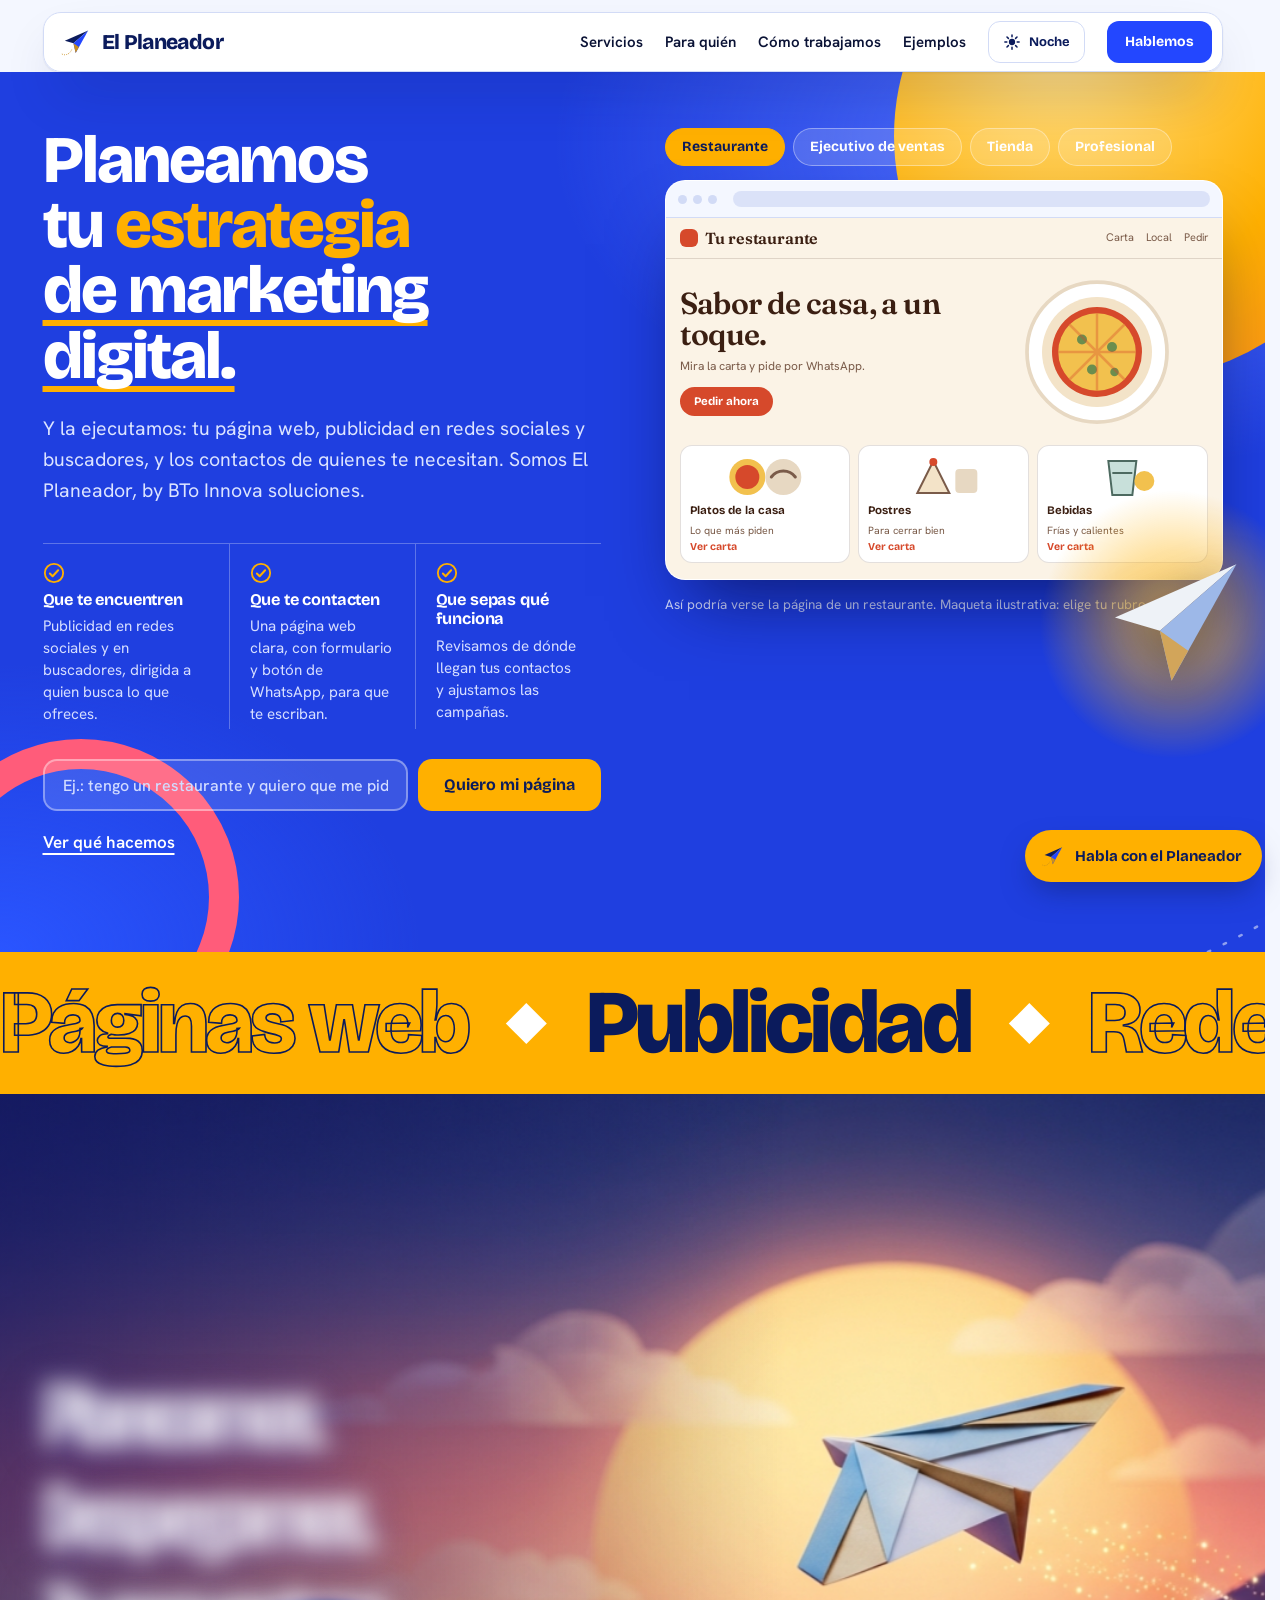
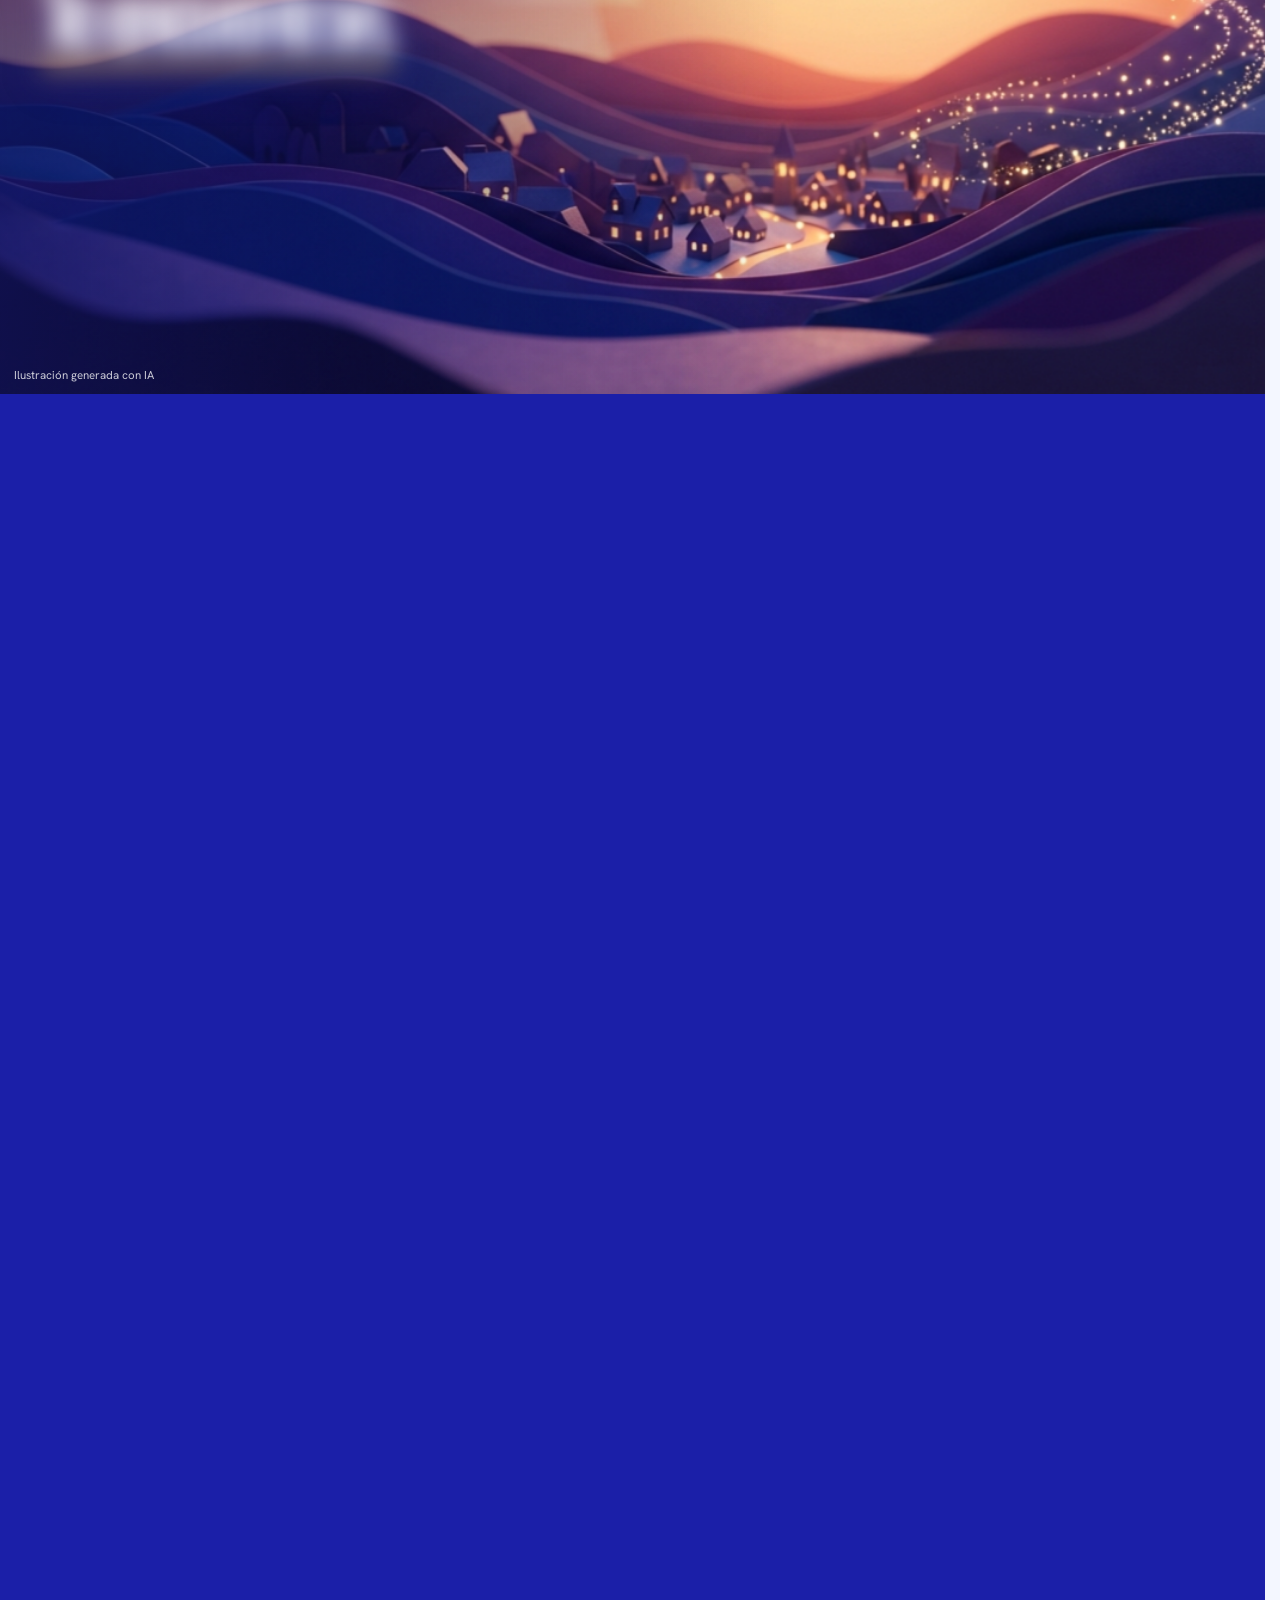
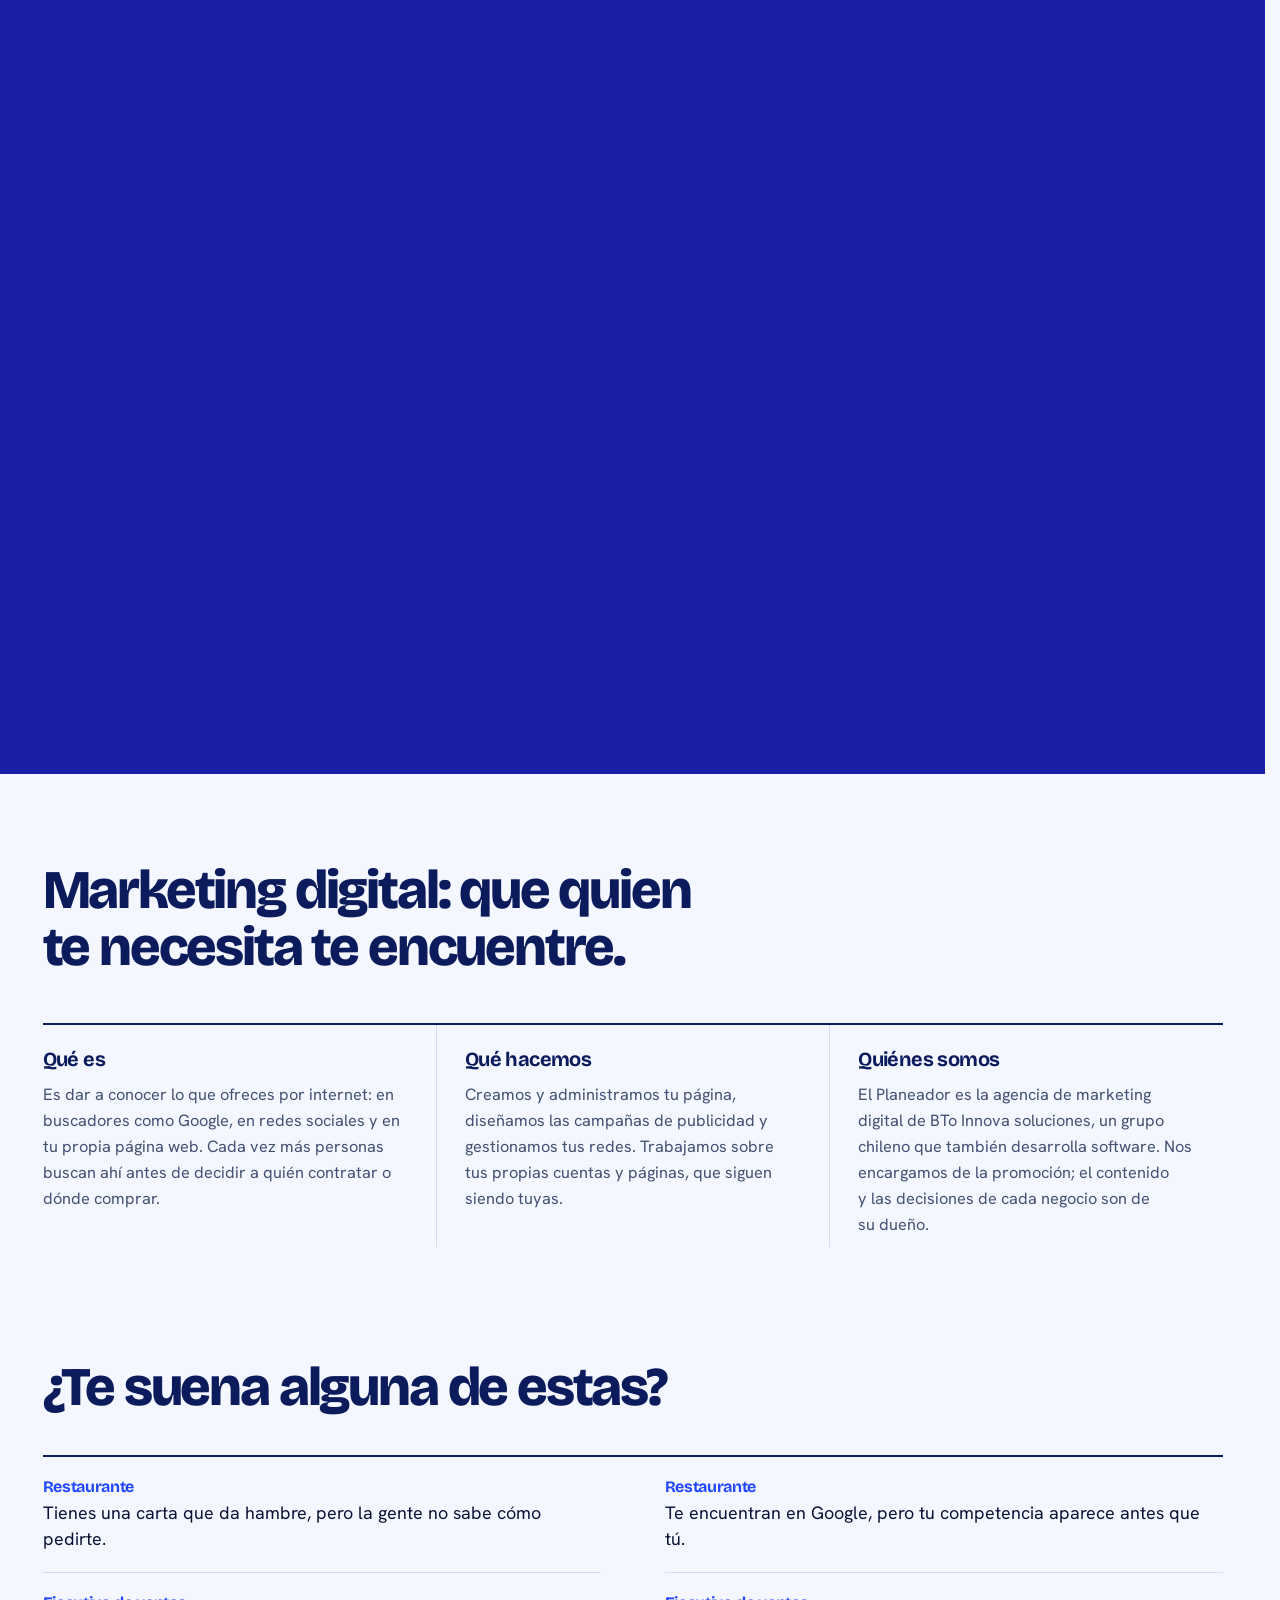
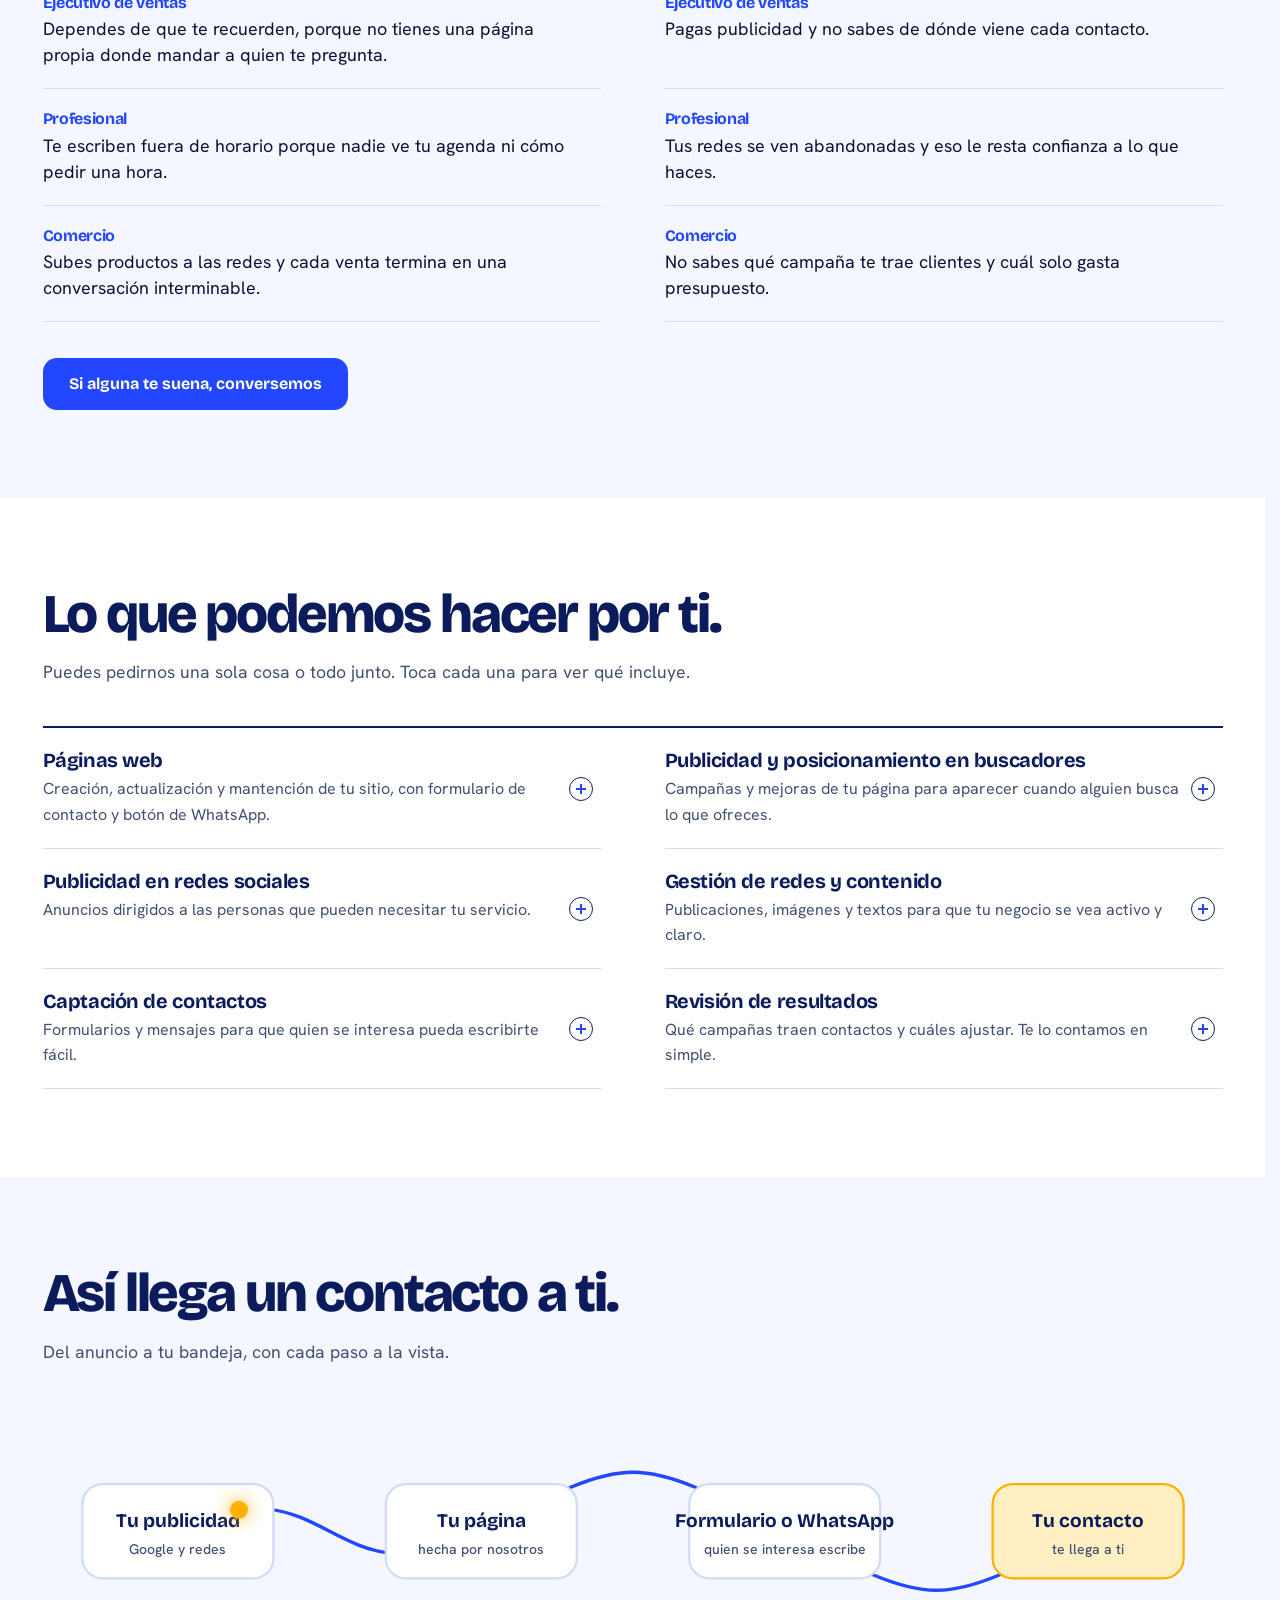
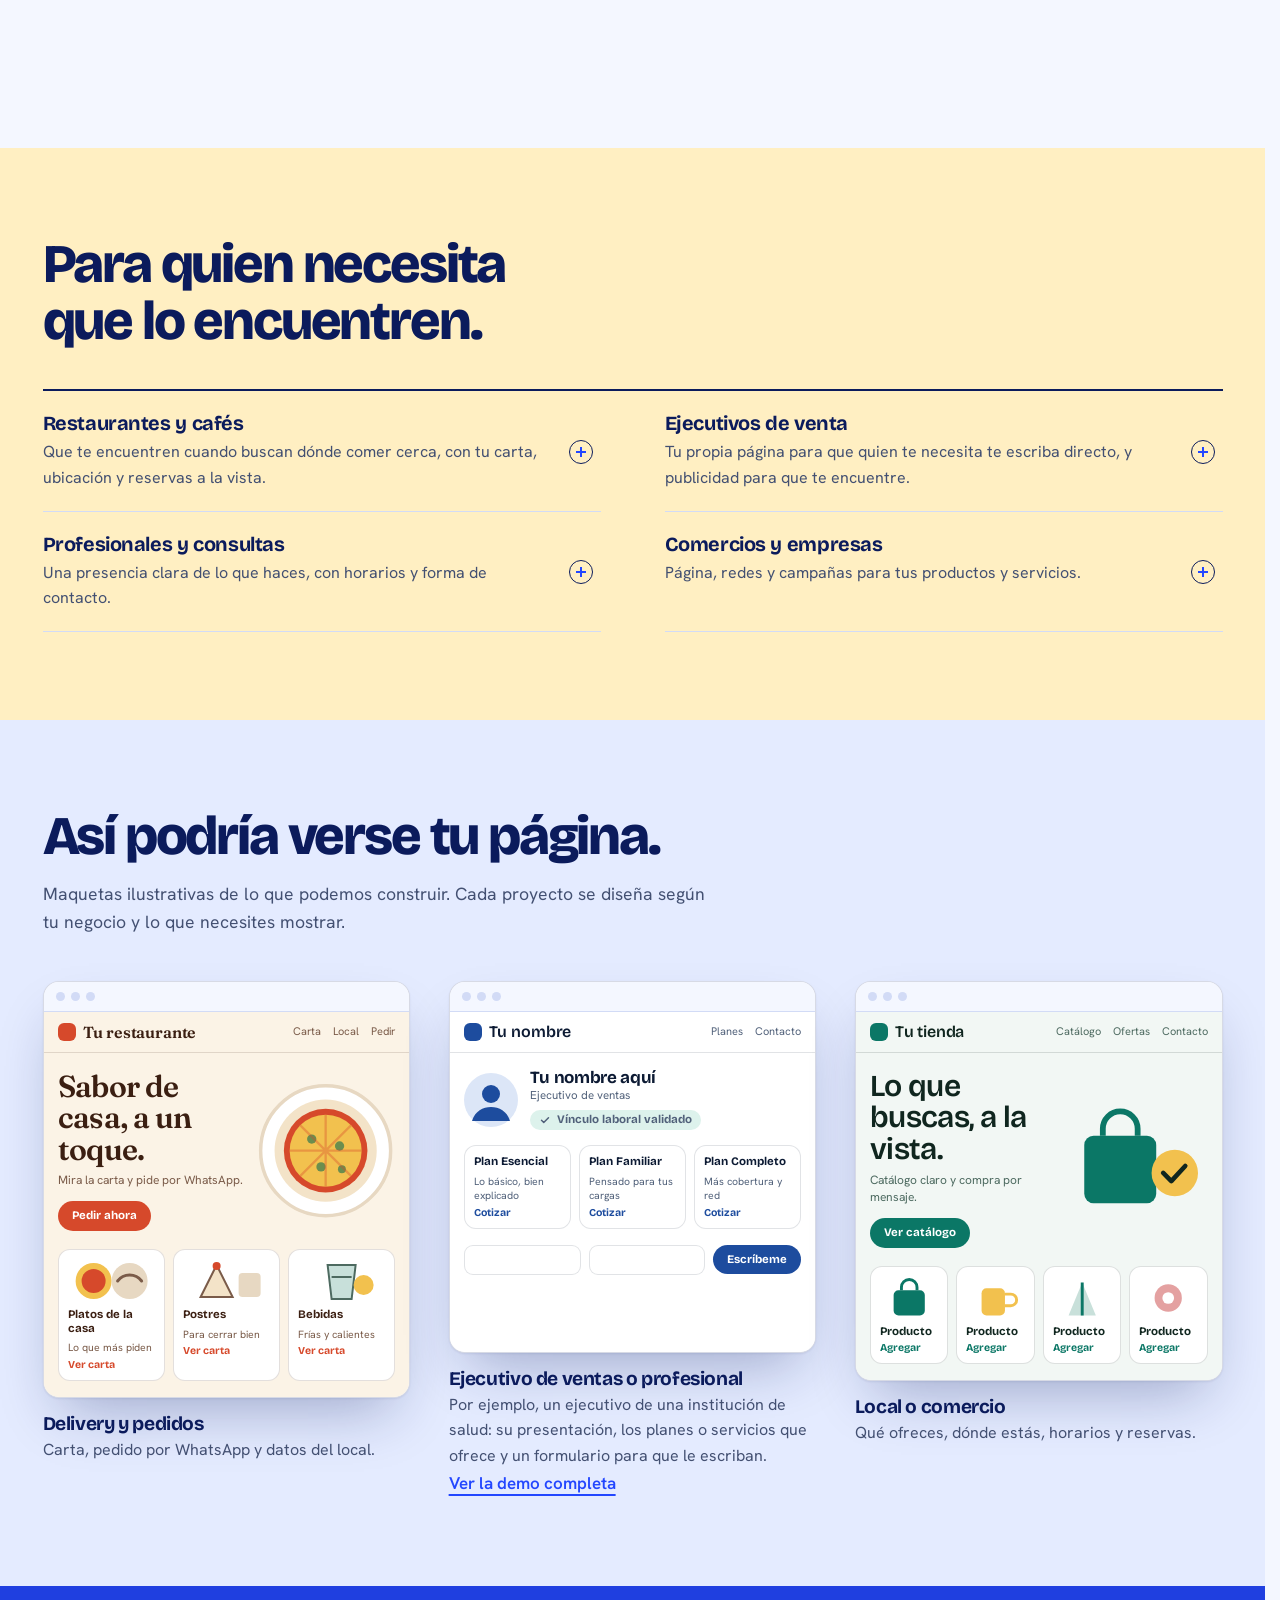
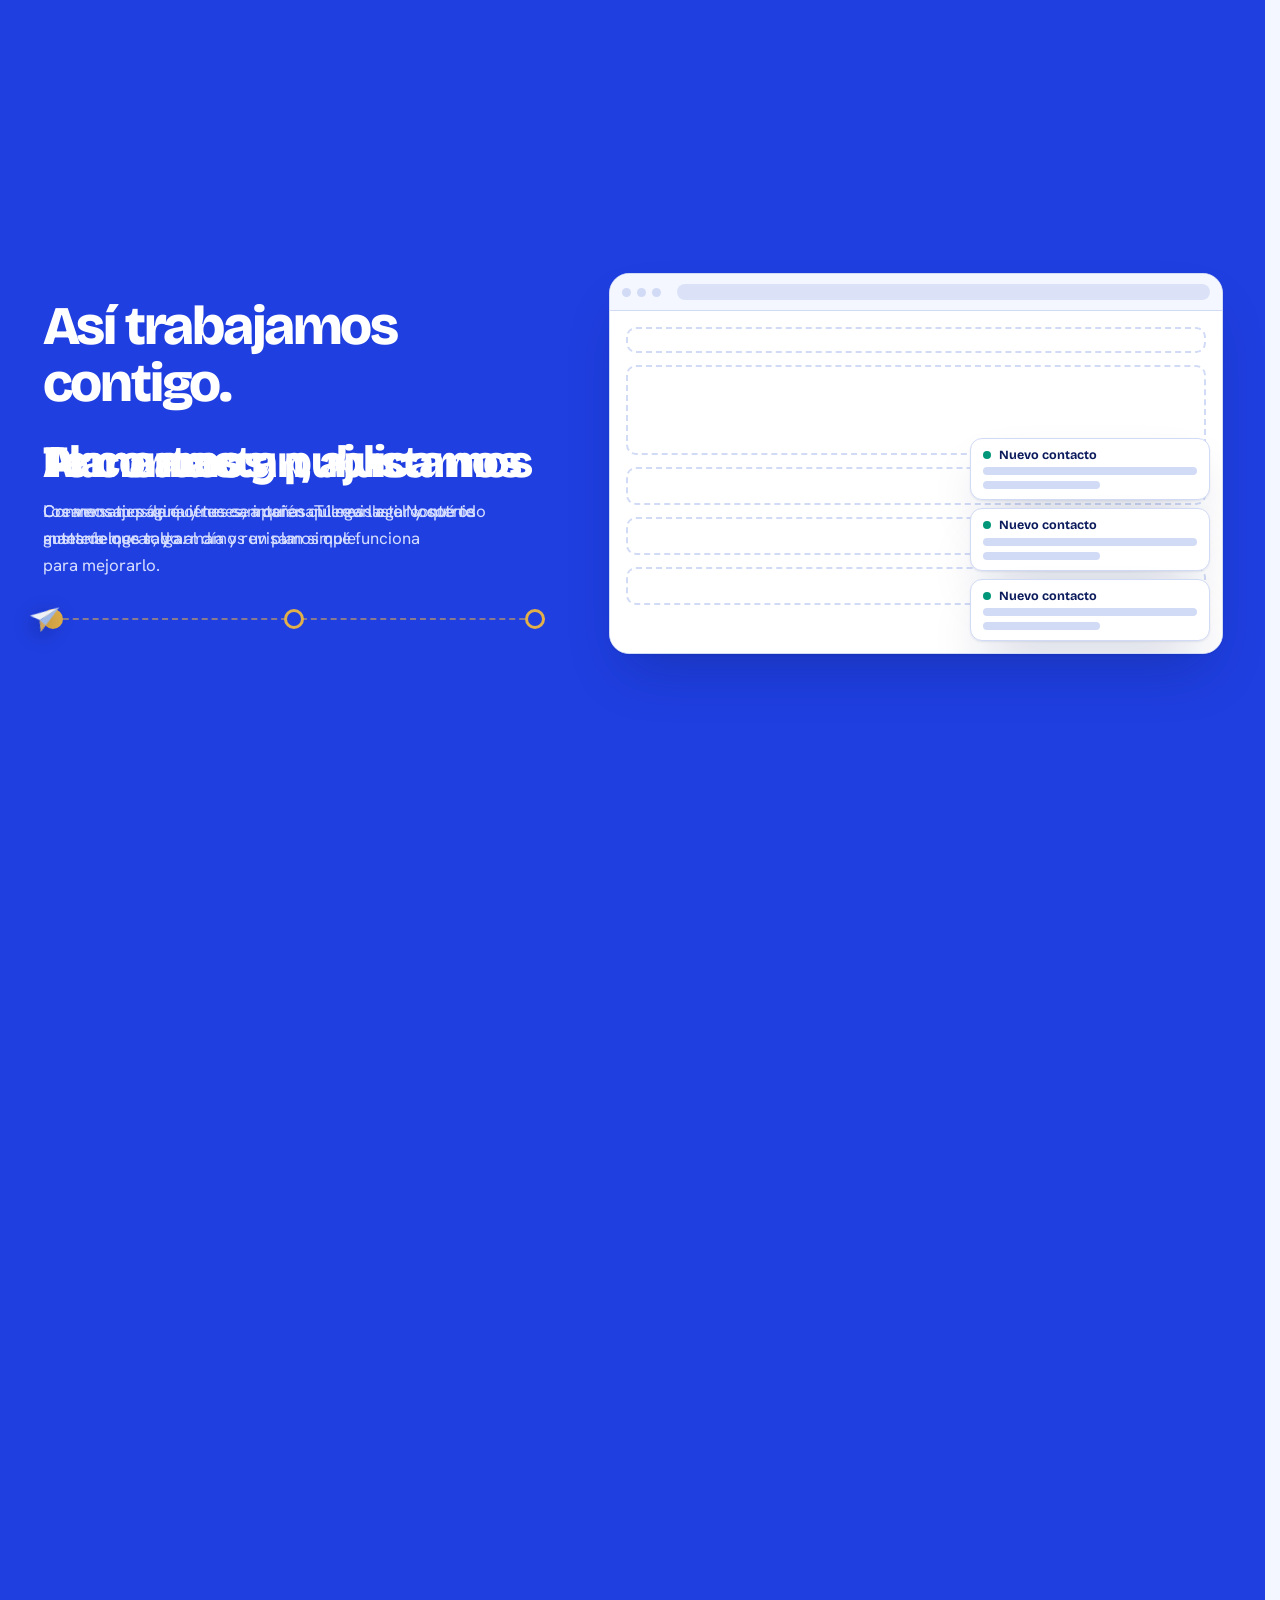
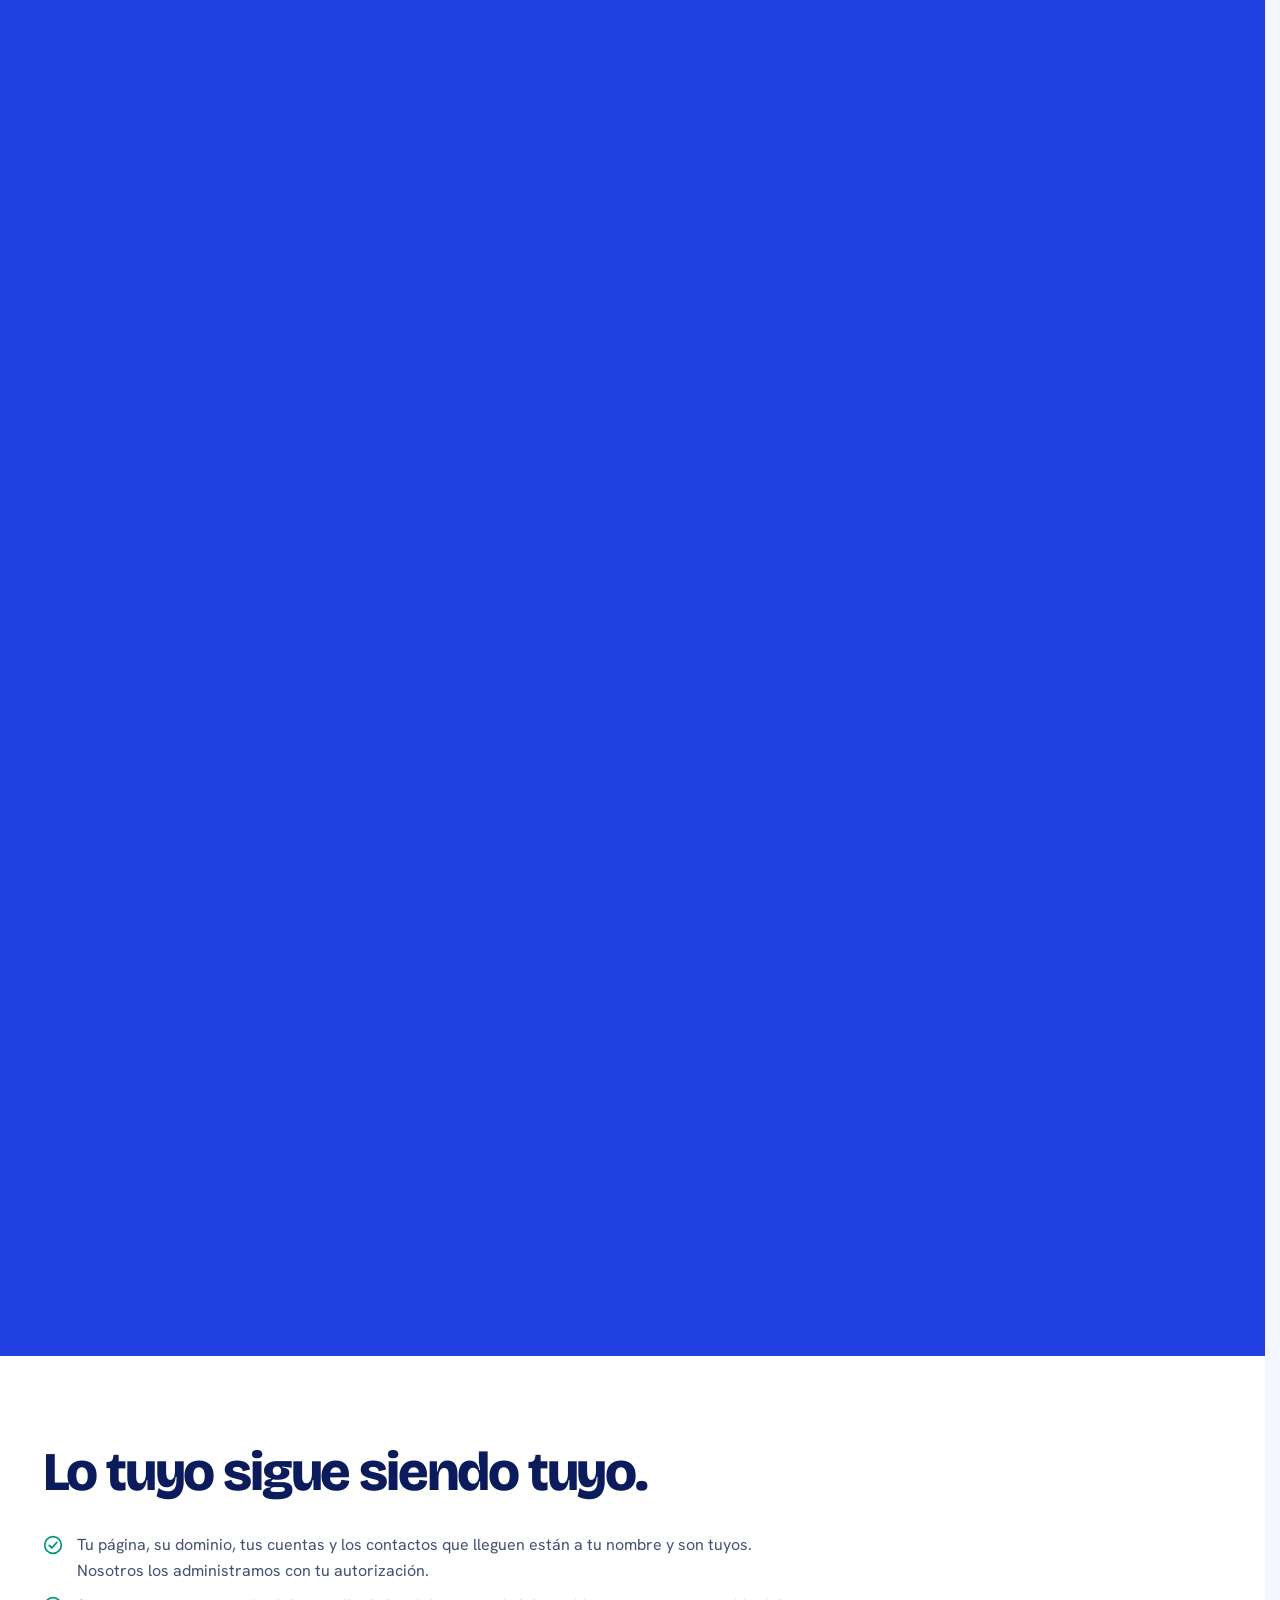
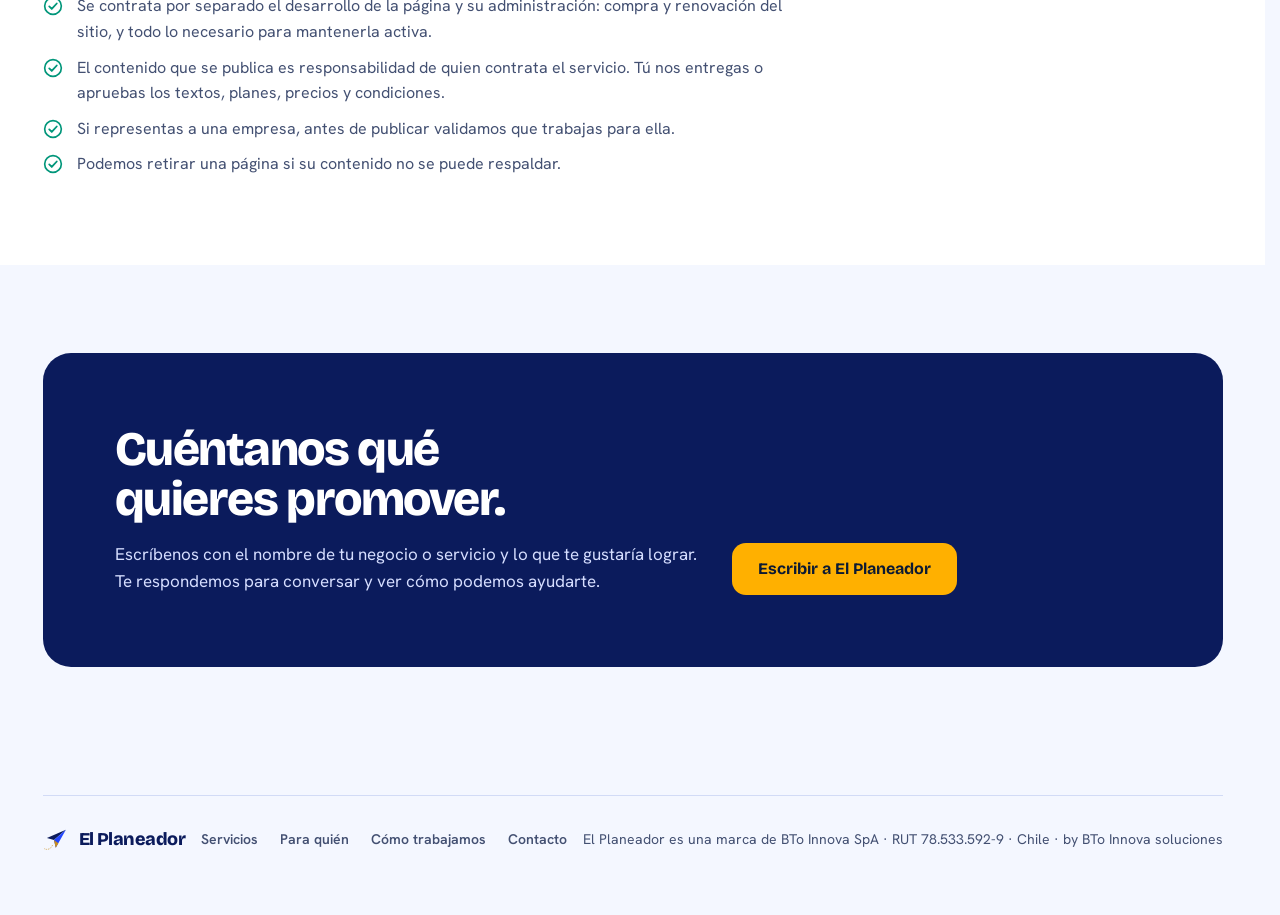
==== index.html @ 2b19b181 "El Planeador: espejo de revision (web, v2, demo)" ====
<!DOCTYPE html>
<html lang="es-CL">
<head>
<meta name="robots" content="noindex, nofollow">
<meta charset="utf-8">
<script>(function(){try{var t=null,m=/[?&]tema=(noche|dia)/.exec(location.search);if(m){t=m[1];try{localStorage.setItem('planeador_tema',t)}catch(e){}}else{try{t=localStorage.getItem('planeador_tema')}catch(e){}}if(t==='noche'||t==='dia'){document.documentElement.setAttribute('data-tema',t)}}catch(e){}})();</script>
<meta name="viewport" content="width=device-width, initial-scale=1">
<title>El Planeador</title>
<meta name="description" content="Agencia chilena de marketing digital: páginas web, publicidad en redes sociales y buscadores, y gestión de contenido para negocios, ejecutivos y empresas de todo rubro.">
<link rel="canonical" href="https://elplaneador.cl/">
<meta property="og:title" content="El Planeador · Agencia de marketing digital">
<meta property="og:description" content="Páginas web y publicidad en redes y buscadores para tu negocio o servicio.">
<meta property="og:type" content="website">
<meta property="og:locale" content="es_CL">
<meta name="theme-color" content="#0F2547">
<link rel="icon" href="data:image/svg+xml,%3Csvg xmlns='http://www.w3.org/2000/svg' viewBox='0 0 200 200'%3E%3Crect width='200' height='200' rx='44' fill='%230F2547'/%3E%3Cpath d='M176 28L30 92l54 16z' fill='%23F4F6F8'/%3E%3Cpath d='M176 28L84 108l14 60z' fill='%239DB8E8'/%3E%3Cpath d='M84 108l14 60 20-36z' fill='%23D2A55A'/%3E%3C/svg%3E">
<link rel="preconnect" href="https://fonts.googleapis.com">
<link rel="preconnect" href="https://fonts.gstatic.com" crossorigin>
<link rel="stylesheet" href="https://fonts.googleapis.com/css2?family=Bricolage+Grotesque:opsz,wdth,wght@12..96,75..100,200..800&family=Hanken+Grotesk:wght@400;500;600;700&family=Fraunces:opsz,wght@9..144,600&display=swap">
<style>
    :root {
        color-scheme: light;
        --suelo: #F4F7FF;
        --superficie: #FFFFFF;
        --linea: #D2DBF6;
        --tinta: #0A1235;
        --suave: #435072;
        --marino: #0B1B5C;
        --azul: #2347FF;
        --oro: #FFB000;
        --oro-suave: #FFEFC2;
        --coral: #FF5C7A;
        --valido: #00967A;
        --valido-suave: #D7F5EC;
        --hondo: #1F3FE0;
        --sobre-hondo: #FFFFFF;
        --sobre-hondo-suave: #D6DEFF;
        --foco: #2347FF;
        --sombra: 0 1px 2px rgba(11, 27, 92, .08), 0 28px 56px -18px rgba(11, 27, 92, .32);
        --logo-a: #0B1B5C; --logo-b: #2347FF;
        --display: "Bricolage Grotesque", "Segoe UI", system-ui, sans-serif;
        --texto: "Hanken Grotesk", system-ui, -apple-system, "Segoe UI", sans-serif;
    }
    * { box-sizing: border-box; }
    html { scroll-behavior: smooth; }
    body { margin: 0; background: var(--suelo); color: var(--tinta); font: 400 17px/1.6 var(--texto); -webkit-font-smoothing: antialiased; }
    ::selection { background: var(--oro); color: #0C1A33; }
    :focus-visible { outline: 3px solid var(--foco); outline-offset: 3px; border-radius: 6px; }
    a { color: inherit; }
    h1, h2, h3 { font-family: var(--display); margin: 0; color: var(--marino); text-wrap: balance; letter-spacing: -.03em; line-height: 1.04; }
    p { margin: 0; text-wrap: pretty; }
    .caja { width: min(1180px, 100% - 32px); margin-inline: auto; }
    .solo-lector { position: absolute; width: 1px; height: 1px; overflow: hidden; clip-path: inset(50%); }

    /* ---- botones ---- */
    .boton { display: inline-flex; align-items: center; justify-content: center; gap: 8px; min-height: 52px; padding: 0 26px; font: 700 16px/1 var(--display); border-radius: 14px; text-decoration: none; border: 0; cursor: pointer; transition: transform .2s cubic-bezier(.2,.8,.2,1), background-color .2s; }
    .boton:hover { transform: translateY(-2px); }
    .boton-primario { background: var(--marino); color: var(--suelo); }
    .boton-primario:hover { background: var(--azul); color: var(--suelo); }
    .boton-oro { background: var(--oro); color: #0C1A33; }
    .boton-oro:hover { background: #E2B04A; }
    .enlace { font-weight: 600; color: var(--azul); text-decoration-thickness: 2px; text-underline-offset: 5px; }

    .logo { width: 1em; height: 1em; display: block; }
    .logo .a { fill: var(--logo-a); } .logo .b { fill: var(--logo-b); } .logo .c { fill: #C98F1E; } .logo .d { stroke: #C98F1E; }

    /* ---- barra ---- */
    .barra { position: sticky; top: 12px; z-index: 20; margin-top: 12px; }
    .barra .caja { display: flex; align-items: center; justify-content: space-between; gap: 12px; background: color-mix(in srgb, var(--superficie) 90%, transparent); backdrop-filter: blur(14px); border: 1px solid var(--linea); border-radius: 18px; padding: 8px 10px 8px 16px; box-shadow: var(--sombra); }
    .marca { display: inline-flex; align-items: center; gap: 10px; text-decoration: none; font: 800 21px/1 var(--display); color: var(--marino); letter-spacing: -.03em; }
    .marca .logo { font-size: 32px; }
    .menu { display: flex; align-items: center; gap: 22px; font-size: 15px; font-weight: 600; }
    .menu a { text-decoration: none; }
    .menu a:not(.boton):hover, .sub-boton:hover { color: var(--azul); }
    .menu .boton { min-height: 42px; padding: 0 18px; font-size: 14px; border-radius: 12px; }
    .sub { position: relative; }
    .sub-boton { font: inherit; font-weight: 600; color: inherit; background: none; border: 0; padding: 8px 4px; cursor: pointer; }
    .sub-lista { display: none; position: absolute; top: 100%; left: -12px; min-width: 190px; padding: 8px; background: var(--superficie); border: 1px solid var(--linea); border-radius: 14px; box-shadow: var(--sombra); }
    .sub:hover .sub-lista, .sub:focus-within .sub-lista, .sub.abierto .sub-lista { display: block; }
    .sub-lista a { display: block; padding: 10px 14px; border-radius: 10px; white-space: nowrap; }
    .sub-lista a:hover { background: var(--suelo); }
    @media (max-width: 720px) { .menu > a:not(.boton) { display: none; } .menu { gap: 8px; } .marca { font-size: 17px; gap: 7px; } .marca .logo { font-size: 26px; } .sub-boton { font-size: 13px; padding: 8px 2px; } .menu .boton { padding: 0 14px; font-size: 13px; } .sub-lista { right: 0; left: auto; } }

    /* ---- hero ---- */
    .hero { position: relative; padding: 40px 0 72px; overflow: clip; }
    .hero .caja { position: relative; display: grid; grid-template-columns: 1.25fr .75fr; gap: clamp(32px, 5vw, 72px); align-items: start; }
    .hero h1 { font-size: clamp(2.4rem, 5.6vw, 4.4rem); font-weight: 800; line-height: .98; }
    .hero h1 .subraya { display: inline-block; text-decoration: underline; text-decoration-color: var(--oro); text-decoration-thickness: .09em; text-underline-offset: .12em; text-decoration-skip-ink: none; }
    .bajada { margin-top: 24px; max-width: 34em; font-size: clamp(1.05rem, 2vw, 1.22rem); color: var(--suave); }
    .controles { margin: 36px 0 0; padding: 0; list-style: none; display: grid; grid-template-columns: repeat(3, 1fr); border-top: 1px solid var(--linea); }
    .controles li { padding: 18px 20px 4px 0; display: grid; gap: 6px; align-content: start; }
    .controles li + li { padding-left: 20px; border-left: 1px solid var(--linea); }
    .controles svg { width: 22px; height: 22px; color: var(--valido); }
    .controles strong { font: 700 1.02rem/1.2 var(--display); color: var(--marino); letter-spacing: -.01em; }
    .controles span { font-size: .95rem; line-height: 1.45; color: var(--suave); }
    .acciones { margin-top: 32px; display: flex; flex-wrap: wrap; align-items: center; gap: 12px 24px; }
    @media (max-width: 960px) { .hero .caja { grid-template-columns: 1fr; } }
    @media (max-width: 640px) {
        .hero { padding-top: 36px; }
        .controles { grid-template-columns: 1fr; }
        .controles li, .controles li + li { padding: 14px 0; border-left: 0; border-top: 1px solid var(--linea); grid-template-columns: 26px 1fr; column-gap: 12px; }
        .controles li:first-child { border-top: 0; }
        .controles svg { grid-row: span 2; }
    }

    /* ruta de vuelo decorativa */
    .ruta { position: absolute; inset: 0; width: 100%; height: 100%; pointer-events: none; z-index: 0; }
    .ruta path { fill: none; stroke: var(--oro); stroke-width: 2; stroke-linecap: round; stroke-dasharray: 2 12; opacity: .55; }
    .avion { position: absolute; top: 0; left: 0; width: 40px; height: 40px; pointer-events: none; z-index: 1; margin: -20px 0 0 -20px; offset-path: path('M 760 760 C 1040 720, 1240 520, 1310 320 S 1400 90, 1470 20'); offset-rotate: auto 12deg; offset-distance: 100%; opacity: .9; }
    .hero .caja > * { position: relative; z-index: 1; }
    @media (max-width: 960px) { .ruta, .avion { display: none; } }

    /* tarjeta de consulta */
    .consulta { background: var(--superficie); border: 1px solid var(--linea); border-radius: 24px; box-shadow: var(--sombra); padding: 28px; display: grid; gap: 16px; }
    .consulta h2 { font-size: 1.7rem; font-weight: 800; }
    .consulta > p { color: var(--suave); font-size: 15.5px; }
    .consulta fieldset { border: 0; margin: 0; padding: 0; display: flex; flex-wrap: wrap; gap: 8px; }
    .op { display: inline-flex; align-items: center; gap: 8px; padding: 10px 16px; border: 1px solid var(--linea); border-radius: 999px; font: 700 15px/1 var(--display); cursor: pointer; }
    .op input { position: absolute; opacity: 0; pointer-events: none; }
    .op:has(input:checked) { background: var(--marino); color: var(--suelo); border-color: var(--marino); }
    .op:has(input:focus-visible) { outline: 3px solid var(--foco); outline-offset: 3px; }
    .op.off { opacity: .5; cursor: not-allowed; }
    .op small { font: 500 12px var(--texto); color: var(--suave); }
    .campo { display: grid; gap: 8px; font: 700 15px/1.2 var(--display); color: var(--marino); }
    .campo select { min-height: 52px; padding: 0 14px; font: 500 16px var(--texto); color: var(--tinta); background: var(--suelo); border: 1px solid var(--linea); border-radius: 12px; }
    .consulta .boton { width: 100%; }
    .nota { font-size: 13px; color: var(--suave); line-height: 1.45; }

    /* ---- secciones ---- */
    .seccion { padding: 88px 0; }
    .seccion > .caja > h2, .titulo-sec { font-size: clamp(2rem, 4.6vw, 3.4rem); font-weight: 800; max-width: 15em; }
    .intro { margin-top: 16px; max-width: 38em; color: var(--suave); font-size: 1.1rem; }

    /* ficha validada */
    .validacion { display: grid; grid-template-columns: 1fr 1fr; gap: clamp(32px, 6vw, 96px); align-items: center; }
    .no-hacemos { margin: 28px 0 0; padding: 0; list-style: none; display: grid; gap: 10px; }
    .no-hacemos li { display: grid; grid-template-columns: 22px 1fr; gap: 12px; font-size: 1rem; color: var(--suave); }
    .no-hacemos svg { width: 20px; height: 20px; color: var(--suave); margin-top: 3px; }
    .ficha { position: relative; background: var(--superficie); border: 1px solid var(--linea); border-radius: 22px; box-shadow: var(--sombra); padding: 28px; transform: rotate(-1.6deg); max-width: 460px; justify-self: center; width: 100%; }
    .ficha-ejemplo { position: absolute; top: -13px; right: 22px; background: var(--oro-suave); color: var(--tinta); font: 700 12px/1 var(--display); letter-spacing: .06em; text-transform: uppercase; padding: 8px 12px; border-radius: 999px; }
    .ficha-cab { display: flex; align-items: center; gap: 14px; padding-bottom: 20px; border-bottom: 1px dashed var(--linea); }
    .ficha-foto { width: 56px; height: 56px; border-radius: 16px; background: var(--suelo); border: 1px solid var(--linea); display: grid; place-items: center; color: var(--suave); }
    .ficha-foto svg { width: 28px; height: 28px; }
    .ficha-cab strong { display: block; font: 700 1.15rem/1.15 var(--display); color: var(--marino); }
    .ficha-cab span { font-size: .92rem; color: var(--suave); }
    .ficha dl { margin: 0; padding-top: 6px; }
    .ficha dl > div { display: flex; align-items: center; justify-content: space-between; gap: 12px; padding: 14px 0; border-bottom: 1px solid var(--linea); }
    .ficha dl > div:last-child { border-bottom: 0; }
    .ficha dt { font: 600 .98rem/1.3 var(--display); color: var(--marino); }
    .ficha dt small { display: block; font: 400 .85rem/1.35 var(--texto); color: var(--suave); }
    .valido { flex: none; display: inline-flex; align-items: center; gap: 6px; background: var(--valido-suave); color: var(--valido); font: 700 13px/1 var(--display); padding: 8px 12px; border-radius: 999px; }
    .valido svg { width: 15px; height: 15px; }
    .ficha-pie { margin-top: 10px; font-size: .82rem; color: var(--suave); }

    /* ruta de pasos */
    .hondo { background: var(--hondo); color: var(--sobre-hondo); position: relative; overflow: clip; }
    .hondo h2 { color: var(--sobre-hondo); }
    .hondo .intro { color: var(--sobre-hondo-suave); }
    .pasos { margin: 56px 0 0; padding: 0; list-style: none; display: grid; grid-template-columns: repeat(3, 1fr); gap: 0; position: relative; }
    .pasos::before { content: ""; position: absolute; left: 0; right: 0; top: 13px; border-top: 2px dashed rgba(226,176,74,.55); }
    .pasos li { position: relative; padding: 48px 32px 0 0; }
    .pasos li::before { content: ""; position: absolute; top: 4px; left: 0; width: 20px; height: 20px; border-radius: 50%; background: var(--hondo); border: 3px solid #E2B04A; }
    .pasos li:last-child::before { background: #E2B04A; }
    .pasos h3 { color: var(--sobre-hondo); font-size: 1.4rem; font-weight: 700; margin-bottom: 10px; }
    .pasos p { color: var(--sobre-hondo-suave); font-size: 1rem; max-width: 22em; }
    @media (max-width: 760px) {
        .pasos { grid-template-columns: 1fr; gap: 28px; }
        .pasos::before { top: 0; bottom: 0; left: 9px; right: auto; border-top: 0; border-left: 2px dashed rgba(226,176,74,.55); }
        .pasos li { padding: 0 0 0 44px; }
        .pasos li::before { top: 2px; }
    }

    /* herramientas */
    .herr { margin-top: 48px; display: grid; grid-template-columns: 7fr 5fr; gap: 20px; align-items: stretch; }
    .calc { background: var(--hondo); color: #EEF2F7; border-radius: 24px; padding: clamp(28px, 4vw, 48px); display: grid; align-content: space-between; gap: 28px; }
    .calc .gran { font: 800 clamp(5rem, 14vw, 9rem)/.85 var(--display); letter-spacing: -.06em; color: #E2B04A; }
    .calc h3 { color: #EEF2F7; font-size: 1.7rem; font-weight: 700; margin-bottom: 8px; }
    .calc p { color: #B5C3DC; max-width: 28em; }
    .calc .boton { justify-self: start; }
    .guias { display: grid; align-content: start; border-top: 2px solid var(--marino); }
    .guias a { display: grid; gap: 4px; padding: 22px 8px 22px 0; text-decoration: none; border-bottom: 1px solid var(--linea); transition: padding-left .2s cubic-bezier(.2,.8,.2,1); }
    .guias a:hover { padding-left: 10px; }
    .guias strong { font: 700 1.3rem/1.2 var(--display); color: var(--marino); letter-spacing: -.02em; }
    .guias span { color: var(--suave); font-size: 1rem; }
    .guias em { font-style: normal; font-weight: 700; color: var(--azul); font-size: .95rem; }
    .guias-tit { font: 700 .95rem/1 var(--display); color: var(--suave); letter-spacing: .02em; padding: 14px 0 10px; }
    @media (max-width: 860px) { .herr { grid-template-columns: 1fr; } .validacion { grid-template-columns: 1fr; } .ficha { transform: rotate(-1deg); } }

    /* ejecutivos */
    .ejec { background: var(--hondo); border-radius: 28px; padding: clamp(32px, 6vw, 72px); display: grid; grid-template-columns: 1.4fr 1fr; gap: 32px; align-items: end; color: var(--sobre-hondo); }
    .ejec h2 { color: var(--sobre-hondo); font-size: clamp(1.9rem, 4vw, 3rem); font-weight: 800; }
    .ejec p { margin-top: 16px; color: var(--sobre-hondo-suave); max-width: 36em; }
    .ejec .boton { justify-self: start; }
    @media (max-width: 860px) { .ejec { grid-template-columns: 1fr; } }

    .pie { padding: 40px 0 56px; font-size: 14px; color: var(--suave); }
    .pie .caja { display: flex; flex-wrap: wrap; justify-content: space-between; gap: 12px; align-items: center; border-top: 1px solid var(--linea); padding-top: 24px; }
    .pie .marca { font-size: 18px; } .pie .marca .logo { font-size: 26px; }
    .pie-enlaces { display: flex; flex-wrap: wrap; gap: 8px 22px; font-weight: 600; }
    .pie-enlaces a { text-decoration: none; padding: 8px 0; }
    .pie-enlaces a:hover { color: var(--azul); text-decoration: underline; text-underline-offset: 4px; }

    /* listas editoriales (servicios y rubros) */
    .lista-ed { margin-top: 40px; display: grid; grid-template-columns: repeat(2, 1fr); column-gap: clamp(24px, 5vw, 72px); border-top: 2px solid var(--marino); }
    .lista-ed > div { display: grid; gap: 4px; padding: 20px 0; border-bottom: 1px solid var(--linea); align-content: start; }
    .lista-ed strong { font: 700 1.25rem/1.2 var(--display); color: var(--marino); letter-spacing: -.02em; }
    .lista-ed span { color: var(--suave); font-size: 1rem; max-width: 34em; }
    @media (max-width: 760px) { .lista-ed { grid-template-columns: 1fr; } }
    #condiciones .no-hacemos { max-width: 44em; margin-top: 32px; }
    #condiciones .no-hacemos svg { color: var(--valido); }


    /* ---- base nueva ---- */
    html { scrollbar-gutter: stable; }
    html.panel-abierto { overflow: hidden; }
    :root { --ease: cubic-bezier(.16, .84, .3, 1); }

    /* ---- portada: maqueta viva ---- */
    @media (min-width: 961px) { .hero .caja { grid-template-columns: 1fr 1fr; } }
    .hero h1 { font-size: clamp(2.3rem, 4.8vw, 4rem); }
    .vivo { display: grid; gap: 14px; }
    .vivo-rubros { display: flex; flex-wrap: wrap; gap: 8px; }
    .vchip { font: 700 14px/1 var(--display); padding: 11px 16px; border-radius: 999px; border: 1px solid var(--linea); background: var(--superficie); color: var(--tinta); cursor: pointer; transition: background-color .25s, color .25s, border-color .25s, transform .25s var(--ease); }
    .vchip:hover { transform: translateY(-2px); border-color: var(--azul); }
    .vchip[aria-pressed="true"] { background: var(--marino); color: var(--suelo); border-color: var(--marino); }
    .vivo-marco { background: var(--superficie); border: 1px solid var(--linea); border-radius: 20px; box-shadow: var(--sombra); overflow: hidden; }
    .vivo-marco .mq-barra { align-items: center; }
    .vivo-url { margin-left: 10px; flex: 1; height: 16px; border-radius: 8px; background: var(--linea); opacity: .7; display: block; }
    .vivo-pagina { --acento: var(--oro); --acento-suave: var(--oro-suave); padding: 16px; display: grid; gap: 14px; min-height: 340px; align-content: start; transition: opacity .18s ease; }
    .vivo-pagina[data-r="ejecutivo"] { --acento: var(--azul); --acento-suave: color-mix(in srgb, var(--azul) 18%, var(--superficie)); }
    .vivo-pagina[data-r="tienda"] { --acento: var(--valido); --acento-suave: var(--valido-suave); }
    .vivo-pagina[data-r="profesional"] { --acento: var(--marino); --acento-suave: color-mix(in srgb, var(--marino) 14%, var(--superficie)); }
    .vivo-pagina.sale { opacity: 0; }
    .vp-cab { display: flex; align-items: center; gap: 10px; }
    .vp-cab .mq-logo { background: var(--acento); }
    .vp-nav { margin-left: auto; display: flex; gap: 8px; }
    .vp-nav i { width: 28px; height: 7px; border-radius: 4px; background: var(--linea); display: block; }
    .vp-portada { display: grid; gap: 10px; padding: 22px 18px; border-radius: 14px; background: var(--hondo); justify-items: start; }
    .vp-tit { font: 800 clamp(1.25rem, 2.6vw, 1.7rem)/1.05 var(--display); color: #EEF2F7; letter-spacing: -.03em; }
    .vp-sub { color: #B5C3DC; font-size: .95rem; line-height: 1.4; }
    .vivo-pagina .mq-btn { background: var(--acento); color: #fff; }
    .vivo-pagina[data-r="restaurante"] .mq-btn { color: #0C1A33; }
    .vp-filas { display: grid; gap: 12px; }
    .vp-fila { display: grid; grid-template-columns: 42px 1fr 34px; gap: 12px; align-items: center; }
    .vp-fila .mq-img { width: 42px; height: 42px; background: var(--acento-suave); }
    .vp-fila .mq-chip { background: var(--acento-suave); height: 20px; }
    .vp-grid { display: grid; grid-template-columns: 1fr 1fr; gap: 10px; }
    .vp-prod { height: 84px; border-radius: 12px; background: var(--acento-suave); display: block; position: relative; }
    .vp-prod::after { content: ""; position: absolute; left: 10px; bottom: 10px; width: 46%; height: 7px; border-radius: 4px; background: var(--acento); opacity: .55; }
    .vp-horas { display: grid; grid-template-columns: repeat(3, 1fr); gap: 10px; }
    .vp-hora { height: 34px; border-radius: 10px; border: 1px solid var(--linea); background: var(--acento-suave); display: block; }
    .vp-hora:nth-child(2) { background: var(--acento); border-color: var(--acento); }
    .vivo-nota { font-size: 13.5px; color: var(--suave); }
    @media (prefers-reduced-motion: no-preference) {
        .vivo-pagina.entra .vp-tit, .vivo-pagina.entra .vp-sub, .vivo-pagina.entra .mq-btn, .vivo-pagina.entra .vp-filas > * { animation: aparece .6s var(--ease) both; animation-delay: calc(var(--i, 0) * 75ms); }
        @keyframes aparece { from { opacity: 0; transform: translateY(14px); } }
        .vivo { animation: sube .8s var(--ease) .12s both; }
    }
    @media (max-width: 640px) { .vivo-pagina { min-height: 300px; } }

    /* ---- menú móvil ---- */
    .menu-btn { display: none; align-items: center; gap: 8px; min-height: 42px; padding: 0 14px; font: 700 13px/1 var(--display); color: var(--marino); background: transparent; border: 1px solid var(--linea); border-radius: 12px; cursor: pointer; }
    .menu-btn svg { width: 18px; height: 18px; }
    @media (max-width: 720px) { .menu-btn { display: inline-flex; } }

    /* ---- filas que abren hoja ---- */
    .lista-ed > .item { text-align: left; font: inherit; color: inherit; background: none; border: 0; border-bottom: 1px solid var(--linea); padding: 20px 44px 20px 0; display: grid; gap: 4px; align-content: start; cursor: pointer; position: relative; transition: padding-left .3s var(--ease); }
    .lista-ed > .item:hover { padding-left: 10px; }
    .lista-ed > .item::after { content: ""; position: absolute; right: 8px; top: 50%; width: 22px; height: 22px; margin-top: -11px; border-radius: 50%; background: linear-gradient(var(--azul), var(--azul)) center / 10px 2px no-repeat, linear-gradient(var(--azul), var(--azul)) center / 2px 10px no-repeat; border: 1px solid var(--linea); transition: transform .35s var(--ease), background-color .25s; }
    .lista-ed > .item:hover::after { transform: rotate(90deg); background-color: var(--oro-suave); }

    /* ---- velo y hoja deslizable ---- */
    .velo { position: fixed; inset: 0; z-index: 40; background: rgba(5, 12, 24, .58); opacity: 0; pointer-events: none; transition: opacity .4s ease; }
    @supports (backdrop-filter: blur(1px)) { .velo { backdrop-filter: blur(3px) saturate(.85); } }
    html.panel-abierto .velo { opacity: 1; pointer-events: auto; }
    .hoja { position: fixed; z-index: 50; left: 0; right: 0; bottom: 0; max-height: 88dvh; overflow: auto; overscroll-behavior: contain; background: var(--superficie); color: var(--tinta); border-radius: 26px 26px 0 0; box-shadow: 0 -24px 60px -12px rgba(0,0,0,.45); transform: translateY(104%); visibility: hidden; transition: transform .5s var(--ease), visibility 0s linear .5s; outline: 0; }
    html.panel-abierto .hoja { transform: none; visibility: visible; transition: transform .5s var(--ease), visibility 0s; }
    .hoja.arrastra { transition: none; }
    .hoja-cab { position: sticky; top: 0; z-index: 1; height: 40px; display: grid; place-items: center; background: var(--superficie); cursor: grab; touch-action: none; }
    .hoja-cab span { width: 46px; height: 5px; border-radius: 3px; background: var(--linea); display: block; }
    .hoja-cerrar { position: absolute; top: 8px; right: 12px; z-index: 2; width: 40px; height: 40px; display: grid; place-items: center; background: var(--suelo); border: 1px solid var(--linea); border-radius: 12px; cursor: pointer; color: var(--marino); }
    .hoja-cerrar svg { width: 18px; height: 18px; }
    .hoja-cuerpo { padding: 4px 24px 32px; display: grid; gap: 16px; }
    .hoja-cuerpo h2 { font-size: clamp(1.7rem, 4vw, 2.1rem); font-weight: 800; padding-right: 40px; }
    .hoja-cuerpo p { color: var(--suave); }
    .hoja-lista { margin: 0; padding: 0; list-style: none; display: grid; gap: 12px; }
    .hoja-lista li { display: grid; grid-template-columns: 22px 1fr; gap: 12px; }
    .hoja-lista svg { width: 20px; height: 20px; color: var(--valido); margin-top: 3px; }
    .hoja-menu { display: grid; border-top: 2px solid var(--marino); }
    .hoja-menu a { padding: 18px 4px; font: 700 1.25rem/1.2 var(--display); color: var(--marino); text-decoration: none; border-bottom: 1px solid var(--linea); letter-spacing: -.02em; }
    .hoja-cuerpo .boton { justify-self: start; }
    .hoja-cuerpo .nota { margin-top: -4px; }
    @media (min-width: 900px) {
        .hoja { left: auto; top: 12px; right: 12px; bottom: 12px; width: min(470px, 92vw); max-height: none; border-radius: 26px; transform: translateX(112%); box-shadow: -24px 0 60px -12px rgba(0,0,0,.45); }
        .hoja-cab { height: 8px; cursor: default; touch-action: auto; } .hoja-cab span { display: none; }
        .hoja-cuerpo { padding-top: 36px; }
    }

    /* ---- hilo del avión en cómo trabajamos ---- */
    .pasos-avion { position: absolute; z-index: 2; width: 38px; height: 38px; top: -5px; left: calc(var(--p, 0) * 100%); margin-left: -19px; pointer-events: none; transform: rotate(8deg); filter: drop-shadow(0 6px 10px rgba(0,0,0,.35)); }
    .pasos-avion svg { width: 100%; height: 100%; display: block; }
    .js .pasos li { transition: opacity .6s var(--ease), transform .6s var(--ease); }
    .js .pasos li:not(.on) { opacity: .32; transform: translateY(10px); }
    .js .pasos li.on::before { background: #E2B04A; }
    @media (max-width: 760px) {
        .pasos-avion { left: -9px; top: calc(var(--p, 0) * 100%); margin-left: 0; margin-top: -19px; transform: rotate(100deg); }
    }
    @media (prefers-reduced-motion: reduce) { .js .pasos li:not(.on) { opacity: 1; transform: none; } }


    /* ---- cinta de movimiento ---- */
    .cinta { overflow: hidden; border-block: 1px solid var(--linea); padding: 22px 0; background: var(--superficie); }
    .cinta-pista { display: flex; width: max-content; animation: cinta 46s linear infinite; }
    .cinta-pista span { font: 800 clamp(2.4rem, 7.2vw, 5.6rem)/1 var(--display); letter-spacing: -.04em; color: transparent; -webkit-text-stroke: 1.5px var(--marino); padding-right: .5em; white-space: nowrap; display: inline-flex; align-items: center; }
    .cinta-pista span::after { content: ""; width: .32em; height: .32em; margin-left: .5em; background: var(--oro); transform: rotate(45deg); display: block; }
    .cinta-pista span:nth-child(even) { color: var(--marino); -webkit-text-stroke: 0; }
    .cinta:hover .cinta-pista { animation-play-state: paused; }
    @keyframes cinta { to { transform: translateX(-25%); } }
    @media (prefers-reduced-motion: reduce) { .cinta-pista { animation: none; } .cinta { overflow-x: auto; } }

    /* ---- ejemplos: respuesta al pasar el cursor ---- */
    .mq-marco { transition: transform .5s var(--ease), box-shadow .5s var(--ease); }
    .mq:hover .mq-marco { transform: translateY(-8px) rotate(-.8deg); }
    .mq .mq-btn { transition: transform .4s var(--ease); transform-origin: left center; }
    .mq:hover .mq-btn { transform: scale(1.08); }
    .mq .mq-fila, .mq .mq-bloque, .mq .mq-campo { transition: transform .5s var(--ease); }
    .mq:hover .mq-fila:nth-of-type(odd), .mq:hover .mq-bloque:nth-child(2) { transform: translateX(6px); }
    .mq:hover .mq-fila:nth-of-type(even) { transform: translateX(-4px); }

    /* ---- historia a pantalla completa ---- */
    .historia { padding: 0; }
    .historia-pista { height: 330svh; position: relative; }
    .historia-escena { position: sticky; top: 0; min-height: 100dvh; display: grid; align-items: center; padding: 96px 0 40px; overflow: clip; }
    .historia-grid { display: grid; grid-template-columns: .9fr 1.1fr; gap: clamp(28px, 5vw, 80px); align-items: center; }
    .h-etapas { display: grid; margin-top: 28px; }
    .h-etapa { grid-area: 1 / 1; opacity: 0; transform: translateY(16px); transition: opacity .6s var(--ease), transform .6s var(--ease); pointer-events: none; }
    .e1 .h-etapa[data-e="1"], .e2 .h-etapa[data-e="2"], .e3 .h-etapa[data-e="3"] { opacity: 1; transform: none; pointer-events: auto; }
    .h-etapa h3 { color: var(--sobre-hondo); font-size: clamp(1.8rem, 3.6vw, 2.8rem); font-weight: 800; margin-bottom: 12px; }
    .h-etapa p { color: var(--sobre-hondo-suave); max-width: 28em; font-size: 1.06rem; }
    .h-riel { position: relative; margin-top: 30px; height: 20px; display: flex; justify-content: space-between; align-items: center; }
    .h-riel::before { content: ""; position: absolute; left: 0; right: 0; top: 9px; border-top: 2px dashed rgba(226, 176, 74, .55); }
    .h-riel i { position: relative; width: 20px; height: 20px; border-radius: 50%; background: var(--hondo); border: 3px solid #E2B04A; display: block; transition: background-color .4s; }
    .h-riel i:first-child { background: #E2B04A; }
    .e2 .h-riel i:nth-child(2), .e3 .h-riel i:nth-child(2), .e3 .h-riel i:nth-child(3) { background: #E2B04A; }
    .h-avion { position: absolute; left: calc(var(--p, 0) * 100%); top: -9px; width: 38px; height: 38px; margin-left: -19px; transform: rotate(8deg); filter: drop-shadow(0 6px 10px rgba(0, 0, 0, .35)); }
    .h-avion svg { width: 100%; height: 100%; display: block; }
    .h-pagina { position: relative; min-height: clamp(240px, 38vh, 400px); background: var(--superficie); overflow: hidden; }
    .capa { position: absolute; inset: 0; padding: 16px; display: grid; gap: 12px; align-content: start; }
    .capa-plan { transition: opacity .7s var(--ease); }
    .e2 .capa-plan, .e3 .capa-plan { opacity: 0; }
    .w { display: block; border: 2px dashed var(--linea); border-radius: 10px; }
    .w.cab { height: 26px; } .w.por { height: 90px; } .w.fil { height: 38px; }
    .capa-pagina { --acento: var(--oro); --acento-suave: var(--oro-suave); clip-path: inset(0 0 100% 0); transition: clip-path 1.1s var(--ease); }
    .e2 .capa-pagina, .e3 .capa-pagina { clip-path: inset(0); }
    .capa-pagina .vp-cab .mq-logo { background: var(--acento); }
    .capa-pagina .mq-btn { background: var(--acento); color: #0C1A33; }
    .capa-pagina .vp-fila .mq-img, .capa-pagina .vp-fila .mq-chip { background: var(--acento-suave); }
    .h-url { transition: background-color .6s, opacity .6s; }
    .e2 .h-url, .e3 .h-url { background: var(--valido); opacity: .85; }
    .capa-avisos { position: absolute; right: 12px; bottom: 12px; display: grid; gap: 8px; width: min(240px, 64%); }
    .aviso { background: var(--superficie); border: 1px solid var(--linea); border-radius: 12px; padding: 10px 12px; display: grid; gap: 6px; box-shadow: var(--sombra); opacity: 0; transform: translateX(28px) scale(.96); transition: opacity .5s var(--ease), transform .5s var(--ease); }
    .e3 .aviso { opacity: 1; transform: none; }
    .e3 .aviso:nth-child(2) { transition-delay: .2s; } .e3 .aviso:nth-child(3) { transition-delay: .4s; }
    .aviso-t { display: flex; align-items: center; gap: 8px; font: 700 12.5px/1 var(--display); color: var(--marino); }
    .aviso-t i { width: 8px; height: 8px; border-radius: 50%; background: var(--valido); display: block; }
    @media (max-width: 899px) {
        .historia-grid { grid-template-columns: 1fr; gap: 20px; }
        .historia-escena { padding: 84px 0 24px; }
        .h-etapas { margin-top: 14px; } .h-riel { margin-top: 16px; }
        .h-pagina { min-height: 230px; }
        .capa-avisos { width: 72%; }
    }
    :is(html:not(.js) .historia, .historia.estatico) .historia-pista { height: auto; }
    :is(html:not(.js) .historia, .historia.estatico) .historia-escena { position: static; min-height: 0; padding: 72px 0; }
    :is(html:not(.js) .historia, .historia.estatico) .h-etapas { gap: 22px; }
    :is(html:not(.js) .historia, .historia.estatico) .h-etapa { grid-area: auto; opacity: 1; transform: none; }
    :is(html:not(.js) .historia, .historia.estatico) .capa-plan, :is(html:not(.js) .historia, .historia.estatico) .h-riel { display: none; }
    :is(html:not(.js) .historia, .historia.estatico) .capa-pagina { clip-path: none; }
    :is(html:not(.js) .historia, .historia.estatico) .aviso { opacity: 1; transform: none; }
    :is(html:not(.js) .historia, .historia.estatico) .h-url { background: var(--valido); opacity: .85; }


    /* ---- maquetas realistas ---- */
    .vivo-pagina { padding: 0; gap: 0; min-height: 0; display: block; }
    .vivo-marco { background: #fff; }
    .sitio { --s-display: var(--display); --s-fondo: #fff; --s-tinta: #0C1A33; --s-suave: #51617A; --s-acento: #1D4C9E; --s-card: #fff; --s-linea: rgba(12, 26, 51, .12); background: var(--s-fondo); color: var(--s-tinta); font: 400 12px/1.4 var(--texto); display: grid; align-content: start; min-height: 340px; color-scheme: light; text-align: left; }
    .sitio * { box-sizing: border-box; }
    .sitio.r-restaurante { --s-display: "Fraunces", Georgia, serif; --s-fondo: #FBF3E6; --s-tinta: #3B1F12; --s-suave: #7A5B49; --s-acento: #D6492B; --s-linea: rgba(59, 31, 18, .14); }
    .sitio.r-tienda { --s-fondo: #F2F7F4; --s-tinta: #10261F; --s-suave: #4D6A60; --s-acento: #0B7766; --s-linea: rgba(16, 38, 31, .14); }
    .sitio.r-profesional { --s-fondo: #FFFAF0; --s-tinta: #2A2112; --s-suave: #6F6048; --s-acento: #C98F1E; --s-linea: rgba(42, 33, 18, .14); }
    .s-cab { display: flex; align-items: center; gap: 10px; padding: 11px 14px; border-bottom: 1px solid var(--s-linea); }
    .s-logo { font: 600 16px/1 var(--s-display); letter-spacing: -.01em; display: inline-flex; align-items: center; gap: 7px; }
    .s-logo i { width: 18px; height: 18px; border-radius: 6px; background: var(--s-acento); display: block; }
    .s-nav { margin-left: auto; display: flex; gap: 12px; font-size: 11px; color: var(--s-suave); }
    .s-hero { display: grid; grid-template-columns: 1.15fr .85fr; gap: 10px; align-items: center; padding: 18px 14px 12px; }
    .s-tit { font: 600 clamp(1.3rem, 2.5vw, 1.9rem)/1.04 var(--s-display); letter-spacing: -.02em; }
    .s-sub { margin-top: 7px; color: var(--s-suave); font-size: 12px; }
    .s-btn { display: inline-block; margin-top: 12px; padding: 9px 14px; border-radius: 999px; background: var(--s-acento); color: #fff; font: 700 11.5px/1 var(--display); }
    .r-profesional .s-btn { color: #2A2112; }
    .s-ilus { width: 100%; max-width: 150px; justify-self: center; display: block; }
    .s-grid { display: grid; grid-template-columns: repeat(3, 1fr); gap: 8px; padding: 6px 14px 16px; }
    .s-grid.cuatro { grid-template-columns: repeat(4, 1fr); }
    .s-card { background: var(--s-card); border: 1px solid var(--s-linea); border-radius: 12px; padding: 9px; display: grid; gap: 5px; align-content: start; }
    .s-card strong { font: 700 11.5px/1.2 var(--display); }
    .s-card span { color: var(--s-suave); font-size: 10.5px; }
    .s-card svg { width: 100%; height: 44px; display: block; }
    .s-card em { font: 700 10.5px/1 var(--display); color: var(--s-acento); font-style: normal; }
    .s-perfil { display: grid; grid-template-columns: 54px 1fr; gap: 12px; align-items: center; padding: 16px 14px 8px; }
    .s-perfil svg { width: 54px; height: 54px; display: block; }
    .s-perfil strong { font: 700 17px/1.1 var(--s-display); letter-spacing: -.02em; display: block; }
    .s-perfil span { color: var(--s-suave); font-size: 11.5px; }
    .s-sello { display: inline-flex; align-items: center; gap: 6px; margin-top: 6px; padding: 4px 9px; border-radius: 999px; background: #DDF2EC; color: #0B7766; font: 700 10.5px/1 var(--display); }
    .s-sello svg { width: 12px; height: 12px; }
    .s-form { display: flex; gap: 8px; padding: 0 14px 16px; }
    .s-form i { flex: 1; height: 30px; border-radius: 9px; border: 1px solid var(--s-linea); background: #fff; display: block; }
    .s-form .s-btn { margin: 0; align-self: center; }
    .s-chips { display: flex; flex-wrap: wrap; gap: 6px; padding: 4px 14px 8px; }
    .s-chips span { padding: 6px 10px; border-radius: 999px; border: 1px solid var(--s-linea); font-size: 11px; background: #fff; }
    .s-agenda { display: grid; grid-template-columns: 1.1fr .9fr; gap: 12px; padding: 4px 14px 16px; align-items: start; }
    .s-cal { display: grid; grid-template-columns: repeat(7, 1fr); gap: 4px; font-size: 10px; text-align: center; color: var(--s-suave); }
    .s-cal b { display: grid; place-items: center; height: 22px; border-radius: 7px; font-weight: 600; background: #fff; border: 1px solid var(--s-linea); color: var(--s-tinta); }
    .s-cal b.on { background: var(--s-acento); color: #2A2112; border-color: var(--s-acento); }
    .s-horas { display: grid; gap: 6px; }
    .s-horas span { padding: 8px 10px; border-radius: 9px; border: 1px solid var(--s-linea); background: #fff; font: 700 11px/1 var(--display); text-align: center; }
    .s-horas span.on { background: var(--s-tinta); color: #fff; border-color: var(--s-tinta); }
    @media (max-width: 640px) { .sitio { min-height: 300px; } .s-nav { display: none; } .s-grid.cuatro { grid-template-columns: repeat(2, 1fr); } }
    @media (prefers-reduced-motion: no-preference) {
        .vivo-pagina.entra [data-a] { animation: aparece .65s var(--ease) both; animation-delay: calc(var(--i, 0) * 70ms); }
    }
    .capa-pagina { padding: 0; }
    .mq .mq-cuerpo { padding: 0; min-height: 0; gap: 0; }

    /* ---- el recorrido del planeador ---- */
    .viaje { background: #1B1FA8; }
    .viaje-pista { height: 320svh; position: relative; }
    .viaje-escena { position: sticky; top: 0; height: 100dvh; overflow: hidden; display: grid; align-items: center; --vp: 0; }
    .v-capa, .v-ruta { position: absolute; left: 0; width: 100%; pointer-events: none; }
    .v-capa { height: 124%; top: -12%; will-change: transform; }
    .v-ruta { height: 100%; top: 0; }
    .v-cielo { transform: translate3d(0, calc((var(--vp) - .5) * 36px), 0); }
    .v-lejos { transform: translate3d(0, calc((var(--vp) - .5) * -70px), 0); }
    .v-medio { transform: translate3d(0, calc((var(--vp) - .5) * -140px), 0); }
    .v-cerca { transform: translate3d(0, calc((var(--vp) - .5) * -250px), 0); }
    .v-texto { position: relative; z-index: 2; display: grid; gap: clamp(2px, 1vh, 12px); align-self: center; padding-bottom: 6vh; }
    .v-linea { font: 800 clamp(2.6rem, 9.4vw, 6rem)/.96 var(--display); letter-spacing: -.04em; color: #EEF2F7; opacity: 0; transform: translateY(46px); filter: blur(12px); transition: opacity .9s var(--ease), transform .9s var(--ease), filter .9s var(--ease); text-shadow: 0 4px 30px rgba(5, 12, 26, .55); }
    .vl1 .v-linea:nth-child(1), .vl2 .v-linea:nth-child(-n+2), .vl3 .v-linea { opacity: 1; transform: none; filter: none; }
    .vl2 .v-linea:nth-child(1), .vl3 .v-linea:nth-child(-n+2) { color: #B5C3DC; }
    .v-sub { text-decoration: underline; text-decoration-color: #E2B04A; text-decoration-thickness: .08em; text-underline-offset: .12em; text-decoration-skip-ink: none; }
    @media (max-width: 760px) { .viaje-pista { height: 280svh; } .v-texto { padding-bottom: 14vh; align-self: start; padding-top: 22vh; } }
    @media (prefers-reduced-motion: reduce) {
        .viaje-pista { height: auto; }
        .viaje-escena { position: relative; height: 84vh; }
        .v-capa { transform: none; }
        .v-linea { opacity: 1; transform: none; filter: none; color: #EEF2F7 !important; }
    }

    /* maquetas de ejemplo */
    .maquetas { margin-top: 44px; display: grid; grid-template-columns: repeat(3, 1fr); gap: clamp(20px, 3vw, 40px); align-items: start; }
    .mq { margin: 0; display: grid; gap: 14px; }
    .mq-marco { background: var(--superficie); border: 1px solid var(--linea); border-radius: 16px; box-shadow: var(--sombra); overflow: hidden; }
    .mq-barra { display: flex; gap: 6px; padding: 10px 12px; background: var(--suelo); border-bottom: 1px solid var(--linea); }
    .mq-barra i { width: 9px; height: 9px; border-radius: 50%; background: var(--linea); display: block; }
    .mq-cuerpo { padding: 14px; display: grid; gap: 12px; min-height: 300px; align-content: start; }
    .mq-cab { display: flex; align-items: center; gap: 10px; }
    .mq-logo { width: 22px; height: 22px; border-radius: 7px; background: var(--marino); display: block; }
    .mq-linea { display: block; height: 8px; border-radius: 4px; background: var(--linea); width: 100%; }
    .mq-linea.corta { width: 55%; }
    .mq-portada { display: grid; gap: 12px; padding: 18px 14px; border-radius: 12px; background: var(--hondo); justify-items: start; }
    .mq-portada.alta { padding: 34px 14px; }
    .mq-tit { font: 800 1.15rem/1.1 var(--display); color: #EEF2F7; letter-spacing: -.02em; }
    .mq-btn { display: inline-block; padding: 8px 12px; border-radius: 9px; background: var(--oro); color: #0C1A33; font: 700 12px/1 var(--display); }
    .mq-btn.ancho { text-align: center; }
    .mq-fila { display: grid; grid-template-columns: 38px 1fr 28px; gap: 10px; align-items: center; }
    .mq-img { width: 38px; height: 38px; border-radius: 9px; background: var(--oro-suave); display: block; }
    .mq-textos { display: grid; gap: 6px; }
    .mq-chip { height: 18px; border-radius: 9px; background: var(--valido-suave); display: block; }
    .mq-perfil { display: grid; grid-template-columns: 52px 1fr; gap: 12px; align-items: center; }
    .mq-foto { width: 52px; height: 52px; border-radius: 16px; background: var(--linea); display: block; }
    .mq-lista { display: grid; gap: 8px; }
    .mq-form { display: grid; gap: 8px; padding: 12px; border: 1px solid var(--linea); border-radius: 12px; justify-items: start; }
    .mq-campo { display: block; height: 22px; width: 100%; border-radius: 7px; background: var(--suelo); border: 1px solid var(--linea); }
    .mq-cols { display: grid; grid-template-columns: repeat(3, 1fr); gap: 8px; }
    .mq-bloque { height: 56px; border-radius: 10px; background: var(--oro-suave); display: block; }
    .mq-mapa { height: 70px; border-radius: 12px; background: var(--valido-suave); display: grid; place-items: center; }
    .mq-pin { width: 16px; height: 16px; border-radius: 50% 50% 50% 0; transform: rotate(-45deg); background: var(--valido); display: block; }
    .mq figcaption { display: grid; gap: 2px; }
    .mq figcaption strong { font: 700 1.2rem/1.2 var(--display); color: var(--marino); letter-spacing: -.02em; }
    .mq figcaption span { color: var(--suave); font-size: 1rem; }
    @media (max-width: 900px) { .maquetas { grid-template-columns: 1fr; max-width: 420px; } .mq-cuerpo { min-height: 0; } }

    /* quiénes somos */
    .quienes { padding-bottom: 24px; }
    .quienes .titulo-sec { max-width: 17em; }
    .quienes-cols { margin-top: 48px; display: grid; grid-template-columns: repeat(3, 1fr); border-top: 2px solid var(--marino); }
    .quienes-cols > div { padding: 24px 28px 8px 0; }
    .quienes-cols > div + div { padding-left: 28px; border-left: 1px solid var(--linea); }
    .quienes-cols h3 { font-size: 1.25rem; font-weight: 700; margin-bottom: 12px; }
    .quienes-cols p { color: var(--suave); font-size: 1.02rem; }
    @media (max-width: 860px) {
        .quienes-cols { grid-template-columns: 1fr; }
        .quienes-cols > div, .quienes-cols > div + div { padding: 22px 0; border-left: 0; border-top: 1px solid var(--linea); }
        .quienes-cols > div:first-child { border-top: 0; }
    }

    /* un solo momento animado: el avión recorre la ruta al cargar */
    @media (prefers-reduced-motion: no-preference) {
        .avion { animation: vuela 2.6s cubic-bezier(.16,.84,.3,1) .2s both; }
        @keyframes vuela { from { offset-distance: 0%; opacity: 0; } 12% { opacity: .9; } to { offset-distance: 100%; } }
        .hero h1, .hero .bajada, .controles, .acciones, .consulta { animation: sube .7s cubic-bezier(.16,.84,.3,1) both; }
        .hero .bajada { animation-delay: .06s; } .controles { animation-delay: .12s; } .acciones { animation-delay: .18s; } .consulta { animation-delay: .14s; }
        @keyframes sube { from { opacity: 0; transform: translateY(16px); } }
    }

    /* ================= mundo vivo: portada, color y fuerza ================= */
    body { background: var(--suelo); }
    .hero { background: radial-gradient(900px 520px at 88% 8%, #5473FF 0%, rgba(84, 115, 255, 0) 62%), radial-gradient(700px 480px at 0% 100%, #2A55FF 0%, rgba(42, 85, 255, 0) 60%), var(--hondo); color: #fff; padding: 56px 0 96px; }
    .hero::before { content: ""; position: absolute; width: clamp(280px, 38vw, 560px); aspect-ratio: 1; right: -9vw; top: -14vw; border-radius: 50%; background: radial-gradient(circle at 34% 30%, #FFE08A, var(--oro) 58%, #FF8A1F); z-index: 0; }
    .hero::after { content: ""; position: absolute; width: clamp(160px, 20vw, 300px); aspect-ratio: 1; left: -6vw; bottom: -8vw; border-radius: 50%; border: clamp(18px, 2.4vw, 36px) solid var(--coral); z-index: 0; }
    .hero h1 { color: #fff; font-size: clamp(2.5rem, 5.2vw, 4.4rem); }
    .hero h1 .subraya { text-decoration-color: var(--oro); }
    .hero .bajada { color: #DCE4FF; }
    .hero .controles { border-top-color: rgba(255, 255, 255, .28); }
    .hero .controles li + li { border-left-color: rgba(255, 255, 255, .28); }
    .hero .controles strong { color: #fff; }
    .hero .controles span { color: #D6DEFF; }
    .hero .controles svg { color: var(--oro); }
    .hero .boton-primario { background: var(--oro); color: #0B1B5C; }
    .hero .boton-primario:hover { background: #FFC83D; color: #0B1B5C; }
    .hero .enlace { color: #fff; }
    .hero .ruta path { stroke: #fff; opacity: .5; }
    .hero .vchip { background: rgba(255, 255, 255, .14); color: #fff; border-color: rgba(255, 255, 255, .38); }
    .hero .vchip:hover { border-color: #fff; }
    .hero .vchip[aria-pressed="true"] { background: var(--oro); color: #0B1B5C; border-color: var(--oro); }
    .hero .vivo-marco { box-shadow: 0 40px 70px -24px rgba(5, 12, 70, .7); border-color: rgba(255, 255, 255, .5); }
    .hero .vivo-nota { color: #D6DEFF; }
    @media (prefers-reduced-motion: no-preference) {
        .hero::before { animation: flota 9s ease-in-out infinite; }
        .hero::after { animation: flota 11s ease-in-out -4s infinite reverse; }
        @keyframes flota { 50% { transform: translateY(-18px) rotate(4deg); } }
    }
    .barra .caja { background: rgba(255, 255, 255, .92); }

    .cinta { background: var(--oro); border: 0; padding: 26px 0; }
    .cinta-pista span { -webkit-text-stroke: 1.6px var(--marino); }
    .cinta-pista span:nth-child(even) { color: var(--marino); }
    .cinta-pista span::after { background: #fff; }

    #servicios { background: #fff; }
    #rubros { background: var(--oro-suave); }
    #ejemplos { background: #E4EBFF; }
    #condiciones { background: #fff; }
    .quienes { background: var(--suelo); }
    .lista-ed > .item::after { border-color: var(--marino); }
    .lista-ed > .item:hover::after { background-color: var(--oro); }
    .boton-primario { background: var(--azul); color: #fff; }
    .boton-primario:hover { background: var(--marino); color: #fff; }
    .titulo-sec { letter-spacing: -.04em; }
    .historia.hondo, .hondo { background: var(--hondo); }
    .ejec { background: var(--marino); }
    .pie { background: var(--suelo); }
    .mq-marco { border-color: rgba(11, 27, 92, .16); }
    .viaje { background: #1B1FA8; }
    .v-linea { color: #fff; text-shadow: 0 6px 34px rgba(27, 31, 168, .6); }
    .vl2 .v-linea:nth-child(1), .vl3 .v-linea:nth-child(-n+2) { color: #FFE2A8; }
    .velo { background: rgba(11, 27, 92, .55); }


    /* ---- recorrido con ilustracion: el scroll acerca la imagen ---- */
    .v-foto { position: absolute; inset: 0; width: 100%; height: 100%; object-fit: cover; object-position: 72% 50%; transform-origin: 78% 46%; transform: scale(calc(1.02 + var(--vp, 0) * .5)); will-change: transform; display: block; }
    .v-cielo, .v-lejos, .v-medio, .v-cerca, .v-ruta { display: none; }
    .viaje-escena::after { content: ""; position: absolute; inset: 0; z-index: 1; pointer-events: none; background: linear-gradient(90deg, rgba(20, 22, 100, .66), rgba(20, 22, 100, 0) 62%); }
    .v-credito { position: absolute; right: 14px; bottom: 10px; z-index: 2; font-size: 11.5px; color: rgba(255, 255, 255, .78); }
    @media (max-width: 760px) { .v-foto { object-position: 76% 50%; } .viaje-escena::after { background: linear-gradient(180deg, rgba(20, 22, 100, .6), rgba(20, 22, 100, 0) 70%); } }
    @media (prefers-reduced-motion: reduce) { .v-foto { transform: none; } }

    /* ================= cinco recursos ================= */
    .hero .acento { color: var(--oro); }
    .constelacion { position: absolute; inset: 0; width: 100%; height: 100%; z-index: 0; pointer-events: none; display: block; }
    .avion { display: none; }
    .hero .vivo .hero-objeto { position: absolute; right: -34px; bottom: -92px; width: clamp(110px, 13vw, 210px); aspect-ratio: 1; z-index: 3; pointer-events: none; display: grid; place-items: center; }
    .hero-objeto .halo { position: absolute; inset: -34%; border-radius: 50%; background: radial-gradient(circle, rgba(255, 196, 61, .85) 0%, rgba(255, 176, 0, .35) 38%, rgba(255, 176, 0, 0) 68%); }
    .hero-objeto svg { position: relative; width: 100%; height: 100%; display: block; filter: drop-shadow(0 14px 22px rgba(5, 12, 70, .5)); }
    @media (prefers-reduced-motion: no-preference) {
        .hero-objeto { animation: planea 6.5s ease-in-out infinite; }
        .hero-objeto .halo { animation: late 4.2s ease-in-out infinite; }
        @keyframes planea { 0%, 100% { transform: translate(0, 0) rotate(-4deg); } 50% { transform: translate(-10px, -16px) rotate(3deg); } }
        @keyframes late { 50% { transform: scale(1.12); opacity: .8; } }
    }
    @media (max-width: 760px) { .hero .vivo .hero-objeto { width: 96px; right: -6px; bottom: -34px; } }

    .dolores strong { color: var(--azul); font-size: 1rem; }
    .dolores span { color: var(--tinta); font-size: 1.12rem; line-height: 1.45; max-width: 30em; }
    #dolores .boton { margin-top: 36px; }
    #dolores { background: var(--suelo); }

    .flota-btn { position: fixed; z-index: 30; right: 18px; bottom: 18px; display: inline-flex; align-items: center; gap: 10px; min-height: 52px; padding: 0 20px 0 16px; border: 0; border-radius: 999px; background: var(--oro); color: #0B1B5C; font: 700 15px/1 var(--display); cursor: pointer; box-shadow: 0 14px 30px -8px rgba(11, 27, 92, .5); transition: transform .3s var(--ease), background-color .2s; }
    .flota-btn:hover { transform: translateY(-3px); background: #FFC83D; }
    .flota-btn svg { width: 24px; height: 24px; display: block; }
    @media (prefers-reduced-motion: no-preference) { .flota-btn::after { content: ""; position: absolute; inset: -5px; border-radius: 999px; border: 2px solid var(--oro); opacity: 0; animation: pulso 3.4s ease-out infinite; } @keyframes pulso { 0% { transform: scale(.94); opacity: .7; } 70%, 100% { transform: scale(1.18); opacity: 0; } } }
    @media (max-width: 560px) { .flota-btn { right: 12px; bottom: 12px; font-size: 14px; padding: 0 16px 0 12px; } }
    .v-credito { right: auto; left: 14px; }

    /* ---- selector dia / noche ---- */
    .tema-btn { display: inline-flex; align-items: center; gap: 8px; min-height: 42px; padding: 0 14px; font: 700 13px/1 var(--display); color: var(--marino); background: transparent; border: 1px solid var(--linea); border-radius: 12px; cursor: pointer; transition: background-color .2s, border-color .2s; }
    .tema-btn:hover { border-color: var(--azul); }
    .tema-btn svg { width: 18px; height: 18px; display: block; }
    .tema-btn .i-luna { display: none; }
    html[data-tema="noche"] .tema-btn .i-sol { display: none; }
    html[data-tema="noche"] .tema-btn .i-luna { display: block; }
    @media (max-width: 720px) { .tema-btn .tema-txt { display: none; } .tema-btn { padding: 0 11px; } }

    /* ================= MODO NOCHE ================= */
    html[data-tema="noche"] { color-scheme: dark; --suelo: #070B1E; --superficie: #0F1633; --linea: #25306A; --tinta: #EEF2FF; --suave: #A9B6DC; --marino: #EEF2FF; --azul: #4A67FF; --oro-suave: #2A2310; --valido: #3FD8B0; --valido-suave: #0E2D2B; --hondo: #0A1030; --logo-a: #EEF2FF; --logo-b: #8FA4FF; --sombra: 0 1px 2px rgba(0, 0, 0, .5), 0 28px 56px -18px rgba(0, 0, 0, .75); }
    html[data-tema="noche"] .hero { background: radial-gradient(900px 520px at 88% 6%, rgba(74, 103, 255, .5) 0%, rgba(74, 103, 255, 0) 62%), radial-gradient(700px 480px at 0% 100%, rgba(255, 92, 122, .22) 0%, rgba(255, 92, 122, 0) 60%), #070B1E; }
    html[data-tema="noche"] .hero::before { box-shadow: 0 0 140px 30px rgba(255, 176, 0, .32); }
    html[data-tema="noche"] .hero::after { border-color: rgba(255, 92, 122, .85); }
    html[data-tema="noche"] .barra .caja { background: rgba(15, 22, 51, .88); }
    html[data-tema="noche"] .boton-primario { background: var(--azul); color: #fff; }
    html[data-tema="noche"] .boton-primario:hover { background: #6F86FF; color: #fff; }
    html[data-tema="noche"] .hero .boton-primario { background: var(--oro); color: #0B1B5C; }
    html[data-tema="noche"] .cinta { background: var(--superficie); border-block: 1px solid var(--linea); }
    html[data-tema="noche"] .cinta-pista span { -webkit-text-stroke: 1.6px var(--oro); }
    html[data-tema="noche"] .cinta-pista span:nth-child(even) { color: var(--oro); -webkit-text-stroke: 0; }
    html[data-tema="noche"] .cinta-pista span::after { background: var(--azul); }
    html[data-tema="noche"] #servicios, html[data-tema="noche"] #condiciones, html[data-tema="noche"] #dolores, html[data-tema="noche"] .quienes, html[data-tema="noche"] .pie { background: var(--suelo); }
    html[data-tema="noche"] #rubros, html[data-tema="noche"] #ejemplos { background: #0B1230; }
    html[data-tema="noche"] .ejec { background: #111C4F; }
    html[data-tema="noche"] .historia.hondo, html[data-tema="noche"] .hondo { background: #0A1030; }
    html[data-tema="noche"] .lista-ed > .item::after { border-color: var(--linea); }
    html[data-tema="noche"] .lista-ed > .item:hover::after { background-color: var(--oro); }
    html[data-tema="noche"] .mq-marco { border-color: var(--linea); }
    html[data-tema="noche"] .hoja-cerrar { color: var(--tinta); }
    html[data-tema="noche"] .velo { background: rgba(3, 6, 20, .66); }
    html[data-tema="noche"] .dolores strong { color: #8FA4FF; }
    html[data-tema="noche"] .flota-btn { box-shadow: 0 14px 34px -8px rgba(255, 176, 0, .35); }


    /* ================= efectos con nombre ================= */
    /* campo "cuentanos" */
    .cuentanos { margin-top: 30px; display: flex; flex-wrap: wrap; gap: 10px; }
    .cuentanos input { flex: 1 1 260px; min-height: 52px; padding: 0 18px; border-radius: 14px; border: 2px solid rgba(255, 255, 255, .38); background: rgba(255, 255, 255, .12); color: #fff; font: 500 16px/1 var(--texto); transition: border-color .2s, background-color .2s; }
    .cuentanos input::placeholder { color: #D2DCFF; opacity: 1; }
    .cuentanos input:focus { outline: 0; border-color: var(--oro); background: rgba(255, 255, 255, .2); }
    .cuentanos .boton { min-height: 52px; }
    .hero .acciones { margin-top: 18px; }

    /* mask: el color sube por dentro de las letras (relleno plano, sin degradado) */
    .hero .acento { background: linear-gradient(to bottom, #FFFFFF 50%, var(--oro) 50%); background-size: 100% 200%; background-position: 0 100%; -webkit-background-clip: text; background-clip: text; -webkit-text-fill-color: transparent; color: transparent; }
    @media (prefers-reduced-motion: no-preference) {
        .hero .acento { animation: sube-color 1.5s var(--ease) .6s both; }
        @keyframes sube-color { from { background-position: 0 0; } to { background-position: 0 100%; } }
        /* variable font: el titular se estira al entrar */
        .hero h1 { animation: sube .7s var(--ease) both, estira 1.4s var(--ease) both; }
        @keyframes estira { from { font-variation-settings: "wdth" 76, "wght" 480; } to { font-variation-settings: "wdth" 100, "wght" 800; } }
        .v-linea { font-variation-settings: "wdth" 76, "wght" 520; transition: opacity .9s var(--ease), transform .9s var(--ease), filter .9s var(--ease), font-variation-settings 1.2s var(--ease); }
        .vl1 .v-linea:nth-child(1), .vl2 .v-linea:nth-child(-n+2), .vl3 .v-linea { font-variation-settings: "wdth" 100, "wght" 800; }
        .marca { transition: font-variation-settings .35s var(--ease); }
        .marca:hover { font-variation-settings: "wdth" 100, "wght" 800; letter-spacing: -.01em; }
    }

    /* perspective: la maqueta sigue al mouse */
    .hero .vivo { perspective: 1200px; }
    .vivo-marco { transform: rotateX(var(--rx, 0deg)) rotateY(var(--ry, 0deg)); transition: transform .35s var(--ease); transform-origin: 50% 60%; }
    .hero .vivo .hero-objeto { translate: calc(var(--tx, 0) * 1px) calc(var(--ty, 0) * 1px); transition: translate .35s var(--ease); }

    /* stagger: las listas entran en cascada */
    @media (prefers-reduced-motion: no-preference) {
        .js .lista-ed:not(.vista) > * { opacity: 0; }
        .js .lista-ed.vista > * { animation: entra-lista .8s var(--ease) both; animation-delay: calc(var(--i, 0) * 90ms); }
        @keyframes entra-lista { from { opacity: 0; transform: translateY(22px); } }
        /* spring: el boton flotante cae con resorte */
        .flota-btn { animation: resorte .9s cubic-bezier(.34, 1.56, .64, 1) 1.3s backwards; }
        @keyframes resorte { from { transform: translateY(90px) scale(.6); opacity: 0; } }
    }

    /* stroke draw: el trazo se dibuja y un punto de luz lo recorre */
    #flujo { background: var(--suelo); }
    .flujo { margin-top: 36px; }
    .flujo svg { width: 100%; height: auto; display: block; overflow: visible; }
    .flujo svg.flujo-v { display: none; max-width: 340px; margin-inline: auto; }
    .flujo .trazo { stroke: var(--azul); stroke-width: 3; stroke-linecap: round; }
    .flujo .nodo rect { fill: var(--superficie); stroke: var(--linea); stroke-width: 2; }
    .flujo .nodo.final rect { fill: var(--oro-suave); stroke: var(--oro); }
    .flujo .n-t { font: 700 17px/1 var(--display); fill: var(--marino); }
    .flujo .n-s { font: 500 12.5px/1 var(--texto); fill: var(--suave); }
    .flujo .viajero { fill: var(--oro); filter: drop-shadow(0 0 8px var(--oro)); }
    html[data-tema="noche"] .flujo .nodo.final rect { fill: #2A2310; }
    @media (max-width: 760px) { .flujo svg.flujo-h { display: none; } .flujo svg.flujo-v { display: block; } .flujo .n-t { font-size: 19px; } .flujo .n-s { font-size: 14px; } }
    @media (prefers-reduced-motion: no-preference) {
        .js .flujo .trazo { stroke-dasharray: var(--L, 1400); stroke-dashoffset: var(--L, 1400); transition: stroke-dashoffset 2.4s var(--ease); }
        .js .flujo.vista .trazo { stroke-dashoffset: 0; }
        .js .flujo .nodo { opacity: 0; transform: scale(.9); transform-box: fill-box; transform-origin: center; transition: opacity .6s var(--ease), transform .7s cubic-bezier(.34, 1.56, .64, 1); }
        .js .flujo.vista .nodo { opacity: 1; transform: none; }
        .js .flujo.vista .nodo:nth-of-type(1) { transition-delay: .1s; } .js .flujo.vista .nodo:nth-of-type(2) { transition-delay: .7s; }
        .js .flujo.vista .nodo:nth-of-type(3) { transition-delay: 1.3s; } .js .flujo.vista .nodo:nth-of-type(4) { transition-delay: 1.9s; }
    }
    @media (prefers-reduced-motion: reduce) { .flujo .viajero { display: none; } }

    /* particles: el planeador se arma con puntos */
    .ejec { position: relative; overflow: hidden; }
    .ejec > * { position: relative; z-index: 1; }
    .ejec > canvas.particulas { position: absolute; z-index: 0; right: 2%; top: 50%; transform: translateY(-50%); width: min(300px, 30%); aspect-ratio: 1; height: auto; pointer-events: none; display: block; }
    @media (max-width: 860px) { .ejec > canvas.particulas { display: none; } }


    /* ---- shared element y morph ---- */
    .vuelo { position: fixed; z-index: 70; margin: 0; font-family: var(--display); font-weight: 800; letter-spacing: -.03em; line-height: 1.1; pointer-events: none; will-change: left, top, font-size; }
    .hoja.morph { transform-origin: var(--ox, 100%) var(--oy, 100%); transform: scale(.06); opacity: 0; transition: transform .45s var(--ease), opacity .3s ease, visibility 0s linear .45s; }
    html.panel-abierto .hoja.morph { transform: none; opacity: 1; transition: transform .65s var(--ease), opacity .3s ease, visibility 0s; }
    @media (prefers-reduced-motion: no-preference) {
        html.panel-abierto .hoja-cuerpo > * { animation: aparece-hoja .7s var(--ease) both; }
        html.panel-abierto .hoja-cuerpo > :nth-child(2) { animation-delay: .1s; } html.panel-abierto .hoja-cuerpo > :nth-child(3) { animation-delay: .18s; }
        html.panel-abierto .hoja-cuerpo > :nth-child(4) { animation-delay: .26s; } html.panel-abierto .hoja-cuerpo > :nth-child(5) { animation-delay: .34s; }
        @keyframes aparece-hoja { from { opacity: 0; transform: translateY(14px); } }
    }


    /* ---- magnification: la barra de secciones ---- */
    .dock { position: fixed; left: 50%; bottom: 16px; z-index: 25; display: flex; align-items: flex-end; gap: 10px; padding: 10px 14px; background: color-mix(in srgb, var(--superficie) 88%, transparent); border: 1px solid var(--linea); border-radius: 24px; box-shadow: var(--sombra); transform: translate(-50%, 140%); opacity: 0; transition: transform .6s var(--ease), opacity .4s ease; pointer-events: none; }
    @supports (backdrop-filter: blur(1px)) { .dock { backdrop-filter: blur(14px); } }
    .dock.visible { transform: translate(-50%, 0); opacity: 1; pointer-events: auto; }
    .dock a { position: relative; width: 46px; height: 46px; display: grid; place-items: center; border-radius: 14px; background: var(--suelo); color: var(--marino); text-decoration: none; transform: scale(var(--s, 1)); transform-origin: 50% 100%; transition: transform .14s ease-out; }
    .dock a svg { width: 22px; height: 22px; display: block; }
    .dock a::after { content: attr(data-n); position: absolute; bottom: calc(100% + 12px); left: 50%; transform: translateX(-50%) scale(calc(1 / var(--s, 1))); white-space: nowrap; padding: 6px 10px; border-radius: 9px; background: var(--marino); color: var(--suelo); font: 700 12px/1 var(--display); opacity: 0; pointer-events: none; transition: opacity .15s; }
    .dock a.caliente::after { opacity: 1; }
    @media (pointer: coarse), (max-width: 900px) { .dock { display: none; } }
    @media (prefers-reduced-motion: reduce) { .dock a { transition: none; } }

    /* ---- path morph: barras que se vuelven linea ---- */
    .morph-fig { margin: 4px 0 0; padding: 14px 12px 10px; border: 1px solid var(--linea); border-radius: 16px; background: var(--suelo); }
    .morph-fig svg { width: 100%; height: auto; display: block; }
    .morph-fig .barra { fill: var(--azul); }
    .morph-fig .punto { fill: var(--oro); }
    .morph-fig .linea { fill: none; stroke: var(--oro); stroke-width: 3; stroke-linecap: round; stroke-linejoin: round; }
    .morph-fig figcaption { margin-top: 6px; font-size: 12.5px; color: var(--suave); }

</style>
</head>
<body>
<svg width="0" height="0" style="position:absolute" aria-hidden="true">
    <symbol id="planeador" viewBox="0 0 200 200">
        <path style="fill:var(--logo-a)" d="M176 28 30 92l54 16z"/>
        <path style="fill:var(--logo-b)" d="M176 28 84 108l14 60z"/>
        <path style="fill:#C98F1E" d="M84 108l14 60 20-36z"/>
        <path style="stroke:#C98F1E" d="M14 176C34 186 60 176 72 150" fill="none" stroke-width="6" stroke-linecap="round" stroke-dasharray="1 13"/>
    </symbol>
    <symbol id="planeador-claro" viewBox="0 0 200 200">
        <path style="fill:#EEF2F7" d="M176 28 30 92l54 16z"/>
        <path style="fill:#9DB8E8" d="M176 28 84 108l14 60z"/>
        <path style="fill:#D2A55A" d="M84 108l14 60 20-36z"/>
    </symbol>
    <symbol id="ok" viewBox="0 0 24 24"><circle cx="12" cy="12" r="10" fill="none" stroke="currentColor" stroke-width="2"/><path d="M7.5 12.5l3 3 6-6.5" fill="none" stroke="currentColor" stroke-width="2.2" stroke-linecap="round" stroke-linejoin="round"/></symbol>
    <symbol id="no" viewBox="0 0 24 24"><circle cx="12" cy="12" r="10" fill="none" stroke="currentColor" stroke-width="2"/><path d="M8 8l8 8M16 8l-8 8" fill="none" stroke="currentColor" stroke-width="2.2" stroke-linecap="round"/></symbol>
    <symbol id="persona" viewBox="0 0 24 24"><circle cx="12" cy="8" r="4" fill="none" stroke="currentColor" stroke-width="1.8"/><path d="M4 21c1.2-4 4.2-6 8-6s6.8 2 8 6" fill="none" stroke="currentColor" stroke-width="1.8" stroke-linecap="round"/></symbol>
</svg>

<header class="barra">
    <div class="caja">
        <a class="marca" href="./" aria-label="El Planeador, inicio"><svg class="logo" aria-hidden="true"><use href="#planeador"/></svg>El Planeador</a>
        <nav class="menu" aria-label="Principal">
            <a href="#servicios">Servicios</a>
            <a href="#rubros">Para quién</a>
            <a href="#como">Cómo trabajamos</a>
            <a href="#ejemplos">Ejemplos</a>
            <button type="button" class="tema-btn" id="tema" aria-pressed="false" aria-label="Cambiar entre modo día y modo noche"><svg class="i-sol" viewBox="0 0 24 24" aria-hidden="true"><circle cx="12" cy="12" r="4.2" fill="currentColor"/><path d="M12 2.5v2.6M12 18.9v2.6M2.5 12h2.6M18.9 12h2.6M5.3 5.3l1.9 1.9M16.8 16.8l1.9 1.9M18.7 5.3l-1.9 1.9M7.2 16.8l-1.9 1.9" stroke="currentColor" stroke-width="2" stroke-linecap="round"/></svg><svg class="i-luna" viewBox="0 0 24 24" aria-hidden="true"><path d="M20 14.6A8.4 8.4 0 0 1 9.4 4 8.4 8.4 0 1 0 20 14.6z" fill="currentColor"/></svg><span class="tema-txt">Noche</span></button>
            <button type="button" class="menu-btn" data-hoja="menu" aria-haspopup="dialog"><svg viewBox="0 0 24 24" aria-hidden="true"><path d="M4 7h16M4 12h16M4 17h10" fill="none" stroke="currentColor" stroke-width="2.2" stroke-linecap="round"/></svg>Menú</button>
            <a class="boton boton-primario" href="#contacto" data-hoja="contacto">Hablemos</a>
        </nav>
    </div>
</header>

<main>
    <section class="hero">
        <canvas class="constelacion" aria-hidden="true"></canvas>
        <svg class="ruta" viewBox="0 0 1440 700" preserveAspectRatio="xMinYMin slice" aria-hidden="true">
            <path d="M 760 760 C 1040 720, 1240 520, 1310 320 S 1400 90, 1470 20"/>
        </svg>
        <svg class="avion" viewBox="0 0 200 200" aria-hidden="true"><use href="#planeador-claro"/></svg>
        <div class="caja">
            <div>
                <h1>Planeamos tu <span class="acento">estrategia</span> <span class="subraya">de marketing digital.</span></h1>
                <p class="bajada">Y la ejecutamos: tu página web, publicidad en redes sociales y buscadores, y los contactos de quienes te necesitan. Somos El Planeador, by BTo Innova soluciones.</p>
                <ul class="controles" aria-label="Qué busca el marketing digital">
                    <li><svg aria-hidden="true"><use href="#ok"/></svg><strong>Que te encuentren</strong><span>Publicidad en redes sociales y en buscadores, dirigida a quien busca lo que ofreces.</span></li>
                    <li><svg aria-hidden="true"><use href="#ok"/></svg><strong>Que te contacten</strong><span>Una página web clara, con formulario y botón de WhatsApp, para que te escriban.</span></li>
                    <li><svg aria-hidden="true"><use href="#ok"/></svg><strong>Que sepas qué funciona</strong><span>Revisamos de dónde llegan tus contactos y ajustamos las campañas.</span></li>
                </ul>
                <form class="cuentanos" id="cuentanos" autocomplete="off">
                    <label class="solo-lector" for="cuentanos-txt">Cuéntanos de tu negocio</label>
                    <input id="cuentanos-txt" type="text" maxlength="240" placeholder="Ej.: tengo un restaurante y quiero que me pidan por WhatsApp">
                    <button class="boton boton-primario" type="submit">Quiero mi página</button>
                </form>
                <div class="acciones"><a class="enlace" href="#servicios">Ver qué hacemos</a></div>
            </div>
            <div class="vivo" id="vivo">
                <div class="hero-objeto" aria-hidden="true"><span class="halo"></span><svg viewBox="0 0 200 200"><use href="#planeador-claro"/></svg></div>
                <div class="vivo-rubros" role="group" aria-label="Elige tu rubro para ver cómo se vería tu página">
                    <button type="button" class="vchip" data-r="restaurante" aria-pressed="true">Restaurante</button>
                    <button type="button" class="vchip" data-r="ejecutivo" aria-pressed="false">Ejecutivo de ventas</button>
                    <button type="button" class="vchip" data-r="tienda" aria-pressed="false">Tienda</button>
                    <button type="button" class="vchip" data-r="profesional" aria-pressed="false">Profesional</button>
                </div>
                <div class="vivo-marco" aria-hidden="true">
                    <div class="mq-barra"><i></i><i></i><i></i><span class="vivo-url"></span></div>
                    <div class="vivo-pagina entra" id="vivo-pagina" data-r="restaurante"></div>
                </div>
                <p class="vivo-nota" id="vivo-nota" aria-live="polite">Así podría verse la página de un restaurante. Maqueta ilustrativa: elige tu rubro.</p>
            </div>
        </div>
    </section>

    <div class="cinta" aria-hidden="true"><div class="cinta-pista"><span>Páginas web</span><span>Publicidad</span><span>Redes sociales</span><span>Posicionamiento</span><span>Contactos</span><span>Páginas web</span><span>Publicidad</span><span>Redes sociales</span><span>Posicionamiento</span><span>Contactos</span><span>Páginas web</span><span>Publicidad</span><span>Redes sociales</span><span>Posicionamiento</span><span>Contactos</span><span>Páginas web</span><span>Publicidad</span><span>Redes sociales</span><span>Posicionamiento</span><span>Contactos</span></div></div>

    <section class="viaje" id="viaje" aria-labelledby="v-tit">
        <h2 class="solo-lector" id="v-tit">Planeamos, despegamos, te encuentran.</h2>
        <div class="viaje-pista" id="viaje-pista">
            <div class="viaje-escena" id="viaje-escena">
                <img class="v-foto" src="img/portada-planeador.jpg" alt="" width="1376" height="768" loading="lazy" decoding="async">
                <span class="v-credito">Ilustración generada con IA</span>
                <svg class="v-capa v-cielo" viewBox="0 0 1440 800" preserveAspectRatio="xMidYMax slice" aria-hidden="true">
                    <defs>
                        <linearGradient id="g-cielo" x1="0" y1="0" x2="0" y2="1"><stop offset="0" stop-color="#1B1FA8"/><stop offset=".35" stop-color="#5B2EE0"/><stop offset=".65" stop-color="#FF5C7A"/><stop offset=".88" stop-color="#FFB000"/><stop offset="1" stop-color="#FFD66B"/></linearGradient>
                        <radialGradient id="g-sol"><stop offset="0" stop-color="#FFF6D6"/><stop offset=".5" stop-color="#FFE08A" stop-opacity=".55"/><stop offset="1" stop-color="#FFB000" stop-opacity="0"/></radialGradient>
                    </defs>
                    <rect width="1440" height="800" fill="url(#g-cielo)"/>
                    <circle cx="683" cy="97" r="2.0" fill="#EEF2F7" opacity="0.35"/><circle cx="168" cy="294" r="1.0" fill="#EEF2F7" opacity="0.70"/><circle cx="1213" cy="49" r="1.2" fill="#EEF2F7" opacity="0.35"/><circle cx="196" cy="242" r="2.0" fill="#EEF2F7" opacity="0.35"/><circle cx="512" cy="66" r="2.0" fill="#EEF2F7" opacity="0.35"/><circle cx="1178" cy="83" r="1.2" fill="#EEF2F7" opacity="0.35"/><circle cx="1201" cy="319" r="2.0" fill="#EEF2F7" opacity="0.35"/><circle cx="472" cy="43" r="1.2" fill="#EEF2F7" opacity="0.70"/><circle cx="878" cy="93" r="1.0" fill="#EEF2F7" opacity="0.70"/><circle cx="1167" cy="112" r="1.0" fill="#EEF2F7" opacity="0.50"/><circle cx="782" cy="69" r="1.0" fill="#EEF2F7" opacity="0.35"/><circle cx="1287" cy="125" r="2.0" fill="#EEF2F7" opacity="0.90"/><circle cx="663" cy="258" r="2.0" fill="#EEF2F7" opacity="0.70"/><circle cx="633" cy="147" r="1.2" fill="#EEF2F7" opacity="0.50"/><circle cx="187" cy="314" r="1.6" fill="#EEF2F7" opacity="0.90"/><circle cx="723" cy="249" r="1.6" fill="#EEF2F7" opacity="0.35"/><circle cx="261" cy="282" r="2.0" fill="#EEF2F7" opacity="0.50"/><circle cx="720" cy="97" r="2.0" fill="#EEF2F7" opacity="0.90"/><circle cx="100" cy="59" r="1.6" fill="#EEF2F7" opacity="0.70"/><circle cx="737" cy="324" r="2.0" fill="#EEF2F7" opacity="0.90"/><circle cx="160" cy="67" r="1.6" fill="#EEF2F7" opacity="0.90"/><circle cx="1380" cy="53" r="1.0" fill="#EEF2F7" opacity="0.70"/>
                    <circle cx="1020" cy="470" r="300" fill="url(#g-sol)"/>
                    <circle cx="1020" cy="470" r="86" fill="#FFF3C4"/>
                </svg>
                <svg class="v-capa v-lejos" viewBox="0 0 1440 800" preserveAspectRatio="xMidYMax slice" aria-hidden="true">
                    <g fill="#FFFFFF" opacity=".22"><ellipse cx="260" cy="300" rx="170" ry="26"/><ellipse cx="340" cy="282" rx="110" ry="22"/><ellipse cx="900" cy="360" rx="200" ry="28"/><ellipse cx="1000" cy="340" rx="120" ry="22"/></g>
                    <path d="M0 560 C200 480 380 540 560 500 S 900 440 1100 500 S 1360 520 1440 480 L1440 800 L0 800Z" fill="#7A35D8"/>
                </svg>
                <svg class="v-capa v-medio" viewBox="0 0 1440 800" preserveAspectRatio="xMidYMax slice" aria-hidden="true">
                    <path d="M0 640 C220 580 420 650 640 600 S 1000 560 1220 620 S 1400 640 1440 610 L1440 800 L0 800Z" fill="#4A2BB8"/>
                    <circle cx="180" cy="650" r="2.2" fill="#E2B04A" opacity="0.80"/><circle cx="214" cy="646" r="2.2" fill="#E2B04A" opacity="0.50"/><circle cx="250" cy="655" r="2.2" fill="#E2B04A" opacity="0.90"/><circle cx="520" cy="632" r="2.2" fill="#E2B04A" opacity="0.70"/><circle cx="556" cy="628" r="2.2" fill="#E2B04A" opacity="0.90"/><circle cx="590" cy="636" r="2.2" fill="#E2B04A" opacity="0.50"/><circle cx="940" cy="598" r="2.2" fill="#E2B04A" opacity="0.80"/><circle cx="972" cy="594" r="2.2" fill="#E2B04A" opacity="0.60"/><circle cx="1010" cy="600" r="2.2" fill="#E2B04A" opacity="0.90"/><circle cx="1230" cy="636" r="2.2" fill="#E2B04A" opacity="0.60"/><circle cx="1262" cy="632" r="2.2" fill="#E2B04A" opacity="0.90"/>
                </svg>
                <svg class="v-ruta" viewBox="0 0 1440 800" preserveAspectRatio="xMidYMax slice" aria-hidden="true">
                    <path id="v-trazo" d="M -60 560 C 240 420, 480 600, 760 400 S 1200 240, 1500 140" fill="none" stroke="#E2B04A" stroke-width="2.5" stroke-linecap="round" stroke-dasharray="2 14" opacity=".55"/>
                    <g id="v-avion"><use href="#planeador-claro" x="-48" y="-48" width="96" height="96"/></g>
                </svg>
                <svg class="v-capa v-cerca" viewBox="0 0 1440 800" preserveAspectRatio="xMidYMax slice" aria-hidden="true">
                    <path d="M0 720 C260 680 520 740 760 700 S 1180 670 1440 710 L1440 800 L0 800Z" fill="#241466"/>
                    <circle cx="110" cy="716" r="2.6" fill="#F6E7C3" opacity="0.90"/><circle cx="150" cy="720" r="2.6" fill="#F6E7C3" opacity="0.60"/><circle cx="700" cy="704" r="2.6" fill="#F6E7C3" opacity="0.80"/><circle cx="742" cy="708" r="2.6" fill="#F6E7C3" opacity="0.90"/><circle cx="1100" cy="690" r="2.6" fill="#F6E7C3" opacity="0.80"/><circle cx="1138" cy="694" r="2.6" fill="#F6E7C3" opacity="0.60"/><circle cx="1350" cy="706" r="2.6" fill="#F6E7C3" opacity="0.90"/>
                </svg>
                <div class="caja v-texto" aria-hidden="true">
                    <p class="v-linea">Planeamos.</p>
                    <p class="v-linea">Despegamos.</p>
                    <p class="v-linea"><span class="v-sub">Te encuentran.</span></p>
                </div>
            </div>
        </div>
    </section>

    <section class="seccion quienes" id="quienes">
        <div class="caja">
            <h2 class="titulo-sec">Marketing digital: que quien te necesita te encuentre.</h2>
            <div class="quienes-cols">
                <div>
                    <h3>Qué es</h3>
                    <p>Es dar a conocer lo que ofreces por internet: en buscadores como Google, en redes sociales y en tu propia página web. Cada vez más personas buscan ahí antes de decidir a quién contratar o dónde comprar.</p>
                </div>
                <div>
                    <h3>Qué hacemos</h3>
                    <p>Creamos y administramos tu página, diseñamos las campañas de publicidad y gestionamos tus redes. Trabajamos sobre tus propias cuentas y páginas, que siguen siendo tuyas.</p>
                </div>
                <div>
                    <h3>Quiénes somos</h3>
                    <p>El Planeador es la agencia de marketing digital de BTo Innova soluciones, un grupo chileno que también desarrolla software. Nos encargamos de la promoción; el contenido y las decisiones de cada negocio son de su dueño.</p>
                </div>
            </div>
        </div>
    </section>

    <section class="seccion" id="dolores">
        <div class="caja">
            <h2 class="titulo-sec">¿Te suena alguna de estas?</h2>
            <div class="lista-ed dolores">
                <div><strong>Restaurante</strong><span>Tienes una carta que da hambre, pero la gente no sabe cómo pedirte.</span></div>
                <div><strong>Restaurante</strong><span>Te encuentran en Google, pero tu competencia aparece antes que tú.</span></div>
                <div><strong>Ejecutivo de ventas</strong><span>Dependes de que te recuerden, porque no tienes una página propia donde mandar a quien te pregunta.</span></div>
                <div><strong>Ejecutivo de ventas</strong><span>Pagas publicidad y no sabes de dónde viene cada contacto.</span></div>
                <div><strong>Profesional</strong><span>Te escriben fuera de horario porque nadie ve tu agenda ni cómo pedir una hora.</span></div>
                <div><strong>Profesional</strong><span>Tus redes se ven abandonadas y eso le resta confianza a lo que haces.</span></div>
                <div><strong>Comercio</strong><span>Subes productos a las redes y cada venta termina en una conversación interminable.</span></div>
                <div><strong>Comercio</strong><span>No sabes qué campaña te trae clientes y cuál solo gasta presupuesto.</span></div>
            </div>
            <a class="boton boton-primario" id="dolores-cta" href="#contacto" data-hoja="contacto">Si alguna te suena, conversemos</a>
        </div>
    </section>

    <section class="seccion" id="servicios">
        <div class="caja">
            <h2 class="titulo-sec">Lo que podemos hacer por ti.</h2>
            <p class="intro">Puedes pedirnos una sola cosa o todo junto. Toca cada una para ver qué incluye.</p>
            <div class="lista-ed">
                <button type="button" class="item" data-hoja="s-paginas" aria-haspopup="dialog"><strong>Páginas web</strong><span>Creación, actualización y mantención de tu sitio, con formulario de contacto y botón de WhatsApp.</span></button>
                <button type="button" class="item" data-hoja="s-buscadores" aria-haspopup="dialog"><strong>Publicidad y posicionamiento en buscadores</strong><span>Campañas y mejoras de tu página para aparecer cuando alguien busca lo que ofreces.</span></button>
                <button type="button" class="item" data-hoja="s-redes" aria-haspopup="dialog"><strong>Publicidad en redes sociales</strong><span>Anuncios dirigidos a las personas que pueden necesitar tu servicio.</span></button>
                <button type="button" class="item" data-hoja="s-gestion" aria-haspopup="dialog"><strong>Gestión de redes y contenido</strong><span>Publicaciones, imágenes y textos para que tu negocio se vea activo y claro.</span></button>
                <button type="button" class="item" data-hoja="s-contactos" aria-haspopup="dialog"><strong>Captación de contactos</strong><span>Formularios y mensajes para que quien se interesa pueda escribirte fácil.</span></button>
                <button type="button" class="item" data-hoja="s-resultados" aria-haspopup="dialog"><strong>Revisión de resultados</strong><span>Qué campañas traen contactos y cuáles ajustar. Te lo contamos en simple.</span></button>
            </div>
        </div>
    </section>

    <section class="seccion" id="flujo" aria-labelledby="flujo-tit">
        <div class="caja">
            <h2 class="titulo-sec" id="flujo-tit">Así llega un contacto a ti.</h2>
            <p class="intro">Del anuncio a tu bandeja, con cada paso a la vista.</p>
            <div class="flujo" role="img" aria-label="Diagrama: tu publicidad lleva a tu página, de ahí a un formulario o WhatsApp, y el contacto te llega a ti.">
                <svg class="flujo-h" viewBox="0 0 1050 230" aria-hidden="true"><path id="flujo-h-linea" class="trazo" d="M 120 115 C 255 45, 255 185, 390 115 S 525 45, 660 115 S 795 185, 930 115" fill="none"/><g class="nodo "><rect x="35" y="73" width="170" height="84" rx="18"/><text x="120" y="111" text-anchor="middle" class="n-t">Tu publicidad</text><text x="120" y="135" text-anchor="middle" class="n-s">Google y redes</text></g><g class="nodo "><rect x="305" y="73" width="170" height="84" rx="18"/><text x="390" y="111" text-anchor="middle" class="n-t">Tu página</text><text x="390" y="135" text-anchor="middle" class="n-s">hecha por nosotros</text></g><g class="nodo "><rect x="575" y="73" width="170" height="84" rx="18"/><text x="660" y="111" text-anchor="middle" class="n-t">Formulario o WhatsApp</text><text x="660" y="135" text-anchor="middle" class="n-s">quien se interesa escribe</text></g><g class="nodo final"><rect x="845" y="73" width="170" height="84" rx="18"/><text x="930" y="111" text-anchor="middle" class="n-t">Tu contacto</text><text x="930" y="135" text-anchor="middle" class="n-s">te llega a ti</text></g><circle class="viajero" r="8"><animateMotion dur="5s" begin="3s" repeatCount="indefinite" rotate="auto"><mpath href="#flujo-h-linea"/></animateMotion></circle></svg>
                <svg class="flujo-v" viewBox="0 0 300 620" aria-hidden="true"><path id="flujo-v-linea" class="trazo" d="M 150 70 C 40 120, 260 180, 150 230 S 40 340, 150 390 S 260 500, 150 550" fill="none"/><g class="nodo "><rect x="35" y="28" width="230" height="84" rx="18"/><text x="150" y="66" text-anchor="middle" class="n-t">Tu publicidad</text><text x="150" y="90" text-anchor="middle" class="n-s">Google y redes</text></g><g class="nodo "><rect x="35" y="188" width="230" height="84" rx="18"/><text x="150" y="226" text-anchor="middle" class="n-t">Tu página</text><text x="150" y="250" text-anchor="middle" class="n-s">hecha por nosotros</text></g><g class="nodo "><rect x="35" y="348" width="230" height="84" rx="18"/><text x="150" y="386" text-anchor="middle" class="n-t">Formulario o WhatsApp</text><text x="150" y="410" text-anchor="middle" class="n-s">quien se interesa escribe</text></g><g class="nodo final"><rect x="35" y="508" width="230" height="84" rx="18"/><text x="150" y="546" text-anchor="middle" class="n-t">Tu contacto</text><text x="150" y="570" text-anchor="middle" class="n-s">te llega a ti</text></g><circle class="viajero" r="8"><animateMotion dur="6s" begin="3s" repeatCount="indefinite"><mpath href="#flujo-v-linea"/></animateMotion></circle></svg>
            </div>
        </div>
    </section>

    <section class="seccion" id="rubros">
        <div class="caja">
            <h2 class="titulo-sec">Para quien necesita que lo encuentren.</h2>
            <div class="lista-ed">
                <button type="button" class="item" data-hoja="r-restaurantes" aria-haspopup="dialog"><strong>Restaurantes y cafés</strong><span>Que te encuentren cuando buscan dónde comer cerca, con tu carta, ubicación y reservas a la vista.</span></button>
                <button type="button" class="item" data-hoja="r-ejecutivos" aria-haspopup="dialog"><strong>Ejecutivos de venta</strong><span>Tu propia página para que quien te necesita te escriba directo, y publicidad para que te encuentre.</span></button>
                <button type="button" class="item" data-hoja="r-profesionales" aria-haspopup="dialog"><strong>Profesionales y consultas</strong><span>Una presencia clara de lo que haces, con horarios y forma de contacto.</span></button>
                <button type="button" class="item" data-hoja="r-comercios" aria-haspopup="dialog"><strong>Comercios y empresas</strong><span>Página, redes y campañas para tus productos y servicios.</span></button>
            </div>
        </div>
    </section>

    <section class="seccion" id="ejemplos">
        <div class="caja">
            <h2 class="titulo-sec">Así podría verse tu página.</h2>
            <p class="intro">Maquetas ilustrativas de lo que podemos construir. Cada proyecto se diseña según tu negocio y lo que necesites mostrar.</p>
            <div class="maquetas">
                <figure class="mq">
                    <div class="mq-marco" aria-hidden="true">
                        <div class="mq-barra"><i></i><i></i><i></i></div>
                        <div class="mq-cuerpo">
                            <div class="mq-cab"><span class="mq-logo"></span><span class="mq-linea corta"></span></div>
                            <div class="mq-portada"><span class="mq-tit">Tu carta, a un toque</span><span class="mq-btn">Pedir por WhatsApp</span></div>
                            <div class="mq-fila"><span class="mq-img"></span><span class="mq-textos"><span class="mq-linea"></span><span class="mq-linea corta"></span></span><span class="mq-chip"></span></div>
                            <div class="mq-fila"><span class="mq-img"></span><span class="mq-textos"><span class="mq-linea"></span><span class="mq-linea corta"></span></span><span class="mq-chip"></span></div>
                            <div class="mq-fila"><span class="mq-img"></span><span class="mq-textos"><span class="mq-linea"></span><span class="mq-linea corta"></span></span><span class="mq-chip"></span></div>
                        </div>
                    </div>
                    <figcaption><strong>Delivery y pedidos</strong><span>Carta, pedido por WhatsApp y datos del local.</span></figcaption>
                </figure>
                <figure class="mq">
                    <div class="mq-marco" aria-hidden="true">
                        <div class="mq-barra"><i></i><i></i><i></i></div>
                        <div class="mq-cuerpo">
                            <div class="mq-cab"><span class="mq-logo"></span><span class="mq-linea corta"></span></div>
                            <div class="mq-perfil"><span class="mq-foto"></span><span class="mq-textos"><span class="mq-linea"></span><span class="mq-linea corta"></span></span></div>
                            <div class="mq-lista"><span class="mq-linea"></span><span class="mq-linea"></span><span class="mq-linea corta"></span></div>
                            <div class="mq-form"><span class="mq-campo"></span><span class="mq-campo"></span><span class="mq-btn">Escríbeme</span></div>
                        </div>
                    </div>
                    <figcaption><strong>Ejecutivo de ventas o profesional</strong><span>Por ejemplo, un ejecutivo de una institución de salud: su presentación, los planes o servicios que ofrece y un formulario para que le escriban.</span><a class="enlace" href="demo/ejecutivo/">Ver la demo completa</a></figcaption>
                </figure>
                <figure class="mq">
                    <div class="mq-marco" aria-hidden="true">
                        <div class="mq-barra"><i></i><i></i><i></i></div>
                        <div class="mq-cuerpo">
                            <div class="mq-cab"><span class="mq-logo"></span><span class="mq-linea corta"></span></div>
                            <div class="mq-portada alta"><span class="mq-tit">Visítanos</span></div>
                            <div class="mq-cols"><span class="mq-bloque"></span><span class="mq-bloque"></span><span class="mq-bloque"></span></div>
                            <div class="mq-mapa"><span class="mq-pin"></span></div>
                            <span class="mq-btn ancho">Reservar</span>
                        </div>
                    </div>
                    <figcaption><strong>Local o comercio</strong><span>Qué ofreces, dónde estás, horarios y reservas.</span></figcaption>
                </figure>
            </div>
        </div>
    </section>

    <section class="historia hondo" id="como" aria-labelledby="h-tit">
        <div class="historia-pista" id="historia-pista">
            <div class="historia-escena e1" id="historia-escena">
                <div class="caja historia-grid">
                    <div class="h-texto">
                        <h2 class="titulo-sec" id="h-tit">Así trabajamos contigo.</h2>
                        <div class="h-etapas">
                            <div class="h-etapa" data-e="1"><h3>Planeamos</h3><p>Conversamos qué ofreces, a quién quieres llegar y qué te gustaría lograr, y armamos un plan simple.</p></div>
                            <div class="h-etapa" data-e="2"><h3>Armamos y publicamos</h3><p>Creamos tu página y tus campañas. Tú revisas el contenido antes de que salga.</p></div>
                            <div class="h-etapa" data-e="3"><h3>Te contactan, ajustamos</h3><p>Los mensajes de quienes se interesan llegan a ti. Nosotros mantenemos todo al día y revisamos qué funciona para mejorarlo.</p></div>
                        </div>
                        <div class="h-riel" aria-hidden="true"><i></i><i></i><i></i><span class="h-avion"><svg viewBox="0 0 200 200"><use href="#planeador-claro"/></svg></span></div>
                    </div>
                    <div class="h-visual" aria-hidden="true">
                        <div class="vivo-marco">
                            <div class="mq-barra"><i></i><i></i><i></i><span class="vivo-url h-url"></span></div>
                            <div class="h-pagina">
                                <div class="capa capa-plan"><span class="w cab"></span><span class="w por"></span><span class="w fil"></span><span class="w fil"></span><span class="w fil"></span></div>
                                <div class="capa capa-pagina">
                                    <div class="vp-cab"><span class="mq-logo"></span><span class="mq-linea corta"></span><span class="vp-nav"><i></i><i></i><i></i></span></div>
                                    <div class="vp-portada"><span class="vp-tit">Tu carta, a un toque</span><span class="vp-sub">Pedidos por WhatsApp y datos del local</span><span class="mq-btn">Pedir por WhatsApp</span></div>
                                    <div class="vp-filas">
                                        <div class="vp-fila"><span class="mq-img"></span><span class="mq-textos"><span class="mq-linea"></span><span class="mq-linea corta"></span></span><span class="mq-chip"></span></div>
                                        <div class="vp-fila"><span class="mq-img"></span><span class="mq-textos"><span class="mq-linea"></span><span class="mq-linea corta"></span></span><span class="mq-chip"></span></div>
                                    </div>
                                </div>
                                <div class="capa-avisos">
                                    <div class="aviso"><span class="aviso-t"><i></i>Nuevo contacto</span><span class="mq-linea"></span><span class="mq-linea corta"></span></div>
                                    <div class="aviso"><span class="aviso-t"><i></i>Nuevo contacto</span><span class="mq-linea"></span><span class="mq-linea corta"></span></div>
                                    <div class="aviso"><span class="aviso-t"><i></i>Nuevo contacto</span><span class="mq-linea"></span><span class="mq-linea corta"></span></div>
                                </div>
                            </div>
                        </div>
                    </div>
                </div>
            </div>
        </div>
    </section>

    <section class="seccion" id="condiciones">
        <div class="caja">
            <h2 class="titulo-sec">Lo tuyo sigue siendo tuyo.</h2>
            <ul class="no-hacemos" aria-label="Condiciones del servicio">
                <li><svg aria-hidden="true"><use href="#ok"/></svg><span>Tu página, su dominio, tus cuentas y los contactos que lleguen están a tu nombre y son tuyos. Nosotros los administramos con tu autorización.</span></li>
                <li><svg aria-hidden="true"><use href="#ok"/></svg><span>Se contrata por separado el desarrollo de la página y su administración: compra y renovación del sitio, y todo lo necesario para mantenerla activa.</span></li>
                <li><svg aria-hidden="true"><use href="#ok"/></svg><span>El contenido que se publica es responsabilidad de quien contrata el servicio. Tú nos entregas o apruebas los textos, planes, precios y condiciones.</span></li>
                <li><svg aria-hidden="true"><use href="#ok"/></svg><span>Si representas a una empresa, antes de publicar validamos que trabajas para ella.</span></li>
                <li><svg aria-hidden="true"><use href="#ok"/></svg><span>Podemos retirar una página si su contenido no se puede respaldar.</span></li>
            </ul>
        </div>
    </section>

    <section class="seccion" id="contacto">
        <div class="caja">
            <div class="ejec">
                <canvas class="particulas" id="particulas" aria-hidden="true"></canvas>
                <div>
                    <h2>Cuéntanos qué quieres promover.</h2>
                    <p>Escríbenos con el nombre de tu negocio o servicio y lo que te gustaría lograr. Te respondemos para conversar y ver cómo podemos ayudarte.</p>
                </div>
                <a class="boton boton-oro" href="mailto:contacto@elplaneador.cl?subject=Quiero%20conversar%20sobre%20marketing%20digital">Escribir a El Planeador</a>
            </div>
        </div>
    </section>
</main>

<footer class="pie">
    <div class="caja">
        <a class="marca" href="./"><svg class="logo" aria-hidden="true"><use href="#planeador"/></svg>El Planeador</a>
        <nav class="pie-enlaces" aria-label="Pie de página">
            <a href="#servicios">Servicios</a>
            <a href="#rubros">Para quién</a>
            <a href="#como">Cómo trabajamos</a>
            <a href="#contacto">Contacto</a>
        </nav>
        <span>El Planeador es una marca de BTo Innova SpA · RUT 78.533.592-9 · Chile · by BTo Innova soluciones</span>
    </div>
</footer>

<button type="button" class="flota-btn" data-hoja="contacto" aria-haspopup="dialog"><svg viewBox="0 0 200 200" aria-hidden="true"><use href="#planeador"/></svg>Habla con el Planeador</button>

<nav class="dock" id="dock" aria-label="Ir a una sección"><a href="#servicios" data-n="Servicios" aria-label="Servicios"><svg viewBox="0 0 24 24" aria-hidden="true"><rect x="4" y="4" width="6.5" height="6.5" rx="1.6" fill="none" stroke="currentColor" stroke-width="1.9" stroke-linecap="round" stroke-linejoin="round"/><rect x="13.5" y="4" width="6.5" height="6.5" rx="1.6" fill="none" stroke="currentColor" stroke-width="1.9" stroke-linecap="round" stroke-linejoin="round"/><rect x="4" y="13.5" width="6.5" height="6.5" rx="1.6" fill="none" stroke="currentColor" stroke-width="1.9" stroke-linecap="round" stroke-linejoin="round"/><rect x="13.5" y="13.5" width="6.5" height="6.5" rx="1.6" fill="none" stroke="currentColor" stroke-width="1.9" stroke-linecap="round" stroke-linejoin="round"/></svg></a><a href="#rubros" data-n="Para quién" aria-label="Para quién"><svg viewBox="0 0 24 24" aria-hidden="true"><circle cx="9" cy="8.5" r="3.2" fill="none" stroke="currentColor" stroke-width="1.9" stroke-linecap="round" stroke-linejoin="round"/><path d="M3.5 19c.7-3.2 3-4.8 5.5-4.8s4.8 1.6 5.5 4.8" fill="none" stroke="currentColor" stroke-width="1.9" stroke-linecap="round" stroke-linejoin="round"/><circle cx="17" cy="9.5" r="2.4" fill="none" stroke="currentColor" stroke-width="1.9" stroke-linecap="round" stroke-linejoin="round"/><path d="M16.5 14.4c2.2.1 3.7 1.5 4.2 3.8" fill="none" stroke="currentColor" stroke-width="1.9" stroke-linecap="round" stroke-linejoin="round"/></svg></a><a href="#ejemplos" data-n="Ejemplos" aria-label="Ejemplos"><svg viewBox="0 0 24 24" aria-hidden="true"><rect x="3.5" y="5" width="17" height="14" rx="2.4" fill="none" stroke="currentColor" stroke-width="1.9" stroke-linecap="round" stroke-linejoin="round"/><path d="M3.5 9.5h17" fill="none" stroke="currentColor" stroke-width="1.9" stroke-linecap="round" stroke-linejoin="round"/><circle cx="6.8" cy="7.3" r=".6" fill="currentColor"/><circle cx="9" cy="7.3" r=".6" fill="currentColor"/></svg></a><a href="#como" data-n="Cómo trabajamos" aria-label="Cómo trabajamos"><svg viewBox="0 0 24 24" aria-hidden="true"><circle cx="5.5" cy="17.5" r="2.2" fill="none" stroke="currentColor" stroke-width="1.9" stroke-linecap="round" stroke-linejoin="round"/><circle cx="18.5" cy="6.5" r="2.2" fill="none" stroke="currentColor" stroke-width="1.9" stroke-linecap="round" stroke-linejoin="round"/><path d="M7.5 16.5c4-1 3-5.5 6-6.5 1.2-.4 2.2-.9 3-1.8" fill="none" stroke="currentColor" stroke-width="1.9" stroke-linecap="round" stroke-linejoin="round"/></svg></a><a href="#contacto" data-n="Contacto" aria-label="Contacto" data-hoja="contacto"><svg viewBox="0 0 200 200" aria-hidden="true"><use href="#planeador"/></svg></a></nav>

<div class="velo" id="velo" aria-hidden="true"></div>
<aside class="hoja" id="hoja" role="dialog" aria-modal="true" aria-labelledby="hoja-tit" aria-hidden="true" tabindex="-1">
    <div class="hoja-cab" id="hoja-cab" aria-hidden="true"><span></span></div>
    <button type="button" class="hoja-cerrar" id="hoja-cerrar" aria-label="Cerrar"><svg viewBox="0 0 24 24" aria-hidden="true"><path d="M6 6l12 12M18 6L6 18" fill="none" stroke="currentColor" stroke-width="2.2" stroke-linecap="round"/></svg></button>
    <div class="hoja-cuerpo" id="hoja-cuerpo"></div>
</aside>

<script>
(function () {
    'use strict';
    var raiz = document.documentElement;
    raiz.classList.add('js');
    var reducir = window.matchMedia && window.matchMedia('(prefers-reduced-motion: reduce)').matches;

    /* ---------- maquetas realistas ---------- */
    var CHECK = '<svg viewBox="0 0 24 24" aria-hidden="true"><path d="M5 12.5l4.5 4.5L19 7.5" fill="none" stroke="currentColor" stroke-width="3" stroke-linecap="round" stroke-linejoin="round"/></svg>';
    var PLANT = {
        restaurante: '<div class="sitio r-restaurante">' +
            '<div class="s-cab" data-a><span class="s-logo"><i></i>Tu restaurante</span><span class="s-nav"><span>Carta</span><span>Local</span><span>Pedir</span></span></div>' +
            '<div class="s-hero"><div><div class="s-tit" data-a>Sabor de casa, a un toque.</div><div class="s-sub" data-a>Mira la carta y pide por WhatsApp.</div><span class="s-btn" data-a>Pedir ahora</span></div>' +
            '<svg class="s-ilus" viewBox="0 0 120 120" aria-hidden="true" data-a><circle cx="60" cy="60" r="56" fill="#fff" stroke="#E7D8C2" stroke-width="3"/><circle cx="60" cy="60" r="44" fill="#F3E3C8"/><circle cx="60" cy="60" r="36" fill="#D6492B"/><circle cx="60" cy="60" r="31" fill="#F2C14E"/><g fill="#6B8E4E"><circle cx="48" cy="50" r="4"/><circle cx="72" cy="56" r="4"/><circle cx="56" cy="74" r="4"/><circle cx="74" cy="76" r="3.4"/></g><g stroke="#D6492B" stroke-width="2"><path d="M60 29v62M29 60h62M38 38l44 44M82 38L38 82" opacity=".35"/></g></svg></div>' +
            '<div class="s-grid"><div class="s-card" data-a><svg viewBox="0 0 80 44" aria-hidden="true"><circle cx="22" cy="22" r="18" fill="#F2C14E"/><circle cx="22" cy="22" r="12" fill="#D6492B"/><circle cx="58" cy="22" r="18" fill="#E7D8C2"/><path d="M46 22c6-8 18-8 24 0" fill="none" stroke="#7A5B49" stroke-width="3" stroke-linecap="round"/></svg><strong>Platos de la casa</strong><span>Lo que más piden</span><em>Ver carta</em></div>' +
            '<div class="s-card" data-a><svg viewBox="0 0 80 44" aria-hidden="true"><path d="M14 38 30 6l16 32z" fill="#F3E3C8" stroke="#7A5B49" stroke-width="2"/><circle cx="30" cy="7" r="4" fill="#D6492B"/><rect x="52" y="14" width="22" height="24" rx="4" fill="#E7D8C2"/></svg><strong>Postres</strong><span>Para cerrar bien</span><em>Ver carta</em></div>' +
            '<div class="s-card" data-a><svg viewBox="0 0 80 44" aria-hidden="true"><path d="M26 6h28l-4 34H30z" fill="#C8E0DA" stroke="#4D6A60" stroke-width="2"/><path d="M30 18h20" stroke="#4D6A60" stroke-width="2"/><circle cx="62" cy="26" r="10" fill="#F2C14E"/></svg><strong>Bebidas</strong><span>Frías y calientes</span><em>Ver carta</em></div></div></div>',
        ejecutivo: '<div class="sitio r-ejecutivo">' +
            '<div class="s-cab" data-a><span class="s-logo"><i></i>Tu nombre</span><span class="s-nav"><span>Planes</span><span>Contacto</span></span></div>' +
            '<div class="s-perfil" data-a><svg viewBox="0 0 54 54" aria-hidden="true"><circle cx="27" cy="27" r="27" fill="#DCE6F7"/><circle cx="27" cy="21" r="9" fill="#1D4C9E"/><path d="M8 48c3-10 11-14 19-14s16 4 19 14" fill="#1D4C9E"/></svg><div><strong>Tu nombre aquí</strong><span>Ejecutivo de ventas</span><div><span class="s-sello">' + CHECK + 'Vínculo laboral validado</span></div></div></div>' +
            '<div class="s-grid"><div class="s-card" data-a><strong>Plan Esencial</strong><span>Lo básico, bien explicado</span><em>Cotizar</em></div><div class="s-card" data-a><strong>Plan Familiar</strong><span>Pensado para tus cargas</span><em>Cotizar</em></div><div class="s-card" data-a><strong>Plan Completo</strong><span>Más cobertura y red</span><em>Cotizar</em></div></div>' +
            '<div class="s-form" data-a><i></i><i></i><span class="s-btn">Escríbeme</span></div></div>',
        tienda: '<div class="sitio r-tienda">' +
            '<div class="s-cab" data-a><span class="s-logo"><i></i>Tu tienda</span><span class="s-nav"><span>Catálogo</span><span>Ofertas</span><span>Contacto</span></span></div>' +
            '<div class="s-hero"><div><div class="s-tit" data-a>Lo que buscas, a la vista.</div><div class="s-sub" data-a>Catálogo claro y compra por mensaje.</div><span class="s-btn" data-a>Ver catálogo</span></div>' +
            '<svg class="s-ilus" viewBox="0 0 120 100" aria-hidden="true" data-a><rect x="14" y="30" width="62" height="58" rx="8" fill="#0B7766"/><path d="M30 30v-6a15 15 0 0 1 30 0v6" fill="none" stroke="#0B7766" stroke-width="5"/><circle cx="92" cy="62" r="20" fill="#F2C14E"/><path d="M82 62l7 7 12-13" fill="none" stroke="#10261F" stroke-width="4" stroke-linecap="round" stroke-linejoin="round"/></svg></div>' +
            '<div class="s-grid cuatro"><div class="s-card" data-a><svg viewBox="0 0 60 44" aria-hidden="true"><rect x="14" y="14" width="32" height="26" rx="5" fill="#0B7766"/><path d="M22 14v-3a8 8 0 0 1 16 0v3" fill="none" stroke="#0B7766" stroke-width="3"/></svg><strong>Producto</strong><em>Agregar</em></div>' +
            '<div class="s-card" data-a><svg viewBox="0 0 60 44" aria-hidden="true"><rect x="16" y="12" width="24" height="28" rx="5" fill="#F2C14E"/><path d="M40 18h6a5 5 0 0 1 0 12h-6" fill="none" stroke="#F2C14E" stroke-width="3"/></svg><strong>Producto</strong><em>Agregar</em></div>' +
            '<div class="s-card" data-a><svg viewBox="0 0 60 44" aria-hidden="true"><path d="M30 6l14 34H16z" fill="#C8E0DA"/><path d="M30 6v34" stroke="#0B7766" stroke-width="3"/></svg><strong>Producto</strong><em>Agregar</em></div>' +
            '<div class="s-card" data-a><svg viewBox="0 0 60 44" aria-hidden="true"><circle cx="30" cy="22" r="14" fill="#E4A1A1"/><circle cx="30" cy="22" r="6" fill="#fff"/></svg><strong>Producto</strong><em>Agregar</em></div></div></div>',
        profesional: '<div class="sitio r-profesional">' +
            '<div class="s-cab" data-a><span class="s-logo"><i></i>Tu nombre</span><span class="s-nav"><span>Servicios</span><span>Agenda</span></span></div>' +
            '<div class="s-perfil" data-a><svg viewBox="0 0 54 54" aria-hidden="true"><circle cx="27" cy="27" r="27" fill="#F6E7C3"/><circle cx="27" cy="21" r="9" fill="#2A2112"/><path d="M8 48c3-10 11-14 19-14s16 4 19 14" fill="#2A2112"/></svg><div><strong>Tu especialidad aquí</strong><span>Atención con hora</span></div></div>' +
            '<div class="s-chips" data-a><span>Consulta</span><span>Evaluación</span><span>Seguimiento</span></div>' +
            '<div class="s-agenda"><div class="s-cal" data-a><b>L</b><b>M</b><b>M</b><b>J</b><b>V</b><b>S</b><b>D</b><b>1</b><b>2</b><b>3</b><b>4</b><b class="on">5</b><b>6</b><b>7</b><b>8</b><b>9</b><b>10</b><b>11</b><b>12</b><b>13</b><b>14</b></div>' +
            '<div class="s-horas" data-a><span>10:00</span><span class="on">11:30</span><span>15:00</span><span class="s-btn" style="margin:0;background:#C98F1E">Reservar hora</span></div></div></div>'
    };
    function hidratar(host, clave) {
        host.innerHTML = PLANT[clave];
        var a = host.querySelectorAll('[data-a]');
        for (var i = 0; i < a.length; i++) a[i].style.setProperty('--i', i);
    }

    /* ---------- portada: maqueta viva ---------- */
    var RUBROS = {
        restaurante: { nota: 'un restaurante', tit: 'Tu carta, a un toque', sub: 'Pedidos por WhatsApp y datos del local', btn: 'Pedir por WhatsApp', tipo: 'lista' },
        ejecutivo: { nota: 'un ejecutivo de ventas', tit: 'Conoce lo que ofrezco', sub: 'Planes y respuestas claras, con contacto directo', btn: 'Escríbeme', tipo: 'lista' },
        tienda: { nota: 'una tienda', tit: 'Tus productos, a la vista', sub: 'Catálogo y compra por mensaje', btn: 'Ver catálogo', tipo: 'grid' },
        profesional: { nota: 'un profesional', tit: 'Agenda tu hora', sub: 'Tu presentación, horarios y contacto', btn: 'Reservar hora', tipo: 'horas' }
    };
    var ORDEN = ['restaurante', 'ejecutivo', 'tienda', 'profesional'];
    var pagina = document.getElementById('vivo-pagina');
    var filas = document.getElementById('vp-filas');
    var nota = document.getElementById('vivo-nota');
    var chips = document.querySelectorAll('.vchip');
    var actual = 'restaurante', detenido = false, temporizador = null;

    function crear(tag, cls, i) {
        var e = document.createElement(tag);
        if (cls) e.className = cls;
        if (i !== undefined) e.style.setProperty('--i', i);
        return e;
    }
    function pintar(clave) {
        var d = RUBROS[clave];
        actual = clave;
        pagina.setAttribute('data-r', clave);
        hidratar(pagina, clave);
        nota.textContent = 'Así podría verse la página de ' + d.nota + '. Maqueta ilustrativa: elige tu rubro.';
        for (var n = 0; n < chips.length; n++) chips[n].setAttribute('aria-pressed', chips[n].getAttribute('data-r') === clave ? 'true' : 'false');
    }
    function cambiar(clave) {
        if (clave === actual) return;
        if (reducir) { pintar(clave); return; }
        pagina.classList.remove('entra');
        pagina.classList.add('sale');
        window.setTimeout(function () {
            pintar(clave);
            pagina.classList.remove('sale');
            void pagina.offsetWidth;
            pagina.classList.add('entra');
        }, 170);
    }
    function avanzar() {
        if (detenido || document.hidden) return;
        cambiar(ORDEN[(ORDEN.indexOf(actual) + 1) % ORDEN.length]);
    }
    if (pagina) {
        pintar('restaurante');
        chips.forEach(function (b) {
            b.addEventListener('click', function () {
                detenido = true;
                window.clearInterval(temporizador);
                cambiar(b.getAttribute('data-r'));
            });
        });
        if (!reducir) temporizador = window.setInterval(avanzar, 5200);
    }

    /* ---------- hojas deslizables ---------- */
    var OK = '<svg viewBox="0 0 24 24" aria-hidden="true"><circle cx="12" cy="12" r="10" fill="none" stroke="currentColor" stroke-width="2"/><path d="M7.5 12.5l3 3 6-6.5" fill="none" stroke="currentColor" stroke-width="2.2" stroke-linecap="round" stroke-linejoin="round"/></svg>';
    var mensajeInicial = '';
    function mailHref() {
        return MAIL + (mensajeInicial ? '&body=' + encodeURIComponent('Hola, les escribo desde su página.\n\n' + mensajeInicial) : '');
    }
    var MAIL = 'mailto:contacto@elplaneador.cl?subject=Quiero%20conversar%20sobre%20marketing%20digital';
    var HOJAS = {
        menu: { menu: [['#servicios', 'Servicios'], ['#rubros', 'Para quién'], ['#ejemplos', 'Ejemplos'], ['#como', 'Cómo trabajamos'], ['#condiciones', 'Lo tuyo sigue siendo tuyo']], cta: ['Hablemos', 'contacto'] },
        contacto: { t: 'Cuéntanos qué quieres promover', p: 'Escríbenos con el nombre de tu negocio o servicio y lo que te gustaría lograr. Te respondemos para conversar y ver cómo podemos ayudarte.', mail: 'Escribir a El Planeador', nota: 'Conversar no te compromete a contratar.' },
        's-paginas': { t: 'Páginas web', p: 'Diseñamos y armamos tu sitio para que quien llegue entienda rápido qué ofreces y cómo contactarte.', l: ['Formulario de contacto y botón de WhatsApp', 'Versión pensada para celular', 'Actualización y mantención cuando la necesites'] },
        's-buscadores': { t: 'Publicidad y posicionamiento en buscadores', p: 'Campañas para que tu negocio aparezca cuando alguien busca lo que ofreces, y mejoras en tu página para que los buscadores la entiendan mejor.', l: ['Definir qué palabras busca tu cliente', 'Campañas con un presupuesto que tú defines', 'Ajustes según qué trae contactos'] },
        's-redes': { t: 'Publicidad en redes sociales', p: 'Anuncios dirigidos a las personas que pueden necesitar lo que ofreces.', l: ['Definir a quién llegar', 'Textos e imágenes del anuncio', 'Revisión de qué funciona y qué no'] },
        's-gestion': { t: 'Gestión de redes y contenido', p: 'Publicaciones, imágenes y textos para que tu negocio se vea activo y claro.', l: ['Un plan de contenidos simple', 'Publicaciones diseñadas para tu marca', 'Revisión periódica de resultados'] },
        's-contactos': { t: 'Captación de contactos', p: 'Formularios y mensajes para que quien se interesa pueda escribirte fácil.', l: ['Formulario y botón de WhatsApp en tu página', 'Aviso de cada contacto que llega', 'Los contactos llegan a ti y son tuyos'] },
        's-resultados': { t: 'Revisión de resultados', p: 'Qué campañas traen contactos y cuáles ajustar, explicado en simple.', l: ['Resumen de contactos según su origen', 'Qué mantener y qué cambiar', 'Recomendación para el siguiente paso'] },
        'r-restaurantes': { t: 'Restaurantes y cafés', p: 'Que te encuentren cuando buscan dónde comer cerca.', l: ['Carta, ubicación y horarios a la vista', 'Pedido o reserva por WhatsApp', 'Publicidad para tu zona'] },
        'r-ejecutivos': { t: 'Ejecutivos de venta', p: 'Tu propia página, a tu nombre, para que quien te necesita te escriba directo.', l: ['Presentación y lo que ofreces, con claridad', 'Formulario cuyos contactos llegan a ti', 'Si representas a una empresa, validamos que trabajas para ella antes de publicar'] },
        'r-profesionales': { t: 'Profesionales y consultas', p: 'Una presencia clara de lo que haces.', l: ['Presentación, servicios y horarios', 'Forma simple de pedir una hora', 'Posicionamiento para que te encuentren'] },
        'r-comercios': { t: 'Comercios y empresas', p: 'Página, redes y campañas para tus productos y servicios.', l: ['Catálogo o presentación de tu oferta', 'Contacto y compra por mensaje', 'Campañas según lo que quieras promover'] }
    };
    var velo = document.getElementById('velo');
    var hoja = document.getElementById('hoja');
    var cuerpo = document.getElementById('hoja-cuerpo');
    var cab = document.getElementById('hoja-cab');
    var fondo = ['header.barra', 'main', 'footer.pie'].map(function (s) { return document.querySelector(s); });
    var anterior = null, abierta = false;

    function boton(cls, texto, href) {
        var a = document.createElement('a');
        a.className = 'boton ' + cls;
        a.textContent = texto;
        a.href = href;
        return a;
    }
    function figuraBarras() {
        var h = [34, 52, 44, 76, 64, 96], base = 120, i, x, y, bars = '', dots = '', pts = [];
        for (i = 0; i < h.length; i++) {
            x = 24 + i * 50; y = base - h[i];
            pts.push((x + 14) + ' ' + y);
            bars += '<rect class="barra" x="' + x + '" y="' + y + '" width="28" height="' + h[i] + '" rx="5">' +
                '<animate attributeName="height" values="' + h[i] + ';6;6;' + h[i] + '" keyTimes="0;.3;.7;1" dur="7s" repeatCount="indefinite"/>' +
                '<animate attributeName="width" values="28;10;10;28" keyTimes="0;.3;.7;1" dur="7s" repeatCount="indefinite"/>' +
                '<animate attributeName="x" values="' + x + ';' + (x + 9) + ';' + (x + 9) + ';' + x + '" keyTimes="0;.3;.7;1" dur="7s" repeatCount="indefinite"/>' +
                '<animate attributeName="rx" values="5;5;5;5" dur="7s" repeatCount="indefinite"/></rect>';
            dots += '<circle class="punto" cx="' + (x + 14) + '" cy="' + y + '" r="5"><animate attributeName="opacity" values="0;0;1;1;0" keyTimes="0;.28;.34;.68;.74" dur="7s" repeatCount="indefinite"/></circle>';
        }
        var f = document.createElement('figure');
        f.className = 'morph-fig';
        f.innerHTML = '<svg viewBox="0 0 330 140" role="img" aria-label="Ilustración: barras que se vuelven una línea de tendencia">' + bars +
            '<path class="linea" d="M' + pts.join(' L') + '" stroke-dasharray="330" stroke-dashoffset="330">' +
            '<animate attributeName="stroke-dashoffset" values="330;330;0;0;330" keyTimes="0;.3;.5;.68;.74" dur="7s" repeatCount="indefinite"/></path>' + dots + '</svg>' +
            '<figcaption>Ilustración: así pasamos de los números a la tendencia. No son datos reales.</figcaption>';
        return f;
    }
    function armar(clave) {
        var d = HOJAS[clave];
        cuerpo.textContent = '';
        var h = document.createElement('h2');
        h.id = 'hoja-tit';
        h.textContent = d.menu ? 'Menú' : d.t;
        cuerpo.appendChild(h);
        if (d.menu) {
            var nav = document.createElement('nav');
            nav.className = 'hoja-menu';
            nav.setAttribute('aria-label', 'Secciones');
            d.menu.forEach(function (m) {
                var a = document.createElement('a');
                a.href = m[0];
                a.textContent = m[1];
                nav.appendChild(a);
            });
            cuerpo.appendChild(nav);
            var b = boton('boton-primario', d.cta[0], '#contacto');
            b.setAttribute('data-hoja', d.cta[1]);
            cuerpo.appendChild(b);
            return;
        }
        var p = document.createElement('p');
        p.textContent = d.p;
        cuerpo.appendChild(p);
        if (d.l) {
            var ul = document.createElement('ul');
            ul.className = 'hoja-lista';
            d.l.forEach(function (x) {
                var li = document.createElement('li');
                li.innerHTML = OK;
                var s = document.createElement('span');
                s.textContent = x;
                li.appendChild(s);
                ul.appendChild(li);
            });
            cuerpo.appendChild(ul);
            if (clave === 's-resultados') cuerpo.appendChild(figuraBarras());
            var c = boton('boton-primario', 'Hablemos de esto', '#contacto');
            c.setAttribute('data-hoja', 'contacto');
            cuerpo.appendChild(c);
        }
        if (d.mail) {
            if (mensajeInicial) {
                var q = document.createElement('p');
                q.className = 'nota';
                q.textContent = 'Tu mensaje: ' + mensajeInicial;
                cuerpo.appendChild(q);
            }
            cuerpo.appendChild(boton('boton-oro', d.mail, mailHref()));
            var n = document.createElement('p');
            n.className = 'nota';
            n.textContent = d.nota;
            cuerpo.appendChild(n);
        }
    }
    /* shared element y morph: el titulo viaja a la hoja; el boton se estira hasta ser la hoja */
    function trasl(el) {
        var m = getComputedStyle(el).transform;
        if (!m || m === 'none') return { x: 0, y: 0 };
        var v = m.match(/matrix(?:3d)?\(([^)]+)\)/);
        if (!v) return { x: 0, y: 0 };
        var a = v[1].split(',').map(parseFloat);
        return a.length === 6 ? { x: a[4], y: a[5] } : { x: a[12], y: a[13] };
    }
    function prepararVuelo(origen) {
        hoja.classList.remove('morph');
        if (reducir || !origen || !origen.getBoundingClientRect) return null;
        var h2 = hoja.querySelector('#hoja-tit');
        var hr = hoja.getBoundingClientRect(), tr = trasl(hoja);
        var fx = hr.left - tr.x, fy = hr.top - tr.y;
        if (origen.classList.contains('flota-btn') || (origen.classList.contains('boton') && !origen.closest('.hoja'))) {
            var br = origen.getBoundingClientRect();
            hoja.style.setProperty('--ox', (br.left + br.width / 2 - fx) + 'px');
            hoja.style.setProperty('--oy', (br.top + br.height / 2 - fy) + 'px');
            hoja.classList.add('morph');
            return null;
        }
        var st = origen.querySelector ? origen.querySelector('strong') : null;
        if (!st || !h2) return null;
        var s = st.getBoundingClientRect(), t = h2.getBoundingClientRect();
        var cs = getComputedStyle(st), ct = getComputedStyle(h2);
        var clon = document.createElement('div');
        clon.className = 'vuelo';
        clon.textContent = st.textContent;
        clon.setAttribute('aria-hidden', 'true');
        document.body.appendChild(clon);
        h2.style.opacity = '0';
        var fin = function () { if (clon.parentNode) clon.parentNode.removeChild(clon); h2.style.opacity = ''; };
        return function () {
            if (!clon.animate) { fin(); return; }
            var an = clon.animate([
                { left: s.left + 'px', top: s.top + 'px', width: s.width + 'px', fontSize: cs.fontSize, color: cs.color },
                { left: (t.left - tr.x) + 'px', top: (t.top - tr.y) + 'px', width: t.width + 'px', fontSize: ct.fontSize, color: ct.color }
            ], { duration: 640, easing: 'cubic-bezier(.16,.84,.3,1)', fill: 'forwards' });
            an.onfinish = fin; an.oncancel = fin;
            window.setTimeout(fin, 900);
        };
    }
    function abrir(clave, origen) {
        if (!HOJAS[clave]) return;
        if (abierta) { cerrar(true); }
        anterior = origen || document.activeElement;
        armar(clave);
        hoja.scrollTop = 0;
        hoja.style.transform = '';
        fondo.forEach(function (e) { if (e) e.inert = true; });
        hoja.setAttribute('aria-hidden', 'false');
        velo.setAttribute('aria-hidden', 'false');
        var vuelo = null;
        try { vuelo = prepararVuelo(origen); } catch (e) { vuelo = null; }
        raiz.classList.add('panel-abierto');
        abierta = true;
        if (vuelo) vuelo();
        window.setTimeout(function () { try { hoja.focus({ preventScroll: true }); } catch (e) { hoja.focus(); } }, 30);
    }
    function cerrar(rapido) {
        if (!abierta) return;
        abierta = false;
        raiz.classList.remove('panel-abierto');
        window.setTimeout(function () { if (!abierta) hoja.classList.remove('morph'); }, 700);
        hoja.style.transform = '';
        hoja.setAttribute('aria-hidden', 'true');
        velo.setAttribute('aria-hidden', 'true');
        fondo.forEach(function (e) { if (e) e.inert = false; });
        if (!rapido && anterior && anterior.focus) { try { anterior.focus({ preventScroll: true }); } catch (e) { anterior.focus(); } }
    }
    document.addEventListener('click', function (ev) {
        var t = ev.target.closest ? ev.target.closest('[data-hoja]') : null;
        if (t) {
            ev.preventDefault();
            abrir(t.getAttribute('data-hoja'), t);
            return;
        }
        var a = abierta && ev.target.closest ? ev.target.closest('.hoja-menu a') : null;
        if (a) {
            ev.preventDefault();
            var dest = document.querySelector(a.getAttribute('href'));
            cerrar(true);
            if (dest) window.setTimeout(function () { dest.scrollIntoView({ behavior: reducir ? 'auto' : 'smooth', block: 'start' }); }, 120);
        }
    });
    velo.addEventListener('click', function () { cerrar(); });
    document.getElementById('hoja-cerrar').addEventListener('click', function () { cerrar(); });
    document.addEventListener('keydown', function (ev) {
        if (!abierta) return;
        if (ev.key === 'Escape') { cerrar(); return; }
        if (ev.key === 'Tab') {
            var f = hoja.querySelectorAll('a[href], button:not([disabled])');
            if (!f.length) return;
            var p = f[0], u = f[f.length - 1];
            if (ev.shiftKey && (document.activeElement === p || document.activeElement === hoja)) { ev.preventDefault(); u.focus(); }
            else if (!ev.shiftKey && document.activeElement === u) { ev.preventDefault(); p.focus(); }
        }
    });
    /* arrastrar la hoja hacia abajo para cerrarla (celular) */
    var arr = null;
    cab.addEventListener('pointerdown', function (ev) {
        if (window.innerWidth >= 900) return;
        arr = { y: ev.clientY, dy: 0, t: Date.now() };
        hoja.classList.add('arrastra');
        try { cab.setPointerCapture(ev.pointerId); } catch (e) { /* sin captura */ }
    });
    cab.addEventListener('pointermove', function (ev) {
        if (!arr) return;
        arr.dy = Math.max(0, ev.clientY - arr.y);
        hoja.style.transform = 'translateY(' + arr.dy + 'px)';
        velo.style.opacity = String(Math.max(0, 1 - arr.dy / 420));
    });
    function soltar() {
        if (!arr) return;
        var rapido = arr.dy / Math.max(1, Date.now() - arr.t) > 0.5;
        var cierra = arr.dy > 110 || (arr.dy > 30 && rapido);
        arr = null;
        hoja.classList.remove('arrastra');
        velo.style.opacity = '';
        if (cierra) cerrar(); else hoja.style.transform = '';
    }
    cab.addEventListener('pointerup', soltar);
    cab.addEventListener('pointercancel', soltar);

    /* ---------- ejemplos y mini-maqueta de la historia con las mismas plantillas ---------- */
    var mapaEj = ['restaurante', 'ejecutivo', 'tienda'];
    document.querySelectorAll('#ejemplos .mq-cuerpo').forEach(function (c, i) {
        if (mapaEj[i]) { c.innerHTML = PLANT[mapaEj[i]].replace(/ data-a/g, ''); }
    });
    var capaHist = document.querySelector('.capa-pagina');
    if (capaHist) { capaHist.innerHTML = PLANT.restaurante.replace(/ data-a/g, ''); }

    /* ---------- el recorrido del planeador ---------- */
    var vPista = document.getElementById('viaje-pista');
    var vEscena = document.getElementById('viaje-escena');
    var vTrazo = document.getElementById('v-trazo');
    var vAvion = document.getElementById('v-avion');
    function viaje() {
        var r = vPista.getBoundingClientRect();
        var total = Math.max(1, r.height - window.innerHeight);
        var p = Math.max(0, Math.min(1, -r.top / total));
        vEscena.style.setProperty('--vp', p.toFixed(3));
        vEscena.className = 'viaje-escena' + (p > 0.12 ? ' vl1' : '') + (p > 0.38 ? ' vl2' : '') + (p > 0.64 ? ' vl3' : '');
    }
    if (vPista && vEscena) {
        if (reducir) {
            vEscena.className = 'viaje-escena vl3';
        } else {
            viaje();
            window.addEventListener('scroll', viaje, { passive: true });
            window.addEventListener('resize', viaje);
        }
    }

    /* ---------- historia a pantalla completa ---------- */
    var historia = document.getElementById('como');
    var pista = document.getElementById('historia-pista');
    var escena = document.getElementById('historia-escena');
    var pendiente = false;
    function medir() {
        pendiente = false;
        var r = pista.getBoundingClientRect();
        var total = Math.max(1, r.height - window.innerHeight);
        var p = Math.max(0, Math.min(1, -r.top / total));
        var e = p < 0.34 ? 1 : (p < 0.68 ? 2 : 3);
        escena.className = 'historia-escena e' + e;
        escena.style.setProperty('--p', p.toFixed(3));
    }
    if (historia && pista && escena) {
        if (reducir) {
            historia.classList.add('estatico');
        } else {
            medir();
            window.addEventListener('scroll', medir, { passive: true });
            window.addEventListener('resize', medir);
        }
    }
    /* ---------- modo dia / noche ---------- */
    var temaBtn = document.getElementById('tema');
    function guardarLocal(k, v) { try { localStorage.setItem(k, v); } catch (e) { /* sin almacenamiento */ } }
    function aplicarTema(t) {
        raiz.setAttribute('data-tema', t);
        if (temaBtn) {
            temaBtn.setAttribute('aria-pressed', t === 'noche' ? 'true' : 'false');
            var tx = temaBtn.querySelector('.tema-txt');
            if (tx) tx.textContent = t === 'noche' ? 'Día' : 'Noche';
        }
    }
    aplicarTema(raiz.getAttribute('data-tema') === 'noche' ? 'noche' : 'dia');
    if (temaBtn) {
        temaBtn.addEventListener('click', function () {
            var nuevo = raiz.getAttribute('data-tema') === 'noche' ? 'dia' : 'noche';
            aplicarTema(nuevo);
            guardarLocal('planeador_tema', nuevo);
        });
    }

    /* ---------- constelacion de la portada ---------- */
    var cv = document.querySelector('.constelacion');
    if (cv && cv.getContext) {
        var cx = cv.getContext('2d'), pts = [], W = 0, H = 0, visible = true, raton = null;
        var tamanio = function () {
            var r = cv.parentNode.getBoundingClientRect(), d = Math.min(2, window.devicePixelRatio || 1);
            W = r.width; H = r.height;
            cv.width = Math.round(W * d); cv.height = Math.round(H * d);
            cx.setTransform(d, 0, 0, d, 0, 0);
            var n = Math.max(18, Math.min(64, Math.round(W * H / 21000)));
            pts = [];
            for (var i = 0; i < n; i++) pts.push({ x: Math.random() * W, y: Math.random() * H, vx: (Math.random() - 0.5) * 0.28, vy: (Math.random() - 0.5) * 0.28 });
        };
        var pintarC = function (mover) {
            cx.clearRect(0, 0, W, H);
            var noche = raiz.getAttribute('data-tema') === 'noche';
            var col = noche ? '255,176,0' : '255,255,255';
            var i, j, p, q, dx, dy, dd;
            for (i = 0; i < pts.length; i++) {
                p = pts[i];
                if (mover) {
                    p.x += p.vx; p.y += p.vy;
                    if (p.x < 0 || p.x > W) p.vx *= -1;
                    if (p.y < 0 || p.y > H) p.vy *= -1;
                }
                cx.fillStyle = 'rgba(' + col + ',.75)';
                cx.beginPath(); cx.arc(p.x, p.y, 1.8, 0, 6.2832); cx.fill();
                for (j = i + 1; j < pts.length; j++) {
                    q = pts[j]; dx = p.x - q.x; dy = p.y - q.y; dd = Math.sqrt(dx * dx + dy * dy);
                    if (dd < 150) { cx.strokeStyle = 'rgba(' + col + ',' + ((1 - dd / 150) * 0.34).toFixed(3) + ')'; cx.lineWidth = 1; cx.beginPath(); cx.moveTo(p.x, p.y); cx.lineTo(q.x, q.y); cx.stroke(); }
                }
                if (raton) {
                    dx = p.x - raton.x; dy = p.y - raton.y; dd = Math.sqrt(dx * dx + dy * dy);
                    if (dd < 170) { cx.strokeStyle = 'rgba(' + col + ',' + ((1 - dd / 170) * 0.55).toFixed(3) + ')'; cx.beginPath(); cx.moveTo(p.x, p.y); cx.lineTo(raton.x, raton.y); cx.stroke(); }
                }
            }
        };
        tamanio();
        if (reducir) {
            pintarC(false);
            window.addEventListener('resize', function () { tamanio(); pintarC(false); });
        } else {
            var bucle = function () { if (visible) pintarC(true); window.requestAnimationFrame(bucle); };
            window.requestAnimationFrame(bucle);
            window.addEventListener('resize', tamanio);
            if (window.IntersectionObserver) new IntersectionObserver(function (e) { visible = e[0].isIntersecting; }).observe(cv.parentNode);
            cv.parentNode.addEventListener('pointermove', function (ev) { var r = cv.getBoundingClientRect(); raton = { x: ev.clientX - r.left, y: ev.clientY - r.top }; });
            cv.parentNode.addEventListener('pointerleave', function () { raton = null; });
        }
    }
    /* ---------- campo "cuentanos" ---------- */
    var fCuenta = document.getElementById('cuentanos');
    if (fCuenta) {
        fCuenta.addEventListener('submit', function (ev) {
            ev.preventDefault();
            var t = document.getElementById('cuentanos-txt');
            mensajeInicial = (t.value || '').trim();
            abrir('contacto', fCuenta.querySelector('button'));
        });
    }

    /* ---------- perspective: la maqueta y el planeador siguen al mouse ---------- */
    var heroEl = document.querySelector('.hero'), vivoEl = document.getElementById('vivo');
    var marcoEl = vivoEl && vivoEl.querySelector('.vivo-marco'), objEl = vivoEl && vivoEl.querySelector('.hero-objeto');
    if (heroEl && vivoEl && marcoEl && !reducir && window.matchMedia && window.matchMedia('(pointer: fine)').matches) {
        heroEl.addEventListener('pointermove', function (ev) {
            var r = vivoEl.getBoundingClientRect();
            var dx = Math.max(-1, Math.min(1, (ev.clientX - (r.left + r.width / 2)) / (window.innerWidth / 2)));
            var dy = Math.max(-1, Math.min(1, (ev.clientY - (r.top + r.height / 2)) / (window.innerHeight / 2)));
            marcoEl.style.setProperty('--ry', (dx * 7).toFixed(2) + 'deg');
            marcoEl.style.setProperty('--rx', (-dy * 5).toFixed(2) + 'deg');
            if (objEl) { objEl.style.setProperty('--tx', (dx * -24).toFixed(1)); objEl.style.setProperty('--ty', (dy * -16).toFixed(1)); }
        });
        heroEl.addEventListener('pointerleave', function () {
            marcoEl.style.setProperty('--ry', '0deg'); marcoEl.style.setProperty('--rx', '0deg');
            if (objEl) { objEl.style.setProperty('--tx', '0'); objEl.style.setProperty('--ty', '0'); }
        });
    }

    /* ---------- stagger y stroke draw al entrar a la vista ---------- */
    var obsVista = window.IntersectionObserver ? new IntersectionObserver(function (es) {
        es.forEach(function (e) { if (e.isIntersecting) { e.target.classList.add('vista'); obsVista.unobserve(e.target); } });
    }, { threshold: 0.18 }) : null;
    document.querySelectorAll('.lista-ed').forEach(function (l) {
        for (var i = 0; i < l.children.length; i++) l.children[i].style.setProperty('--i', i);
        if (obsVista) obsVista.observe(l); else l.classList.add('vista');
    });
    var flujoEl = document.querySelector('.flujo');
    if (flujoEl) {
        flujoEl.querySelectorAll('.trazo').forEach(function (p) { try { p.style.setProperty('--L', Math.ceil(p.getTotalLength())); } catch (e) { /* sin medida */ } });
        if (obsVista) obsVista.observe(flujoEl); else flujoEl.classList.add('vista');
    }

    /* ---------- particles: el planeador se arma con puntos ---------- */
    var pc = document.getElementById('particulas');
    if (pc && pc.getContext) {
        var pctx = pc.getContext('2d'), parts = [], PW = 0, activo = false, p0 = 0, tIni = 0, mouseP = null;
        var tris = [[[176, 28], [30, 92], [84, 108]], [[176, 28], [84, 108], [98, 168]], [[84, 108], [98, 168], [118, 132]]];
        var colTri = ['#EEF2F7', '#9DB8E8', '#FFC83D'];
        var sem = 11;
        var rnd = function () { sem = (sem * 16807) % 2147483647; return sem / 2147483647; };
        var area = function (t) { return Math.abs(t[0][0] * (t[1][1] - t[2][1]) + t[1][0] * (t[2][1] - t[0][1]) + t[2][0] * (t[0][1] - t[1][1])) / 2; };
        var areas = tris.map(area), suma = areas[0] + areas[1] + areas[2];
        var construir = function () {
            parts = [];
            for (var i = 0; i < 380; i++) {
                var u = rnd() * suma, k = u < areas[0] ? 0 : (u < areas[0] + areas[1] ? 1 : 2), T = tris[k];
                var r1 = Math.sqrt(rnd()), r2 = rnd();
                var x = (1 - r1) * T[0][0] + r1 * (1 - r2) * T[1][0] + r1 * r2 * T[2][0];
                var y = (1 - r1) * T[0][1] + r1 * (1 - r2) * T[1][1] + r1 * r2 * T[2][1];
                parts.push({ tx: x / 200, ty: y / 200, sx: rnd(), sy: rnd(), k: k, ox: 0, oy: 0, ph: rnd() * 6.28 });
            }
        };
        var medirP = function () {
            var r = pc.getBoundingClientRect(), d = Math.min(2, window.devicePixelRatio || 1);
            PW = r.width; pc.width = Math.round(PW * d); pc.height = Math.round(PW * d);
            pctx.setTransform(d, 0, 0, d, 0, 0);
        };
        var dibujarP = function (t) {
            var e = p0 >= 1 ? 1 : 1 - Math.pow(1 - p0, 3);
            pctx.clearRect(0, 0, PW, PW);
            for (var i = 0; i < parts.length; i++) {
                var q = parts[i];
                var jx = Math.sin(t / 900 + q.ph) * 1.2 * e, jy = Math.cos(t / 1100 + q.ph) * 1.2 * e;
                var x = (q.sx + (q.tx - q.sx) * e) * PW + q.ox + jx, y = (q.sy + (q.ty - q.sy) * e) * PW + q.oy + jy;
                if (mouseP) {
                    var dx = x - mouseP.x, dy = y - mouseP.y, dd = Math.sqrt(dx * dx + dy * dy);
                    if (dd < 60 && dd > 0.1) { q.ox += (dx / dd) * (60 - dd) * 0.08; q.oy += (dy / dd) * (60 - dd) * 0.08; }
                }
                q.ox *= 0.92; q.oy *= 0.92;
                pctx.fillStyle = colTri[q.k];
                pctx.globalAlpha = 0.35 + 0.65 * e;
                pctx.beginPath(); pctx.arc(x, y, 2.1, 0, 6.2832); pctx.fill();
            }
            pctx.globalAlpha = 1;
        };
        construir(); medirP();
        if (reducir) {
            p0 = 1; dibujarP(0);
        } else {
            window.addEventListener('resize', medirP);
            var bucleP = function (t) {
                if (activo) { if (!tIni) tIni = t; p0 = Math.min(1, (t - tIni) / 2200); dibujarP(t); }
                window.requestAnimationFrame(bucleP);
            };
            window.requestAnimationFrame(bucleP);
            if (window.IntersectionObserver) {
                new IntersectionObserver(function (es) { if (es[0].isIntersecting) { if (!activo) { activo = true; tIni = 0; } } else if (activo) { activo = false; tIni = 0; p0 = 0; } }, { threshold: 0.3 }).observe(pc.parentNode);
            } else { activo = true; }
            pc.parentNode.addEventListener('pointermove', function (ev) { var r = pc.getBoundingClientRect(); mouseP = { x: ev.clientX - r.left, y: ev.clientY - r.top }; });
            pc.parentNode.addEventListener('pointerleave', function () { mouseP = null; });
        }
    }
    /* ---------- magnification: la barra de secciones ---------- */
    var dock = document.getElementById('dock');
    if (dock && !reducir) {
        var enlaces = dock.querySelectorAll('a');
        var crece = function (x) {
            for (var i = 0; i < enlaces.length; i++) {
                var r = enlaces[i].getBoundingClientRect(), c = r.left + r.width / 2, d = Math.abs(x - c);
                var k = Math.max(0, 1 - d / 120), s = 1 + 0.85 * k * k;
                enlaces[i].style.setProperty('--s', s.toFixed(3));
                enlaces[i].classList.toggle('caliente', s > 1.45);
            }
        };
        dock.addEventListener('pointermove', function (ev) { crece(ev.clientX); });
        dock.addEventListener('pointerleave', function () { for (var i = 0; i < enlaces.length; i++) { enlaces[i].style.setProperty('--s', '1'); enlaces[i].classList.remove('caliente'); } });
    }
    if (dock) {
        var muestraDock = function () {
            var visible = window.scrollY > window.innerHeight * 0.7 && !raiz.classList.contains('panel-abierto');
            dock.classList.toggle('visible', visible);
        };
        muestraDock();
        window.addEventListener('scroll', muestraDock, { passive: true });
        new MutationObserver(muestraDock).observe(raiz, { attributes: true, attributeFilter: ['class'] });
    }
})();
</script>
</body>
</html>
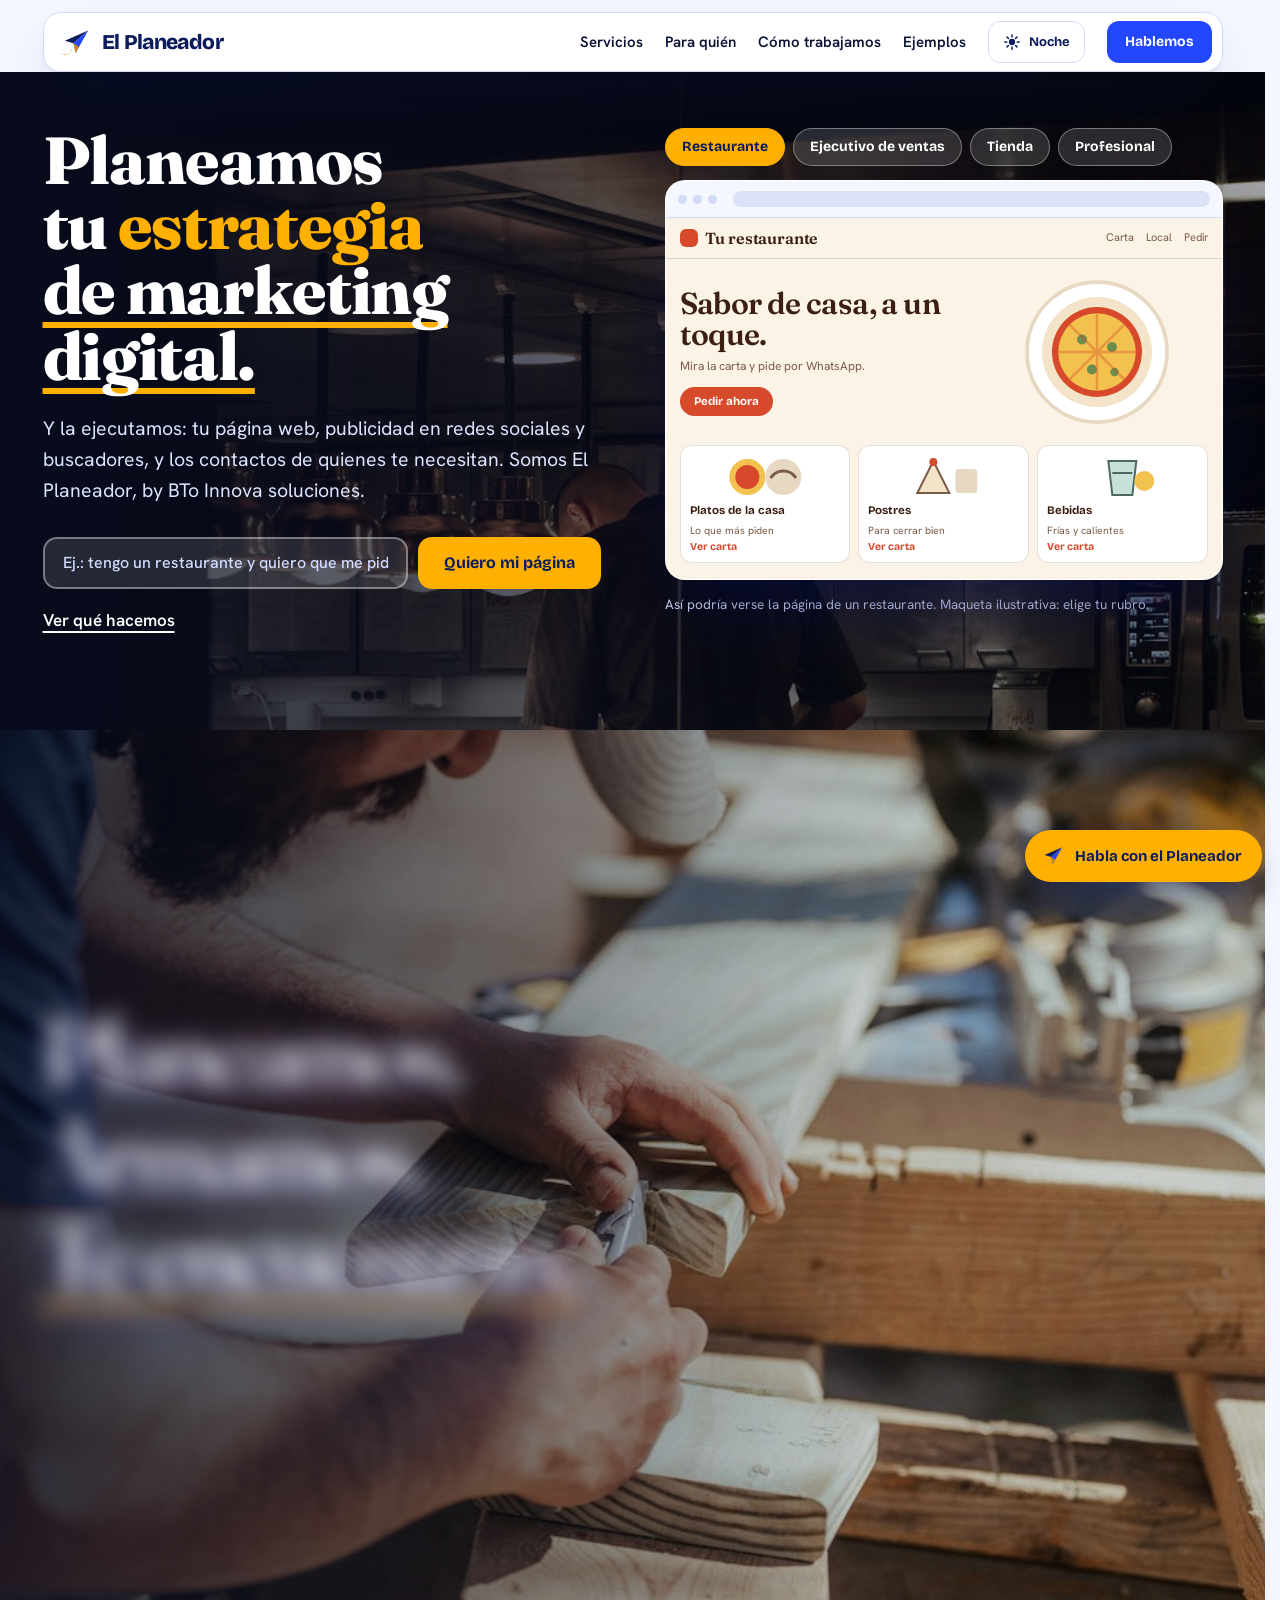
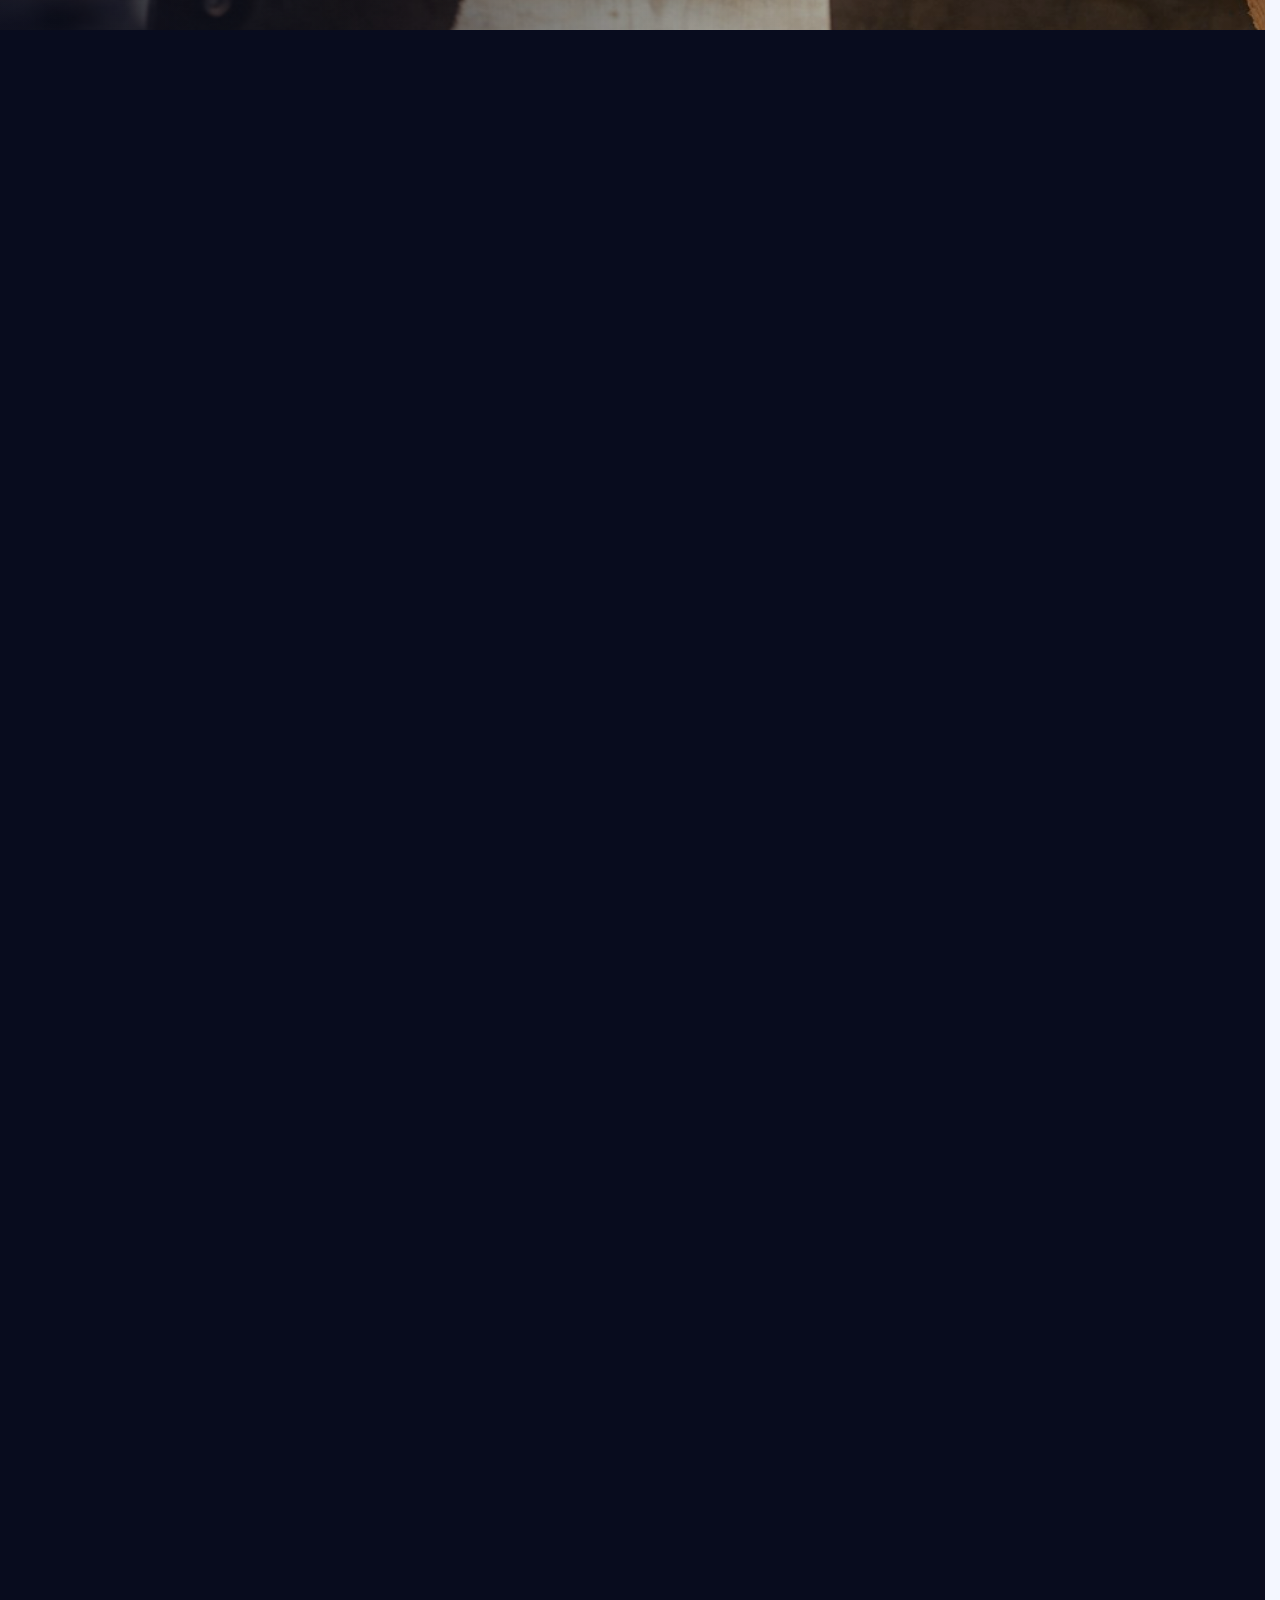
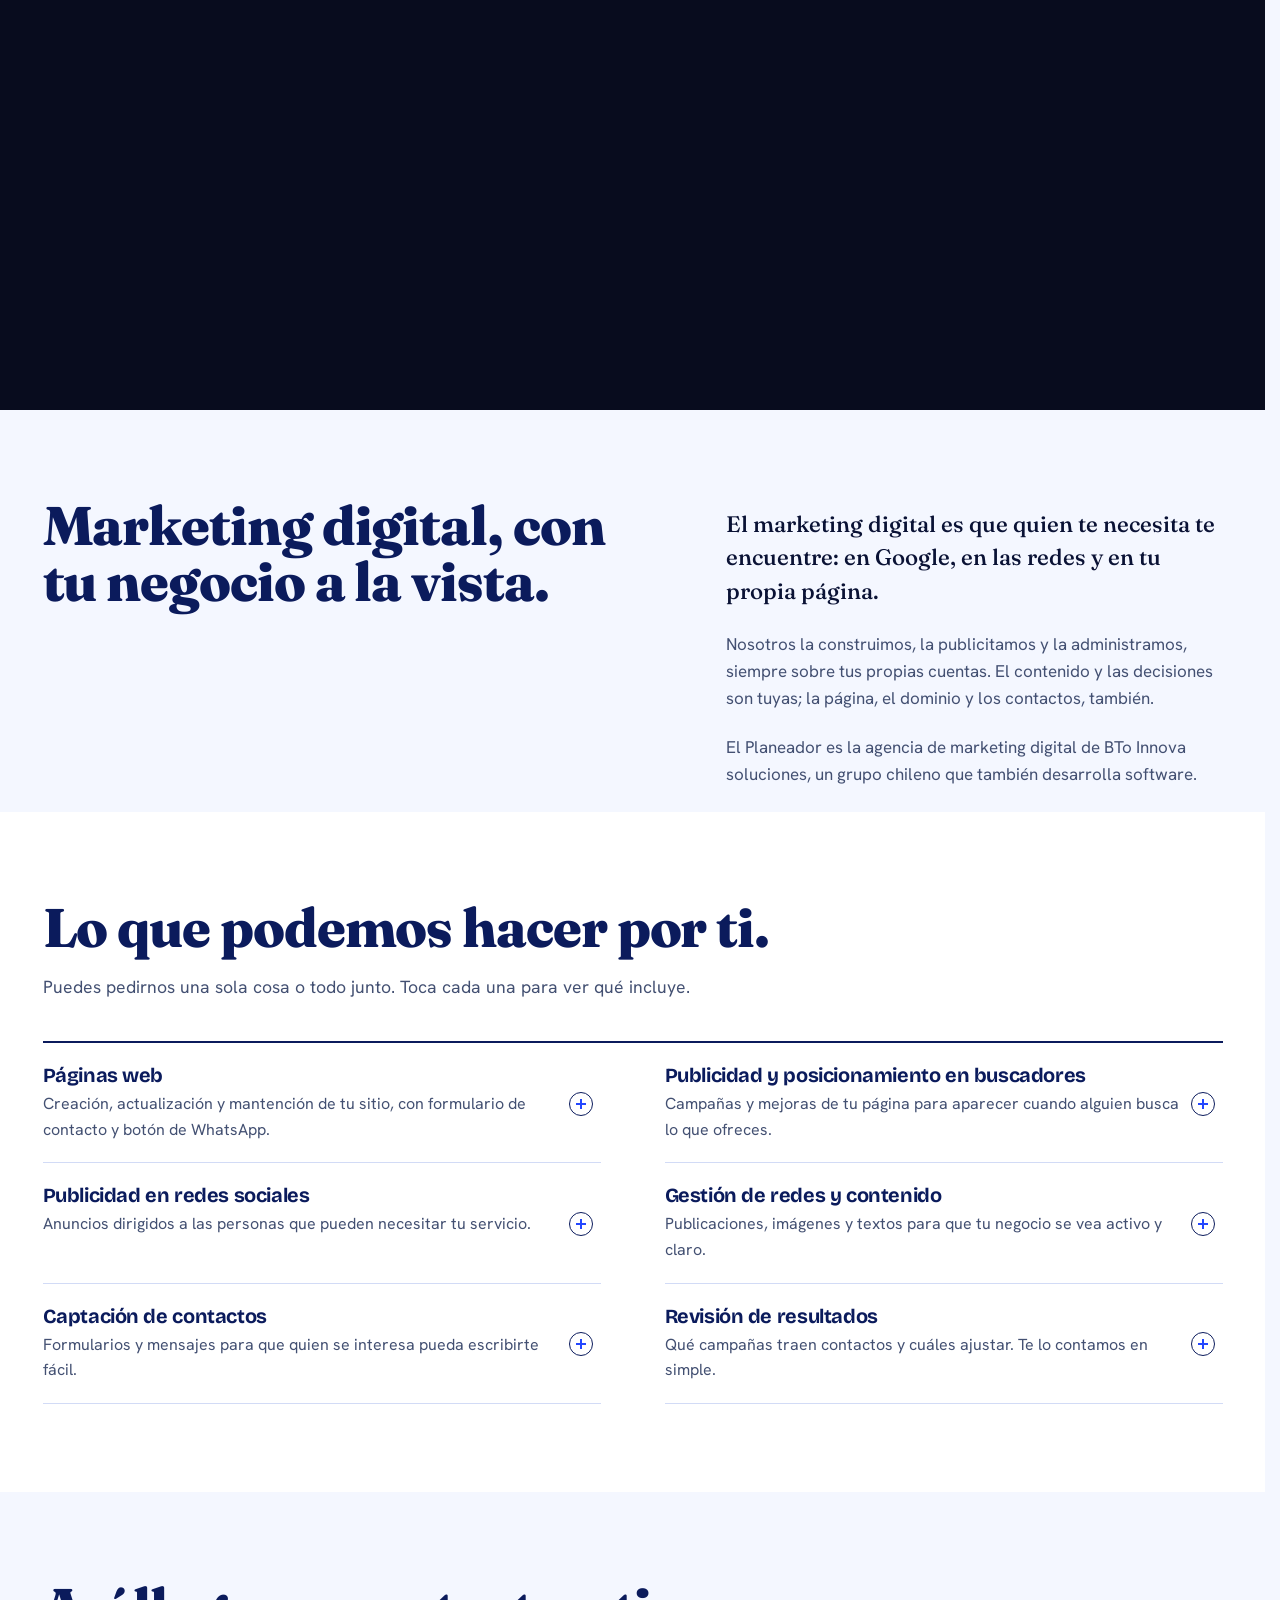
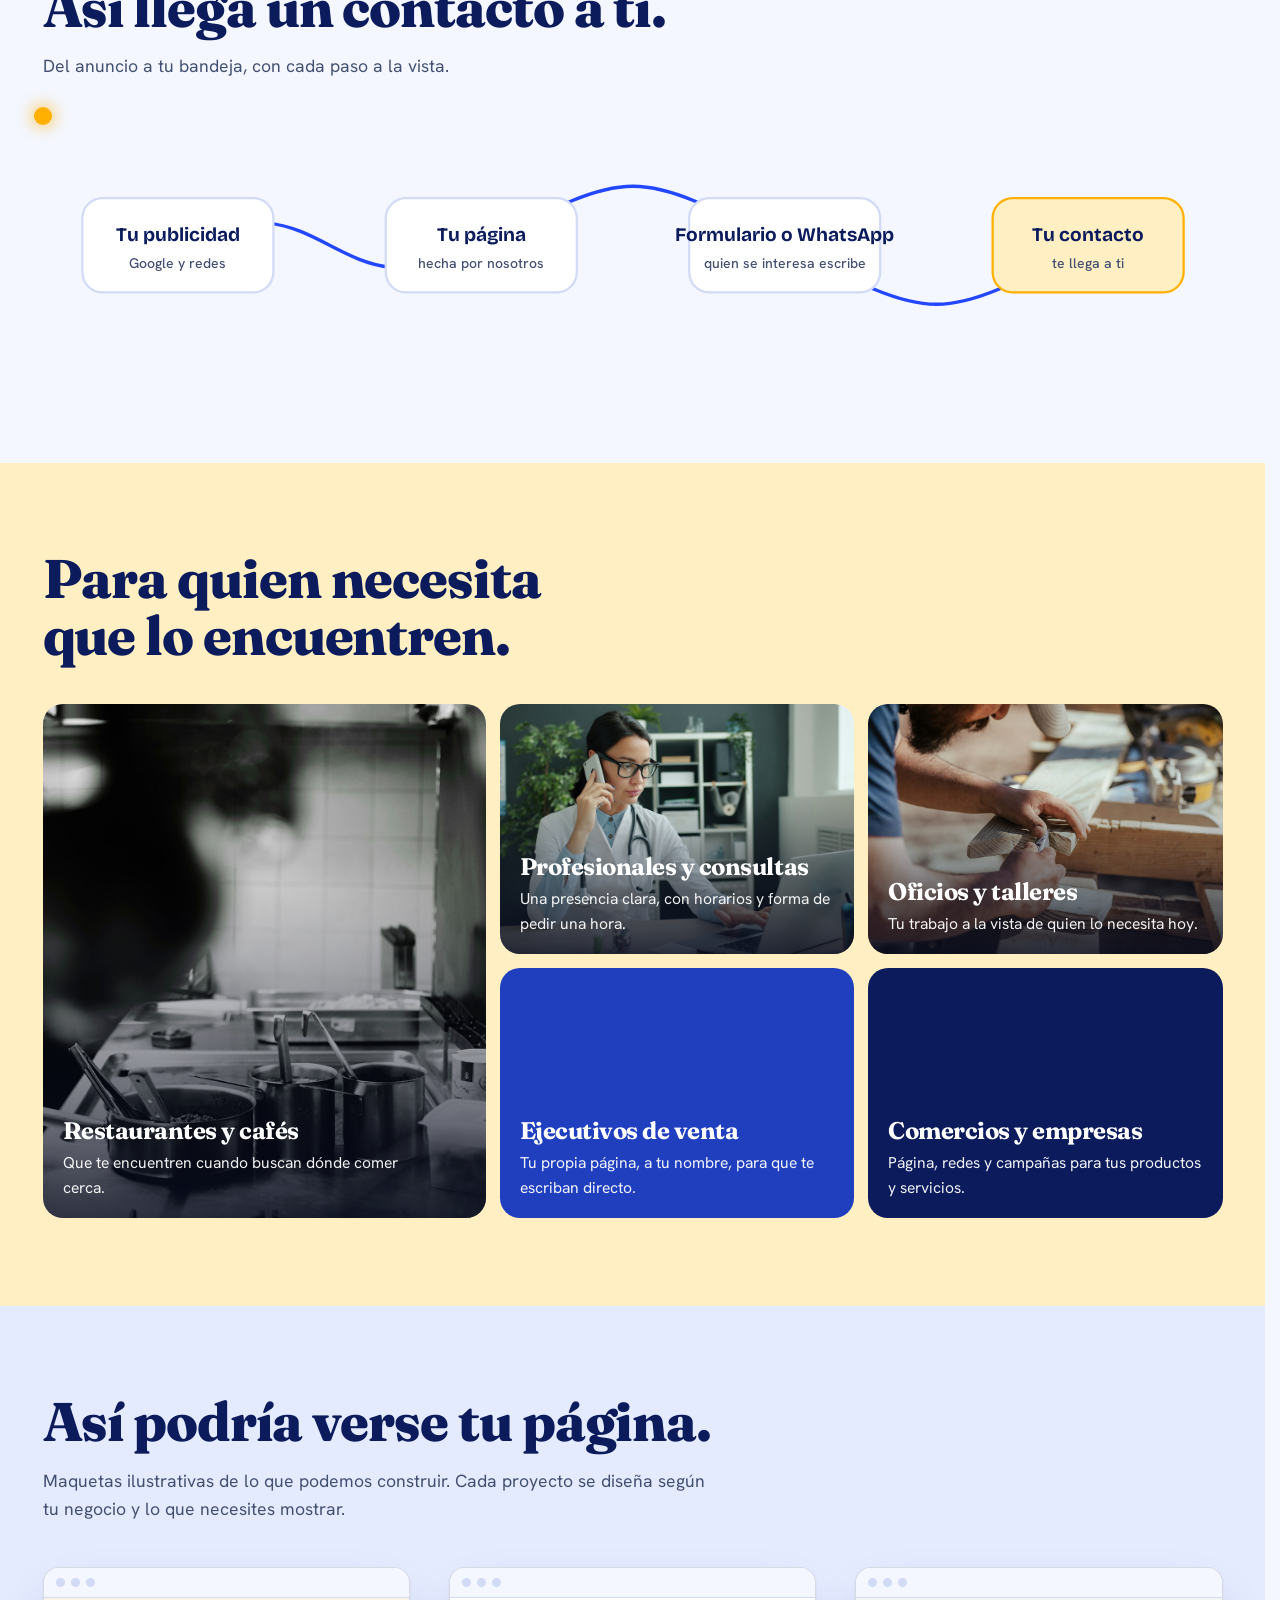
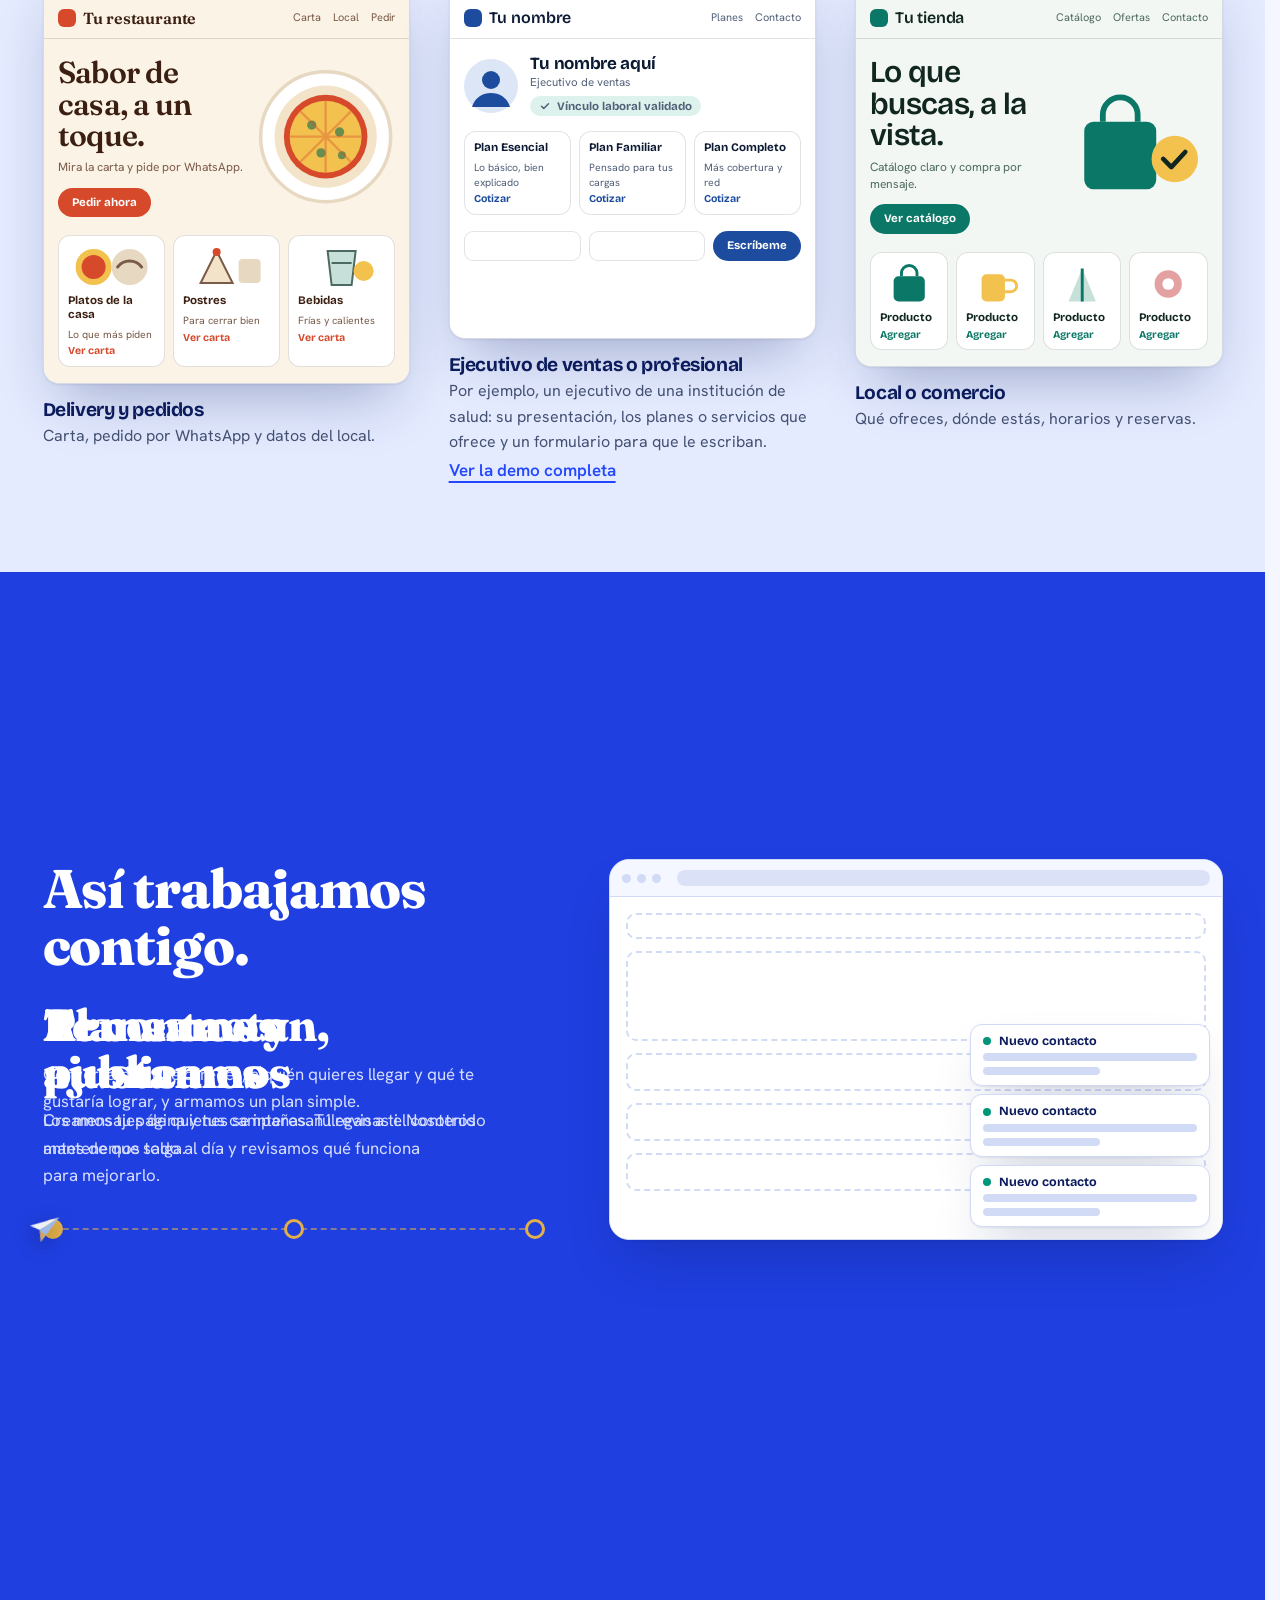
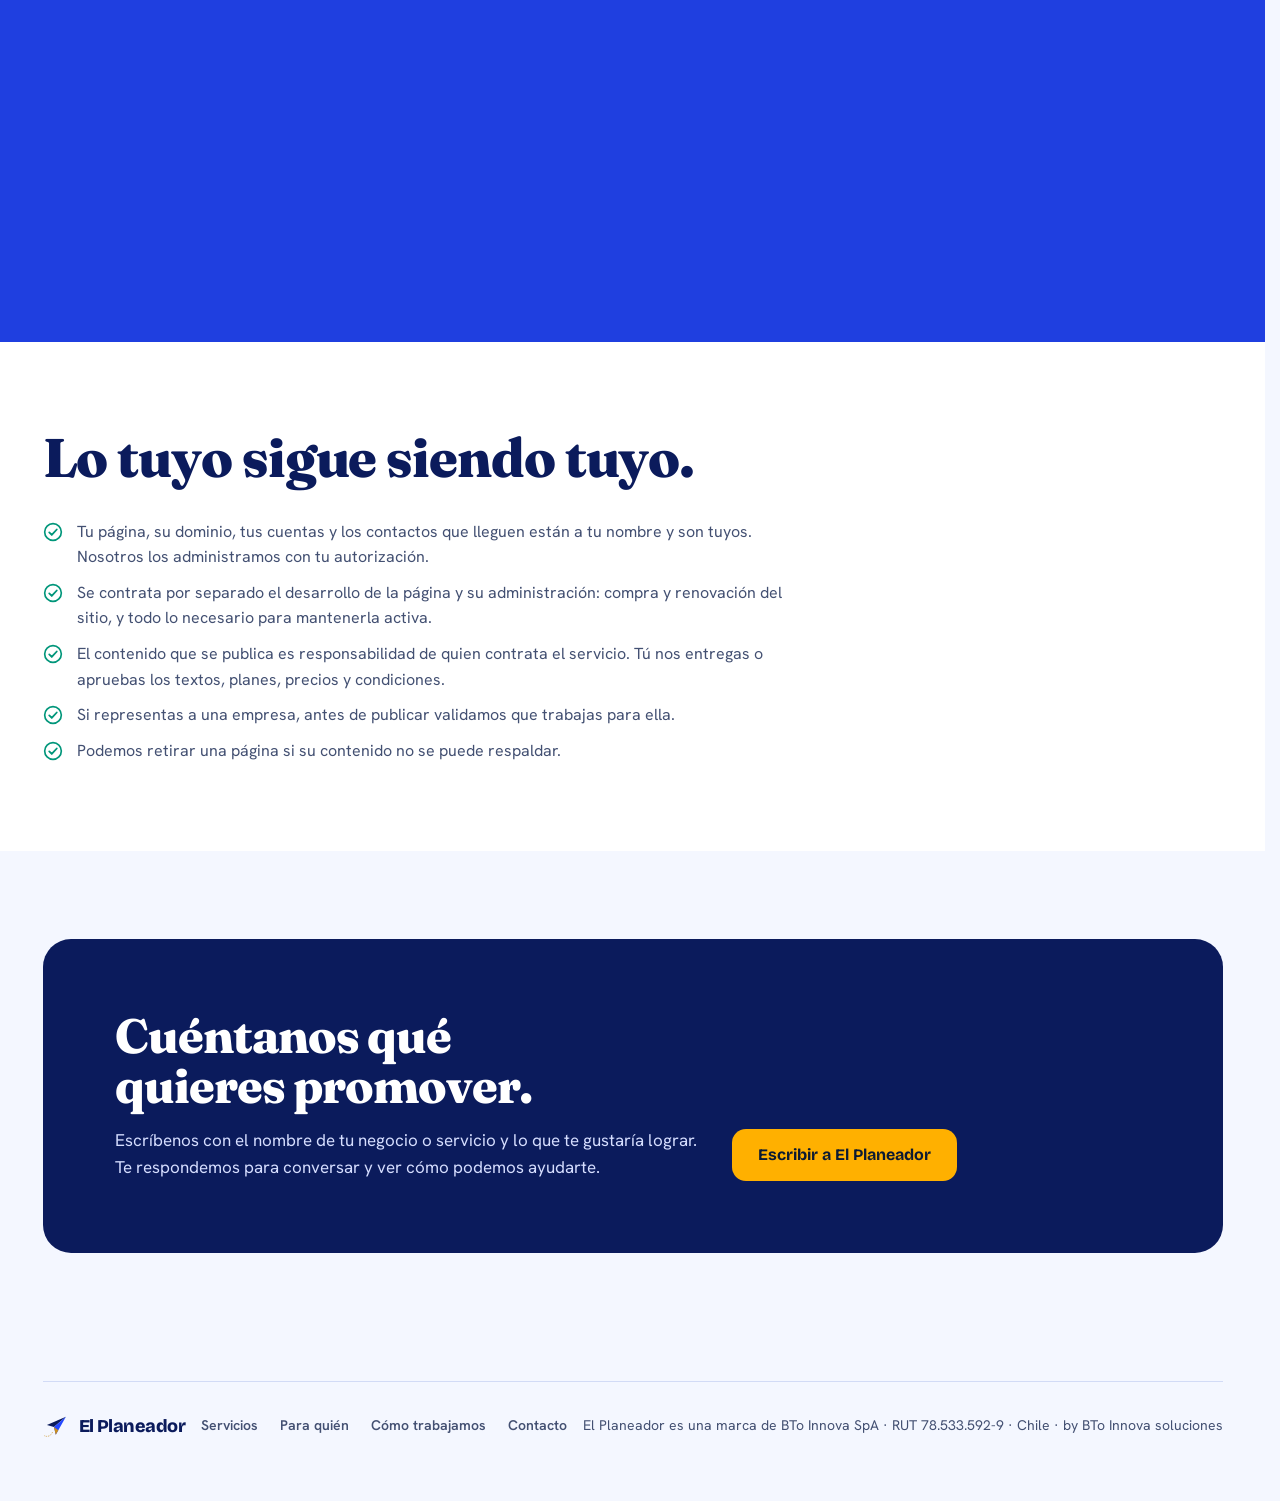
==== commit f66c59e3: "La version con fotografia real pasa a ser la portada; la anterior queda en /v1/" ====
--- a/index.html
+++ b/index.html
@@ -1,11 +1,11 @@
 <!DOCTYPE html>
 <html lang="es-CL">
 <head>
-<meta name="robots" content="noindex, nofollow">
 <meta charset="utf-8">
 <script>(function(){try{var t=null,m=/[?&]tema=(noche|dia)/.exec(location.search);if(m){t=m[1];try{localStorage.setItem('planeador_tema',t)}catch(e){}}else{try{t=localStorage.getItem('planeador_tema')}catch(e){}}if(t==='noche'||t==='dia'){document.documentElement.setAttribute('data-tema',t)}}catch(e){}})();</script>
 <meta name="viewport" content="width=device-width, initial-scale=1">
 <title>El Planeador</title>
+<meta name="robots" content="noindex, nofollow">
 <meta name="description" content="Agencia chilena de marketing digital: páginas web, publicidad en redes sociales y buscadores, y gestión de contenido para negocios, ejecutivos y empresas de todo rubro.">
 <link rel="canonical" href="https://elplaneador.cl/">
 <meta property="og:title" content="El Planeador · Agencia de marketing digital">
@@ -16,7 +16,7 @@
 <link rel="icon" href="data:image/svg+xml,%3Csvg xmlns='http://www.w3.org/2000/svg' viewBox='0 0 200 200'%3E%3Crect width='200' height='200' rx='44' fill='%230F2547'/%3E%3Cpath d='M176 28L30 92l54 16z' fill='%23F4F6F8'/%3E%3Cpath d='M176 28L84 108l14 60z' fill='%239DB8E8'/%3E%3Cpath d='M84 108l14 60 20-36z' fill='%23D2A55A'/%3E%3C/svg%3E">
 <link rel="preconnect" href="https://fonts.googleapis.com">
 <link rel="preconnect" href="https://fonts.gstatic.com" crossorigin>
-<link rel="stylesheet" href="https://fonts.googleapis.com/css2?family=Bricolage+Grotesque:opsz,wdth,wght@12..96,75..100,200..800&family=Hanken+Grotesk:wght@400;500;600;700&family=Fraunces:opsz,wght@9..144,600&display=swap">
+<link rel="stylesheet" href="https://fonts.googleapis.com/css2?family=Bricolage+Grotesque:opsz,wdth,wght@12..96,75..100,200..800&family=Hanken+Grotesk:wght@400;500;600;700&family=Fraunces:opsz,wght@9..144,400..800&display=swap">
 <style>
     :root {
         color-scheme: light;
@@ -734,6 +734,36 @@
     .morph-fig .linea { fill: none; stroke: var(--oro); stroke-width: 3; stroke-linecap: round; stroke-linejoin: round; }
     .morph-fig figcaption { margin-top: 6px; font-size: 12.5px; color: var(--suave); }
 
+
+    /* ================= version 2: fotografia real ================= */
+    :root { --serif: "Fraunces", Georgia, "Times New Roman", serif; }
+    h1, .titulo-sec, .v-linea, .hoja-cuerpo h2, .h-etapa h3, .ejec h2 { font-family: var(--serif); letter-spacing: -.02em; }
+    .hero h1 { font-weight: 700; }
+    .hero, html[data-tema="noche"] .hero { background: linear-gradient(90deg, rgba(8, 12, 30, .9) 0%, rgba(8, 12, 30, .64) 50%, rgba(8, 12, 30, .38) 100%), url("img/cocina-2.jpg") center 45% / cover no-repeat; }
+    .hero::before, .hero::after, .hero .ruta { display: none; }
+    .flota-btn::after { display: none; }
+    .v-foto { transform-origin: 50% 55%; object-position: 50% 50%; }
+    .viaje-escena::after { background: linear-gradient(90deg, rgba(8, 12, 30, .82), rgba(8, 12, 30, .12) 72%); }
+    .viaje { background: #080C1E; }
+    .prosa { display: grid; grid-template-columns: 1.1fr .9fr; gap: clamp(28px, 6vw, 96px); align-items: start; }
+    .prosa .titulo-sec { max-width: 11em; }
+    .prosa-cols { display: grid; gap: 22px; padding-top: 10px; }
+    .prosa .lead { font: 500 1.4rem/1.5 var(--serif); color: var(--tinta); }
+    .prosa p { color: var(--suave); }
+    .prosa .lead { color: var(--tinta); }
+    @media (max-width: 860px) { .prosa { grid-template-columns: 1fr; } }
+    .rubros-grid { margin-top: 40px; display: grid; grid-template-columns: 1.25fr 1fr 1fr; grid-auto-rows: 250px; gap: 14px; }
+    .rub { position: relative; overflow: hidden; border: 0; padding: 0; border-radius: 20px; text-align: left; cursor: pointer; color: #fff; font: inherit; isolation: isolate; }
+    .rub.g1 { grid-row: span 2; }
+    .rub img { position: absolute; inset: 0; width: 100%; height: 100%; object-fit: cover; transition: transform .9s var(--ease); z-index: -2; }
+    .rub-foto::before { content: ""; position: absolute; inset: 0; z-index: -1; background: linear-gradient(0deg, rgba(8, 12, 30, .84) 0%, rgba(8, 12, 30, 0) 64%); }
+    .rub:hover img { transform: scale(1.06); }
+    .rub-t { position: absolute; left: 20px; right: 20px; bottom: 18px; display: grid; gap: 6px; }
+    .rub-t strong { font: 700 1.5rem/1.1 var(--serif); letter-spacing: -.02em; }
+    .rub-t em { font-style: normal; font-size: .98rem; opacity: .94; max-width: 24em; }
+    .rub-txt.g4 { background: #1F3FBF; }
+    .rub-txt.g5 { background: #0B1B5C; }
+    @media (max-width: 860px) { .rubros-grid { grid-template-columns: 1fr; grid-auto-rows: 210px; } .rub.g1 { grid-row: span 1; } }
 </style>
 </head>
 <body>
@@ -771,20 +801,10 @@
 
 <main>
     <section class="hero">
-        <canvas class="constelacion" aria-hidden="true"></canvas>
-        <svg class="ruta" viewBox="0 0 1440 700" preserveAspectRatio="xMinYMin slice" aria-hidden="true">
-            <path d="M 760 760 C 1040 720, 1240 520, 1310 320 S 1400 90, 1470 20"/>
-        </svg>
-        <svg class="avion" viewBox="0 0 200 200" aria-hidden="true"><use href="#planeador-claro"/></svg>
         <div class="caja">
             <div>
                 <h1>Planeamos tu <span class="acento">estrategia</span> <span class="subraya">de marketing digital.</span></h1>
                 <p class="bajada">Y la ejecutamos: tu página web, publicidad en redes sociales y buscadores, y los contactos de quienes te necesitan. Somos El Planeador, by BTo Innova soluciones.</p>
-                <ul class="controles" aria-label="Qué busca el marketing digital">
-                    <li><svg aria-hidden="true"><use href="#ok"/></svg><strong>Que te encuentren</strong><span>Publicidad en redes sociales y en buscadores, dirigida a quien busca lo que ofreces.</span></li>
-                    <li><svg aria-hidden="true"><use href="#ok"/></svg><strong>Que te contacten</strong><span>Una página web clara, con formulario y botón de WhatsApp, para que te escriban.</span></li>
-                    <li><svg aria-hidden="true"><use href="#ok"/></svg><strong>Que sepas qué funciona</strong><span>Revisamos de dónde llegan tus contactos y ajustamos las campañas.</span></li>
-                </ul>
                 <form class="cuentanos" id="cuentanos" autocomplete="off">
                     <label class="solo-lector" for="cuentanos-txt">Cuéntanos de tu negocio</label>
                     <input id="cuentanos-txt" type="text" maxlength="240" placeholder="Ej.: tengo un restaurante y quiero que me pidan por WhatsApp">
@@ -793,7 +813,6 @@
                 <div class="acciones"><a class="enlace" href="#servicios">Ver qué hacemos</a></div>
             </div>
             <div class="vivo" id="vivo">
-                <div class="hero-objeto" aria-hidden="true"><span class="halo"></span><svg viewBox="0 0 200 200"><use href="#planeador-claro"/></svg></div>
                 <div class="vivo-rubros" role="group" aria-label="Elige tu rubro para ver cómo se vería tu página">
                     <button type="button" class="vchip" data-r="restaurante" aria-pressed="true">Restaurante</button>
                     <button type="button" class="vchip" data-r="ejecutivo" aria-pressed="false">Ejecutivo de ventas</button>
@@ -809,43 +828,14 @@
         </div>
     </section>
 
-    <div class="cinta" aria-hidden="true"><div class="cinta-pista"><span>Páginas web</span><span>Publicidad</span><span>Redes sociales</span><span>Posicionamiento</span><span>Contactos</span><span>Páginas web</span><span>Publicidad</span><span>Redes sociales</span><span>Posicionamiento</span><span>Contactos</span><span>Páginas web</span><span>Publicidad</span><span>Redes sociales</span><span>Posicionamiento</span><span>Contactos</span><span>Páginas web</span><span>Publicidad</span><span>Redes sociales</span><span>Posicionamiento</span><span>Contactos</span></div></div>
-
     <section class="viaje" id="viaje" aria-labelledby="v-tit">
-        <h2 class="solo-lector" id="v-tit">Planeamos, despegamos, te encuentran.</h2>
+        <h2 class="solo-lector" id="v-tit">Planeamos, armamos, te encuentran.</h2>
         <div class="viaje-pista" id="viaje-pista">
             <div class="viaje-escena" id="viaje-escena">
-                <img class="v-foto" src="img/portada-planeador.jpg" alt="" width="1376" height="768" loading="lazy" decoding="async">
-                <span class="v-credito">Ilustración generada con IA</span>
-                <svg class="v-capa v-cielo" viewBox="0 0 1440 800" preserveAspectRatio="xMidYMax slice" aria-hidden="true">
-                    <defs>
-                        <linearGradient id="g-cielo" x1="0" y1="0" x2="0" y2="1"><stop offset="0" stop-color="#1B1FA8"/><stop offset=".35" stop-color="#5B2EE0"/><stop offset=".65" stop-color="#FF5C7A"/><stop offset=".88" stop-color="#FFB000"/><stop offset="1" stop-color="#FFD66B"/></linearGradient>
-                        <radialGradient id="g-sol"><stop offset="0" stop-color="#FFF6D6"/><stop offset=".5" stop-color="#FFE08A" stop-opacity=".55"/><stop offset="1" stop-color="#FFB000" stop-opacity="0"/></radialGradient>
-                    </defs>
-                    <rect width="1440" height="800" fill="url(#g-cielo)"/>
-                    <circle cx="683" cy="97" r="2.0" fill="#EEF2F7" opacity="0.35"/><circle cx="168" cy="294" r="1.0" fill="#EEF2F7" opacity="0.70"/><circle cx="1213" cy="49" r="1.2" fill="#EEF2F7" opacity="0.35"/><circle cx="196" cy="242" r="2.0" fill="#EEF2F7" opacity="0.35"/><circle cx="512" cy="66" r="2.0" fill="#EEF2F7" opacity="0.35"/><circle cx="1178" cy="83" r="1.2" fill="#EEF2F7" opacity="0.35"/><circle cx="1201" cy="319" r="2.0" fill="#EEF2F7" opacity="0.35"/><circle cx="472" cy="43" r="1.2" fill="#EEF2F7" opacity="0.70"/><circle cx="878" cy="93" r="1.0" fill="#EEF2F7" opacity="0.70"/><circle cx="1167" cy="112" r="1.0" fill="#EEF2F7" opacity="0.50"/><circle cx="782" cy="69" r="1.0" fill="#EEF2F7" opacity="0.35"/><circle cx="1287" cy="125" r="2.0" fill="#EEF2F7" opacity="0.90"/><circle cx="663" cy="258" r="2.0" fill="#EEF2F7" opacity="0.70"/><circle cx="633" cy="147" r="1.2" fill="#EEF2F7" opacity="0.50"/><circle cx="187" cy="314" r="1.6" fill="#EEF2F7" opacity="0.90"/><circle cx="723" cy="249" r="1.6" fill="#EEF2F7" opacity="0.35"/><circle cx="261" cy="282" r="2.0" fill="#EEF2F7" opacity="0.50"/><circle cx="720" cy="97" r="2.0" fill="#EEF2F7" opacity="0.90"/><circle cx="100" cy="59" r="1.6" fill="#EEF2F7" opacity="0.70"/><circle cx="737" cy="324" r="2.0" fill="#EEF2F7" opacity="0.90"/><circle cx="160" cy="67" r="1.6" fill="#EEF2F7" opacity="0.90"/><circle cx="1380" cy="53" r="1.0" fill="#EEF2F7" opacity="0.70"/>
-                    <circle cx="1020" cy="470" r="300" fill="url(#g-sol)"/>
-                    <circle cx="1020" cy="470" r="86" fill="#FFF3C4"/>
-                </svg>
-                <svg class="v-capa v-lejos" viewBox="0 0 1440 800" preserveAspectRatio="xMidYMax slice" aria-hidden="true">
-                    <g fill="#FFFFFF" opacity=".22"><ellipse cx="260" cy="300" rx="170" ry="26"/><ellipse cx="340" cy="282" rx="110" ry="22"/><ellipse cx="900" cy="360" rx="200" ry="28"/><ellipse cx="1000" cy="340" rx="120" ry="22"/></g>
-                    <path d="M0 560 C200 480 380 540 560 500 S 900 440 1100 500 S 1360 520 1440 480 L1440 800 L0 800Z" fill="#7A35D8"/>
-                </svg>
-                <svg class="v-capa v-medio" viewBox="0 0 1440 800" preserveAspectRatio="xMidYMax slice" aria-hidden="true">
-                    <path d="M0 640 C220 580 420 650 640 600 S 1000 560 1220 620 S 1400 640 1440 610 L1440 800 L0 800Z" fill="#4A2BB8"/>
-                    <circle cx="180" cy="650" r="2.2" fill="#E2B04A" opacity="0.80"/><circle cx="214" cy="646" r="2.2" fill="#E2B04A" opacity="0.50"/><circle cx="250" cy="655" r="2.2" fill="#E2B04A" opacity="0.90"/><circle cx="520" cy="632" r="2.2" fill="#E2B04A" opacity="0.70"/><circle cx="556" cy="628" r="2.2" fill="#E2B04A" opacity="0.90"/><circle cx="590" cy="636" r="2.2" fill="#E2B04A" opacity="0.50"/><circle cx="940" cy="598" r="2.2" fill="#E2B04A" opacity="0.80"/><circle cx="972" cy="594" r="2.2" fill="#E2B04A" opacity="0.60"/><circle cx="1010" cy="600" r="2.2" fill="#E2B04A" opacity="0.90"/><circle cx="1230" cy="636" r="2.2" fill="#E2B04A" opacity="0.60"/><circle cx="1262" cy="632" r="2.2" fill="#E2B04A" opacity="0.90"/>
-                </svg>
-                <svg class="v-ruta" viewBox="0 0 1440 800" preserveAspectRatio="xMidYMax slice" aria-hidden="true">
-                    <path id="v-trazo" d="M -60 560 C 240 420, 480 600, 760 400 S 1200 240, 1500 140" fill="none" stroke="#E2B04A" stroke-width="2.5" stroke-linecap="round" stroke-dasharray="2 14" opacity=".55"/>
-                    <g id="v-avion"><use href="#planeador-claro" x="-48" y="-48" width="96" height="96"/></g>
-                </svg>
-                <svg class="v-capa v-cerca" viewBox="0 0 1440 800" preserveAspectRatio="xMidYMax slice" aria-hidden="true">
-                    <path d="M0 720 C260 680 520 740 760 700 S 1180 670 1440 710 L1440 800 L0 800Z" fill="#241466"/>
-                    <circle cx="110" cy="716" r="2.6" fill="#F6E7C3" opacity="0.90"/><circle cx="150" cy="720" r="2.6" fill="#F6E7C3" opacity="0.60"/><circle cx="700" cy="704" r="2.6" fill="#F6E7C3" opacity="0.80"/><circle cx="742" cy="708" r="2.6" fill="#F6E7C3" opacity="0.90"/><circle cx="1100" cy="690" r="2.6" fill="#F6E7C3" opacity="0.80"/><circle cx="1138" cy="694" r="2.6" fill="#F6E7C3" opacity="0.60"/><circle cx="1350" cy="706" r="2.6" fill="#F6E7C3" opacity="0.90"/>
-                </svg>
+                <img class="v-foto" src="img/taller-1.jpg" alt="Manos de un carpintero trabajando una pieza de madera" width="1080" height="721" loading="lazy" decoding="async">
                 <div class="caja v-texto" aria-hidden="true">
                     <p class="v-linea">Planeamos.</p>
-                    <p class="v-linea">Despegamos.</p>
+                    <p class="v-linea">Armamos.</p>
                     <p class="v-linea"><span class="v-sub">Te encuentran.</span></p>
                 </div>
             </div>
@@ -853,39 +843,13 @@
     </section>
 
     <section class="seccion quienes" id="quienes">
-        <div class="caja">
-            <h2 class="titulo-sec">Marketing digital: que quien te necesita te encuentre.</h2>
-            <div class="quienes-cols">
-                <div>
-                    <h3>Qué es</h3>
-                    <p>Es dar a conocer lo que ofreces por internet: en buscadores como Google, en redes sociales y en tu propia página web. Cada vez más personas buscan ahí antes de decidir a quién contratar o dónde comprar.</p>
-                </div>
-                <div>
-                    <h3>Qué hacemos</h3>
-                    <p>Creamos y administramos tu página, diseñamos las campañas de publicidad y gestionamos tus redes. Trabajamos sobre tus propias cuentas y páginas, que siguen siendo tuyas.</p>
-                </div>
-                <div>
-                    <h3>Quiénes somos</h3>
-                    <p>El Planeador es la agencia de marketing digital de BTo Innova soluciones, un grupo chileno que también desarrolla software. Nos encargamos de la promoción; el contenido y las decisiones de cada negocio son de su dueño.</p>
-                </div>
+        <div class="caja prosa">
+            <h2 class="titulo-sec">Marketing digital, con tu negocio a la vista.</h2>
+            <div class="prosa-cols">
+                <p class="lead">El marketing digital es que quien te necesita te encuentre: en Google, en las redes y en tu propia página.</p>
+                <p>Nosotros la construimos, la publicitamos y la administramos, siempre sobre tus propias cuentas. El contenido y las decisiones son tuyas; la página, el dominio y los contactos, también.</p>
+                <p>El Planeador es la agencia de marketing digital de BTo Innova soluciones, un grupo chileno que también desarrolla software.</p>
             </div>
-        </div>
-    </section>
-
-    <section class="seccion" id="dolores">
-        <div class="caja">
-            <h2 class="titulo-sec">¿Te suena alguna de estas?</h2>
-            <div class="lista-ed dolores">
-                <div><strong>Restaurante</strong><span>Tienes una carta que da hambre, pero la gente no sabe cómo pedirte.</span></div>
-                <div><strong>Restaurante</strong><span>Te encuentran en Google, pero tu competencia aparece antes que tú.</span></div>
-                <div><strong>Ejecutivo de ventas</strong><span>Dependes de que te recuerden, porque no tienes una página propia donde mandar a quien te pregunta.</span></div>
-                <div><strong>Ejecutivo de ventas</strong><span>Pagas publicidad y no sabes de dónde viene cada contacto.</span></div>
-                <div><strong>Profesional</strong><span>Te escriben fuera de horario porque nadie ve tu agenda ni cómo pedir una hora.</span></div>
-                <div><strong>Profesional</strong><span>Tus redes se ven abandonadas y eso le resta confianza a lo que haces.</span></div>
-                <div><strong>Comercio</strong><span>Subes productos a las redes y cada venta termina en una conversación interminable.</span></div>
-                <div><strong>Comercio</strong><span>No sabes qué campaña te trae clientes y cuál solo gasta presupuesto.</span></div>
-            </div>
-            <a class="boton boton-primario" id="dolores-cta" href="#contacto" data-hoja="contacto">Si alguna te suena, conversemos</a>
         </div>
     </section>
 
@@ -918,11 +882,12 @@
     <section class="seccion" id="rubros">
         <div class="caja">
             <h2 class="titulo-sec">Para quien necesita que lo encuentren.</h2>
-            <div class="lista-ed">
-                <button type="button" class="item" data-hoja="r-restaurantes" aria-haspopup="dialog"><strong>Restaurantes y cafés</strong><span>Que te encuentren cuando buscan dónde comer cerca, con tu carta, ubicación y reservas a la vista.</span></button>
-                <button type="button" class="item" data-hoja="r-ejecutivos" aria-haspopup="dialog"><strong>Ejecutivos de venta</strong><span>Tu propia página para que quien te necesita te escriba directo, y publicidad para que te encuentre.</span></button>
-                <button type="button" class="item" data-hoja="r-profesionales" aria-haspopup="dialog"><strong>Profesionales y consultas</strong><span>Una presencia clara de lo que haces, con horarios y forma de contacto.</span></button>
-                <button type="button" class="item" data-hoja="r-comercios" aria-haspopup="dialog"><strong>Comercios y empresas</strong><span>Página, redes y campañas para tus productos y servicios.</span></button>
+            <div class="rubros-grid">
+                <button type="button" class="rub rub-foto g1" data-hoja="r-restaurantes" aria-haspopup="dialog"><img src="img/cocina-1.jpg" alt="" loading="lazy" width="1080" height="1620"><span class="rub-t"><strong>Restaurantes y cafés</strong><em>Que te encuentren cuando buscan dónde comer cerca.</em></span></button>
+                <button type="button" class="rub rub-foto g2" data-hoja="r-profesionales" aria-haspopup="dialog"><img src="img/profesional-1.jpg" alt="" loading="lazy" width="1080" height="608"><span class="rub-t"><strong>Profesionales y consultas</strong><em>Una presencia clara, con horarios y forma de pedir una hora.</em></span></button>
+                <button type="button" class="rub rub-foto g3" data-hoja="r-oficios" aria-haspopup="dialog"><img src="img/taller-1.jpg" alt="" loading="lazy" width="1080" height="721"><span class="rub-t"><strong>Oficios y talleres</strong><em>Tu trabajo a la vista de quien lo necesita hoy.</em></span></button>
+                <button type="button" class="rub rub-txt g4" data-hoja="r-ejecutivos" aria-haspopup="dialog"><span class="rub-t"><strong>Ejecutivos de venta</strong><em>Tu propia página, a tu nombre, para que te escriban directo.</em></span></button>
+                <button type="button" class="rub rub-txt g5" data-hoja="r-comercios" aria-haspopup="dialog"><span class="rub-t"><strong>Comercios y empresas</strong><em>Página, redes y campañas para tus productos y servicios.</em></span></button>
             </div>
         </div>
     </section>
@@ -1182,6 +1147,7 @@
         'r-restaurantes': { t: 'Restaurantes y cafés', p: 'Que te encuentren cuando buscan dónde comer cerca.', l: ['Carta, ubicación y horarios a la vista', 'Pedido o reserva por WhatsApp', 'Publicidad para tu zona'] },
         'r-ejecutivos': { t: 'Ejecutivos de venta', p: 'Tu propia página, a tu nombre, para que quien te necesita te escriba directo.', l: ['Presentación y lo que ofreces, con claridad', 'Formulario cuyos contactos llegan a ti', 'Si representas a una empresa, validamos que trabajas para ella antes de publicar'] },
         'r-profesionales': { t: 'Profesionales y consultas', p: 'Una presencia clara de lo que haces.', l: ['Presentación, servicios y horarios', 'Forma simple de pedir una hora', 'Posicionamiento para que te encuentren'] },
+        'r-oficios': { t: 'Oficios y talleres', p: 'Tu trabajo a la vista de quien lo necesita hoy.', l: ['Fotos de lo que haces, bien presentadas', 'Cómo contactarte y dónde encontrarte', 'Publicidad para tu zona'] },
         'r-comercios': { t: 'Comercios y empresas', p: 'Página, redes y campañas para tus productos y servicios.', l: ['Catálogo o presentación de tu oferta', 'Contacto y compra por mensaje', 'Campañas según lo que quieras promover'] }
     };
     var velo = document.getElementById('velo');
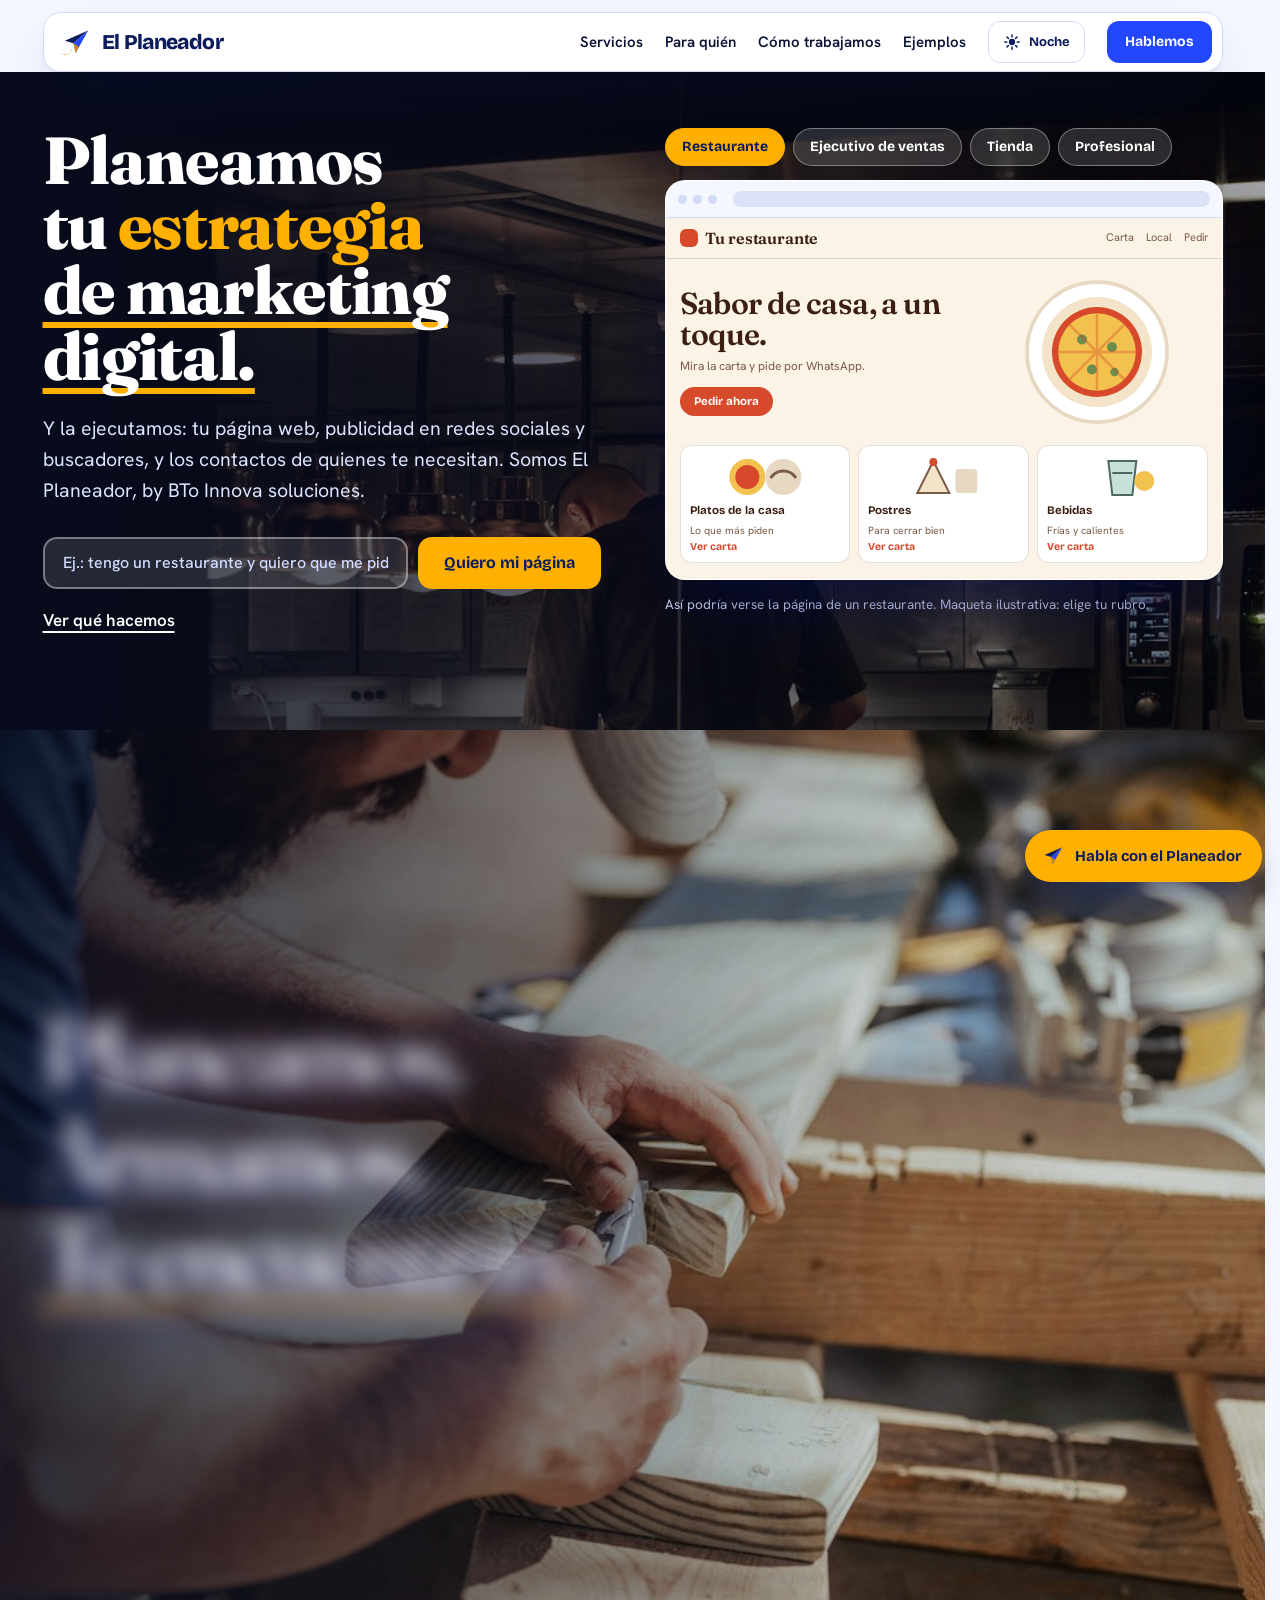
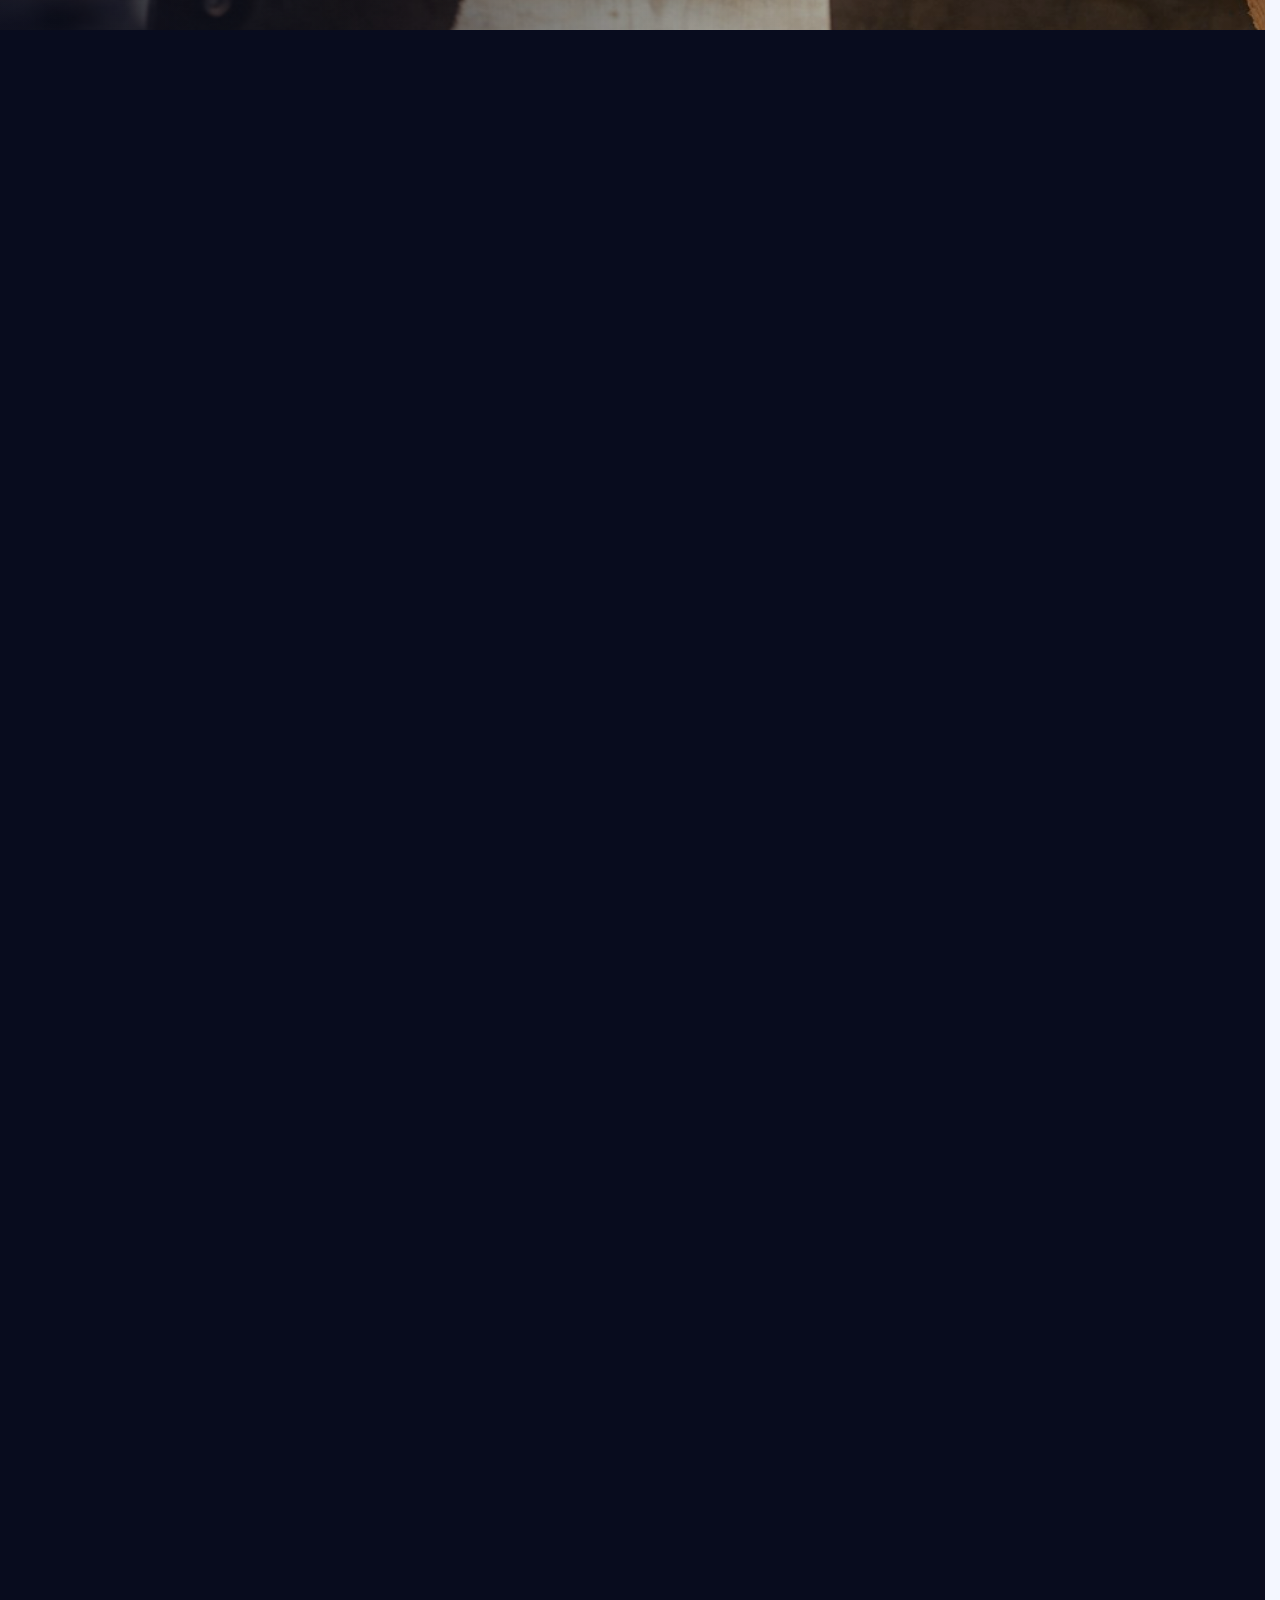
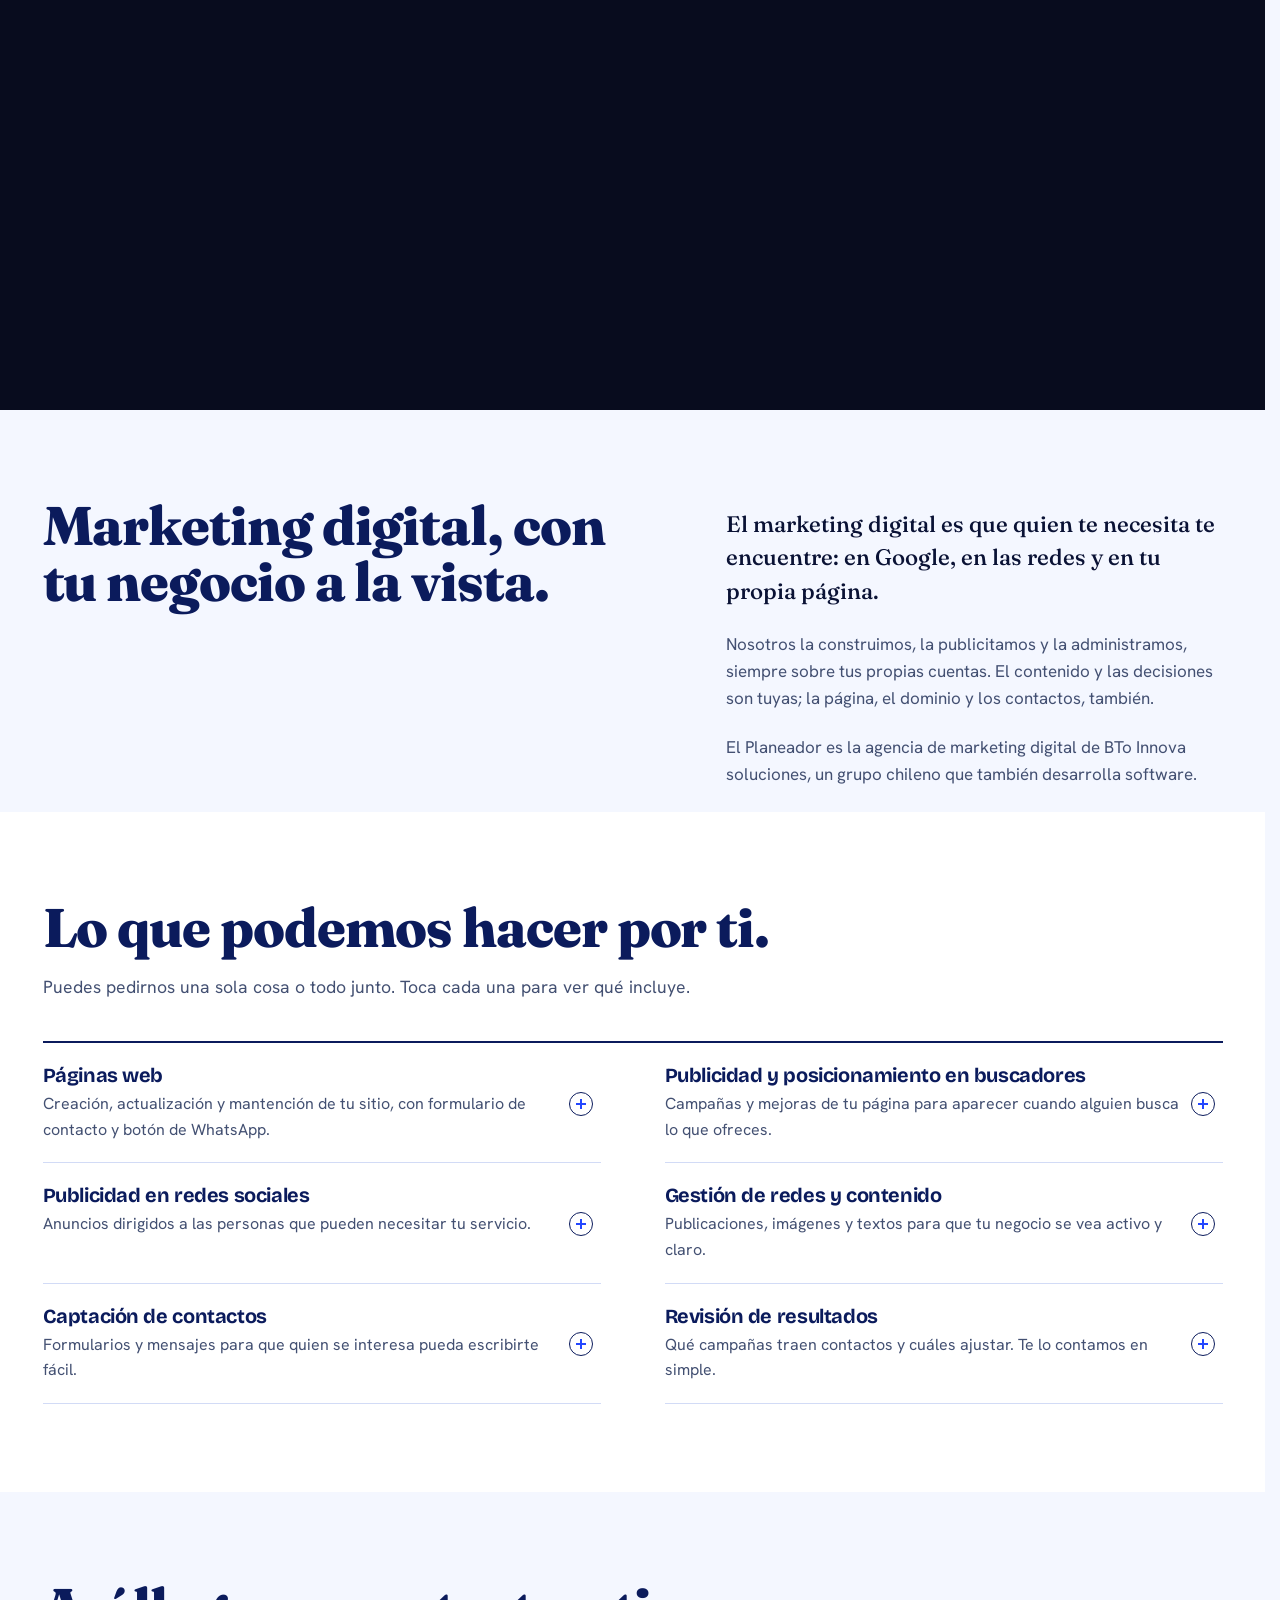
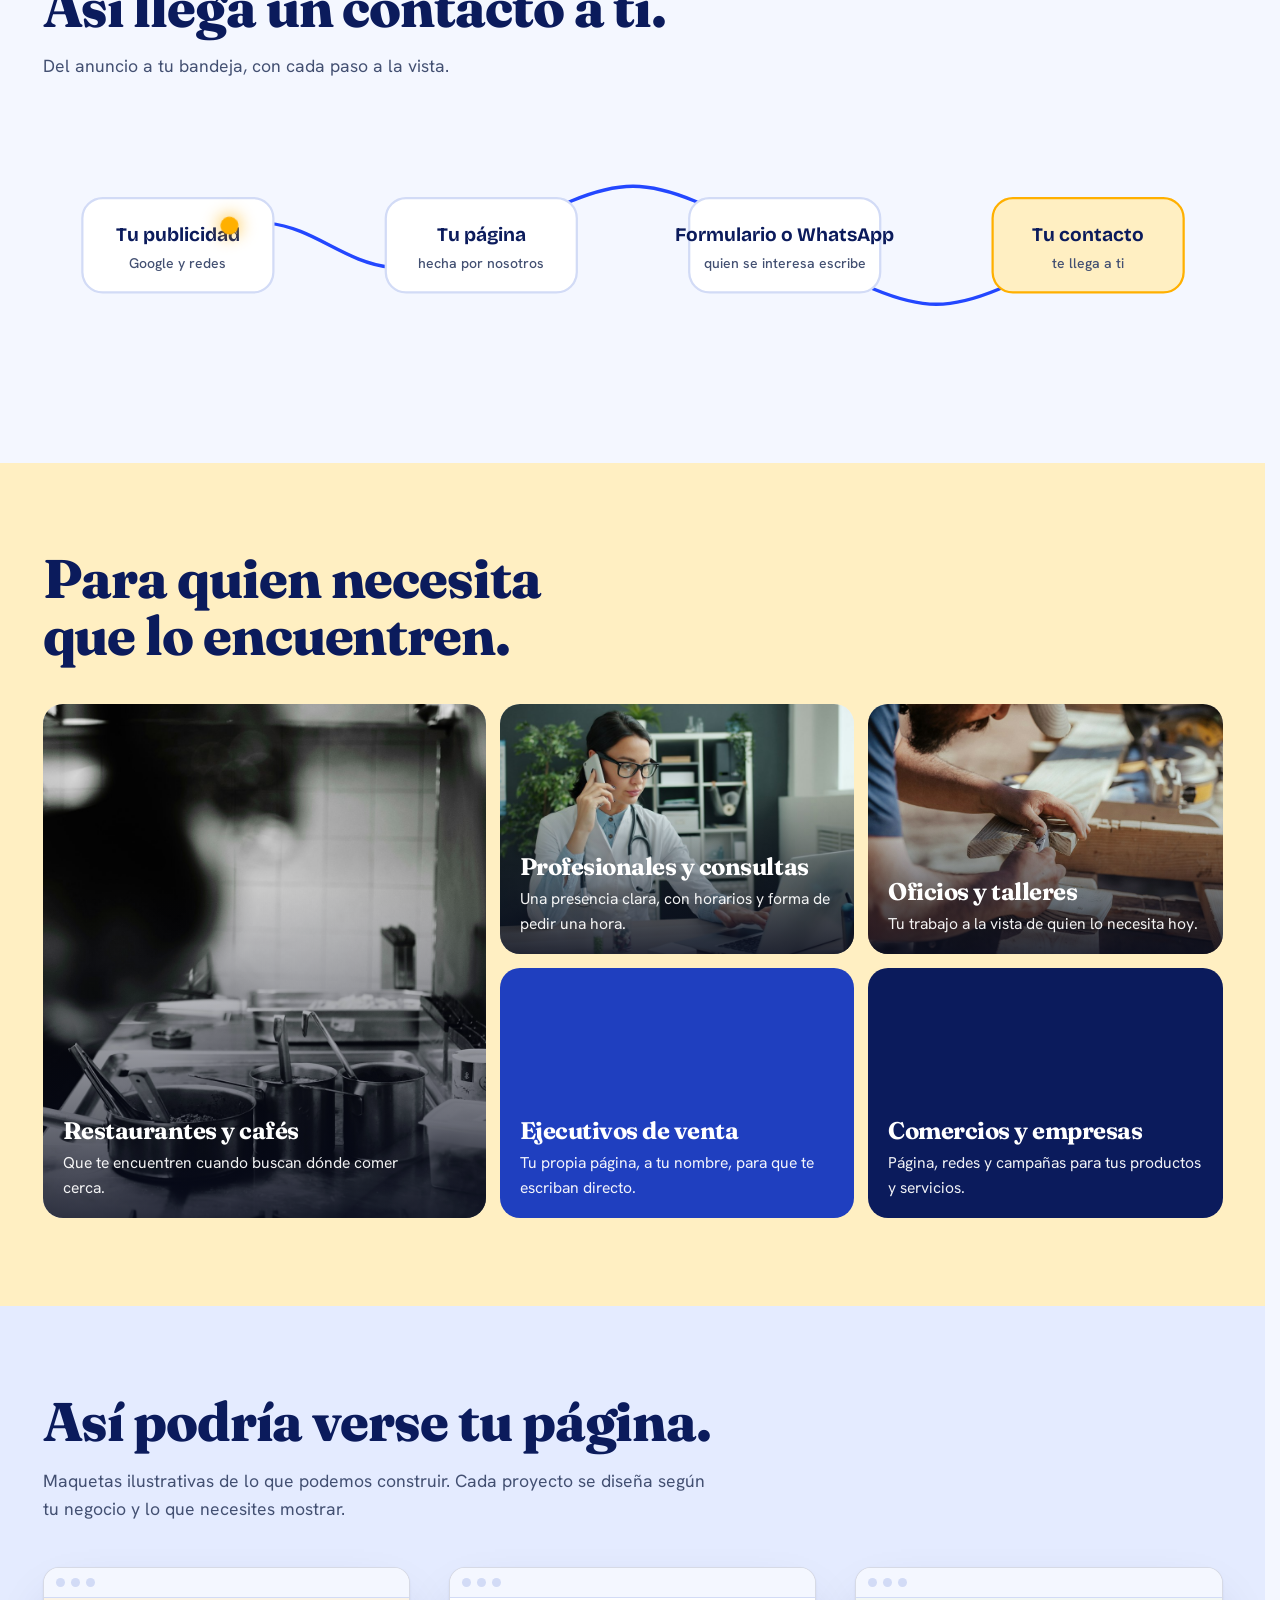
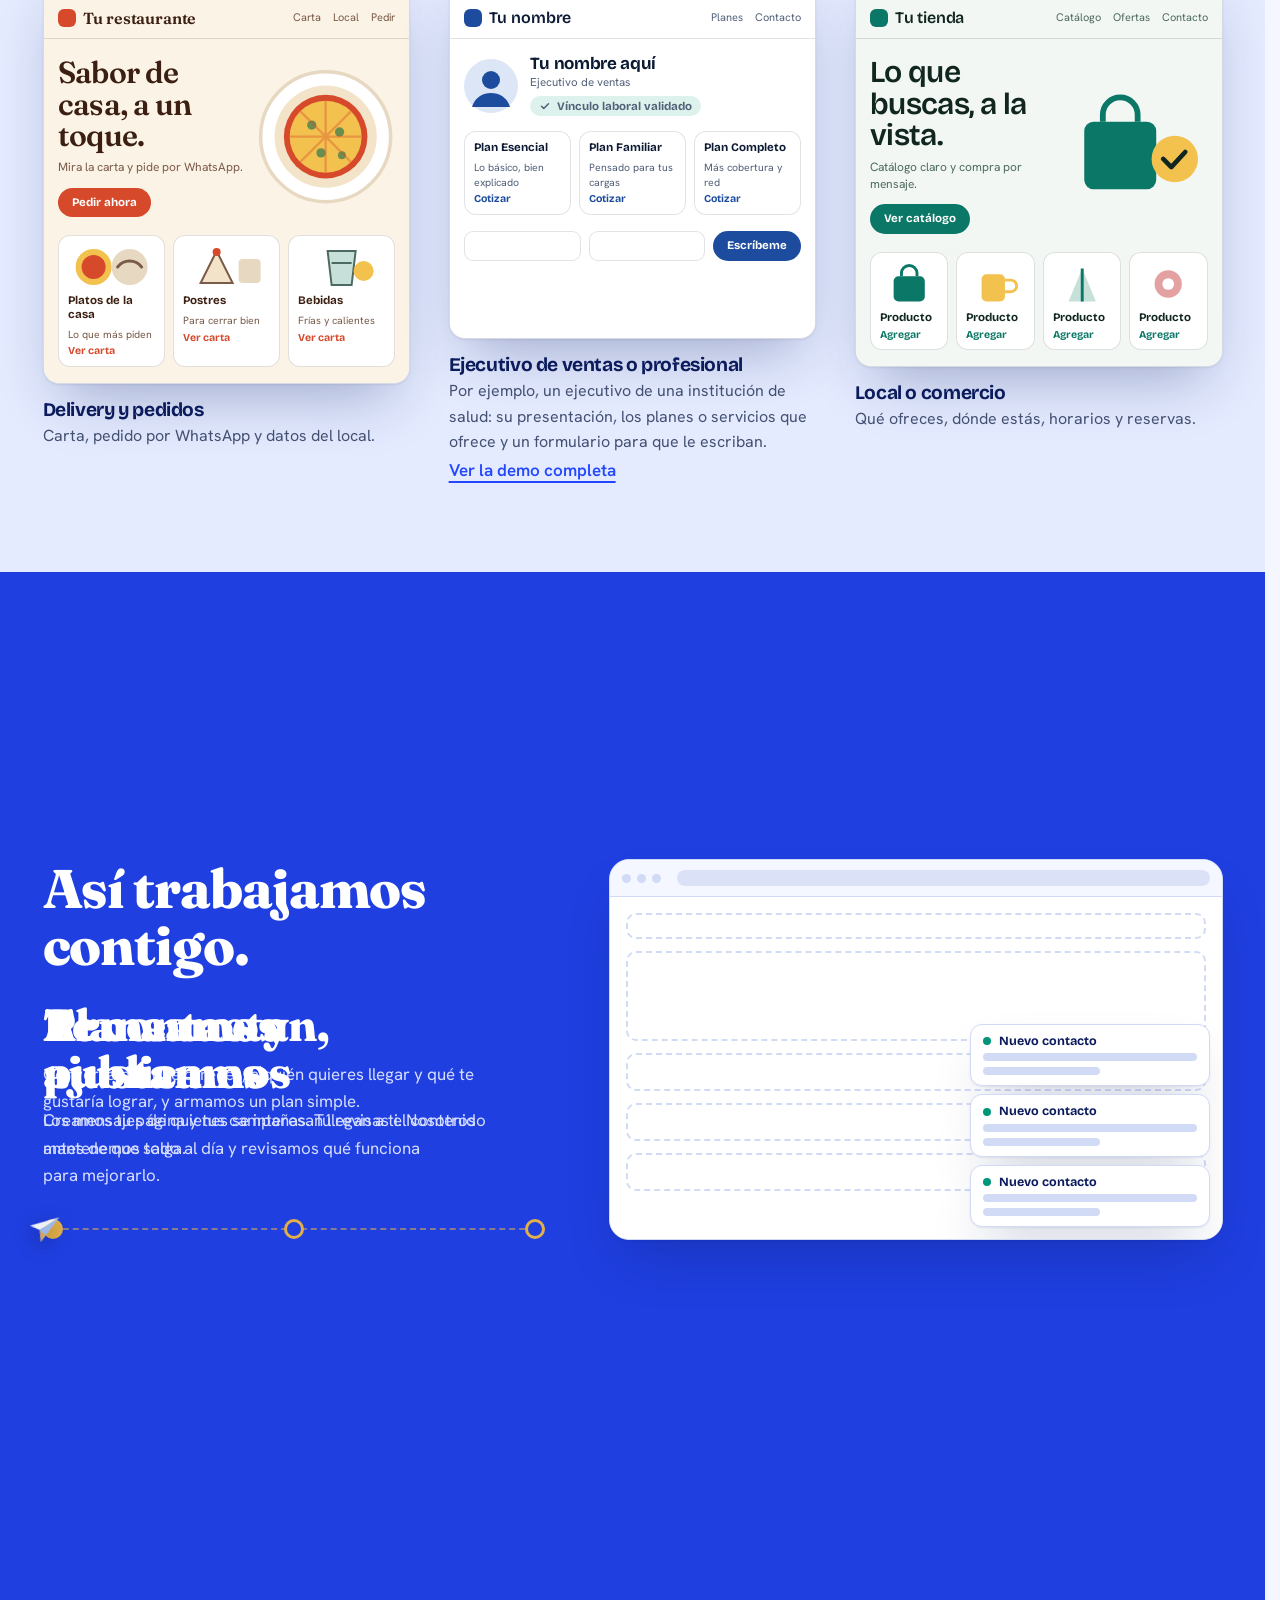
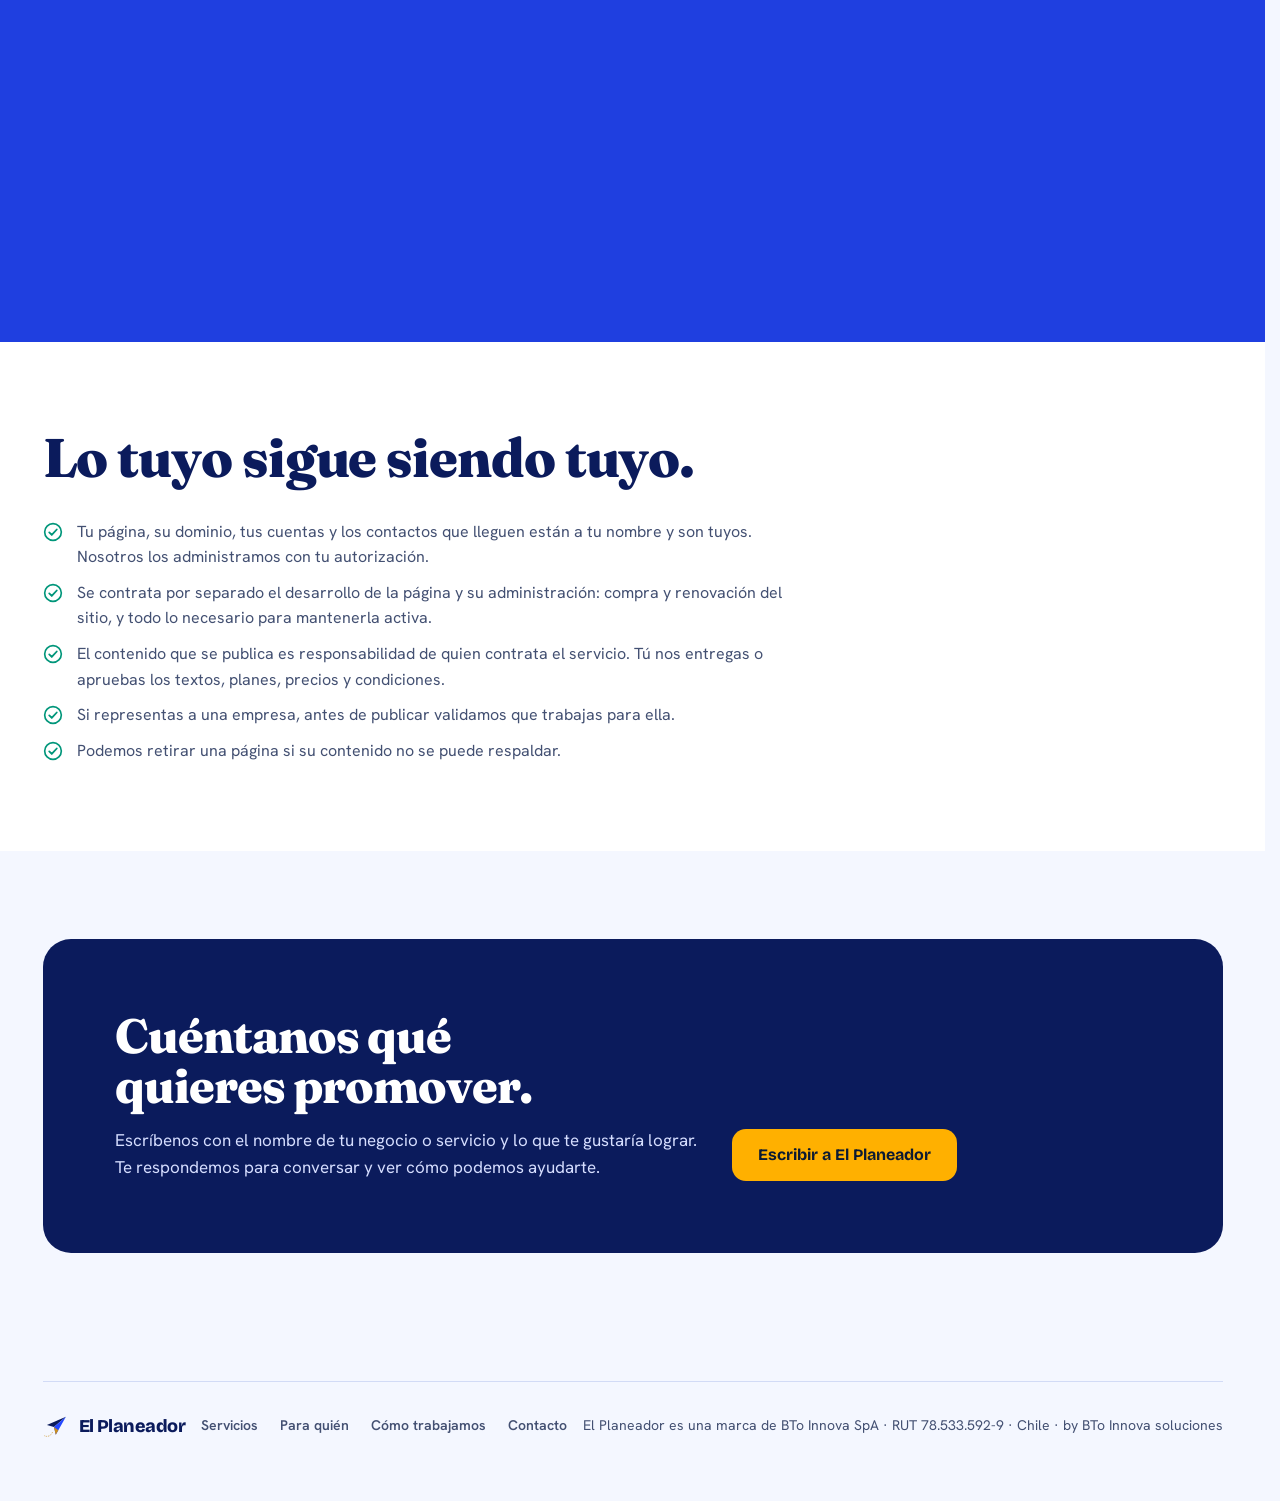
==== commit 640457ab: "v3 editorial (pagina aparte) y barra sin desborde en celular" ====
--- a/index.html
+++ b/index.html
@@ -764,6 +764,8 @@
     .rub-txt.g4 { background: #1F3FBF; }
     .rub-txt.g5 { background: #0B1B5C; }
     @media (max-width: 860px) { .rubros-grid { grid-template-columns: 1fr; grid-auto-rows: 210px; } .rub.g1 { grid-row: span 1; } }
+    /* barra en celular: que quepan los cuatro controles sin scroll horizontal */
+    @media (max-width: 480px) { .barra .caja { padding-inline: 10px; gap: 6px; } .menu { gap: 6px; } .tema-btn { padding: 0 10px; } .tema-btn .tema-txt { display: none; } .menu-btn { padding: 0 10px; } .menu .boton { padding: 0 12px; } .barra .marca { font-size: 15px; } }
 </style>
 </head>
 <body>
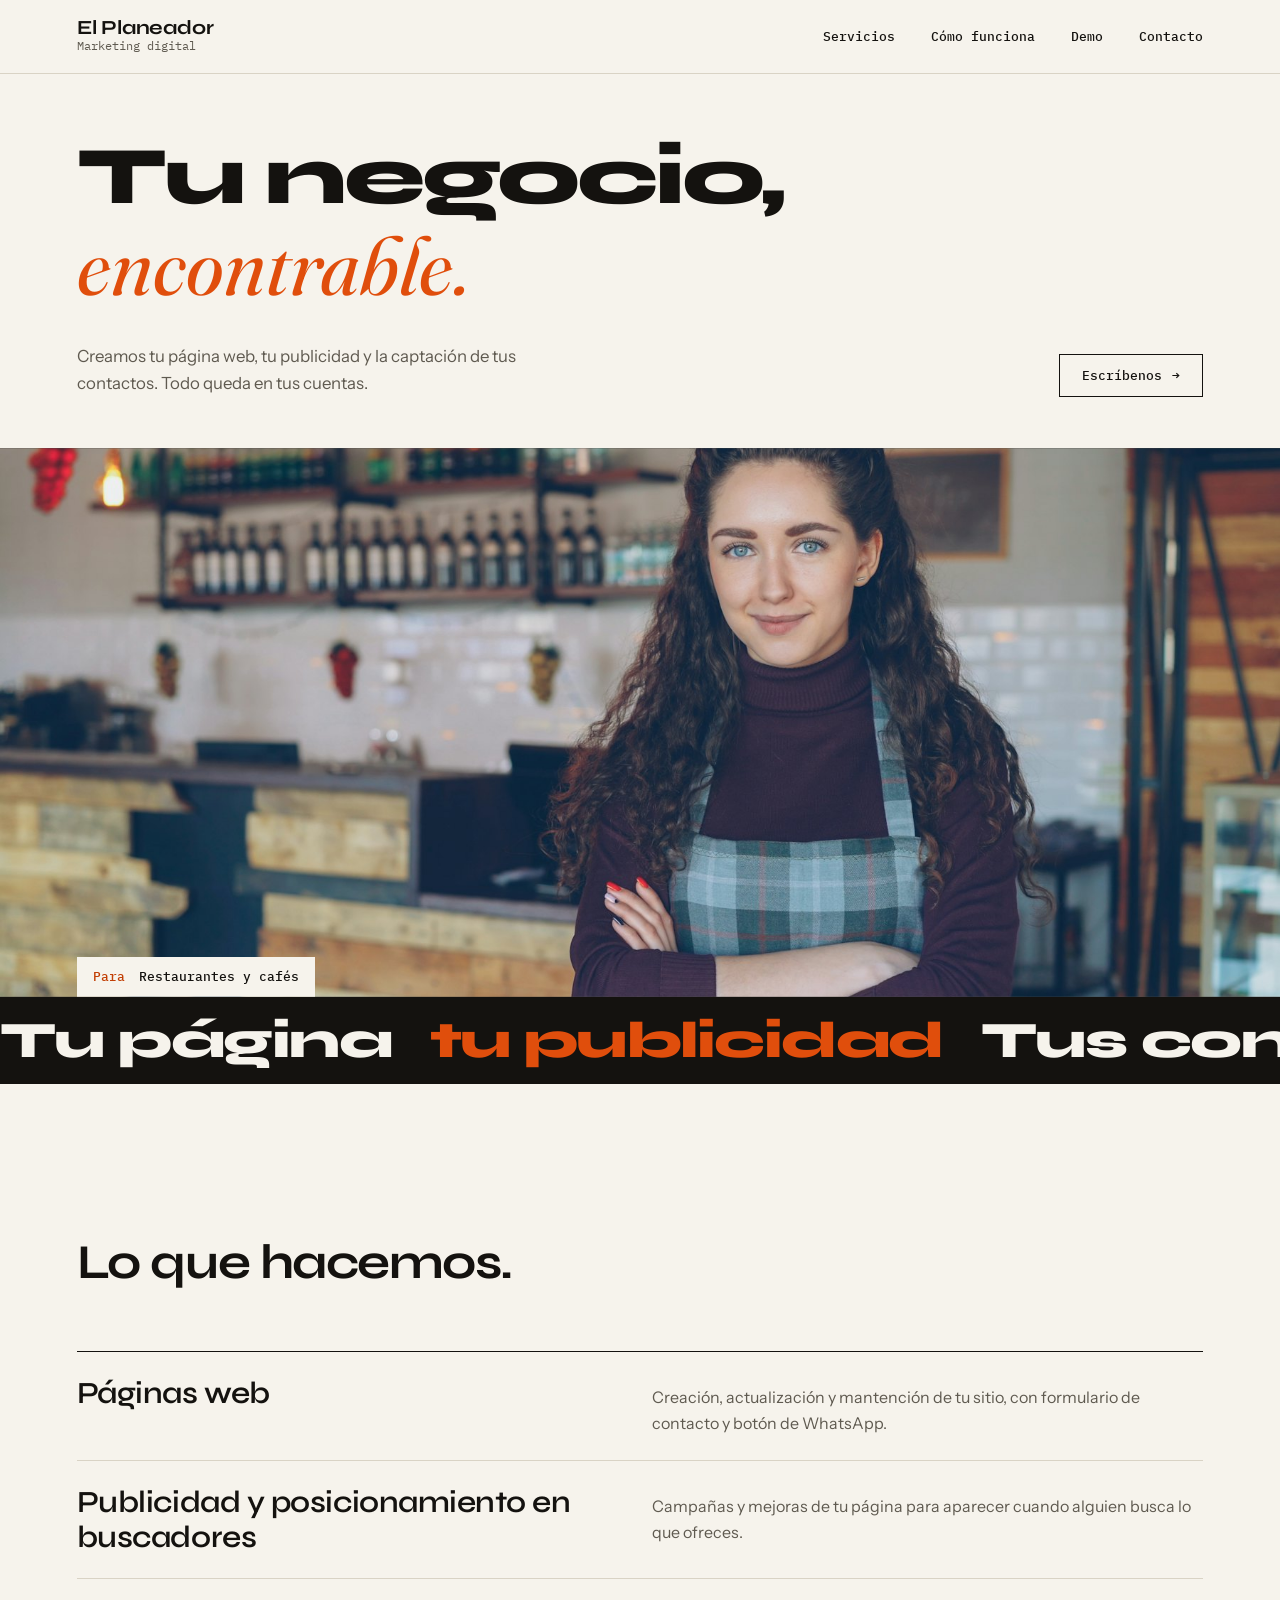
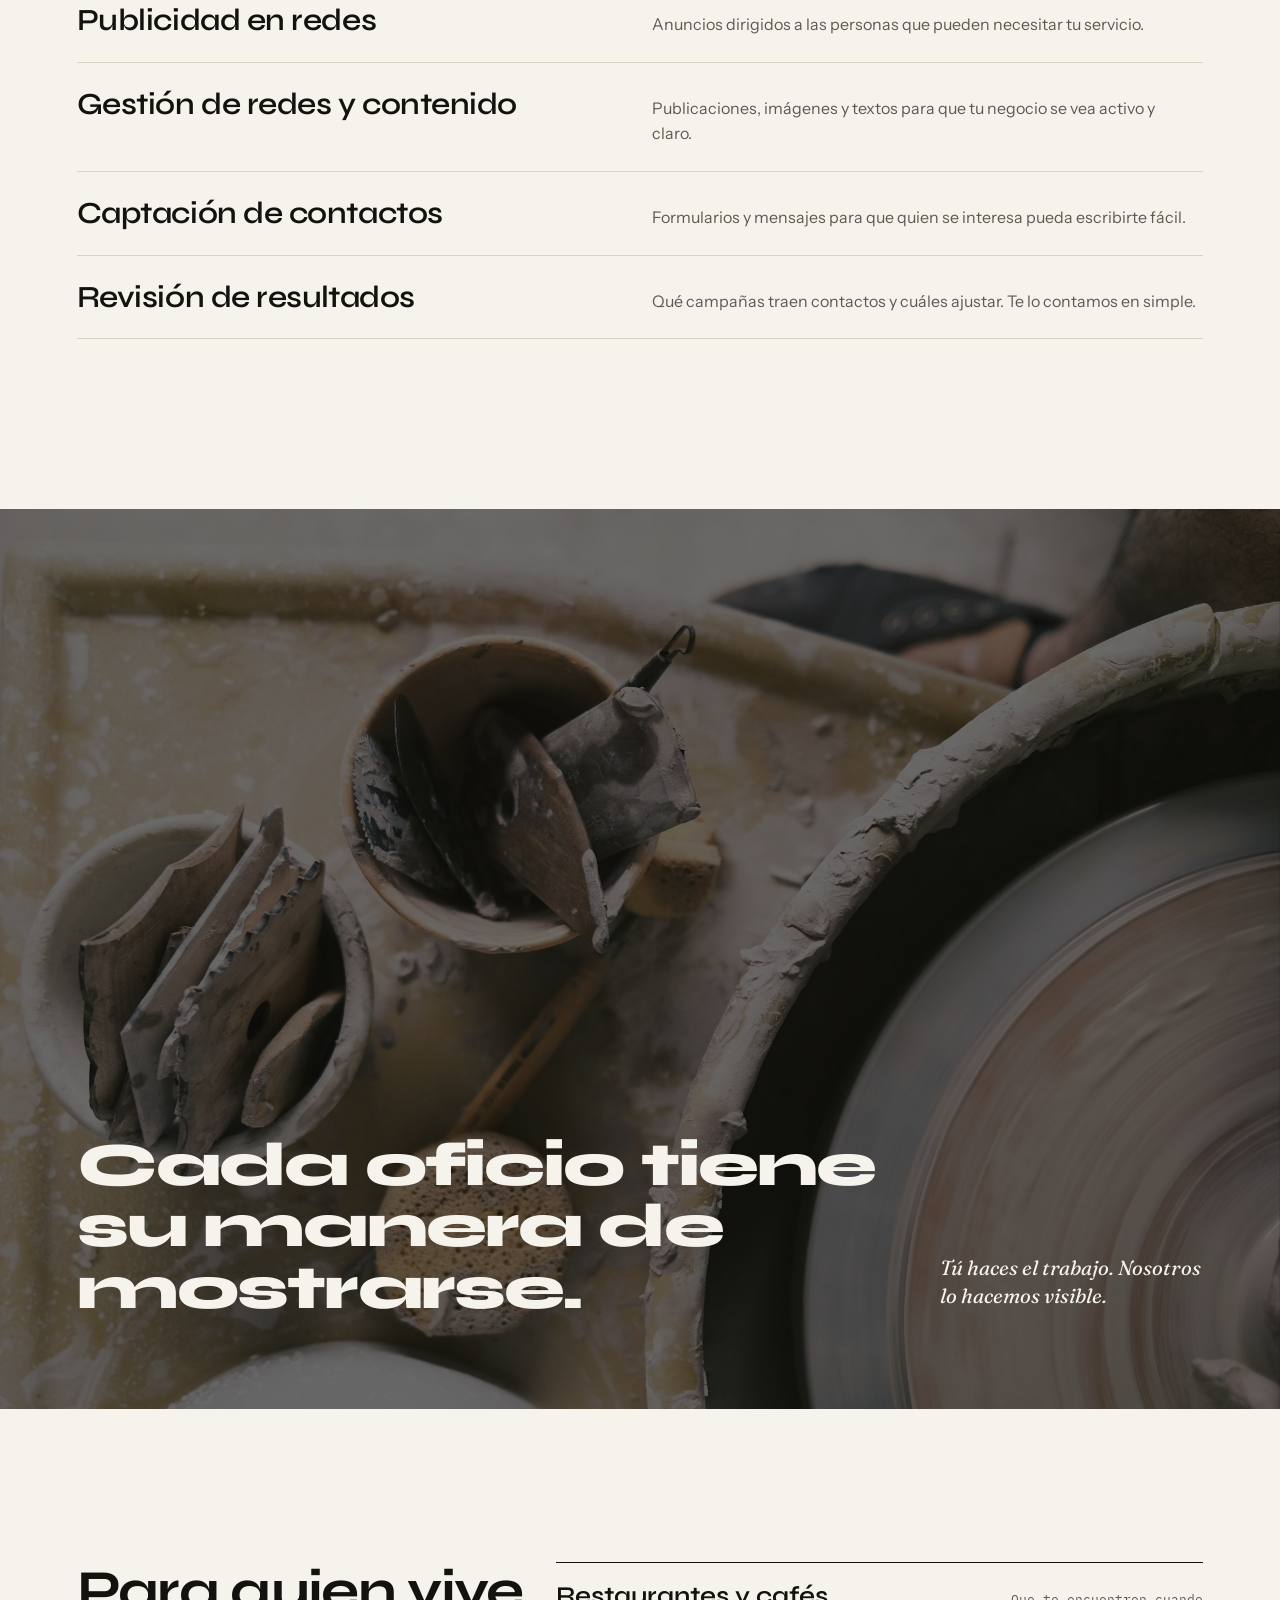
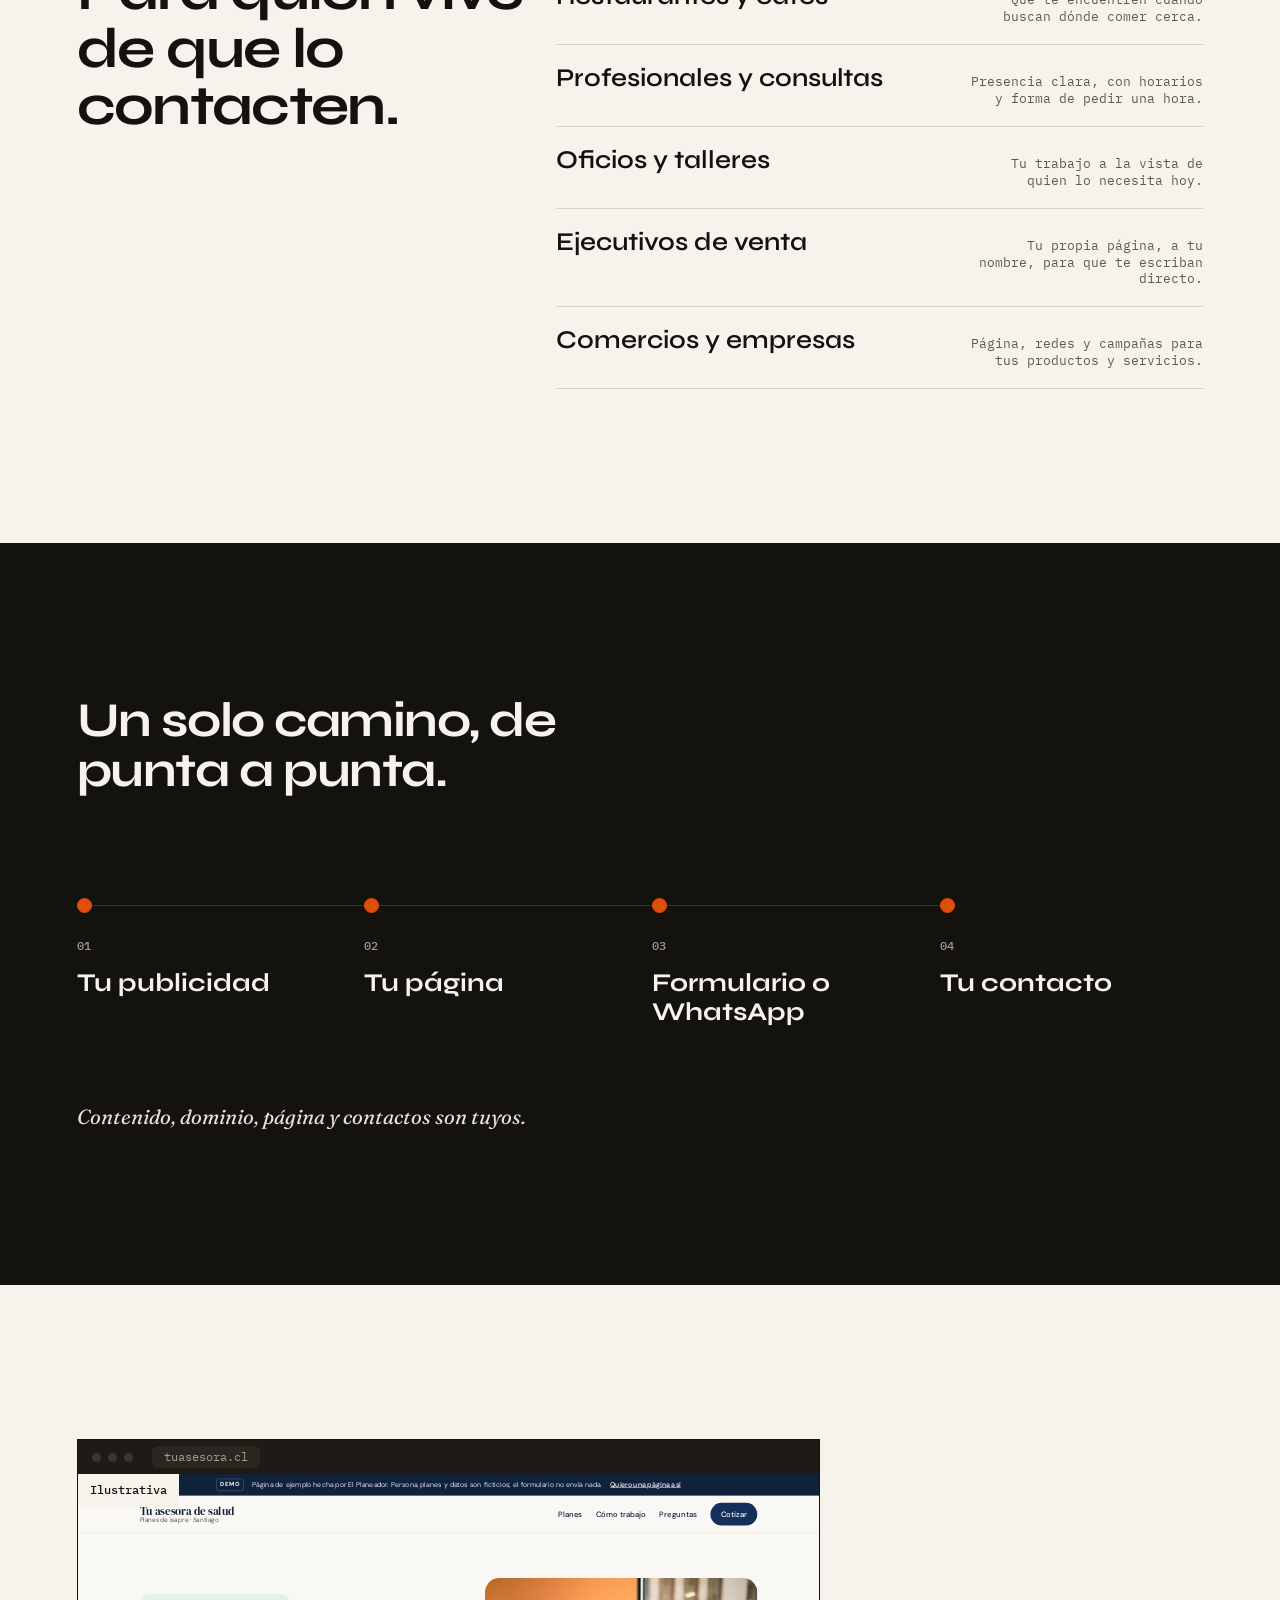
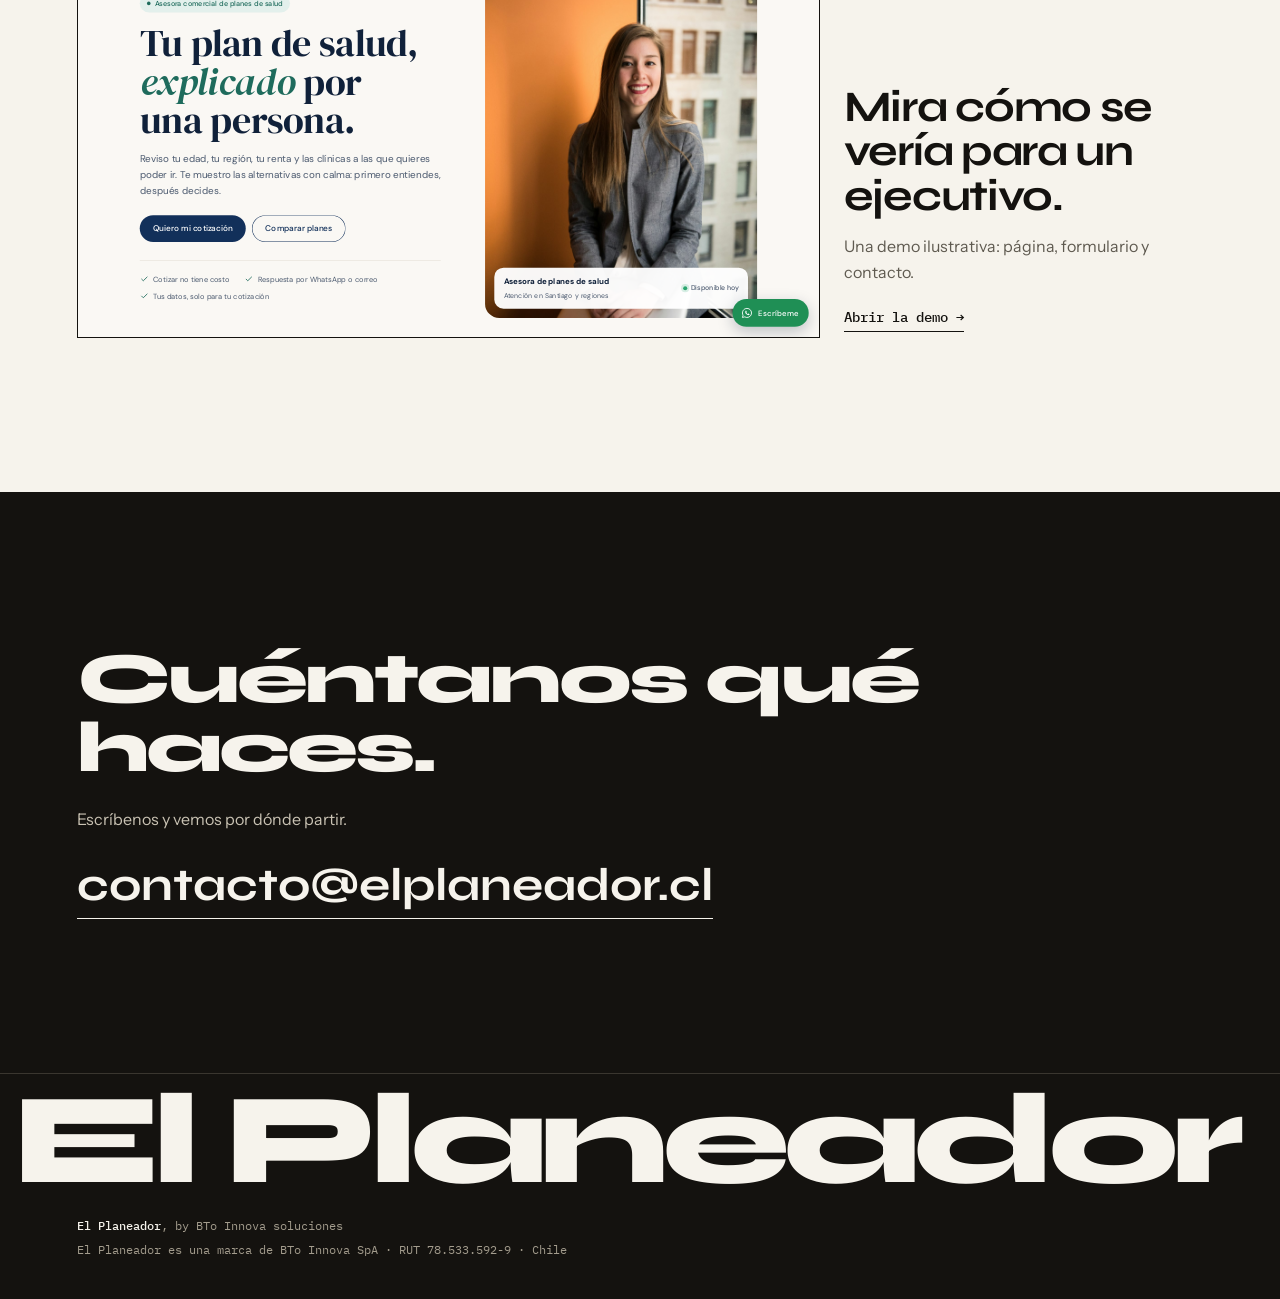
==== commit f98c2f87: "La v4 pasa a ser la portada oficial de El Planeador; la portada anterior queda en /v2/ Co-Authored-B" ====
--- a/index.html
+++ b/index.html
@@ -2,1622 +2,444 @@
 <html lang="es-CL">
 <head>
 <meta charset="utf-8">
-<script>(function(){try{var t=null,m=/[?&]tema=(noche|dia)/.exec(location.search);if(m){t=m[1];try{localStorage.setItem('planeador_tema',t)}catch(e){}}else{try{t=localStorage.getItem('planeador_tema')}catch(e){}}if(t==='noche'||t==='dia'){document.documentElement.setAttribute('data-tema',t)}}catch(e){}})();</script>
 <meta name="viewport" content="width=device-width, initial-scale=1">
-<title>El Planeador</title>
 <meta name="robots" content="noindex, nofollow">
-<meta name="description" content="Agencia chilena de marketing digital: páginas web, publicidad en redes sociales y buscadores, y gestión de contenido para negocios, ejecutivos y empresas de todo rubro.">
-<link rel="canonical" href="https://elplaneador.cl/">
-<meta property="og:title" content="El Planeador · Agencia de marketing digital">
-<meta property="og:description" content="Páginas web y publicidad en redes y buscadores para tu negocio o servicio.">
-<meta property="og:type" content="website">
-<meta property="og:locale" content="es_CL">
-<meta name="theme-color" content="#0F2547">
-<link rel="icon" href="data:image/svg+xml,%3Csvg xmlns='http://www.w3.org/2000/svg' viewBox='0 0 200 200'%3E%3Crect width='200' height='200' rx='44' fill='%230F2547'/%3E%3Cpath d='M176 28L30 92l54 16z' fill='%23F4F6F8'/%3E%3Cpath d='M176 28L84 108l14 60z' fill='%239DB8E8'/%3E%3Cpath d='M84 108l14 60 20-36z' fill='%23D2A55A'/%3E%3C/svg%3E">
+<title>El Planeador · Páginas web, publicidad y contactos para tu negocio</title>
+<meta name="description" content="Creamos tu página web, tu publicidad y la captación de tus contactos. Todo queda en tus cuentas. El Planeador, by BTo Innova soluciones.">
 <link rel="preconnect" href="https://fonts.googleapis.com">
 <link rel="preconnect" href="https://fonts.gstatic.com" crossorigin>
-<link rel="stylesheet" href="https://fonts.googleapis.com/css2?family=Bricolage+Grotesque:opsz,wdth,wght@12..96,75..100,200..800&family=Hanken+Grotesk:wght@400;500;600;700&family=Fraunces:opsz,wght@9..144,400..800&display=swap">
+<link rel="stylesheet" href="https://fonts.googleapis.com/css2?family=Syne:wght@600;700;800&family=Fraunces:ital,opsz,wght@1,9..144,400&family=Instrument+Sans:wght@400&family=IBM+Plex+Mono:wght@400;500&display=swap">
 <style>
     :root {
-        color-scheme: light;
-        --suelo: #F4F7FF;
-        --superficie: #FFFFFF;
-        --linea: #D2DBF6;
-        --tinta: #0A1235;
-        --suave: #435072;
-        --marino: #0B1B5C;
-        --azul: #2347FF;
-        --oro: #FFB000;
-        --oro-suave: #FFEFC2;
-        --coral: #FF5C7A;
-        --valido: #00967A;
-        --valido-suave: #D7F5EC;
-        --hondo: #1F3FE0;
-        --sobre-hondo: #FFFFFF;
-        --sobre-hondo-suave: #D6DEFF;
-        --foco: #2347FF;
-        --sombra: 0 1px 2px rgba(11, 27, 92, .08), 0 28px 56px -18px rgba(11, 27, 92, .32);
-        --logo-a: #0B1B5C; --logo-b: #2347FF;
-        --display: "Bricolage Grotesque", "Segoe UI", system-ui, sans-serif;
-        --texto: "Hanken Grotesk", system-ui, -apple-system, "Segoe UI", sans-serif;
-    }
-    * { box-sizing: border-box; }
-    html { scroll-behavior: smooth; }
-    body { margin: 0; background: var(--suelo); color: var(--tinta); font: 400 17px/1.6 var(--texto); -webkit-font-smoothing: antialiased; }
-    ::selection { background: var(--oro); color: #0C1A33; }
-    :focus-visible { outline: 3px solid var(--foco); outline-offset: 3px; border-radius: 6px; }
+        --papel: #F6F3EC; --tinta: #14120F; --piedra: #5F5A50; --filete: #D9D3C5; --brasa: #E04E0C; --brasa-t: #C23F05; --marfil: #EDE7DA;
+        --filete-osc: #3A362F; --claro-osc: #E8E2D4;
+        --syne: "Syne", "Segoe UI", system-ui, sans-serif;
+        --serif: "Fraunces", Georgia, serif;
+        --mono: "IBM Plex Mono", ui-monospace, Consolas, monospace;
+        --cuerpo: "Instrument Sans", system-ui, -apple-system, "Segoe UI", sans-serif;
+        --m: clamp(20px, 6vw, 96px);
+        --ease: cubic-bezier(.2, .7, .2, 1);
+    }
+    *, *::before, *::after { box-sizing: border-box; }
+    html { scroll-behavior: smooth; scroll-padding-top: 76px; }
+    body { margin: 0; background: var(--papel); color: var(--tinta); font: 400 clamp(1rem, 1.1vw, 1.125rem)/1.6 var(--cuerpo); -webkit-font-smoothing: antialiased; overflow-x: hidden; }
+    img { display: block; max-width: 100%; }
     a { color: inherit; }
-    h1, h2, h3 { font-family: var(--display); margin: 0; color: var(--marino); text-wrap: balance; letter-spacing: -.03em; line-height: 1.04; }
-    p { margin: 0; text-wrap: pretty; }
-    .caja { width: min(1180px, 100% - 32px); margin-inline: auto; }
-    .solo-lector { position: absolute; width: 1px; height: 1px; overflow: hidden; clip-path: inset(50%); }
-
-    /* ---- botones ---- */
-    .boton { display: inline-flex; align-items: center; justify-content: center; gap: 8px; min-height: 52px; padding: 0 26px; font: 700 16px/1 var(--display); border-radius: 14px; text-decoration: none; border: 0; cursor: pointer; transition: transform .2s cubic-bezier(.2,.8,.2,1), background-color .2s; }
-    .boton:hover { transform: translateY(-2px); }
-    .boton-primario { background: var(--marino); color: var(--suelo); }
-    .boton-primario:hover { background: var(--azul); color: var(--suelo); }
-    .boton-oro { background: var(--oro); color: #0C1A33; }
-    .boton-oro:hover { background: #E2B04A; }
-    .enlace { font-weight: 600; color: var(--azul); text-decoration-thickness: 2px; text-underline-offset: 5px; }
-
-    .logo { width: 1em; height: 1em; display: block; }
-    .logo .a { fill: var(--logo-a); } .logo .b { fill: var(--logo-b); } .logo .c { fill: #C98F1E; } .logo .d { stroke: #C98F1E; }
-
-    /* ---- barra ---- */
-    .barra { position: sticky; top: 12px; z-index: 20; margin-top: 12px; }
-    .barra .caja { display: flex; align-items: center; justify-content: space-between; gap: 12px; background: color-mix(in srgb, var(--superficie) 90%, transparent); backdrop-filter: blur(14px); border: 1px solid var(--linea); border-radius: 18px; padding: 8px 10px 8px 16px; box-shadow: var(--sombra); }
-    .marca { display: inline-flex; align-items: center; gap: 10px; text-decoration: none; font: 800 21px/1 var(--display); color: var(--marino); letter-spacing: -.03em; }
-    .marca .logo { font-size: 32px; }
-    .menu { display: flex; align-items: center; gap: 22px; font-size: 15px; font-weight: 600; }
-    .menu a { text-decoration: none; }
-    .menu a:not(.boton):hover, .sub-boton:hover { color: var(--azul); }
-    .menu .boton { min-height: 42px; padding: 0 18px; font-size: 14px; border-radius: 12px; }
-    .sub { position: relative; }
-    .sub-boton { font: inherit; font-weight: 600; color: inherit; background: none; border: 0; padding: 8px 4px; cursor: pointer; }
-    .sub-lista { display: none; position: absolute; top: 100%; left: -12px; min-width: 190px; padding: 8px; background: var(--superficie); border: 1px solid var(--linea); border-radius: 14px; box-shadow: var(--sombra); }
-    .sub:hover .sub-lista, .sub:focus-within .sub-lista, .sub.abierto .sub-lista { display: block; }
-    .sub-lista a { display: block; padding: 10px 14px; border-radius: 10px; white-space: nowrap; }
-    .sub-lista a:hover { background: var(--suelo); }
-    @media (max-width: 720px) { .menu > a:not(.boton) { display: none; } .menu { gap: 8px; } .marca { font-size: 17px; gap: 7px; } .marca .logo { font-size: 26px; } .sub-boton { font-size: 13px; padding: 8px 2px; } .menu .boton { padding: 0 14px; font-size: 13px; } .sub-lista { right: 0; left: auto; } }
-
-    /* ---- hero ---- */
-    .hero { position: relative; padding: 40px 0 72px; overflow: clip; }
-    .hero .caja { position: relative; display: grid; grid-template-columns: 1.25fr .75fr; gap: clamp(32px, 5vw, 72px); align-items: start; }
-    .hero h1 { font-size: clamp(2.4rem, 5.6vw, 4.4rem); font-weight: 800; line-height: .98; }
-    .hero h1 .subraya { display: inline-block; text-decoration: underline; text-decoration-color: var(--oro); text-decoration-thickness: .09em; text-underline-offset: .12em; text-decoration-skip-ink: none; }
-    .bajada { margin-top: 24px; max-width: 34em; font-size: clamp(1.05rem, 2vw, 1.22rem); color: var(--suave); }
-    .controles { margin: 36px 0 0; padding: 0; list-style: none; display: grid; grid-template-columns: repeat(3, 1fr); border-top: 1px solid var(--linea); }
-    .controles li { padding: 18px 20px 4px 0; display: grid; gap: 6px; align-content: start; }
-    .controles li + li { padding-left: 20px; border-left: 1px solid var(--linea); }
-    .controles svg { width: 22px; height: 22px; color: var(--valido); }
-    .controles strong { font: 700 1.02rem/1.2 var(--display); color: var(--marino); letter-spacing: -.01em; }
-    .controles span { font-size: .95rem; line-height: 1.45; color: var(--suave); }
-    .acciones { margin-top: 32px; display: flex; flex-wrap: wrap; align-items: center; gap: 12px 24px; }
-    @media (max-width: 960px) { .hero .caja { grid-template-columns: 1fr; } }
-    @media (max-width: 640px) {
-        .hero { padding-top: 36px; }
-        .controles { grid-template-columns: 1fr; }
-        .controles li, .controles li + li { padding: 14px 0; border-left: 0; border-top: 1px solid var(--linea); grid-template-columns: 26px 1fr; column-gap: 12px; }
-        .controles li:first-child { border-top: 0; }
-        .controles svg { grid-row: span 2; }
-    }
-
-    /* ruta de vuelo decorativa */
-    .ruta { position: absolute; inset: 0; width: 100%; height: 100%; pointer-events: none; z-index: 0; }
-    .ruta path { fill: none; stroke: var(--oro); stroke-width: 2; stroke-linecap: round; stroke-dasharray: 2 12; opacity: .55; }
-    .avion { position: absolute; top: 0; left: 0; width: 40px; height: 40px; pointer-events: none; z-index: 1; margin: -20px 0 0 -20px; offset-path: path('M 760 760 C 1040 720, 1240 520, 1310 320 S 1400 90, 1470 20'); offset-rotate: auto 12deg; offset-distance: 100%; opacity: .9; }
-    .hero .caja > * { position: relative; z-index: 1; }
-    @media (max-width: 960px) { .ruta, .avion { display: none; } }
-
-    /* tarjeta de consulta */
-    .consulta { background: var(--superficie); border: 1px solid var(--linea); border-radius: 24px; box-shadow: var(--sombra); padding: 28px; display: grid; gap: 16px; }
-    .consulta h2 { font-size: 1.7rem; font-weight: 800; }
-    .consulta > p { color: var(--suave); font-size: 15.5px; }
-    .consulta fieldset { border: 0; margin: 0; padding: 0; display: flex; flex-wrap: wrap; gap: 8px; }
-    .op { display: inline-flex; align-items: center; gap: 8px; padding: 10px 16px; border: 1px solid var(--linea); border-radius: 999px; font: 700 15px/1 var(--display); cursor: pointer; }
-    .op input { position: absolute; opacity: 0; pointer-events: none; }
-    .op:has(input:checked) { background: var(--marino); color: var(--suelo); border-color: var(--marino); }
-    .op:has(input:focus-visible) { outline: 3px solid var(--foco); outline-offset: 3px; }
-    .op.off { opacity: .5; cursor: not-allowed; }
-    .op small { font: 500 12px var(--texto); color: var(--suave); }
-    .campo { display: grid; gap: 8px; font: 700 15px/1.2 var(--display); color: var(--marino); }
-    .campo select { min-height: 52px; padding: 0 14px; font: 500 16px var(--texto); color: var(--tinta); background: var(--suelo); border: 1px solid var(--linea); border-radius: 12px; }
-    .consulta .boton { width: 100%; }
-    .nota { font-size: 13px; color: var(--suave); line-height: 1.45; }
-
-    /* ---- secciones ---- */
-    .seccion { padding: 88px 0; }
-    .seccion > .caja > h2, .titulo-sec { font-size: clamp(2rem, 4.6vw, 3.4rem); font-weight: 800; max-width: 15em; }
-    .intro { margin-top: 16px; max-width: 38em; color: var(--suave); font-size: 1.1rem; }
-
-    /* ficha validada */
-    .validacion { display: grid; grid-template-columns: 1fr 1fr; gap: clamp(32px, 6vw, 96px); align-items: center; }
-    .no-hacemos { margin: 28px 0 0; padding: 0; list-style: none; display: grid; gap: 10px; }
-    .no-hacemos li { display: grid; grid-template-columns: 22px 1fr; gap: 12px; font-size: 1rem; color: var(--suave); }
-    .no-hacemos svg { width: 20px; height: 20px; color: var(--suave); margin-top: 3px; }
-    .ficha { position: relative; background: var(--superficie); border: 1px solid var(--linea); border-radius: 22px; box-shadow: var(--sombra); padding: 28px; transform: rotate(-1.6deg); max-width: 460px; justify-self: center; width: 100%; }
-    .ficha-ejemplo { position: absolute; top: -13px; right: 22px; background: var(--oro-suave); color: var(--tinta); font: 700 12px/1 var(--display); letter-spacing: .06em; text-transform: uppercase; padding: 8px 12px; border-radius: 999px; }
-    .ficha-cab { display: flex; align-items: center; gap: 14px; padding-bottom: 20px; border-bottom: 1px dashed var(--linea); }
-    .ficha-foto { width: 56px; height: 56px; border-radius: 16px; background: var(--suelo); border: 1px solid var(--linea); display: grid; place-items: center; color: var(--suave); }
-    .ficha-foto svg { width: 28px; height: 28px; }
-    .ficha-cab strong { display: block; font: 700 1.15rem/1.15 var(--display); color: var(--marino); }
-    .ficha-cab span { font-size: .92rem; color: var(--suave); }
-    .ficha dl { margin: 0; padding-top: 6px; }
-    .ficha dl > div { display: flex; align-items: center; justify-content: space-between; gap: 12px; padding: 14px 0; border-bottom: 1px solid var(--linea); }
-    .ficha dl > div:last-child { border-bottom: 0; }
-    .ficha dt { font: 600 .98rem/1.3 var(--display); color: var(--marino); }
-    .ficha dt small { display: block; font: 400 .85rem/1.35 var(--texto); color: var(--suave); }
-    .valido { flex: none; display: inline-flex; align-items: center; gap: 6px; background: var(--valido-suave); color: var(--valido); font: 700 13px/1 var(--display); padding: 8px 12px; border-radius: 999px; }
-    .valido svg { width: 15px; height: 15px; }
-    .ficha-pie { margin-top: 10px; font-size: .82rem; color: var(--suave); }
-
-    /* ruta de pasos */
-    .hondo { background: var(--hondo); color: var(--sobre-hondo); position: relative; overflow: clip; }
-    .hondo h2 { color: var(--sobre-hondo); }
-    .hondo .intro { color: var(--sobre-hondo-suave); }
-    .pasos { margin: 56px 0 0; padding: 0; list-style: none; display: grid; grid-template-columns: repeat(3, 1fr); gap: 0; position: relative; }
-    .pasos::before { content: ""; position: absolute; left: 0; right: 0; top: 13px; border-top: 2px dashed rgba(226,176,74,.55); }
-    .pasos li { position: relative; padding: 48px 32px 0 0; }
-    .pasos li::before { content: ""; position: absolute; top: 4px; left: 0; width: 20px; height: 20px; border-radius: 50%; background: var(--hondo); border: 3px solid #E2B04A; }
-    .pasos li:last-child::before { background: #E2B04A; }
-    .pasos h3 { color: var(--sobre-hondo); font-size: 1.4rem; font-weight: 700; margin-bottom: 10px; }
-    .pasos p { color: var(--sobre-hondo-suave); font-size: 1rem; max-width: 22em; }
-    @media (max-width: 760px) {
-        .pasos { grid-template-columns: 1fr; gap: 28px; }
-        .pasos::before { top: 0; bottom: 0; left: 9px; right: auto; border-top: 0; border-left: 2px dashed rgba(226,176,74,.55); }
-        .pasos li { padding: 0 0 0 44px; }
-        .pasos li::before { top: 2px; }
-    }
-
-    /* herramientas */
-    .herr { margin-top: 48px; display: grid; grid-template-columns: 7fr 5fr; gap: 20px; align-items: stretch; }
-    .calc { background: var(--hondo); color: #EEF2F7; border-radius: 24px; padding: clamp(28px, 4vw, 48px); display: grid; align-content: space-between; gap: 28px; }
-    .calc .gran { font: 800 clamp(5rem, 14vw, 9rem)/.85 var(--display); letter-spacing: -.06em; color: #E2B04A; }
-    .calc h3 { color: #EEF2F7; font-size: 1.7rem; font-weight: 700; margin-bottom: 8px; }
-    .calc p { color: #B5C3DC; max-width: 28em; }
-    .calc .boton { justify-self: start; }
-    .guias { display: grid; align-content: start; border-top: 2px solid var(--marino); }
-    .guias a { display: grid; gap: 4px; padding: 22px 8px 22px 0; text-decoration: none; border-bottom: 1px solid var(--linea); transition: padding-left .2s cubic-bezier(.2,.8,.2,1); }
-    .guias a:hover { padding-left: 10px; }
-    .guias strong { font: 700 1.3rem/1.2 var(--display); color: var(--marino); letter-spacing: -.02em; }
-    .guias span { color: var(--suave); font-size: 1rem; }
-    .guias em { font-style: normal; font-weight: 700; color: var(--azul); font-size: .95rem; }
-    .guias-tit { font: 700 .95rem/1 var(--display); color: var(--suave); letter-spacing: .02em; padding: 14px 0 10px; }
-    @media (max-width: 860px) { .herr { grid-template-columns: 1fr; } .validacion { grid-template-columns: 1fr; } .ficha { transform: rotate(-1deg); } }
-
-    /* ejecutivos */
-    .ejec { background: var(--hondo); border-radius: 28px; padding: clamp(32px, 6vw, 72px); display: grid; grid-template-columns: 1.4fr 1fr; gap: 32px; align-items: end; color: var(--sobre-hondo); }
-    .ejec h2 { color: var(--sobre-hondo); font-size: clamp(1.9rem, 4vw, 3rem); font-weight: 800; }
-    .ejec p { margin-top: 16px; color: var(--sobre-hondo-suave); max-width: 36em; }
-    .ejec .boton { justify-self: start; }
-    @media (max-width: 860px) { .ejec { grid-template-columns: 1fr; } }
-
-    .pie { padding: 40px 0 56px; font-size: 14px; color: var(--suave); }
-    .pie .caja { display: flex; flex-wrap: wrap; justify-content: space-between; gap: 12px; align-items: center; border-top: 1px solid var(--linea); padding-top: 24px; }
-    .pie .marca { font-size: 18px; } .pie .marca .logo { font-size: 26px; }
-    .pie-enlaces { display: flex; flex-wrap: wrap; gap: 8px 22px; font-weight: 600; }
-    .pie-enlaces a { text-decoration: none; padding: 8px 0; }
-    .pie-enlaces a:hover { color: var(--azul); text-decoration: underline; text-underline-offset: 4px; }
-
-    /* listas editoriales (servicios y rubros) */
-    .lista-ed { margin-top: 40px; display: grid; grid-template-columns: repeat(2, 1fr); column-gap: clamp(24px, 5vw, 72px); border-top: 2px solid var(--marino); }
-    .lista-ed > div { display: grid; gap: 4px; padding: 20px 0; border-bottom: 1px solid var(--linea); align-content: start; }
-    .lista-ed strong { font: 700 1.25rem/1.2 var(--display); color: var(--marino); letter-spacing: -.02em; }
-    .lista-ed span { color: var(--suave); font-size: 1rem; max-width: 34em; }
-    @media (max-width: 760px) { .lista-ed { grid-template-columns: 1fr; } }
-    #condiciones .no-hacemos { max-width: 44em; margin-top: 32px; }
-    #condiciones .no-hacemos svg { color: var(--valido); }
-
-
-    /* ---- base nueva ---- */
-    html { scrollbar-gutter: stable; }
-    html.panel-abierto { overflow: hidden; }
-    :root { --ease: cubic-bezier(.16, .84, .3, 1); }
-
-    /* ---- portada: maqueta viva ---- */
-    @media (min-width: 961px) { .hero .caja { grid-template-columns: 1fr 1fr; } }
-    .hero h1 { font-size: clamp(2.3rem, 4.8vw, 4rem); }
-    .vivo { display: grid; gap: 14px; }
-    .vivo-rubros { display: flex; flex-wrap: wrap; gap: 8px; }
-    .vchip { font: 700 14px/1 var(--display); padding: 11px 16px; border-radius: 999px; border: 1px solid var(--linea); background: var(--superficie); color: var(--tinta); cursor: pointer; transition: background-color .25s, color .25s, border-color .25s, transform .25s var(--ease); }
-    .vchip:hover { transform: translateY(-2px); border-color: var(--azul); }
-    .vchip[aria-pressed="true"] { background: var(--marino); color: var(--suelo); border-color: var(--marino); }
-    .vivo-marco { background: var(--superficie); border: 1px solid var(--linea); border-radius: 20px; box-shadow: var(--sombra); overflow: hidden; }
-    .vivo-marco .mq-barra { align-items: center; }
-    .vivo-url { margin-left: 10px; flex: 1; height: 16px; border-radius: 8px; background: var(--linea); opacity: .7; display: block; }
-    .vivo-pagina { --acento: var(--oro); --acento-suave: var(--oro-suave); padding: 16px; display: grid; gap: 14px; min-height: 340px; align-content: start; transition: opacity .18s ease; }
-    .vivo-pagina[data-r="ejecutivo"] { --acento: var(--azul); --acento-suave: color-mix(in srgb, var(--azul) 18%, var(--superficie)); }
-    .vivo-pagina[data-r="tienda"] { --acento: var(--valido); --acento-suave: var(--valido-suave); }
-    .vivo-pagina[data-r="profesional"] { --acento: var(--marino); --acento-suave: color-mix(in srgb, var(--marino) 14%, var(--superficie)); }
-    .vivo-pagina.sale { opacity: 0; }
-    .vp-cab { display: flex; align-items: center; gap: 10px; }
-    .vp-cab .mq-logo { background: var(--acento); }
-    .vp-nav { margin-left: auto; display: flex; gap: 8px; }
-    .vp-nav i { width: 28px; height: 7px; border-radius: 4px; background: var(--linea); display: block; }
-    .vp-portada { display: grid; gap: 10px; padding: 22px 18px; border-radius: 14px; background: var(--hondo); justify-items: start; }
-    .vp-tit { font: 800 clamp(1.25rem, 2.6vw, 1.7rem)/1.05 var(--display); color: #EEF2F7; letter-spacing: -.03em; }
-    .vp-sub { color: #B5C3DC; font-size: .95rem; line-height: 1.4; }
-    .vivo-pagina .mq-btn { background: var(--acento); color: #fff; }
-    .vivo-pagina[data-r="restaurante"] .mq-btn { color: #0C1A33; }
-    .vp-filas { display: grid; gap: 12px; }
-    .vp-fila { display: grid; grid-template-columns: 42px 1fr 34px; gap: 12px; align-items: center; }
-    .vp-fila .mq-img { width: 42px; height: 42px; background: var(--acento-suave); }
-    .vp-fila .mq-chip { background: var(--acento-suave); height: 20px; }
-    .vp-grid { display: grid; grid-template-columns: 1fr 1fr; gap: 10px; }
-    .vp-prod { height: 84px; border-radius: 12px; background: var(--acento-suave); display: block; position: relative; }
-    .vp-prod::after { content: ""; position: absolute; left: 10px; bottom: 10px; width: 46%; height: 7px; border-radius: 4px; background: var(--acento); opacity: .55; }
-    .vp-horas { display: grid; grid-template-columns: repeat(3, 1fr); gap: 10px; }
-    .vp-hora { height: 34px; border-radius: 10px; border: 1px solid var(--linea); background: var(--acento-suave); display: block; }
-    .vp-hora:nth-child(2) { background: var(--acento); border-color: var(--acento); }
-    .vivo-nota { font-size: 13.5px; color: var(--suave); }
+    h1, h2, h3, p { margin: 0; }
+    h1, h2, h3 { overflow-wrap: break-word; }
+    :focus-visible { outline: 2px solid var(--brasa); outline-offset: 3px; }
+    .cur { font-family: var(--serif); font-style: italic; font-weight: 400; color: var(--brasa); letter-spacing: 0; }
+    .mono { font: 500 12px/1.4 var(--mono); }
+    .borde { padding-inline: var(--m); }
+
+    .saltar { position: absolute; left: 12px; top: -60px; z-index: 20; background: var(--tinta); color: var(--papel); padding: 10px 14px; font: 500 13px/1 var(--mono); text-decoration: none; }
+    .saltar:focus { top: 12px; }
+    /* barra */
+    .barra { display: flex; justify-content: space-between; align-items: center; gap: 16px; padding: 18px var(--m); border-bottom: 1px solid var(--filete); position: sticky; top: 0; z-index: 10; background: var(--papel); }
+    .marca { text-decoration: none; display: grid; line-height: 1.1; }
+    .marca b { font: 700 1.25rem/1 var(--syne); letter-spacing: -.01em; }
+    .marca span { font: 400 12px/1.4 var(--mono); color: var(--piedra); }
+    .barra nav { display: flex; gap: clamp(14px, 3vw, 36px); font: 500 13px/1 var(--mono); }
+    .barra nav a { text-decoration: none; padding: 8px 0; background: linear-gradient(var(--brasa), var(--brasa)) 0 100% / 0 1px no-repeat; transition: background-size .3s var(--ease); }
+    .barra nav a:hover { background-size: 100% 1px; }
+    @media (max-width: 640px) { .barra nav a:not(:last-child) { display: none; } }
+
+    /* S1 portada */
+    .portada { padding: clamp(28px, 5vw, 64px) var(--m) 0; }
+    .p-texto { display: grid; grid-template-columns: repeat(12, 1fr); column-gap: 24px; align-items: end; }
+    .p-texto h1 { grid-column: 1 / -1; font: 800 clamp(2.4rem, 6.4vw, 6.6rem)/.95 var(--syne); letter-spacing: -.035em; }
+    .p-texto h1 .cur { display: block; }
+    .p-texto p { grid-column: 1 / 6; margin-top: clamp(20px, 3vw, 40px); color: var(--piedra); font-size: clamp(1.05rem, 1.3vw, 1.25rem); }
+    .p-texto .btn { grid-column: 10 / 13; justify-self: end; }
+    .btn { display: inline-flex; align-items: center; gap: 10px; margin-top: 28px; padding: 14px 22px; border: 1px solid var(--tinta); font: 500 13px/1 var(--mono); text-decoration: none; transition: background .25s, color .25s; }
+    .btn:hover { background: var(--tinta); color: var(--papel); }
+    .p-foto { position: relative; margin: clamp(28px, 4vw, 56px) calc(var(--m) * -1) 0; aspect-ratio: 21 / 9; max-height: 78svh; width: calc(100% + var(--m) * 2); background: var(--tinta); overflow: hidden; }
+    .p-foto img { position: absolute; inset: 0; width: 100%; height: 100%; object-fit: cover; opacity: 0; transform: scale(1.06); transition: opacity 1.1s ease, transform 6s linear; }
+    .p-foto img.on { opacity: 1; transform: scale(1); }
+    .p-foto figcaption { position: absolute; left: var(--m); bottom: 0; padding: 12px 16px; background: var(--papel); font: 500 13px/1.2 var(--mono); display: flex; gap: 14px; }
+    .p-foto figcaption b { font-weight: 500; color: var(--brasa-t); }
+    @media (max-width: 860px) { .p-texto p, .p-texto .btn { grid-column: 1 / -1; justify-self: start; } .p-foto { aspect-ratio: 4 / 3; } }
+
+    /* franja en movimiento */
+    .franja { overflow: hidden; background: var(--tinta); color: #F6F3EC; }
+    .franja-pista { display: flex; width: max-content; padding: 18px 0; will-change: transform; animation: marcha 42s linear infinite; }
+    @keyframes marcha { to { transform: translate3d(-50%, 0, 0); } }
+    .franja-pista span { font: 800 clamp(1.6rem, 4vw, 3.4rem)/1 var(--syne); letter-spacing: -.03em; white-space: nowrap; padding-right: 2.4rem; }
+    .franja-pista span:nth-child(even) { color: var(--brasa); }
+
+    /* secciones */
+    .sec { padding-block: clamp(72px, 12vw, 160px); }
+    .sec h2 { font: 700 clamp(1.8rem, 3.8vw, 3.6rem)/1.02 var(--syne); letter-spacing: -.03em; max-width: 13em; }
+    .indice { margin-top: clamp(32px, 5vw, 64px); border-top: 1px solid var(--tinta); list-style: none; padding: 0; }
+    .indice li { display: grid; grid-template-columns: minmax(0, 1fr) minmax(0, 1fr); gap: 24px; align-items: baseline; padding: 24px 0; border-bottom: 1px solid var(--filete); transition: border-color .25s; }
+    .indice li:hover { border-bottom-color: var(--tinta); }
+    
+    .indice h3 { font: 600 clamp(1.3rem, 2.4vw, 2.2rem)/1.12 var(--syne); letter-spacing: -.015em; }
+    .indice p { color: var(--piedra); max-width: 34em; }
+    @media (max-width: 760px) { .indice li { grid-template-columns: 1fr; gap: 6px; } }
+
+    /* foto inmersiva */
+    .inmersiva { position: relative; height: 100svh; min-height: 520px; overflow: hidden; background: var(--tinta); color: #F6F3EC; display: grid; align-items: end; }
+    .inmersiva .fondo { position: absolute; inset: -6% 0; background: url("img/inmersiva-1.jpg") 50% 50% / cover no-repeat; will-change: transform; }
+    .inmersiva::before { content: ""; position: absolute; inset: 0; background: rgba(20, 18, 15, .62); z-index: 1; }
+    .inm-in { position: relative; z-index: 2; display: grid; grid-template-columns: repeat(12, 1fr); column-gap: 24px; padding: 0 var(--m) clamp(40px, 7vw, 96px); align-items: end; }
+    .inm-in h2 { grid-column: 1 / 10; font: 800 clamp(2rem, 4.8vw, 4.8rem)/1 var(--syne); letter-spacing: -.03em; max-width: none; color: #F6F3EC; }
+    .inm-in p { grid-column: 10 / 13; font: italic 400 clamp(1.1rem, 1.6vw, 1.5rem)/1.4 var(--serif); padding-bottom: 8px; }
+    @media (max-width: 860px) { .inm-in h2, .inm-in p { grid-column: 1 / -1; } .inm-in p { margin-top: 20px; } }
+
+    /* para quien */
+    .quien { display: grid; grid-template-columns: repeat(12, 1fr); column-gap: 24px; }
+    .quien h2 { grid-column: 1 / 6; align-self: start; position: sticky; top: 110px; font-size: clamp(2rem, 4.4vw, 4rem); }
+    .q-der { grid-column: 6 / 13; display: grid; gap: 40px; }
+    .q-foto { position: relative; aspect-ratio: 16 / 9; background: var(--marfil); overflow: hidden; }
+    .q-foto img { position: absolute; inset: 0; width: 100%; height: 100%; object-fit: cover; opacity: 0; transition: opacity .45s ease; }
+    .q-foto img.on { opacity: 1; }
+    .q-lista { list-style: none; padding: 0; margin: 0; border-top: 1px solid var(--tinta); }
+    .q-lista li { border-bottom: 1px solid var(--filete); }
+    .q-lista button { all: unset; box-sizing: border-box; width: 100%; display: flex; justify-content: space-between; align-items: baseline; gap: 16px; padding: 18px 0; font: 600 clamp(1.2rem, 2vw, 1.8rem)/1.15 var(--syne); transition: color .25s, padding-left .25s var(--ease); }
+    .q-lista button span { font: 400 13px/1.3 var(--mono); color: var(--piedra); text-align: right; max-width: 18em; }
+    .q-lista button:hover, .q-lista button:focus-visible { color: var(--brasa-t); padding-left: 10px; }
+    .q-lista button { cursor: pointer; }
+    .q-lista button:focus-visible { outline: 2px solid var(--brasa); outline-offset: 2px; }
+    @media (max-width: 860px) { .quien h2 { grid-column: 1 / -1; position: static; margin-bottom: 32px; } .q-der { grid-column: 1 / -1; } .q-lista button { flex-wrap: wrap; } .q-lista button span { text-align: left; max-width: none; } }
+
+    /* bloques oscuros */
+    .oscuro { background: var(--tinta); color: var(--claro-osc); }
+    .oscuro h2 { color: #F6F3EC; }
+    .camino { position: relative; margin-top: clamp(48px, 8vw, 110px); display: grid; grid-template-columns: repeat(4, 1fr); gap: 24px; }
+    .camino::before { content: ""; position: absolute; left: 0; right: calc(25% - 24px); top: 7px; height: 1px; background: var(--filete-osc); }
+    .luz { position: absolute; top: 6px; left: 0; width: 140px; height: 3px; background: linear-gradient(90deg, transparent, var(--brasa), transparent); transform: translateX(-140px); opacity: 0; }
+    .camino.vista .luz { animation: pasa 2.8s linear .3s 1 forwards; }
+    @keyframes pasa { 0% { opacity: 1; transform: translateX(-140px); } 85% { opacity: 1; } 100% { opacity: 0; transform: translateX(var(--fin, 1100px)); } }
+    .paso { position: relative; padding-top: 34px; transition: opacity .5s; }
+    .js .paso { opacity: .4; }
+    .paso::before { content: ""; position: absolute; top: 0; left: 0; width: 15px; height: 15px; background: var(--tinta); border: 1px solid var(--filete-osc); border-radius: 50%; transition: background .4s, border-color .4s; }
+    .camino.vista .paso { opacity: 1; transition-delay: calc(var(--i) * .75s + .3s); }
+    .camino.vista .paso::before { background: var(--brasa); border-color: var(--brasa); transition-delay: calc(var(--i) * .75s + .3s); }
+    .paso .n { font: 500 12px/1 var(--mono); color: #A39C8D; }
+    .paso h3 { margin-top: 10px; font: 700 clamp(1.2rem, 2vw, 1.8rem)/1.15 var(--syne); color: #F6F3EC; }
+    .pie-p { margin-top: clamp(40px, 6vw, 80px); font: italic 400 clamp(1.1rem, 1.6vw, 1.5rem)/1.4 var(--serif); color: #E8E2D4; }
+    @media (max-width: 760px) { .camino { grid-template-columns: 1fr; gap: 28px; } .camino::before { left: 7px; right: auto; width: 1px; top: 0; bottom: 0; height: auto; } .luz { display: none; } .paso { padding: 0 0 0 40px; } .paso::before { top: 4px; } }
+
+    /* demo */
+    .demo { display: grid; grid-template-columns: repeat(12, 1fr); column-gap: 24px; align-items: end; }
+    .d-foto { grid-column: 1 / 9; position: relative; aspect-ratio: 16 / 10; background: var(--marfil); overflow: hidden; }
+    .d-foto img { width: 100%; height: 100%; object-fit: cover; }
+    .d-foto .mono { position: absolute; left: 0; top: 0; padding: 8px 12px; background: var(--papel); }
+    .d-txt { grid-column: 9 / 13; padding-bottom: 6px; }
+    .d-txt h2 { font-size: clamp(1.8rem, 3.4vw, 3.2rem); }
+    .d-txt p { margin-top: 16px; color: var(--piedra); }
+    .sub { display: inline-block; margin-top: 24px; font: 500 14px/1.2 var(--mono); text-decoration: none; padding-bottom: 6px; background: linear-gradient(var(--brasa), var(--brasa)) 0 100% / 0 1px no-repeat, linear-gradient(var(--tinta), var(--tinta)) 0 100% / 100% 1px no-repeat; transition: background-size .3s var(--ease), color .25s; }
+    .sub:hover { background-size: 100% 1px, 100% 1px; color: var(--brasa-t); }
+    @media (max-width: 860px) { .d-foto, .d-txt { grid-column: 1 / -1; } .d-txt { margin-top: 28px; } }
+
+    /* contacto (oscuro) */
+    .contacto h2 { font: 800 clamp(2rem, 5.6vw, 5.6rem)/.96 var(--syne); letter-spacing: -.04em; max-width: none; }
+    .contacto > p { margin-top: 24px; max-width: 28em; color: #C9C2B3; }
+    .correo { display: inline-block; margin-top: 28px; font: 700 clamp(1.4rem, 3.6vw, 3.2rem)/1.1 var(--syne); text-decoration: none; padding-bottom: 8px; background: linear-gradient(var(--brasa), var(--brasa)) 0 100% / 0 2px no-repeat, linear-gradient(#F6F3EC, #F6F3EC) 0 100% / 100% 1px no-repeat; transition: background-size .35s var(--ease), color .25s; overflow-wrap: anywhere; color: #F6F3EC; }
+    .correo:hover { background-size: 100% 2px, 100% 1px; color: var(--brasa); }
+    footer { padding: 0 var(--m) 40px; overflow: hidden; border-top: 1px solid var(--filete-osc); background: var(--tinta); display: grid; gap: 6px; color: #A39C8D; font: 400 12px/1.5 var(--mono); }
+    footer b { color: #F6F3EC; font-weight: 500; }
+
+
+    /* ---- patrones de sitios premiados ---- */
+    .quien { position: relative; }
+    .q-flota { position: fixed; left: 0; top: 0; width: clamp(240px, 24vw, 380px); aspect-ratio: 4 / 3; pointer-events: none; z-index: 30; opacity: 0; transform: translate3d(-50%, -50%, 0) scale(.85); transition: opacity .3s ease, transform .35s var(--ease); overflow: hidden; }
+    .q-flota img { width: 100%; height: 100%; object-fit: cover; }
+    .q-flota.on { opacity: 1; }
+    @media (hover: hover) and (pointer: fine) and (min-width: 861px) {
+        .q-foto { display: none; }
+        .q-der { align-content: start; }
+    }
+    @media not all and (hover: hover) { .q-flota { display: none; } }
+    .cursor { position: fixed; left: 0; top: 0; width: 10px; height: 10px; margin: -5px 0 0 -5px; border-radius: 50%; background: var(--brasa); pointer-events: none; z-index: 40; transition: width .25s var(--ease), height .25s var(--ease), margin .25s var(--ease), background .25s; mix-blend-mode: multiply; opacity: 0; }
+    .cursor.vivo { opacity: 1; }
+    .cursor.grande { width: 56px; height: 56px; margin: -28px 0 0 -28px; background: rgba(224, 78, 12, .22); }
+    @media not all and (hover: hover) { .cursor { display: none; } }
+    footer { padding-top: 0; }
+    .gigante { margin: 0 calc(var(--m) * -1) 18px; padding-left: 1vw; font: 800 10.1vw/.8 var(--syne); letter-spacing: -.055em; color: #F6F3EC; white-space: nowrap; overflow: hidden; padding-top: .12em; }
+
+
+    /* ---- vista en vivo de la demo ---- */
+    .d-foto { display: block; text-decoration: none; background: var(--tinta); border: 1px solid var(--tinta); aspect-ratio: auto; }
+    .d-barra { display: flex; align-items: center; gap: 7px; height: 34px; padding: 0 14px; background: #1E1B17; color: #A39C8D; font: 400 12px/1 var(--mono); }
+    .d-barra i { width: 9px; height: 9px; border-radius: 50%; background: #3A362F; }
+    .d-barra span { margin-left: 12px; padding: 5px 12px; background: #2A2620; border-radius: 6px; }
+    .d-vista { display: block; position: relative; aspect-ratio: 16 / 10; overflow: hidden; background: #FAF8F4; }
+    .d-vista iframe { position: absolute; left: 0; top: 0; width: 1440px; height: 900px; border: 0; transform-origin: 0 0; pointer-events: none; }
+    .d-foto .mono { top: 34px; }
+    .d-foto:hover .d-vista iframe { filter: brightness(1.02); }
+    /* shared element: el marco crece hasta la pantalla y entra a la demo */
+    .viaja { position: fixed; z-index: 60; background: #FAF8F4; transition: left .6s var(--ease), top .6s var(--ease), width .6s var(--ease), height .6s var(--ease); overflow: hidden; }
+    /* blur: el servicio bajo el cursor queda nitido y el resto se desenfoca */
+    @media (hover: hover) and (pointer: fine) {
+        .indice:hover li { filter: blur(2.5px); opacity: .45; }
+        .indice li { transition: filter .35s ease, opacity .35s ease, border-color .25s; }
+        .indice:hover li:hover { filter: none; opacity: 1; }
+    }
+    /* magnification: el menu crece como una lupa al acercar el cursor */
+    .barra nav a { display: inline-block; transform-origin: 50% 100%; transition: transform .18s ease-out, background-size .3s var(--ease); }
+
+
+    /* ---- menu con shared element: el menu queda, la pagina cambia con fundido ---- */
+    main, footer { transition: opacity .28s ease; }
+    body.cambia main, body.cambia footer { opacity: 0; }
+    .vuela { display: block; position: fixed; z-index: 70; margin: 0; pointer-events: none;  transform-origin: 0 0; transition: transform .6s var(--ease), color .6s var(--ease); }
+    .js h2.oculto { visibility: hidden; }
+
+    /* movimiento: solo si JS corre y no hay reduccion */
     @media (prefers-reduced-motion: no-preference) {
-        .vivo-pagina.entra .vp-tit, .vivo-pagina.entra .vp-sub, .vivo-pagina.entra .mq-btn, .vivo-pagina.entra .vp-filas > * { animation: aparece .6s var(--ease) both; animation-delay: calc(var(--i, 0) * 75ms); }
-        @keyframes aparece { from { opacity: 0; transform: translateY(14px); } }
-        .vivo { animation: sube .8s var(--ease) .12s both; }
-    }
-    @media (max-width: 640px) { .vivo-pagina { min-height: 300px; } }
-
-    /* ---- menú móvil ---- */
-    .menu-btn { display: none; align-items: center; gap: 8px; min-height: 42px; padding: 0 14px; font: 700 13px/1 var(--display); color: var(--marino); background: transparent; border: 1px solid var(--linea); border-radius: 12px; cursor: pointer; }
-    .menu-btn svg { width: 18px; height: 18px; }
-    @media (max-width: 720px) { .menu-btn { display: inline-flex; } }
-
-    /* ---- filas que abren hoja ---- */
-    .lista-ed > .item { text-align: left; font: inherit; color: inherit; background: none; border: 0; border-bottom: 1px solid var(--linea); padding: 20px 44px 20px 0; display: grid; gap: 4px; align-content: start; cursor: pointer; position: relative; transition: padding-left .3s var(--ease); }
-    .lista-ed > .item:hover { padding-left: 10px; }
-    .lista-ed > .item::after { content: ""; position: absolute; right: 8px; top: 50%; width: 22px; height: 22px; margin-top: -11px; border-radius: 50%; background: linear-gradient(var(--azul), var(--azul)) center / 10px 2px no-repeat, linear-gradient(var(--azul), var(--azul)) center / 2px 10px no-repeat; border: 1px solid var(--linea); transition: transform .35s var(--ease), background-color .25s; }
-    .lista-ed > .item:hover::after { transform: rotate(90deg); background-color: var(--oro-suave); }
-
-    /* ---- velo y hoja deslizable ---- */
-    .velo { position: fixed; inset: 0; z-index: 40; background: rgba(5, 12, 24, .58); opacity: 0; pointer-events: none; transition: opacity .4s ease; }
-    @supports (backdrop-filter: blur(1px)) { .velo { backdrop-filter: blur(3px) saturate(.85); } }
-    html.panel-abierto .velo { opacity: 1; pointer-events: auto; }
-    .hoja { position: fixed; z-index: 50; left: 0; right: 0; bottom: 0; max-height: 88dvh; overflow: auto; overscroll-behavior: contain; background: var(--superficie); color: var(--tinta); border-radius: 26px 26px 0 0; box-shadow: 0 -24px 60px -12px rgba(0,0,0,.45); transform: translateY(104%); visibility: hidden; transition: transform .5s var(--ease), visibility 0s linear .5s; outline: 0; }
-    html.panel-abierto .hoja { transform: none; visibility: visible; transition: transform .5s var(--ease), visibility 0s; }
-    .hoja.arrastra { transition: none; }
-    .hoja-cab { position: sticky; top: 0; z-index: 1; height: 40px; display: grid; place-items: center; background: var(--superficie); cursor: grab; touch-action: none; }
-    .hoja-cab span { width: 46px; height: 5px; border-radius: 3px; background: var(--linea); display: block; }
-    .hoja-cerrar { position: absolute; top: 8px; right: 12px; z-index: 2; width: 40px; height: 40px; display: grid; place-items: center; background: var(--suelo); border: 1px solid var(--linea); border-radius: 12px; cursor: pointer; color: var(--marino); }
-    .hoja-cerrar svg { width: 18px; height: 18px; }
-    .hoja-cuerpo { padding: 4px 24px 32px; display: grid; gap: 16px; }
-    .hoja-cuerpo h2 { font-size: clamp(1.7rem, 4vw, 2.1rem); font-weight: 800; padding-right: 40px; }
-    .hoja-cuerpo p { color: var(--suave); }
-    .hoja-lista { margin: 0; padding: 0; list-style: none; display: grid; gap: 12px; }
-    .hoja-lista li { display: grid; grid-template-columns: 22px 1fr; gap: 12px; }
-    .hoja-lista svg { width: 20px; height: 20px; color: var(--valido); margin-top: 3px; }
-    .hoja-menu { display: grid; border-top: 2px solid var(--marino); }
-    .hoja-menu a { padding: 18px 4px; font: 700 1.25rem/1.2 var(--display); color: var(--marino); text-decoration: none; border-bottom: 1px solid var(--linea); letter-spacing: -.02em; }
-    .hoja-cuerpo .boton { justify-self: start; }
-    .hoja-cuerpo .nota { margin-top: -4px; }
-    @media (min-width: 900px) {
-        .hoja { left: auto; top: 12px; right: 12px; bottom: 12px; width: min(470px, 92vw); max-height: none; border-radius: 26px; transform: translateX(112%); box-shadow: -24px 0 60px -12px rgba(0,0,0,.45); }
-        .hoja-cab { height: 8px; cursor: default; touch-action: auto; } .hoja-cab span { display: none; }
-        .hoja-cuerpo { padding-top: 36px; }
-    }
-
-    /* ---- hilo del avión en cómo trabajamos ---- */
-    .pasos-avion { position: absolute; z-index: 2; width: 38px; height: 38px; top: -5px; left: calc(var(--p, 0) * 100%); margin-left: -19px; pointer-events: none; transform: rotate(8deg); filter: drop-shadow(0 6px 10px rgba(0,0,0,.35)); }
-    .pasos-avion svg { width: 100%; height: 100%; display: block; }
-    .js .pasos li { transition: opacity .6s var(--ease), transform .6s var(--ease); }
-    .js .pasos li:not(.on) { opacity: .32; transform: translateY(10px); }
-    .js .pasos li.on::before { background: #E2B04A; }
-    @media (max-width: 760px) {
-        .pasos-avion { left: -9px; top: calc(var(--p, 0) * 100%); margin-left: 0; margin-top: -19px; transform: rotate(100deg); }
-    }
-    @media (prefers-reduced-motion: reduce) { .js .pasos li:not(.on) { opacity: 1; transform: none; } }
-
-
-    /* ---- cinta de movimiento ---- */
-    .cinta { overflow: hidden; border-block: 1px solid var(--linea); padding: 22px 0; background: var(--superficie); }
-    .cinta-pista { display: flex; width: max-content; animation: cinta 46s linear infinite; }
-    .cinta-pista span { font: 800 clamp(2.4rem, 7.2vw, 5.6rem)/1 var(--display); letter-spacing: -.04em; color: transparent; -webkit-text-stroke: 1.5px var(--marino); padding-right: .5em; white-space: nowrap; display: inline-flex; align-items: center; }
-    .cinta-pista span::after { content: ""; width: .32em; height: .32em; margin-left: .5em; background: var(--oro); transform: rotate(45deg); display: block; }
-    .cinta-pista span:nth-child(even) { color: var(--marino); -webkit-text-stroke: 0; }
-    .cinta:hover .cinta-pista { animation-play-state: paused; }
-    @keyframes cinta { to { transform: translateX(-25%); } }
-    @media (prefers-reduced-motion: reduce) { .cinta-pista { animation: none; } .cinta { overflow-x: auto; } }
-
-    /* ---- ejemplos: respuesta al pasar el cursor ---- */
-    .mq-marco { transition: transform .5s var(--ease), box-shadow .5s var(--ease); }
-    .mq:hover .mq-marco { transform: translateY(-8px) rotate(-.8deg); }
-    .mq .mq-btn { transition: transform .4s var(--ease); transform-origin: left center; }
-    .mq:hover .mq-btn { transform: scale(1.08); }
-    .mq .mq-fila, .mq .mq-bloque, .mq .mq-campo { transition: transform .5s var(--ease); }
-    .mq:hover .mq-fila:nth-of-type(odd), .mq:hover .mq-bloque:nth-child(2) { transform: translateX(6px); }
-    .mq:hover .mq-fila:nth-of-type(even) { transform: translateX(-4px); }
-
-    /* ---- historia a pantalla completa ---- */
-    .historia { padding: 0; }
-    .historia-pista { height: 330svh; position: relative; }
-    .historia-escena { position: sticky; top: 0; min-height: 100dvh; display: grid; align-items: center; padding: 96px 0 40px; overflow: clip; }
-    .historia-grid { display: grid; grid-template-columns: .9fr 1.1fr; gap: clamp(28px, 5vw, 80px); align-items: center; }
-    .h-etapas { display: grid; margin-top: 28px; }
-    .h-etapa { grid-area: 1 / 1; opacity: 0; transform: translateY(16px); transition: opacity .6s var(--ease), transform .6s var(--ease); pointer-events: none; }
-    .e1 .h-etapa[data-e="1"], .e2 .h-etapa[data-e="2"], .e3 .h-etapa[data-e="3"] { opacity: 1; transform: none; pointer-events: auto; }
-    .h-etapa h3 { color: var(--sobre-hondo); font-size: clamp(1.8rem, 3.6vw, 2.8rem); font-weight: 800; margin-bottom: 12px; }
-    .h-etapa p { color: var(--sobre-hondo-suave); max-width: 28em; font-size: 1.06rem; }
-    .h-riel { position: relative; margin-top: 30px; height: 20px; display: flex; justify-content: space-between; align-items: center; }
-    .h-riel::before { content: ""; position: absolute; left: 0; right: 0; top: 9px; border-top: 2px dashed rgba(226, 176, 74, .55); }
-    .h-riel i { position: relative; width: 20px; height: 20px; border-radius: 50%; background: var(--hondo); border: 3px solid #E2B04A; display: block; transition: background-color .4s; }
-    .h-riel i:first-child { background: #E2B04A; }
-    .e2 .h-riel i:nth-child(2), .e3 .h-riel i:nth-child(2), .e3 .h-riel i:nth-child(3) { background: #E2B04A; }
-    .h-avion { position: absolute; left: calc(var(--p, 0) * 100%); top: -9px; width: 38px; height: 38px; margin-left: -19px; transform: rotate(8deg); filter: drop-shadow(0 6px 10px rgba(0, 0, 0, .35)); }
-    .h-avion svg { width: 100%; height: 100%; display: block; }
-    .h-pagina { position: relative; min-height: clamp(240px, 38vh, 400px); background: var(--superficie); overflow: hidden; }
-    .capa { position: absolute; inset: 0; padding: 16px; display: grid; gap: 12px; align-content: start; }
-    .capa-plan { transition: opacity .7s var(--ease); }
-    .e2 .capa-plan, .e3 .capa-plan { opacity: 0; }
-    .w { display: block; border: 2px dashed var(--linea); border-radius: 10px; }
-    .w.cab { height: 26px; } .w.por { height: 90px; } .w.fil { height: 38px; }
-    .capa-pagina { --acento: var(--oro); --acento-suave: var(--oro-suave); clip-path: inset(0 0 100% 0); transition: clip-path 1.1s var(--ease); }
-    .e2 .capa-pagina, .e3 .capa-pagina { clip-path: inset(0); }
-    .capa-pagina .vp-cab .mq-logo { background: var(--acento); }
-    .capa-pagina .mq-btn { background: var(--acento); color: #0C1A33; }
-    .capa-pagina .vp-fila .mq-img, .capa-pagina .vp-fila .mq-chip { background: var(--acento-suave); }
-    .h-url { transition: background-color .6s, opacity .6s; }
-    .e2 .h-url, .e3 .h-url { background: var(--valido); opacity: .85; }
-    .capa-avisos { position: absolute; right: 12px; bottom: 12px; display: grid; gap: 8px; width: min(240px, 64%); }
-    .aviso { background: var(--superficie); border: 1px solid var(--linea); border-radius: 12px; padding: 10px 12px; display: grid; gap: 6px; box-shadow: var(--sombra); opacity: 0; transform: translateX(28px) scale(.96); transition: opacity .5s var(--ease), transform .5s var(--ease); }
-    .e3 .aviso { opacity: 1; transform: none; }
-    .e3 .aviso:nth-child(2) { transition-delay: .2s; } .e3 .aviso:nth-child(3) { transition-delay: .4s; }
-    .aviso-t { display: flex; align-items: center; gap: 8px; font: 700 12.5px/1 var(--display); color: var(--marino); }
-    .aviso-t i { width: 8px; height: 8px; border-radius: 50%; background: var(--valido); display: block; }
-    @media (max-width: 899px) {
-        .historia-grid { grid-template-columns: 1fr; gap: 20px; }
-        .historia-escena { padding: 84px 0 24px; }
-        .h-etapas { margin-top: 14px; } .h-riel { margin-top: 16px; }
-        .h-pagina { min-height: 230px; }
-        .capa-avisos { width: 72%; }
-    }
-    :is(html:not(.js) .historia, .historia.estatico) .historia-pista { height: auto; }
-    :is(html:not(.js) .historia, .historia.estatico) .historia-escena { position: static; min-height: 0; padding: 72px 0; }
-    :is(html:not(.js) .historia, .historia.estatico) .h-etapas { gap: 22px; }
-    :is(html:not(.js) .historia, .historia.estatico) .h-etapa { grid-area: auto; opacity: 1; transform: none; }
-    :is(html:not(.js) .historia, .historia.estatico) .capa-plan, :is(html:not(.js) .historia, .historia.estatico) .h-riel { display: none; }
-    :is(html:not(.js) .historia, .historia.estatico) .capa-pagina { clip-path: none; }
-    :is(html:not(.js) .historia, .historia.estatico) .aviso { opacity: 1; transform: none; }
-    :is(html:not(.js) .historia, .historia.estatico) .h-url { background: var(--valido); opacity: .85; }
-
-
-    /* ---- maquetas realistas ---- */
-    .vivo-pagina { padding: 0; gap: 0; min-height: 0; display: block; }
-    .vivo-marco { background: #fff; }
-    .sitio { --s-display: var(--display); --s-fondo: #fff; --s-tinta: #0C1A33; --s-suave: #51617A; --s-acento: #1D4C9E; --s-card: #fff; --s-linea: rgba(12, 26, 51, .12); background: var(--s-fondo); color: var(--s-tinta); font: 400 12px/1.4 var(--texto); display: grid; align-content: start; min-height: 340px; color-scheme: light; text-align: left; }
-    .sitio * { box-sizing: border-box; }
-    .sitio.r-restaurante { --s-display: "Fraunces", Georgia, serif; --s-fondo: #FBF3E6; --s-tinta: #3B1F12; --s-suave: #7A5B49; --s-acento: #D6492B; --s-linea: rgba(59, 31, 18, .14); }
-    .sitio.r-tienda { --s-fondo: #F2F7F4; --s-tinta: #10261F; --s-suave: #4D6A60; --s-acento: #0B7766; --s-linea: rgba(16, 38, 31, .14); }
-    .sitio.r-profesional { --s-fondo: #FFFAF0; --s-tinta: #2A2112; --s-suave: #6F6048; --s-acento: #C98F1E; --s-linea: rgba(42, 33, 18, .14); }
-    .s-cab { display: flex; align-items: center; gap: 10px; padding: 11px 14px; border-bottom: 1px solid var(--s-linea); }
-    .s-logo { font: 600 16px/1 var(--s-display); letter-spacing: -.01em; display: inline-flex; align-items: center; gap: 7px; }
-    .s-logo i { width: 18px; height: 18px; border-radius: 6px; background: var(--s-acento); display: block; }
-    .s-nav { margin-left: auto; display: flex; gap: 12px; font-size: 11px; color: var(--s-suave); }
-    .s-hero { display: grid; grid-template-columns: 1.15fr .85fr; gap: 10px; align-items: center; padding: 18px 14px 12px; }
-    .s-tit { font: 600 clamp(1.3rem, 2.5vw, 1.9rem)/1.04 var(--s-display); letter-spacing: -.02em; }
-    .s-sub { margin-top: 7px; color: var(--s-suave); font-size: 12px; }
-    .s-btn { display: inline-block; margin-top: 12px; padding: 9px 14px; border-radius: 999px; background: var(--s-acento); color: #fff; font: 700 11.5px/1 var(--display); }
-    .r-profesional .s-btn { color: #2A2112; }
-    .s-ilus { width: 100%; max-width: 150px; justify-self: center; display: block; }
-    .s-grid { display: grid; grid-template-columns: repeat(3, 1fr); gap: 8px; padding: 6px 14px 16px; }
-    .s-grid.cuatro { grid-template-columns: repeat(4, 1fr); }
-    .s-card { background: var(--s-card); border: 1px solid var(--s-linea); border-radius: 12px; padding: 9px; display: grid; gap: 5px; align-content: start; }
-    .s-card strong { font: 700 11.5px/1.2 var(--display); }
-    .s-card span { color: var(--s-suave); font-size: 10.5px; }
-    .s-card svg { width: 100%; height: 44px; display: block; }
-    .s-card em { font: 700 10.5px/1 var(--display); color: var(--s-acento); font-style: normal; }
-    .s-perfil { display: grid; grid-template-columns: 54px 1fr; gap: 12px; align-items: center; padding: 16px 14px 8px; }
-    .s-perfil svg { width: 54px; height: 54px; display: block; }
-    .s-perfil strong { font: 700 17px/1.1 var(--s-display); letter-spacing: -.02em; display: block; }
-    .s-perfil span { color: var(--s-suave); font-size: 11.5px; }
-    .s-sello { display: inline-flex; align-items: center; gap: 6px; margin-top: 6px; padding: 4px 9px; border-radius: 999px; background: #DDF2EC; color: #0B7766; font: 700 10.5px/1 var(--display); }
-    .s-sello svg { width: 12px; height: 12px; }
-    .s-form { display: flex; gap: 8px; padding: 0 14px 16px; }
-    .s-form i { flex: 1; height: 30px; border-radius: 9px; border: 1px solid var(--s-linea); background: #fff; display: block; }
-    .s-form .s-btn { margin: 0; align-self: center; }
-    .s-chips { display: flex; flex-wrap: wrap; gap: 6px; padding: 4px 14px 8px; }
-    .s-chips span { padding: 6px 10px; border-radius: 999px; border: 1px solid var(--s-linea); font-size: 11px; background: #fff; }
-    .s-agenda { display: grid; grid-template-columns: 1.1fr .9fr; gap: 12px; padding: 4px 14px 16px; align-items: start; }
-    .s-cal { display: grid; grid-template-columns: repeat(7, 1fr); gap: 4px; font-size: 10px; text-align: center; color: var(--s-suave); }
-    .s-cal b { display: grid; place-items: center; height: 22px; border-radius: 7px; font-weight: 600; background: #fff; border: 1px solid var(--s-linea); color: var(--s-tinta); }
-    .s-cal b.on { background: var(--s-acento); color: #2A2112; border-color: var(--s-acento); }
-    .s-horas { display: grid; gap: 6px; }
-    .s-horas span { padding: 8px 10px; border-radius: 9px; border: 1px solid var(--s-linea); background: #fff; font: 700 11px/1 var(--display); text-align: center; }
-    .s-horas span.on { background: var(--s-tinta); color: #fff; border-color: var(--s-tinta); }
-    @media (max-width: 640px) { .sitio { min-height: 300px; } .s-nav { display: none; } .s-grid.cuatro { grid-template-columns: repeat(2, 1fr); } }
-    @media (prefers-reduced-motion: no-preference) {
-        .vivo-pagina.entra [data-a] { animation: aparece .65s var(--ease) both; animation-delay: calc(var(--i, 0) * 70ms); }
-    }
-    .capa-pagina { padding: 0; }
-    .mq .mq-cuerpo { padding: 0; min-height: 0; gap: 0; }
-
-    /* ---- el recorrido del planeador ---- */
-    .viaje { background: #1B1FA8; }
-    .viaje-pista { height: 320svh; position: relative; }
-    .viaje-escena { position: sticky; top: 0; height: 100dvh; overflow: hidden; display: grid; align-items: center; --vp: 0; }
-    .v-capa, .v-ruta { position: absolute; left: 0; width: 100%; pointer-events: none; }
-    .v-capa { height: 124%; top: -12%; will-change: transform; }
-    .v-ruta { height: 100%; top: 0; }
-    .v-cielo { transform: translate3d(0, calc((var(--vp) - .5) * 36px), 0); }
-    .v-lejos { transform: translate3d(0, calc((var(--vp) - .5) * -70px), 0); }
-    .v-medio { transform: translate3d(0, calc((var(--vp) - .5) * -140px), 0); }
-    .v-cerca { transform: translate3d(0, calc((var(--vp) - .5) * -250px), 0); }
-    .v-texto { position: relative; z-index: 2; display: grid; gap: clamp(2px, 1vh, 12px); align-self: center; padding-bottom: 6vh; }
-    .v-linea { font: 800 clamp(2.6rem, 9.4vw, 6rem)/.96 var(--display); letter-spacing: -.04em; color: #EEF2F7; opacity: 0; transform: translateY(46px); filter: blur(12px); transition: opacity .9s var(--ease), transform .9s var(--ease), filter .9s var(--ease); text-shadow: 0 4px 30px rgba(5, 12, 26, .55); }
-    .vl1 .v-linea:nth-child(1), .vl2 .v-linea:nth-child(-n+2), .vl3 .v-linea { opacity: 1; transform: none; filter: none; }
-    .vl2 .v-linea:nth-child(1), .vl3 .v-linea:nth-child(-n+2) { color: #B5C3DC; }
-    .v-sub { text-decoration: underline; text-decoration-color: #E2B04A; text-decoration-thickness: .08em; text-underline-offset: .12em; text-decoration-skip-ink: none; }
-    @media (max-width: 760px) { .viaje-pista { height: 280svh; } .v-texto { padding-bottom: 14vh; align-self: start; padding-top: 22vh; } }
-    @media (prefers-reduced-motion: reduce) {
-        .viaje-pista { height: auto; }
-        .viaje-escena { position: relative; height: 84vh; }
-        .v-capa { transform: none; }
-        .v-linea { opacity: 1; transform: none; filter: none; color: #EEF2F7 !important; }
-    }
-
-    /* maquetas de ejemplo */
-    .maquetas { margin-top: 44px; display: grid; grid-template-columns: repeat(3, 1fr); gap: clamp(20px, 3vw, 40px); align-items: start; }
-    .mq { margin: 0; display: grid; gap: 14px; }
-    .mq-marco { background: var(--superficie); border: 1px solid var(--linea); border-radius: 16px; box-shadow: var(--sombra); overflow: hidden; }
-    .mq-barra { display: flex; gap: 6px; padding: 10px 12px; background: var(--suelo); border-bottom: 1px solid var(--linea); }
-    .mq-barra i { width: 9px; height: 9px; border-radius: 50%; background: var(--linea); display: block; }
-    .mq-cuerpo { padding: 14px; display: grid; gap: 12px; min-height: 300px; align-content: start; }
-    .mq-cab { display: flex; align-items: center; gap: 10px; }
-    .mq-logo { width: 22px; height: 22px; border-radius: 7px; background: var(--marino); display: block; }
-    .mq-linea { display: block; height: 8px; border-radius: 4px; background: var(--linea); width: 100%; }
-    .mq-linea.corta { width: 55%; }
-    .mq-portada { display: grid; gap: 12px; padding: 18px 14px; border-radius: 12px; background: var(--hondo); justify-items: start; }
-    .mq-portada.alta { padding: 34px 14px; }
-    .mq-tit { font: 800 1.15rem/1.1 var(--display); color: #EEF2F7; letter-spacing: -.02em; }
-    .mq-btn { display: inline-block; padding: 8px 12px; border-radius: 9px; background: var(--oro); color: #0C1A33; font: 700 12px/1 var(--display); }
-    .mq-btn.ancho { text-align: center; }
-    .mq-fila { display: grid; grid-template-columns: 38px 1fr 28px; gap: 10px; align-items: center; }
-    .mq-img { width: 38px; height: 38px; border-radius: 9px; background: var(--oro-suave); display: block; }
-    .mq-textos { display: grid; gap: 6px; }
-    .mq-chip { height: 18px; border-radius: 9px; background: var(--valido-suave); display: block; }
-    .mq-perfil { display: grid; grid-template-columns: 52px 1fr; gap: 12px; align-items: center; }
-    .mq-foto { width: 52px; height: 52px; border-radius: 16px; background: var(--linea); display: block; }
-    .mq-lista { display: grid; gap: 8px; }
-    .mq-form { display: grid; gap: 8px; padding: 12px; border: 1px solid var(--linea); border-radius: 12px; justify-items: start; }
-    .mq-campo { display: block; height: 22px; width: 100%; border-radius: 7px; background: var(--suelo); border: 1px solid var(--linea); }
-    .mq-cols { display: grid; grid-template-columns: repeat(3, 1fr); gap: 8px; }
-    .mq-bloque { height: 56px; border-radius: 10px; background: var(--oro-suave); display: block; }
-    .mq-mapa { height: 70px; border-radius: 12px; background: var(--valido-suave); display: grid; place-items: center; }
-    .mq-pin { width: 16px; height: 16px; border-radius: 50% 50% 50% 0; transform: rotate(-45deg); background: var(--valido); display: block; }
-    .mq figcaption { display: grid; gap: 2px; }
-    .mq figcaption strong { font: 700 1.2rem/1.2 var(--display); color: var(--marino); letter-spacing: -.02em; }
-    .mq figcaption span { color: var(--suave); font-size: 1rem; }
-    @media (max-width: 900px) { .maquetas { grid-template-columns: 1fr; max-width: 420px; } .mq-cuerpo { min-height: 0; } }
-
-    /* quiénes somos */
-    .quienes { padding-bottom: 24px; }
-    .quienes .titulo-sec { max-width: 17em; }
-    .quienes-cols { margin-top: 48px; display: grid; grid-template-columns: repeat(3, 1fr); border-top: 2px solid var(--marino); }
-    .quienes-cols > div { padding: 24px 28px 8px 0; }
-    .quienes-cols > div + div { padding-left: 28px; border-left: 1px solid var(--linea); }
-    .quienes-cols h3 { font-size: 1.25rem; font-weight: 700; margin-bottom: 12px; }
-    .quienes-cols p { color: var(--suave); font-size: 1.02rem; }
-    @media (max-width: 860px) {
-        .quienes-cols { grid-template-columns: 1fr; }
-        .quienes-cols > div, .quienes-cols > div + div { padding: 22px 0; border-left: 0; border-top: 1px solid var(--linea); }
-        .quienes-cols > div:first-child { border-top: 0; }
-    }
-
-    /* un solo momento animado: el avión recorre la ruta al cargar */
-    @media (prefers-reduced-motion: no-preference) {
-        .avion { animation: vuela 2.6s cubic-bezier(.16,.84,.3,1) .2s both; }
-        @keyframes vuela { from { offset-distance: 0%; opacity: 0; } 12% { opacity: .9; } to { offset-distance: 100%; } }
-        .hero h1, .hero .bajada, .controles, .acciones, .consulta { animation: sube .7s cubic-bezier(.16,.84,.3,1) both; }
-        .hero .bajada { animation-delay: .06s; } .controles { animation-delay: .12s; } .acciones { animation-delay: .18s; } .consulta { animation-delay: .14s; }
-        @keyframes sube { from { opacity: 0; transform: translateY(16px); } }
-    }
-
-    /* ================= mundo vivo: portada, color y fuerza ================= */
-    body { background: var(--suelo); }
-    .hero { background: radial-gradient(900px 520px at 88% 8%, #5473FF 0%, rgba(84, 115, 255, 0) 62%), radial-gradient(700px 480px at 0% 100%, #2A55FF 0%, rgba(42, 85, 255, 0) 60%), var(--hondo); color: #fff; padding: 56px 0 96px; }
-    .hero::before { content: ""; position: absolute; width: clamp(280px, 38vw, 560px); aspect-ratio: 1; right: -9vw; top: -14vw; border-radius: 50%; background: radial-gradient(circle at 34% 30%, #FFE08A, var(--oro) 58%, #FF8A1F); z-index: 0; }
-    .hero::after { content: ""; position: absolute; width: clamp(160px, 20vw, 300px); aspect-ratio: 1; left: -6vw; bottom: -8vw; border-radius: 50%; border: clamp(18px, 2.4vw, 36px) solid var(--coral); z-index: 0; }
-    .hero h1 { color: #fff; font-size: clamp(2.5rem, 5.2vw, 4.4rem); }
-    .hero h1 .subraya { text-decoration-color: var(--oro); }
-    .hero .bajada { color: #DCE4FF; }
-    .hero .controles { border-top-color: rgba(255, 255, 255, .28); }
-    .hero .controles li + li { border-left-color: rgba(255, 255, 255, .28); }
-    .hero .controles strong { color: #fff; }
-    .hero .controles span { color: #D6DEFF; }
-    .hero .controles svg { color: var(--oro); }
-    .hero .boton-primario { background: var(--oro); color: #0B1B5C; }
-    .hero .boton-primario:hover { background: #FFC83D; color: #0B1B5C; }
-    .hero .enlace { color: #fff; }
-    .hero .ruta path { stroke: #fff; opacity: .5; }
-    .hero .vchip { background: rgba(255, 255, 255, .14); color: #fff; border-color: rgba(255, 255, 255, .38); }
-    .hero .vchip:hover { border-color: #fff; }
-    .hero .vchip[aria-pressed="true"] { background: var(--oro); color: #0B1B5C; border-color: var(--oro); }
-    .hero .vivo-marco { box-shadow: 0 40px 70px -24px rgba(5, 12, 70, .7); border-color: rgba(255, 255, 255, .5); }
-    .hero .vivo-nota { color: #D6DEFF; }
-    @media (prefers-reduced-motion: no-preference) {
-        .hero::before { animation: flota 9s ease-in-out infinite; }
-        .hero::after { animation: flota 11s ease-in-out -4s infinite reverse; }
-        @keyframes flota { 50% { transform: translateY(-18px) rotate(4deg); } }
-    }
-    .barra .caja { background: rgba(255, 255, 255, .92); }
-
-    .cinta { background: var(--oro); border: 0; padding: 26px 0; }
-    .cinta-pista span { -webkit-text-stroke: 1.6px var(--marino); }
-    .cinta-pista span:nth-child(even) { color: var(--marino); }
-    .cinta-pista span::after { background: #fff; }
-
-    #servicios { background: #fff; }
-    #rubros { background: var(--oro-suave); }
-    #ejemplos { background: #E4EBFF; }
-    #condiciones { background: #fff; }
-    .quienes { background: var(--suelo); }
-    .lista-ed > .item::after { border-color: var(--marino); }
-    .lista-ed > .item:hover::after { background-color: var(--oro); }
-    .boton-primario { background: var(--azul); color: #fff; }
-    .boton-primario:hover { background: var(--marino); color: #fff; }
-    .titulo-sec { letter-spacing: -.04em; }
-    .historia.hondo, .hondo { background: var(--hondo); }
-    .ejec { background: var(--marino); }
-    .pie { background: var(--suelo); }
-    .mq-marco { border-color: rgba(11, 27, 92, .16); }
-    .viaje { background: #1B1FA8; }
-    .v-linea { color: #fff; text-shadow: 0 6px 34px rgba(27, 31, 168, .6); }
-    .vl2 .v-linea:nth-child(1), .vl3 .v-linea:nth-child(-n+2) { color: #FFE2A8; }
-    .velo { background: rgba(11, 27, 92, .55); }
-
-
-    /* ---- recorrido con ilustracion: el scroll acerca la imagen ---- */
-    .v-foto { position: absolute; inset: 0; width: 100%; height: 100%; object-fit: cover; object-position: 72% 50%; transform-origin: 78% 46%; transform: scale(calc(1.02 + var(--vp, 0) * .5)); will-change: transform; display: block; }
-    .v-cielo, .v-lejos, .v-medio, .v-cerca, .v-ruta { display: none; }
-    .viaje-escena::after { content: ""; position: absolute; inset: 0; z-index: 1; pointer-events: none; background: linear-gradient(90deg, rgba(20, 22, 100, .66), rgba(20, 22, 100, 0) 62%); }
-    .v-credito { position: absolute; right: 14px; bottom: 10px; z-index: 2; font-size: 11.5px; color: rgba(255, 255, 255, .78); }
-    @media (max-width: 760px) { .v-foto { object-position: 76% 50%; } .viaje-escena::after { background: linear-gradient(180deg, rgba(20, 22, 100, .6), rgba(20, 22, 100, 0) 70%); } }
-    @media (prefers-reduced-motion: reduce) { .v-foto { transform: none; } }
-
-    /* ================= cinco recursos ================= */
-    .hero .acento { color: var(--oro); }
-    .constelacion { position: absolute; inset: 0; width: 100%; height: 100%; z-index: 0; pointer-events: none; display: block; }
-    .avion { display: none; }
-    .hero .vivo .hero-objeto { position: absolute; right: -34px; bottom: -92px; width: clamp(110px, 13vw, 210px); aspect-ratio: 1; z-index: 3; pointer-events: none; display: grid; place-items: center; }
-    .hero-objeto .halo { position: absolute; inset: -34%; border-radius: 50%; background: radial-gradient(circle, rgba(255, 196, 61, .85) 0%, rgba(255, 176, 0, .35) 38%, rgba(255, 176, 0, 0) 68%); }
-    .hero-objeto svg { position: relative; width: 100%; height: 100%; display: block; filter: drop-shadow(0 14px 22px rgba(5, 12, 70, .5)); }
-    @media (prefers-reduced-motion: no-preference) {
-        .hero-objeto { animation: planea 6.5s ease-in-out infinite; }
-        .hero-objeto .halo { animation: late 4.2s ease-in-out infinite; }
-        @keyframes planea { 0%, 100% { transform: translate(0, 0) rotate(-4deg); } 50% { transform: translate(-10px, -16px) rotate(3deg); } }
-        @keyframes late { 50% { transform: scale(1.12); opacity: .8; } }
-    }
-    @media (max-width: 760px) { .hero .vivo .hero-objeto { width: 96px; right: -6px; bottom: -34px; } }
-
-    .dolores strong { color: var(--azul); font-size: 1rem; }
-    .dolores span { color: var(--tinta); font-size: 1.12rem; line-height: 1.45; max-width: 30em; }
-    #dolores .boton { margin-top: 36px; }
-    #dolores { background: var(--suelo); }
-
-    .flota-btn { position: fixed; z-index: 30; right: 18px; bottom: 18px; display: inline-flex; align-items: center; gap: 10px; min-height: 52px; padding: 0 20px 0 16px; border: 0; border-radius: 999px; background: var(--oro); color: #0B1B5C; font: 700 15px/1 var(--display); cursor: pointer; box-shadow: 0 14px 30px -8px rgba(11, 27, 92, .5); transition: transform .3s var(--ease), background-color .2s; }
-    .flota-btn:hover { transform: translateY(-3px); background: #FFC83D; }
-    .flota-btn svg { width: 24px; height: 24px; display: block; }
-    @media (prefers-reduced-motion: no-preference) { .flota-btn::after { content: ""; position: absolute; inset: -5px; border-radius: 999px; border: 2px solid var(--oro); opacity: 0; animation: pulso 3.4s ease-out infinite; } @keyframes pulso { 0% { transform: scale(.94); opacity: .7; } 70%, 100% { transform: scale(1.18); opacity: 0; } } }
-    @media (max-width: 560px) { .flota-btn { right: 12px; bottom: 12px; font-size: 14px; padding: 0 16px 0 12px; } }
-    .v-credito { right: auto; left: 14px; }
-
-    /* ---- selector dia / noche ---- */
-    .tema-btn { display: inline-flex; align-items: center; gap: 8px; min-height: 42px; padding: 0 14px; font: 700 13px/1 var(--display); color: var(--marino); background: transparent; border: 1px solid var(--linea); border-radius: 12px; cursor: pointer; transition: background-color .2s, border-color .2s; }
-    .tema-btn:hover { border-color: var(--azul); }
-    .tema-btn svg { width: 18px; height: 18px; display: block; }
-    .tema-btn .i-luna { display: none; }
-    html[data-tema="noche"] .tema-btn .i-sol { display: none; }
-    html[data-tema="noche"] .tema-btn .i-luna { display: block; }
-    @media (max-width: 720px) { .tema-btn .tema-txt { display: none; } .tema-btn { padding: 0 11px; } }
-
-    /* ================= MODO NOCHE ================= */
-    html[data-tema="noche"] { color-scheme: dark; --suelo: #070B1E; --superficie: #0F1633; --linea: #25306A; --tinta: #EEF2FF; --suave: #A9B6DC; --marino: #EEF2FF; --azul: #4A67FF; --oro-suave: #2A2310; --valido: #3FD8B0; --valido-suave: #0E2D2B; --hondo: #0A1030; --logo-a: #EEF2FF; --logo-b: #8FA4FF; --sombra: 0 1px 2px rgba(0, 0, 0, .5), 0 28px 56px -18px rgba(0, 0, 0, .75); }
-    html[data-tema="noche"] .hero { background: radial-gradient(900px 520px at 88% 6%, rgba(74, 103, 255, .5) 0%, rgba(74, 103, 255, 0) 62%), radial-gradient(700px 480px at 0% 100%, rgba(255, 92, 122, .22) 0%, rgba(255, 92, 122, 0) 60%), #070B1E; }
-    html[data-tema="noche"] .hero::before { box-shadow: 0 0 140px 30px rgba(255, 176, 0, .32); }
-    html[data-tema="noche"] .hero::after { border-color: rgba(255, 92, 122, .85); }
-    html[data-tema="noche"] .barra .caja { background: rgba(15, 22, 51, .88); }
-    html[data-tema="noche"] .boton-primario { background: var(--azul); color: #fff; }
-    html[data-tema="noche"] .boton-primario:hover { background: #6F86FF; color: #fff; }
-    html[data-tema="noche"] .hero .boton-primario { background: var(--oro); color: #0B1B5C; }
-    html[data-tema="noche"] .cinta { background: var(--superficie); border-block: 1px solid var(--linea); }
-    html[data-tema="noche"] .cinta-pista span { -webkit-text-stroke: 1.6px var(--oro); }
-    html[data-tema="noche"] .cinta-pista span:nth-child(even) { color: var(--oro); -webkit-text-stroke: 0; }
-    html[data-tema="noche"] .cinta-pista span::after { background: var(--azul); }
-    html[data-tema="noche"] #servicios, html[data-tema="noche"] #condiciones, html[data-tema="noche"] #dolores, html[data-tema="noche"] .quienes, html[data-tema="noche"] .pie { background: var(--suelo); }
-    html[data-tema="noche"] #rubros, html[data-tema="noche"] #ejemplos { background: #0B1230; }
-    html[data-tema="noche"] .ejec { background: #111C4F; }
-    html[data-tema="noche"] .historia.hondo, html[data-tema="noche"] .hondo { background: #0A1030; }
-    html[data-tema="noche"] .lista-ed > .item::after { border-color: var(--linea); }
-    html[data-tema="noche"] .lista-ed > .item:hover::after { background-color: var(--oro); }
-    html[data-tema="noche"] .mq-marco { border-color: var(--linea); }
-    html[data-tema="noche"] .hoja-cerrar { color: var(--tinta); }
-    html[data-tema="noche"] .velo { background: rgba(3, 6, 20, .66); }
-    html[data-tema="noche"] .dolores strong { color: #8FA4FF; }
-    html[data-tema="noche"] .flota-btn { box-shadow: 0 14px 34px -8px rgba(255, 176, 0, .35); }
-
-
-    /* ================= efectos con nombre ================= */
-    /* campo "cuentanos" */
-    .cuentanos { margin-top: 30px; display: flex; flex-wrap: wrap; gap: 10px; }
-    .cuentanos input { flex: 1 1 260px; min-height: 52px; padding: 0 18px; border-radius: 14px; border: 2px solid rgba(255, 255, 255, .38); background: rgba(255, 255, 255, .12); color: #fff; font: 500 16px/1 var(--texto); transition: border-color .2s, background-color .2s; }
-    .cuentanos input::placeholder { color: #D2DCFF; opacity: 1; }
-    .cuentanos input:focus { outline: 0; border-color: var(--oro); background: rgba(255, 255, 255, .2); }
-    .cuentanos .boton { min-height: 52px; }
-    .hero .acciones { margin-top: 18px; }
-
-    /* mask: el color sube por dentro de las letras (relleno plano, sin degradado) */
-    .hero .acento { background: linear-gradient(to bottom, #FFFFFF 50%, var(--oro) 50%); background-size: 100% 200%; background-position: 0 100%; -webkit-background-clip: text; background-clip: text; -webkit-text-fill-color: transparent; color: transparent; }
-    @media (prefers-reduced-motion: no-preference) {
-        .hero .acento { animation: sube-color 1.5s var(--ease) .6s both; }
-        @keyframes sube-color { from { background-position: 0 0; } to { background-position: 0 100%; } }
-        /* variable font: el titular se estira al entrar */
-        .hero h1 { animation: sube .7s var(--ease) both, estira 1.4s var(--ease) both; }
-        @keyframes estira { from { font-variation-settings: "wdth" 76, "wght" 480; } to { font-variation-settings: "wdth" 100, "wght" 800; } }
-        .v-linea { font-variation-settings: "wdth" 76, "wght" 520; transition: opacity .9s var(--ease), transform .9s var(--ease), filter .9s var(--ease), font-variation-settings 1.2s var(--ease); }
-        .vl1 .v-linea:nth-child(1), .vl2 .v-linea:nth-child(-n+2), .vl3 .v-linea { font-variation-settings: "wdth" 100, "wght" 800; }
-        .marca { transition: font-variation-settings .35s var(--ease); }
-        .marca:hover { font-variation-settings: "wdth" 100, "wght" 800; letter-spacing: -.01em; }
-    }
-
-    /* perspective: la maqueta sigue al mouse */
-    .hero .vivo { perspective: 1200px; }
-    .vivo-marco { transform: rotateX(var(--rx, 0deg)) rotateY(var(--ry, 0deg)); transition: transform .35s var(--ease); transform-origin: 50% 60%; }
-    .hero .vivo .hero-objeto { translate: calc(var(--tx, 0) * 1px) calc(var(--ty, 0) * 1px); transition: translate .35s var(--ease); }
-
-    /* stagger: las listas entran en cascada */
-    @media (prefers-reduced-motion: no-preference) {
-        .js .lista-ed:not(.vista) > * { opacity: 0; }
-        .js .lista-ed.vista > * { animation: entra-lista .8s var(--ease) both; animation-delay: calc(var(--i, 0) * 90ms); }
-        @keyframes entra-lista { from { opacity: 0; transform: translateY(22px); } }
-        /* spring: el boton flotante cae con resorte */
-        .flota-btn { animation: resorte .9s cubic-bezier(.34, 1.56, .64, 1) 1.3s backwards; }
-        @keyframes resorte { from { transform: translateY(90px) scale(.6); opacity: 0; } }
-    }
-
-    /* stroke draw: el trazo se dibuja y un punto de luz lo recorre */
-    #flujo { background: var(--suelo); }
-    .flujo { margin-top: 36px; }
-    .flujo svg { width: 100%; height: auto; display: block; overflow: visible; }
-    .flujo svg.flujo-v { display: none; max-width: 340px; margin-inline: auto; }
-    .flujo .trazo { stroke: var(--azul); stroke-width: 3; stroke-linecap: round; }
-    .flujo .nodo rect { fill: var(--superficie); stroke: var(--linea); stroke-width: 2; }
-    .flujo .nodo.final rect { fill: var(--oro-suave); stroke: var(--oro); }
-    .flujo .n-t { font: 700 17px/1 var(--display); fill: var(--marino); }
-    .flujo .n-s { font: 500 12.5px/1 var(--texto); fill: var(--suave); }
-    .flujo .viajero { fill: var(--oro); filter: drop-shadow(0 0 8px var(--oro)); }
-    html[data-tema="noche"] .flujo .nodo.final rect { fill: #2A2310; }
-    @media (max-width: 760px) { .flujo svg.flujo-h { display: none; } .flujo svg.flujo-v { display: block; } .flujo .n-t { font-size: 19px; } .flujo .n-s { font-size: 14px; } }
-    @media (prefers-reduced-motion: no-preference) {
-        .js .flujo .trazo { stroke-dasharray: var(--L, 1400); stroke-dashoffset: var(--L, 1400); transition: stroke-dashoffset 2.4s var(--ease); }
-        .js .flujo.vista .trazo { stroke-dashoffset: 0; }
-        .js .flujo .nodo { opacity: 0; transform: scale(.9); transform-box: fill-box; transform-origin: center; transition: opacity .6s var(--ease), transform .7s cubic-bezier(.34, 1.56, .64, 1); }
-        .js .flujo.vista .nodo { opacity: 1; transform: none; }
-        .js .flujo.vista .nodo:nth-of-type(1) { transition-delay: .1s; } .js .flujo.vista .nodo:nth-of-type(2) { transition-delay: .7s; }
-        .js .flujo.vista .nodo:nth-of-type(3) { transition-delay: 1.3s; } .js .flujo.vista .nodo:nth-of-type(4) { transition-delay: 1.9s; }
-    }
-    @media (prefers-reduced-motion: reduce) { .flujo .viajero { display: none; } }
-
-    /* particles: el planeador se arma con puntos */
-    .ejec { position: relative; overflow: hidden; }
-    .ejec > * { position: relative; z-index: 1; }
-    .ejec > canvas.particulas { position: absolute; z-index: 0; right: 2%; top: 50%; transform: translateY(-50%); width: min(300px, 30%); aspect-ratio: 1; height: auto; pointer-events: none; display: block; }
-    @media (max-width: 860px) { .ejec > canvas.particulas { display: none; } }
-
-
-    /* ---- shared element y morph ---- */
-    .vuelo { position: fixed; z-index: 70; margin: 0; font-family: var(--display); font-weight: 800; letter-spacing: -.03em; line-height: 1.1; pointer-events: none; will-change: left, top, font-size; }
-    .hoja.morph { transform-origin: var(--ox, 100%) var(--oy, 100%); transform: scale(.06); opacity: 0; transition: transform .45s var(--ease), opacity .3s ease, visibility 0s linear .45s; }
-    html.panel-abierto .hoja.morph { transform: none; opacity: 1; transition: transform .65s var(--ease), opacity .3s ease, visibility 0s; }
-    @media (prefers-reduced-motion: no-preference) {
-        html.panel-abierto .hoja-cuerpo > * { animation: aparece-hoja .7s var(--ease) both; }
-        html.panel-abierto .hoja-cuerpo > :nth-child(2) { animation-delay: .1s; } html.panel-abierto .hoja-cuerpo > :nth-child(3) { animation-delay: .18s; }
-        html.panel-abierto .hoja-cuerpo > :nth-child(4) { animation-delay: .26s; } html.panel-abierto .hoja-cuerpo > :nth-child(5) { animation-delay: .34s; }
-        @keyframes aparece-hoja { from { opacity: 0; transform: translateY(14px); } }
-    }
-
-
-    /* ---- magnification: la barra de secciones ---- */
-    .dock { position: fixed; left: 50%; bottom: 16px; z-index: 25; display: flex; align-items: flex-end; gap: 10px; padding: 10px 14px; background: color-mix(in srgb, var(--superficie) 88%, transparent); border: 1px solid var(--linea); border-radius: 24px; box-shadow: var(--sombra); transform: translate(-50%, 140%); opacity: 0; transition: transform .6s var(--ease), opacity .4s ease; pointer-events: none; }
-    @supports (backdrop-filter: blur(1px)) { .dock { backdrop-filter: blur(14px); } }
-    .dock.visible { transform: translate(-50%, 0); opacity: 1; pointer-events: auto; }
-    .dock a { position: relative; width: 46px; height: 46px; display: grid; place-items: center; border-radius: 14px; background: var(--suelo); color: var(--marino); text-decoration: none; transform: scale(var(--s, 1)); transform-origin: 50% 100%; transition: transform .14s ease-out; }
-    .dock a svg { width: 22px; height: 22px; display: block; }
-    .dock a::after { content: attr(data-n); position: absolute; bottom: calc(100% + 12px); left: 50%; transform: translateX(-50%) scale(calc(1 / var(--s, 1))); white-space: nowrap; padding: 6px 10px; border-radius: 9px; background: var(--marino); color: var(--suelo); font: 700 12px/1 var(--display); opacity: 0; pointer-events: none; transition: opacity .15s; }
-    .dock a.caliente::after { opacity: 1; }
-    @media (pointer: coarse), (max-width: 900px) { .dock { display: none; } }
-    @media (prefers-reduced-motion: reduce) { .dock a { transition: none; } }
-
-    /* ---- path morph: barras que se vuelven linea ---- */
-    .morph-fig { margin: 4px 0 0; padding: 14px 12px 10px; border: 1px solid var(--linea); border-radius: 16px; background: var(--suelo); }
-    .morph-fig svg { width: 100%; height: auto; display: block; }
-    .morph-fig .barra { fill: var(--azul); }
-    .morph-fig .punto { fill: var(--oro); }
-    .morph-fig .linea { fill: none; stroke: var(--oro); stroke-width: 3; stroke-linecap: round; stroke-linejoin: round; }
-    .morph-fig figcaption { margin-top: 6px; font-size: 12.5px; color: var(--suave); }
-
-
-    /* ================= version 2: fotografia real ================= */
-    :root { --serif: "Fraunces", Georgia, "Times New Roman", serif; }
-    h1, .titulo-sec, .v-linea, .hoja-cuerpo h2, .h-etapa h3, .ejec h2 { font-family: var(--serif); letter-spacing: -.02em; }
-    .hero h1 { font-weight: 700; }
-    .hero, html[data-tema="noche"] .hero { background: linear-gradient(90deg, rgba(8, 12, 30, .9) 0%, rgba(8, 12, 30, .64) 50%, rgba(8, 12, 30, .38) 100%), url("img/cocina-2.jpg") center 45% / cover no-repeat; }
-    .hero::before, .hero::after, .hero .ruta { display: none; }
-    .flota-btn::after { display: none; }
-    .v-foto { transform-origin: 50% 55%; object-position: 50% 50%; }
-    .viaje-escena::after { background: linear-gradient(90deg, rgba(8, 12, 30, .82), rgba(8, 12, 30, .12) 72%); }
-    .viaje { background: #080C1E; }
-    .prosa { display: grid; grid-template-columns: 1.1fr .9fr; gap: clamp(28px, 6vw, 96px); align-items: start; }
-    .prosa .titulo-sec { max-width: 11em; }
-    .prosa-cols { display: grid; gap: 22px; padding-top: 10px; }
-    .prosa .lead { font: 500 1.4rem/1.5 var(--serif); color: var(--tinta); }
-    .prosa p { color: var(--suave); }
-    .prosa .lead { color: var(--tinta); }
-    @media (max-width: 860px) { .prosa { grid-template-columns: 1fr; } }
-    .rubros-grid { margin-top: 40px; display: grid; grid-template-columns: 1.25fr 1fr 1fr; grid-auto-rows: 250px; gap: 14px; }
-    .rub { position: relative; overflow: hidden; border: 0; padding: 0; border-radius: 20px; text-align: left; cursor: pointer; color: #fff; font: inherit; isolation: isolate; }
-    .rub.g1 { grid-row: span 2; }
-    .rub img { position: absolute; inset: 0; width: 100%; height: 100%; object-fit: cover; transition: transform .9s var(--ease); z-index: -2; }
-    .rub-foto::before { content: ""; position: absolute; inset: 0; z-index: -1; background: linear-gradient(0deg, rgba(8, 12, 30, .84) 0%, rgba(8, 12, 30, 0) 64%); }
-    .rub:hover img { transform: scale(1.06); }
-    .rub-t { position: absolute; left: 20px; right: 20px; bottom: 18px; display: grid; gap: 6px; }
-    .rub-t strong { font: 700 1.5rem/1.1 var(--serif); letter-spacing: -.02em; }
-    .rub-t em { font-style: normal; font-size: .98rem; opacity: .94; max-width: 24em; }
-    .rub-txt.g4 { background: #1F3FBF; }
-    .rub-txt.g5 { background: #0B1B5C; }
-    @media (max-width: 860px) { .rubros-grid { grid-template-columns: 1fr; grid-auto-rows: 210px; } .rub.g1 { grid-row: span 1; } }
-    /* barra en celular: que quepan los cuatro controles sin scroll horizontal */
-    @media (max-width: 480px) { .barra .caja { padding-inline: 10px; gap: 6px; } .menu { gap: 6px; } .tema-btn { padding: 0 10px; } .tema-btn .tema-txt { display: none; } .menu-btn { padding: 0 10px; } .menu .boton { padding: 0 12px; } .barra .marca { font-size: 15px; } }
+        .js .p-foto { clip-path: inset(0 0 100% 0); animation: revela 1.2s var(--ease) .2s forwards; }
+        @keyframes revela { to { clip-path: inset(0); } }
+        .js .p-texto h1 .ln { display: block; overflow: hidden; padding-block: .14em; margin-block: -.14em; }
+        .js .p-texto h1 .ln > span { display: block; transform: translateY(105%); animation: sube 1s var(--ease) forwards; }
+        .js .p-texto h1 .ln:nth-child(2) > span { animation-delay: .12s; }
+        @keyframes sube { to { transform: none; } }
+        .js .rv { opacity: 0; translate: 0 24px; transition: opacity .8s var(--ease), translate .8s var(--ease), color .25s, background-size .35s var(--ease); }
+        .js .rv:not(.vista) { transition-delay: calc(var(--i, 0) * 70ms); }
+        .js .rv.vista { opacity: 1; translate: none; transition-delay: calc(var(--i, 0) * 70ms), calc(var(--i, 0) * 70ms), 0s, 0s; }
+    }
+    @media (prefers-reduced-motion: reduce) { .indice:hover li { filter: none !important; opacity: 1 !important; } html { scroll-behavior: auto; } .luz { display: none; } .paso { opacity: 1; } .paso::before { background: var(--brasa); border-color: var(--brasa); } .franja-pista { animation: none; } }
 </style>
+<script>document.documentElement.className = 'js';</script>
 </head>
 <body>
-<svg width="0" height="0" style="position:absolute" aria-hidden="true">
-    <symbol id="planeador" viewBox="0 0 200 200">
-        <path style="fill:var(--logo-a)" d="M176 28 30 92l54 16z"/>
-        <path style="fill:var(--logo-b)" d="M176 28 84 108l14 60z"/>
-        <path style="fill:#C98F1E" d="M84 108l14 60 20-36z"/>
-        <path style="stroke:#C98F1E" d="M14 176C34 186 60 176 72 150" fill="none" stroke-width="6" stroke-linecap="round" stroke-dasharray="1 13"/>
-    </symbol>
-    <symbol id="planeador-claro" viewBox="0 0 200 200">
-        <path style="fill:#EEF2F7" d="M176 28 30 92l54 16z"/>
-        <path style="fill:#9DB8E8" d="M176 28 84 108l14 60z"/>
-        <path style="fill:#D2A55A" d="M84 108l14 60 20-36z"/>
-    </symbol>
-    <symbol id="ok" viewBox="0 0 24 24"><circle cx="12" cy="12" r="10" fill="none" stroke="currentColor" stroke-width="2"/><path d="M7.5 12.5l3 3 6-6.5" fill="none" stroke="currentColor" stroke-width="2.2" stroke-linecap="round" stroke-linejoin="round"/></symbol>
-    <symbol id="no" viewBox="0 0 24 24"><circle cx="12" cy="12" r="10" fill="none" stroke="currentColor" stroke-width="2"/><path d="M8 8l8 8M16 8l-8 8" fill="none" stroke="currentColor" stroke-width="2.2" stroke-linecap="round"/></symbol>
-    <symbol id="persona" viewBox="0 0 24 24"><circle cx="12" cy="8" r="4" fill="none" stroke="currentColor" stroke-width="1.8"/><path d="M4 21c1.2-4 4.2-6 8-6s6.8 2 8 6" fill="none" stroke="currentColor" stroke-width="1.8" stroke-linecap="round"/></symbol>
-</svg>
+<a class="saltar" href="#servicios">Saltar al contenido</a>
 
 <header class="barra">
-    <div class="caja">
-        <a class="marca" href="./" aria-label="El Planeador, inicio"><svg class="logo" aria-hidden="true"><use href="#planeador"/></svg>El Planeador</a>
-        <nav class="menu" aria-label="Principal">
-            <a href="#servicios">Servicios</a>
-            <a href="#rubros">Para quién</a>
-            <a href="#como">Cómo trabajamos</a>
-            <a href="#ejemplos">Ejemplos</a>
-            <button type="button" class="tema-btn" id="tema" aria-pressed="false" aria-label="Cambiar entre modo día y modo noche"><svg class="i-sol" viewBox="0 0 24 24" aria-hidden="true"><circle cx="12" cy="12" r="4.2" fill="currentColor"/><path d="M12 2.5v2.6M12 18.9v2.6M2.5 12h2.6M18.9 12h2.6M5.3 5.3l1.9 1.9M16.8 16.8l1.9 1.9M18.7 5.3l-1.9 1.9M7.2 16.8l-1.9 1.9" stroke="currentColor" stroke-width="2" stroke-linecap="round"/></svg><svg class="i-luna" viewBox="0 0 24 24" aria-hidden="true"><path d="M20 14.6A8.4 8.4 0 0 1 9.4 4 8.4 8.4 0 1 0 20 14.6z" fill="currentColor"/></svg><span class="tema-txt">Noche</span></button>
-            <button type="button" class="menu-btn" data-hoja="menu" aria-haspopup="dialog"><svg viewBox="0 0 24 24" aria-hidden="true"><path d="M4 7h16M4 12h16M4 17h10" fill="none" stroke="currentColor" stroke-width="2.2" stroke-linecap="round"/></svg>Menú</button>
-            <a class="boton boton-primario" href="#contacto" data-hoja="contacto">Hablemos</a>
-        </nav>
-    </div>
+    <a class="marca" href="./" aria-label="El Planeador, inicio"><b>El Planeador</b><span>Marketing digital</span></a>
+    <nav aria-label="Principal">
+        <a href="#servicios">Servicios</a>
+        <a href="#como">Cómo funciona</a>
+        <a href="#demo">Demo</a>
+        <a href="#contacto">Contacto</a>
+    </nav>
 </header>
 
 <main>
-    <section class="hero">
-        <div class="caja">
-            <div>
-                <h1>Planeamos tu <span class="acento">estrategia</span> <span class="subraya">de marketing digital.</span></h1>
-                <p class="bajada">Y la ejecutamos: tu página web, publicidad en redes sociales y buscadores, y los contactos de quienes te necesitan. Somos El Planeador, by BTo Innova soluciones.</p>
-                <form class="cuentanos" id="cuentanos" autocomplete="off">
-                    <label class="solo-lector" for="cuentanos-txt">Cuéntanos de tu negocio</label>
-                    <input id="cuentanos-txt" type="text" maxlength="240" placeholder="Ej.: tengo un restaurante y quiero que me pidan por WhatsApp">
-                    <button class="boton boton-primario" type="submit">Quiero mi página</button>
-                </form>
-                <div class="acciones"><a class="enlace" href="#servicios">Ver qué hacemos</a></div>
-            </div>
-            <div class="vivo" id="vivo">
-                <div class="vivo-rubros" role="group" aria-label="Elige tu rubro para ver cómo se vería tu página">
-                    <button type="button" class="vchip" data-r="restaurante" aria-pressed="true">Restaurante</button>
-                    <button type="button" class="vchip" data-r="ejecutivo" aria-pressed="false">Ejecutivo de ventas</button>
-                    <button type="button" class="vchip" data-r="tienda" aria-pressed="false">Tienda</button>
-                    <button type="button" class="vchip" data-r="profesional" aria-pressed="false">Profesional</button>
+    <section class="portada" aria-labelledby="t-portada">
+        <div class="p-texto">
+            <h1 id="t-portada"><span class="ln"><span>Tu negocio,</span></span> <span class="ln"><span class="cur">encontrable.</span></span></h1>
+            <p>Creamos tu página web, tu publicidad y la captación de tus contactos. Todo queda en tus cuentas.</p>
+            <a class="btn" href="mailto:contacto@elplaneador.cl?subject=Quiero%20conversar%20sobre%20marketing%20digital">Escríbenos <span aria-hidden="true">→</span></a>
+        </div>
+        <figure class="p-foto" id="p-foto">
+            <img class="on" src="img/cafe-1.jpg" alt="Dueña de un café en su local" data-r="Restaurantes y cafés" width="1800" height="1013" fetchpriority="high" decoding="async" style="object-position:62% 30%">
+            <img src="img/comercio-1.jpg" alt="Comerciante revisando su tienda en una tableta" data-r="Comercios y empresas" width="1800" height="1013" decoding="async" loading="lazy" style="object-position:65% 35%">
+            <img src="img/ejecutivo-1.jpg" alt="Ejecutivo hablando por teléfono frente a su computador" data-r="Ejecutivos de venta" width="1800" height="1013" decoding="async" loading="lazy" style="object-position:30% 35%">
+            <img src="img/taller-2.jpg" alt="Carpintero cortando madera en su taller" data-r="Oficios y talleres" width="2400" height="1602" decoding="async" loading="lazy" style="object-position:55% 55%">
+            <img src="img/profesional-1.jpg" alt="Profesional en su consulta" data-r="Profesionales y consultas" width="1080" height="608" decoding="async" loading="lazy" style="object-position:50% 40%">
+            <figcaption><b>Para</b><span id="p-rubro">Restaurantes y cafés</span></figcaption>
+        </figure>
+    </section>
+
+    <div class="franja" aria-hidden="true"><div class="franja-pista" id="franja"><span>Tu página</span><span>tu publicidad</span><span>Tus contactos</span><span>Tu página</span><span>tu publicidad</span><span>Tus contactos</span></div></div>
+
+    <section class="sec borde" id="servicios" aria-labelledby="t-serv">
+        <h2 id="t-serv" class="rv">Lo que hacemos.</h2>
+        <ol class="indice">
+            <li class="rv"><h3>Páginas web</h3><p>Creación, actualización y mantención de tu sitio, con formulario de contacto y botón de WhatsApp.</p></li>
+            <li class="rv" style="--i:1"><h3>Publicidad y posicionamiento en buscadores</h3><p>Campañas y mejoras de tu página para aparecer cuando alguien busca lo que ofreces.</p></li>
+            <li class="rv" style="--i:2"><h3>Publicidad en redes</h3><p>Anuncios dirigidos a las personas que pueden necesitar tu servicio.</p></li>
+            <li class="rv" style="--i:3"><h3>Gestión de redes y contenido</h3><p>Publicaciones, imágenes y textos para que tu negocio se vea activo y claro.</p></li>
+            <li class="rv" style="--i:4"><h3>Captación de contactos</h3><p>Formularios y mensajes para que quien se interesa pueda escribirte fácil.</p></li>
+            <li class="rv" style="--i:5"><h3>Revisión de resultados</h3><p>Qué campañas traen contactos y cuáles ajustar. Te lo contamos en simple.</p></li>
+        </ol>
+    </section>
+
+    <section class="inmersiva" aria-labelledby="t-inm">
+        <div class="fondo" id="fondo-inm" role="img" aria-label="Manos de un alfarero trabajando en el torno"></div>
+        <div class="inm-in">
+            <h2 id="t-inm" class="rv">Cada oficio tiene su manera de mostrarse.</h2>
+            <p class="rv" style="--i:2">Tú haces el trabajo. Nosotros lo hacemos visible.</p>
+        </div>
+    </section>
+
+    <section class="sec borde" id="rubros" aria-labelledby="t-quien">
+        <div class="quien">
+            <h2 id="t-quien" class="rv">Para quien vive de que lo contacten.</h2>
+            <div class="q-der">
+                <div class="q-foto" aria-hidden="true">
+                    <img class="on" src="img/cafe-2.jpg" alt="" data-k="cocina" width="1600" height="895" loading="lazy" decoding="async">
+                    <img src="img/profesional-2.jpg" alt="" data-k="profesional" width="1600" height="1200" loading="lazy" decoding="async">
+                    <img src="img/oficio-2.jpg" alt="" data-k="taller" width="1600" height="1067" loading="lazy" decoding="async">
+                    <img src="img/ejecutivo-2.jpg" alt="" data-k="ejecutivo" width="1600" height="900" loading="lazy" decoding="async">
+                    <img src="img/comercio-3.jpg" alt="" data-k="comercio" width="1600" height="1067" loading="lazy" decoding="async">
                 </div>
-                <div class="vivo-marco" aria-hidden="true">
-                    <div class="mq-barra"><i></i><i></i><i></i><span class="vivo-url"></span></div>
-                    <div class="vivo-pagina entra" id="vivo-pagina" data-r="restaurante"></div>
-                </div>
-                <p class="vivo-nota" id="vivo-nota" aria-live="polite">Así podría verse la página de un restaurante. Maqueta ilustrativa: elige tu rubro.</p>
+                <div class="q-flota" id="q-flota" aria-hidden="true"><img alt="" src="img/cafe-2.jpg"></div>
+                <ul class="q-lista">
+                    <li><button type="button" data-k="cocina">Restaurantes y cafés <span>Que te encuentren cuando buscan dónde comer cerca.</span></button></li>
+                    <li><button type="button" data-k="profesional">Profesionales y consultas <span>Presencia clara, con horarios y forma de pedir una hora.</span></button></li>
+                    <li><button type="button" data-k="taller">Oficios y talleres <span>Tu trabajo a la vista de quien lo necesita hoy.</span></button></li>
+                    <li><button type="button" data-k="ejecutivo">Ejecutivos de venta <span>Tu propia página, a tu nombre, para que te escriban directo.</span></button></li>
+                    <li><button type="button" data-k="comercio">Comercios y empresas <span>Página, redes y campañas para tus productos y servicios.</span></button></li>
+                </ul>
             </div>
         </div>
     </section>
 
-    <section class="viaje" id="viaje" aria-labelledby="v-tit">
-        <h2 class="solo-lector" id="v-tit">Planeamos, armamos, te encuentran.</h2>
-        <div class="viaje-pista" id="viaje-pista">
-            <div class="viaje-escena" id="viaje-escena">
-                <img class="v-foto" src="img/taller-1.jpg" alt="Manos de un carpintero trabajando una pieza de madera" width="1080" height="721" loading="lazy" decoding="async">
-                <div class="caja v-texto" aria-hidden="true">
-                    <p class="v-linea">Planeamos.</p>
-                    <p class="v-linea">Armamos.</p>
-                    <p class="v-linea"><span class="v-sub">Te encuentran.</span></p>
-                </div>
+    <section class="sec borde oscuro" id="como" aria-labelledby="t-como">
+        <h2 id="t-como" class="rv">Un solo camino, de punta a punta.</h2>
+        <div class="camino" id="camino">
+            <span class="luz" aria-hidden="true"></span>
+            <div class="paso" style="--i:0"><span class="n">01</span><h3>Tu publicidad</h3></div>
+            <div class="paso" style="--i:1"><span class="n">02</span><h3>Tu página</h3></div>
+            <div class="paso" style="--i:2"><span class="n">03</span><h3>Formulario o WhatsApp</h3></div>
+            <div class="paso" style="--i:3"><span class="n">04</span><h3>Tu contacto</h3></div>
+        </div>
+        <p class="pie-p rv">Contenido, dominio, página y contactos son tuyos.</p>
+    </section>
+
+    <section class="sec borde" id="demo" aria-labelledby="t-demo">
+        <span id="ejemplos" aria-hidden="true"></span>
+        <div class="demo">
+            <a class="d-foto rv" id="d-foto" href="demo/ejecutivo/" aria-label="Abrir la demo de la página de una asesora"><span class="d-barra" aria-hidden="true"><i></i><i></i><i></i><span>tuasesora.cl</span></span><span class="d-vista" aria-hidden="true"><iframe src="demo/ejecutivo/" title="Vista previa de la demo" loading="lazy" tabindex="-1"></iframe></span><span class="mono">Ilustrativa</span></a>
+            <div class="d-txt rv" style="--i:2">
+                <h2 id="t-demo">Mira cómo se vería para un ejecutivo.</h2>
+                <p>Una demo ilustrativa: página, formulario y contacto.</p>
+                <a class="sub" id="abrir-demo" href="demo/ejecutivo/">Abrir la demo <span aria-hidden="true">→</span></a>
             </div>
         </div>
     </section>
 
-    <section class="seccion quienes" id="quienes">
-        <div class="caja prosa">
-            <h2 class="titulo-sec">Marketing digital, con tu negocio a la vista.</h2>
-            <div class="prosa-cols">
-                <p class="lead">El marketing digital es que quien te necesita te encuentre: en Google, en las redes y en tu propia página.</p>
-                <p>Nosotros la construimos, la publicitamos y la administramos, siempre sobre tus propias cuentas. El contenido y las decisiones son tuyas; la página, el dominio y los contactos, también.</p>
-                <p>El Planeador es la agencia de marketing digital de BTo Innova soluciones, un grupo chileno que también desarrolla software.</p>
-            </div>
-        </div>
-    </section>
-
-    <section class="seccion" id="servicios">
-        <div class="caja">
-            <h2 class="titulo-sec">Lo que podemos hacer por ti.</h2>
-            <p class="intro">Puedes pedirnos una sola cosa o todo junto. Toca cada una para ver qué incluye.</p>
-            <div class="lista-ed">
-                <button type="button" class="item" data-hoja="s-paginas" aria-haspopup="dialog"><strong>Páginas web</strong><span>Creación, actualización y mantención de tu sitio, con formulario de contacto y botón de WhatsApp.</span></button>
-                <button type="button" class="item" data-hoja="s-buscadores" aria-haspopup="dialog"><strong>Publicidad y posicionamiento en buscadores</strong><span>Campañas y mejoras de tu página para aparecer cuando alguien busca lo que ofreces.</span></button>
-                <button type="button" class="item" data-hoja="s-redes" aria-haspopup="dialog"><strong>Publicidad en redes sociales</strong><span>Anuncios dirigidos a las personas que pueden necesitar tu servicio.</span></button>
-                <button type="button" class="item" data-hoja="s-gestion" aria-haspopup="dialog"><strong>Gestión de redes y contenido</strong><span>Publicaciones, imágenes y textos para que tu negocio se vea activo y claro.</span></button>
-                <button type="button" class="item" data-hoja="s-contactos" aria-haspopup="dialog"><strong>Captación de contactos</strong><span>Formularios y mensajes para que quien se interesa pueda escribirte fácil.</span></button>
-                <button type="button" class="item" data-hoja="s-resultados" aria-haspopup="dialog"><strong>Revisión de resultados</strong><span>Qué campañas traen contactos y cuáles ajustar. Te lo contamos en simple.</span></button>
-            </div>
-        </div>
-    </section>
-
-    <section class="seccion" id="flujo" aria-labelledby="flujo-tit">
-        <div class="caja">
-            <h2 class="titulo-sec" id="flujo-tit">Así llega un contacto a ti.</h2>
-            <p class="intro">Del anuncio a tu bandeja, con cada paso a la vista.</p>
-            <div class="flujo" role="img" aria-label="Diagrama: tu publicidad lleva a tu página, de ahí a un formulario o WhatsApp, y el contacto te llega a ti.">
-                <svg class="flujo-h" viewBox="0 0 1050 230" aria-hidden="true"><path id="flujo-h-linea" class="trazo" d="M 120 115 C 255 45, 255 185, 390 115 S 525 45, 660 115 S 795 185, 930 115" fill="none"/><g class="nodo "><rect x="35" y="73" width="170" height="84" rx="18"/><text x="120" y="111" text-anchor="middle" class="n-t">Tu publicidad</text><text x="120" y="135" text-anchor="middle" class="n-s">Google y redes</text></g><g class="nodo "><rect x="305" y="73" width="170" height="84" rx="18"/><text x="390" y="111" text-anchor="middle" class="n-t">Tu página</text><text x="390" y="135" text-anchor="middle" class="n-s">hecha por nosotros</text></g><g class="nodo "><rect x="575" y="73" width="170" height="84" rx="18"/><text x="660" y="111" text-anchor="middle" class="n-t">Formulario o WhatsApp</text><text x="660" y="135" text-anchor="middle" class="n-s">quien se interesa escribe</text></g><g class="nodo final"><rect x="845" y="73" width="170" height="84" rx="18"/><text x="930" y="111" text-anchor="middle" class="n-t">Tu contacto</text><text x="930" y="135" text-anchor="middle" class="n-s">te llega a ti</text></g><circle class="viajero" r="8"><animateMotion dur="5s" begin="3s" repeatCount="indefinite" rotate="auto"><mpath href="#flujo-h-linea"/></animateMotion></circle></svg>
-                <svg class="flujo-v" viewBox="0 0 300 620" aria-hidden="true"><path id="flujo-v-linea" class="trazo" d="M 150 70 C 40 120, 260 180, 150 230 S 40 340, 150 390 S 260 500, 150 550" fill="none"/><g class="nodo "><rect x="35" y="28" width="230" height="84" rx="18"/><text x="150" y="66" text-anchor="middle" class="n-t">Tu publicidad</text><text x="150" y="90" text-anchor="middle" class="n-s">Google y redes</text></g><g class="nodo "><rect x="35" y="188" width="230" height="84" rx="18"/><text x="150" y="226" text-anchor="middle" class="n-t">Tu página</text><text x="150" y="250" text-anchor="middle" class="n-s">hecha por nosotros</text></g><g class="nodo "><rect x="35" y="348" width="230" height="84" rx="18"/><text x="150" y="386" text-anchor="middle" class="n-t">Formulario o WhatsApp</text><text x="150" y="410" text-anchor="middle" class="n-s">quien se interesa escribe</text></g><g class="nodo final"><rect x="35" y="508" width="230" height="84" rx="18"/><text x="150" y="546" text-anchor="middle" class="n-t">Tu contacto</text><text x="150" y="570" text-anchor="middle" class="n-s">te llega a ti</text></g><circle class="viajero" r="8"><animateMotion dur="6s" begin="3s" repeatCount="indefinite"><mpath href="#flujo-v-linea"/></animateMotion></circle></svg>
-            </div>
-        </div>
-    </section>
-
-    <section class="seccion" id="rubros">
-        <div class="caja">
-            <h2 class="titulo-sec">Para quien necesita que lo encuentren.</h2>
-            <div class="rubros-grid">
-                <button type="button" class="rub rub-foto g1" data-hoja="r-restaurantes" aria-haspopup="dialog"><img src="img/cocina-1.jpg" alt="" loading="lazy" width="1080" height="1620"><span class="rub-t"><strong>Restaurantes y cafés</strong><em>Que te encuentren cuando buscan dónde comer cerca.</em></span></button>
-                <button type="button" class="rub rub-foto g2" data-hoja="r-profesionales" aria-haspopup="dialog"><img src="img/profesional-1.jpg" alt="" loading="lazy" width="1080" height="608"><span class="rub-t"><strong>Profesionales y consultas</strong><em>Una presencia clara, con horarios y forma de pedir una hora.</em></span></button>
-                <button type="button" class="rub rub-foto g3" data-hoja="r-oficios" aria-haspopup="dialog"><img src="img/taller-1.jpg" alt="" loading="lazy" width="1080" height="721"><span class="rub-t"><strong>Oficios y talleres</strong><em>Tu trabajo a la vista de quien lo necesita hoy.</em></span></button>
-                <button type="button" class="rub rub-txt g4" data-hoja="r-ejecutivos" aria-haspopup="dialog"><span class="rub-t"><strong>Ejecutivos de venta</strong><em>Tu propia página, a tu nombre, para que te escriban directo.</em></span></button>
-                <button type="button" class="rub rub-txt g5" data-hoja="r-comercios" aria-haspopup="dialog"><span class="rub-t"><strong>Comercios y empresas</strong><em>Página, redes y campañas para tus productos y servicios.</em></span></button>
-            </div>
-        </div>
-    </section>
-
-    <section class="seccion" id="ejemplos">
-        <div class="caja">
-            <h2 class="titulo-sec">Así podría verse tu página.</h2>
-            <p class="intro">Maquetas ilustrativas de lo que podemos construir. Cada proyecto se diseña según tu negocio y lo que necesites mostrar.</p>
-            <div class="maquetas">
-                <figure class="mq">
-                    <div class="mq-marco" aria-hidden="true">
-                        <div class="mq-barra"><i></i><i></i><i></i></div>
-                        <div class="mq-cuerpo">
-                            <div class="mq-cab"><span class="mq-logo"></span><span class="mq-linea corta"></span></div>
-                            <div class="mq-portada"><span class="mq-tit">Tu carta, a un toque</span><span class="mq-btn">Pedir por WhatsApp</span></div>
-                            <div class="mq-fila"><span class="mq-img"></span><span class="mq-textos"><span class="mq-linea"></span><span class="mq-linea corta"></span></span><span class="mq-chip"></span></div>
-                            <div class="mq-fila"><span class="mq-img"></span><span class="mq-textos"><span class="mq-linea"></span><span class="mq-linea corta"></span></span><span class="mq-chip"></span></div>
-                            <div class="mq-fila"><span class="mq-img"></span><span class="mq-textos"><span class="mq-linea"></span><span class="mq-linea corta"></span></span><span class="mq-chip"></span></div>
-                        </div>
-                    </div>
-                    <figcaption><strong>Delivery y pedidos</strong><span>Carta, pedido por WhatsApp y datos del local.</span></figcaption>
-                </figure>
-                <figure class="mq">
-                    <div class="mq-marco" aria-hidden="true">
-                        <div class="mq-barra"><i></i><i></i><i></i></div>
-                        <div class="mq-cuerpo">
-                            <div class="mq-cab"><span class="mq-logo"></span><span class="mq-linea corta"></span></div>
-                            <div class="mq-perfil"><span class="mq-foto"></span><span class="mq-textos"><span class="mq-linea"></span><span class="mq-linea corta"></span></span></div>
-                            <div class="mq-lista"><span class="mq-linea"></span><span class="mq-linea"></span><span class="mq-linea corta"></span></div>
-                            <div class="mq-form"><span class="mq-campo"></span><span class="mq-campo"></span><span class="mq-btn">Escríbeme</span></div>
-                        </div>
-                    </div>
-                    <figcaption><strong>Ejecutivo de ventas o profesional</strong><span>Por ejemplo, un ejecutivo de una institución de salud: su presentación, los planes o servicios que ofrece y un formulario para que le escriban.</span><a class="enlace" href="demo/ejecutivo/">Ver la demo completa</a></figcaption>
-                </figure>
-                <figure class="mq">
-                    <div class="mq-marco" aria-hidden="true">
-                        <div class="mq-barra"><i></i><i></i><i></i></div>
-                        <div class="mq-cuerpo">
-                            <div class="mq-cab"><span class="mq-logo"></span><span class="mq-linea corta"></span></div>
-                            <div class="mq-portada alta"><span class="mq-tit">Visítanos</span></div>
-                            <div class="mq-cols"><span class="mq-bloque"></span><span class="mq-bloque"></span><span class="mq-bloque"></span></div>
-                            <div class="mq-mapa"><span class="mq-pin"></span></div>
-                            <span class="mq-btn ancho">Reservar</span>
-                        </div>
-                    </div>
-                    <figcaption><strong>Local o comercio</strong><span>Qué ofreces, dónde estás, horarios y reservas.</span></figcaption>
-                </figure>
-            </div>
-        </div>
-    </section>
-
-    <section class="historia hondo" id="como" aria-labelledby="h-tit">
-        <div class="historia-pista" id="historia-pista">
-            <div class="historia-escena e1" id="historia-escena">
-                <div class="caja historia-grid">
-                    <div class="h-texto">
-                        <h2 class="titulo-sec" id="h-tit">Así trabajamos contigo.</h2>
-                        <div class="h-etapas">
-                            <div class="h-etapa" data-e="1"><h3>Planeamos</h3><p>Conversamos qué ofreces, a quién quieres llegar y qué te gustaría lograr, y armamos un plan simple.</p></div>
-                            <div class="h-etapa" data-e="2"><h3>Armamos y publicamos</h3><p>Creamos tu página y tus campañas. Tú revisas el contenido antes de que salga.</p></div>
-                            <div class="h-etapa" data-e="3"><h3>Te contactan, ajustamos</h3><p>Los mensajes de quienes se interesan llegan a ti. Nosotros mantenemos todo al día y revisamos qué funciona para mejorarlo.</p></div>
-                        </div>
-                        <div class="h-riel" aria-hidden="true"><i></i><i></i><i></i><span class="h-avion"><svg viewBox="0 0 200 200"><use href="#planeador-claro"/></svg></span></div>
-                    </div>
-                    <div class="h-visual" aria-hidden="true">
-                        <div class="vivo-marco">
-                            <div class="mq-barra"><i></i><i></i><i></i><span class="vivo-url h-url"></span></div>
-                            <div class="h-pagina">
-                                <div class="capa capa-plan"><span class="w cab"></span><span class="w por"></span><span class="w fil"></span><span class="w fil"></span><span class="w fil"></span></div>
-                                <div class="capa capa-pagina">
-                                    <div class="vp-cab"><span class="mq-logo"></span><span class="mq-linea corta"></span><span class="vp-nav"><i></i><i></i><i></i></span></div>
-                                    <div class="vp-portada"><span class="vp-tit">Tu carta, a un toque</span><span class="vp-sub">Pedidos por WhatsApp y datos del local</span><span class="mq-btn">Pedir por WhatsApp</span></div>
-                                    <div class="vp-filas">
-                                        <div class="vp-fila"><span class="mq-img"></span><span class="mq-textos"><span class="mq-linea"></span><span class="mq-linea corta"></span></span><span class="mq-chip"></span></div>
-                                        <div class="vp-fila"><span class="mq-img"></span><span class="mq-textos"><span class="mq-linea"></span><span class="mq-linea corta"></span></span><span class="mq-chip"></span></div>
-                                    </div>
-                                </div>
-                                <div class="capa-avisos">
-                                    <div class="aviso"><span class="aviso-t"><i></i>Nuevo contacto</span><span class="mq-linea"></span><span class="mq-linea corta"></span></div>
-                                    <div class="aviso"><span class="aviso-t"><i></i>Nuevo contacto</span><span class="mq-linea"></span><span class="mq-linea corta"></span></div>
-                                    <div class="aviso"><span class="aviso-t"><i></i>Nuevo contacto</span><span class="mq-linea"></span><span class="mq-linea corta"></span></div>
-                                </div>
-                            </div>
-                        </div>
-                    </div>
-                </div>
-            </div>
-        </div>
-    </section>
-
-    <section class="seccion" id="condiciones">
-        <div class="caja">
-            <h2 class="titulo-sec">Lo tuyo sigue siendo tuyo.</h2>
-            <ul class="no-hacemos" aria-label="Condiciones del servicio">
-                <li><svg aria-hidden="true"><use href="#ok"/></svg><span>Tu página, su dominio, tus cuentas y los contactos que lleguen están a tu nombre y son tuyos. Nosotros los administramos con tu autorización.</span></li>
-                <li><svg aria-hidden="true"><use href="#ok"/></svg><span>Se contrata por separado el desarrollo de la página y su administración: compra y renovación del sitio, y todo lo necesario para mantenerla activa.</span></li>
-                <li><svg aria-hidden="true"><use href="#ok"/></svg><span>El contenido que se publica es responsabilidad de quien contrata el servicio. Tú nos entregas o apruebas los textos, planes, precios y condiciones.</span></li>
-                <li><svg aria-hidden="true"><use href="#ok"/></svg><span>Si representas a una empresa, antes de publicar validamos que trabajas para ella.</span></li>
-                <li><svg aria-hidden="true"><use href="#ok"/></svg><span>Podemos retirar una página si su contenido no se puede respaldar.</span></li>
-            </ul>
-        </div>
-    </section>
-
-    <section class="seccion" id="contacto">
-        <div class="caja">
-            <div class="ejec">
-                <canvas class="particulas" id="particulas" aria-hidden="true"></canvas>
-                <div>
-                    <h2>Cuéntanos qué quieres promover.</h2>
-                    <p>Escríbenos con el nombre de tu negocio o servicio y lo que te gustaría lograr. Te respondemos para conversar y ver cómo podemos ayudarte.</p>
-                </div>
-                <a class="boton boton-oro" href="mailto:contacto@elplaneador.cl?subject=Quiero%20conversar%20sobre%20marketing%20digital">Escribir a El Planeador</a>
-            </div>
-        </div>
+    <section class="sec borde oscuro contacto" id="contacto" aria-labelledby="t-cont">
+        <h2 id="t-cont" class="rv">Cuéntanos qué haces.</h2>
+        <p class="rv" style="--i:1">Escríbenos y vemos por dónde partir.</p>
+        <a class="correo rv" style="--i:2" href="mailto:contacto@elplaneador.cl?subject=Quiero%20conversar%20sobre%20marketing%20digital">contacto@elplaneador.cl</a>
     </section>
 </main>
 
-<footer class="pie">
-    <div class="caja">
-        <a class="marca" href="./"><svg class="logo" aria-hidden="true"><use href="#planeador"/></svg>El Planeador</a>
-        <nav class="pie-enlaces" aria-label="Pie de página">
-            <a href="#servicios">Servicios</a>
-            <a href="#rubros">Para quién</a>
-            <a href="#como">Cómo trabajamos</a>
-            <a href="#contacto">Contacto</a>
-        </nav>
-        <span>El Planeador es una marca de BTo Innova SpA · RUT 78.533.592-9 · Chile · by BTo Innova soluciones</span>
-    </div>
+<div class="cursor" id="cursor" aria-hidden="true"></div>
+<footer>
+    <p class="gigante" aria-hidden="true">El Planeador</p>
+    <span><b>El Planeador</b>, by BTo Innova soluciones</span>
+    <span>El Planeador es una marca de BTo Innova SpA · RUT 78.533.592-9 · Chile</span>
 </footer>
-
-<button type="button" class="flota-btn" data-hoja="contacto" aria-haspopup="dialog"><svg viewBox="0 0 200 200" aria-hidden="true"><use href="#planeador"/></svg>Habla con el Planeador</button>
-
-<nav class="dock" id="dock" aria-label="Ir a una sección"><a href="#servicios" data-n="Servicios" aria-label="Servicios"><svg viewBox="0 0 24 24" aria-hidden="true"><rect x="4" y="4" width="6.5" height="6.5" rx="1.6" fill="none" stroke="currentColor" stroke-width="1.9" stroke-linecap="round" stroke-linejoin="round"/><rect x="13.5" y="4" width="6.5" height="6.5" rx="1.6" fill="none" stroke="currentColor" stroke-width="1.9" stroke-linecap="round" stroke-linejoin="round"/><rect x="4" y="13.5" width="6.5" height="6.5" rx="1.6" fill="none" stroke="currentColor" stroke-width="1.9" stroke-linecap="round" stroke-linejoin="round"/><rect x="13.5" y="13.5" width="6.5" height="6.5" rx="1.6" fill="none" stroke="currentColor" stroke-width="1.9" stroke-linecap="round" stroke-linejoin="round"/></svg></a><a href="#rubros" data-n="Para quién" aria-label="Para quién"><svg viewBox="0 0 24 24" aria-hidden="true"><circle cx="9" cy="8.5" r="3.2" fill="none" stroke="currentColor" stroke-width="1.9" stroke-linecap="round" stroke-linejoin="round"/><path d="M3.5 19c.7-3.2 3-4.8 5.5-4.8s4.8 1.6 5.5 4.8" fill="none" stroke="currentColor" stroke-width="1.9" stroke-linecap="round" stroke-linejoin="round"/><circle cx="17" cy="9.5" r="2.4" fill="none" stroke="currentColor" stroke-width="1.9" stroke-linecap="round" stroke-linejoin="round"/><path d="M16.5 14.4c2.2.1 3.7 1.5 4.2 3.8" fill="none" stroke="currentColor" stroke-width="1.9" stroke-linecap="round" stroke-linejoin="round"/></svg></a><a href="#ejemplos" data-n="Ejemplos" aria-label="Ejemplos"><svg viewBox="0 0 24 24" aria-hidden="true"><rect x="3.5" y="5" width="17" height="14" rx="2.4" fill="none" stroke="currentColor" stroke-width="1.9" stroke-linecap="round" stroke-linejoin="round"/><path d="M3.5 9.5h17" fill="none" stroke="currentColor" stroke-width="1.9" stroke-linecap="round" stroke-linejoin="round"/><circle cx="6.8" cy="7.3" r=".6" fill="currentColor"/><circle cx="9" cy="7.3" r=".6" fill="currentColor"/></svg></a><a href="#como" data-n="Cómo trabajamos" aria-label="Cómo trabajamos"><svg viewBox="0 0 24 24" aria-hidden="true"><circle cx="5.5" cy="17.5" r="2.2" fill="none" stroke="currentColor" stroke-width="1.9" stroke-linecap="round" stroke-linejoin="round"/><circle cx="18.5" cy="6.5" r="2.2" fill="none" stroke="currentColor" stroke-width="1.9" stroke-linecap="round" stroke-linejoin="round"/><path d="M7.5 16.5c4-1 3-5.5 6-6.5 1.2-.4 2.2-.9 3-1.8" fill="none" stroke="currentColor" stroke-width="1.9" stroke-linecap="round" stroke-linejoin="round"/></svg></a><a href="#contacto" data-n="Contacto" aria-label="Contacto" data-hoja="contacto"><svg viewBox="0 0 200 200" aria-hidden="true"><use href="#planeador"/></svg></a></nav>
-
-<div class="velo" id="velo" aria-hidden="true"></div>
-<aside class="hoja" id="hoja" role="dialog" aria-modal="true" aria-labelledby="hoja-tit" aria-hidden="true" tabindex="-1">
-    <div class="hoja-cab" id="hoja-cab" aria-hidden="true"><span></span></div>
-    <button type="button" class="hoja-cerrar" id="hoja-cerrar" aria-label="Cerrar"><svg viewBox="0 0 24 24" aria-hidden="true"><path d="M6 6l12 12M18 6L6 18" fill="none" stroke="currentColor" stroke-width="2.2" stroke-linecap="round"/></svg></button>
-    <div class="hoja-cuerpo" id="hoja-cuerpo"></div>
-</aside>
 
 <script>
 (function () {
-    'use strict';
-    var raiz = document.documentElement;
-    raiz.classList.add('js');
-    var reducir = window.matchMedia && window.matchMedia('(prefers-reduced-motion: reduce)').matches;
-
-    /* ---------- maquetas realistas ---------- */
-    var CHECK = '<svg viewBox="0 0 24 24" aria-hidden="true"><path d="M5 12.5l4.5 4.5L19 7.5" fill="none" stroke="currentColor" stroke-width="3" stroke-linecap="round" stroke-linejoin="round"/></svg>';
-    var PLANT = {
-        restaurante: '<div class="sitio r-restaurante">' +
-            '<div class="s-cab" data-a><span class="s-logo"><i></i>Tu restaurante</span><span class="s-nav"><span>Carta</span><span>Local</span><span>Pedir</span></span></div>' +
-            '<div class="s-hero"><div><div class="s-tit" data-a>Sabor de casa, a un toque.</div><div class="s-sub" data-a>Mira la carta y pide por WhatsApp.</div><span class="s-btn" data-a>Pedir ahora</span></div>' +
-            '<svg class="s-ilus" viewBox="0 0 120 120" aria-hidden="true" data-a><circle cx="60" cy="60" r="56" fill="#fff" stroke="#E7D8C2" stroke-width="3"/><circle cx="60" cy="60" r="44" fill="#F3E3C8"/><circle cx="60" cy="60" r="36" fill="#D6492B"/><circle cx="60" cy="60" r="31" fill="#F2C14E"/><g fill="#6B8E4E"><circle cx="48" cy="50" r="4"/><circle cx="72" cy="56" r="4"/><circle cx="56" cy="74" r="4"/><circle cx="74" cy="76" r="3.4"/></g><g stroke="#D6492B" stroke-width="2"><path d="M60 29v62M29 60h62M38 38l44 44M82 38L38 82" opacity=".35"/></g></svg></div>' +
-            '<div class="s-grid"><div class="s-card" data-a><svg viewBox="0 0 80 44" aria-hidden="true"><circle cx="22" cy="22" r="18" fill="#F2C14E"/><circle cx="22" cy="22" r="12" fill="#D6492B"/><circle cx="58" cy="22" r="18" fill="#E7D8C2"/><path d="M46 22c6-8 18-8 24 0" fill="none" stroke="#7A5B49" stroke-width="3" stroke-linecap="round"/></svg><strong>Platos de la casa</strong><span>Lo que más piden</span><em>Ver carta</em></div>' +
-            '<div class="s-card" data-a><svg viewBox="0 0 80 44" aria-hidden="true"><path d="M14 38 30 6l16 32z" fill="#F3E3C8" stroke="#7A5B49" stroke-width="2"/><circle cx="30" cy="7" r="4" fill="#D6492B"/><rect x="52" y="14" width="22" height="24" rx="4" fill="#E7D8C2"/></svg><strong>Postres</strong><span>Para cerrar bien</span><em>Ver carta</em></div>' +
-            '<div class="s-card" data-a><svg viewBox="0 0 80 44" aria-hidden="true"><path d="M26 6h28l-4 34H30z" fill="#C8E0DA" stroke="#4D6A60" stroke-width="2"/><path d="M30 18h20" stroke="#4D6A60" stroke-width="2"/><circle cx="62" cy="26" r="10" fill="#F2C14E"/></svg><strong>Bebidas</strong><span>Frías y calientes</span><em>Ver carta</em></div></div></div>',
-        ejecutivo: '<div class="sitio r-ejecutivo">' +
-            '<div class="s-cab" data-a><span class="s-logo"><i></i>Tu nombre</span><span class="s-nav"><span>Planes</span><span>Contacto</span></span></div>' +
-            '<div class="s-perfil" data-a><svg viewBox="0 0 54 54" aria-hidden="true"><circle cx="27" cy="27" r="27" fill="#DCE6F7"/><circle cx="27" cy="21" r="9" fill="#1D4C9E"/><path d="M8 48c3-10 11-14 19-14s16 4 19 14" fill="#1D4C9E"/></svg><div><strong>Tu nombre aquí</strong><span>Ejecutivo de ventas</span><div><span class="s-sello">' + CHECK + 'Vínculo laboral validado</span></div></div></div>' +
-            '<div class="s-grid"><div class="s-card" data-a><strong>Plan Esencial</strong><span>Lo básico, bien explicado</span><em>Cotizar</em></div><div class="s-card" data-a><strong>Plan Familiar</strong><span>Pensado para tus cargas</span><em>Cotizar</em></div><div class="s-card" data-a><strong>Plan Completo</strong><span>Más cobertura y red</span><em>Cotizar</em></div></div>' +
-            '<div class="s-form" data-a><i></i><i></i><span class="s-btn">Escríbeme</span></div></div>',
-        tienda: '<div class="sitio r-tienda">' +
-            '<div class="s-cab" data-a><span class="s-logo"><i></i>Tu tienda</span><span class="s-nav"><span>Catálogo</span><span>Ofertas</span><span>Contacto</span></span></div>' +
-            '<div class="s-hero"><div><div class="s-tit" data-a>Lo que buscas, a la vista.</div><div class="s-sub" data-a>Catálogo claro y compra por mensaje.</div><span class="s-btn" data-a>Ver catálogo</span></div>' +
-            '<svg class="s-ilus" viewBox="0 0 120 100" aria-hidden="true" data-a><rect x="14" y="30" width="62" height="58" rx="8" fill="#0B7766"/><path d="M30 30v-6a15 15 0 0 1 30 0v6" fill="none" stroke="#0B7766" stroke-width="5"/><circle cx="92" cy="62" r="20" fill="#F2C14E"/><path d="M82 62l7 7 12-13" fill="none" stroke="#10261F" stroke-width="4" stroke-linecap="round" stroke-linejoin="round"/></svg></div>' +
-            '<div class="s-grid cuatro"><div class="s-card" data-a><svg viewBox="0 0 60 44" aria-hidden="true"><rect x="14" y="14" width="32" height="26" rx="5" fill="#0B7766"/><path d="M22 14v-3a8 8 0 0 1 16 0v3" fill="none" stroke="#0B7766" stroke-width="3"/></svg><strong>Producto</strong><em>Agregar</em></div>' +
-            '<div class="s-card" data-a><svg viewBox="0 0 60 44" aria-hidden="true"><rect x="16" y="12" width="24" height="28" rx="5" fill="#F2C14E"/><path d="M40 18h6a5 5 0 0 1 0 12h-6" fill="none" stroke="#F2C14E" stroke-width="3"/></svg><strong>Producto</strong><em>Agregar</em></div>' +
-            '<div class="s-card" data-a><svg viewBox="0 0 60 44" aria-hidden="true"><path d="M30 6l14 34H16z" fill="#C8E0DA"/><path d="M30 6v34" stroke="#0B7766" stroke-width="3"/></svg><strong>Producto</strong><em>Agregar</em></div>' +
-            '<div class="s-card" data-a><svg viewBox="0 0 60 44" aria-hidden="true"><circle cx="30" cy="22" r="14" fill="#E4A1A1"/><circle cx="30" cy="22" r="6" fill="#fff"/></svg><strong>Producto</strong><em>Agregar</em></div></div></div>',
-        profesional: '<div class="sitio r-profesional">' +
-            '<div class="s-cab" data-a><span class="s-logo"><i></i>Tu nombre</span><span class="s-nav"><span>Servicios</span><span>Agenda</span></span></div>' +
-            '<div class="s-perfil" data-a><svg viewBox="0 0 54 54" aria-hidden="true"><circle cx="27" cy="27" r="27" fill="#F6E7C3"/><circle cx="27" cy="21" r="9" fill="#2A2112"/><path d="M8 48c3-10 11-14 19-14s16 4 19 14" fill="#2A2112"/></svg><div><strong>Tu especialidad aquí</strong><span>Atención con hora</span></div></div>' +
-            '<div class="s-chips" data-a><span>Consulta</span><span>Evaluación</span><span>Seguimiento</span></div>' +
-            '<div class="s-agenda"><div class="s-cal" data-a><b>L</b><b>M</b><b>M</b><b>J</b><b>V</b><b>S</b><b>D</b><b>1</b><b>2</b><b>3</b><b>4</b><b class="on">5</b><b>6</b><b>7</b><b>8</b><b>9</b><b>10</b><b>11</b><b>12</b><b>13</b><b>14</b></div>' +
-            '<div class="s-horas" data-a><span>10:00</span><span class="on">11:30</span><span>15:00</span><span class="s-btn" style="margin:0;background:#C98F1E">Reservar hora</span></div></div></div>'
-    };
-    function hidratar(host, clave) {
-        host.innerHTML = PLANT[clave];
-        var a = host.querySelectorAll('[data-a]');
-        for (var i = 0; i < a.length; i++) a[i].style.setProperty('--i', i);
-    }
-
-    /* ---------- portada: maqueta viva ---------- */
-    var RUBROS = {
-        restaurante: { nota: 'un restaurante', tit: 'Tu carta, a un toque', sub: 'Pedidos por WhatsApp y datos del local', btn: 'Pedir por WhatsApp', tipo: 'lista' },
-        ejecutivo: { nota: 'un ejecutivo de ventas', tit: 'Conoce lo que ofrezco', sub: 'Planes y respuestas claras, con contacto directo', btn: 'Escríbeme', tipo: 'lista' },
-        tienda: { nota: 'una tienda', tit: 'Tus productos, a la vista', sub: 'Catálogo y compra por mensaje', btn: 'Ver catálogo', tipo: 'grid' },
-        profesional: { nota: 'un profesional', tit: 'Agenda tu hora', sub: 'Tu presentación, horarios y contacto', btn: 'Reservar hora', tipo: 'horas' }
-    };
-    var ORDEN = ['restaurante', 'ejecutivo', 'tienda', 'profesional'];
-    var pagina = document.getElementById('vivo-pagina');
-    var filas = document.getElementById('vp-filas');
-    var nota = document.getElementById('vivo-nota');
-    var chips = document.querySelectorAll('.vchip');
-    var actual = 'restaurante', detenido = false, temporizador = null;
-
-    function crear(tag, cls, i) {
-        var e = document.createElement(tag);
-        if (cls) e.className = cls;
-        if (i !== undefined) e.style.setProperty('--i', i);
-        return e;
-    }
-    function pintar(clave) {
-        var d = RUBROS[clave];
-        actual = clave;
-        pagina.setAttribute('data-r', clave);
-        hidratar(pagina, clave);
-        nota.textContent = 'Así podría verse la página de ' + d.nota + '. Maqueta ilustrativa: elige tu rubro.';
-        for (var n = 0; n < chips.length; n++) chips[n].setAttribute('aria-pressed', chips[n].getAttribute('data-r') === clave ? 'true' : 'false');
-    }
-    function cambiar(clave) {
-        if (clave === actual) return;
-        if (reducir) { pintar(clave); return; }
-        pagina.classList.remove('entra');
-        pagina.classList.add('sale');
-        window.setTimeout(function () {
-            pintar(clave);
-            pagina.classList.remove('sale');
-            void pagina.offsetWidth;
-            pagina.classList.add('entra');
-        }, 170);
-    }
-    function avanzar() {
-        if (detenido || document.hidden) return;
-        cambiar(ORDEN[(ORDEN.indexOf(actual) + 1) % ORDEN.length]);
-    }
-    if (pagina) {
-        pintar('restaurante');
-        chips.forEach(function (b) {
-            b.addEventListener('click', function () {
-                detenido = true;
-                window.clearInterval(temporizador);
-                cambiar(b.getAttribute('data-r'));
-            });
-        });
-        if (!reducir) temporizador = window.setInterval(avanzar, 5200);
-    }
-
-    /* ---------- hojas deslizables ---------- */
-    var OK = '<svg viewBox="0 0 24 24" aria-hidden="true"><circle cx="12" cy="12" r="10" fill="none" stroke="currentColor" stroke-width="2"/><path d="M7.5 12.5l3 3 6-6.5" fill="none" stroke="currentColor" stroke-width="2.2" stroke-linecap="round" stroke-linejoin="round"/></svg>';
-    var mensajeInicial = '';
-    function mailHref() {
-        return MAIL + (mensajeInicial ? '&body=' + encodeURIComponent('Hola, les escribo desde su página.\n\n' + mensajeInicial) : '');
-    }
-    var MAIL = 'mailto:contacto@elplaneador.cl?subject=Quiero%20conversar%20sobre%20marketing%20digital';
-    var HOJAS = {
-        menu: { menu: [['#servicios', 'Servicios'], ['#rubros', 'Para quién'], ['#ejemplos', 'Ejemplos'], ['#como', 'Cómo trabajamos'], ['#condiciones', 'Lo tuyo sigue siendo tuyo']], cta: ['Hablemos', 'contacto'] },
-        contacto: { t: 'Cuéntanos qué quieres promover', p: 'Escríbenos con el nombre de tu negocio o servicio y lo que te gustaría lograr. Te respondemos para conversar y ver cómo podemos ayudarte.', mail: 'Escribir a El Planeador', nota: 'Conversar no te compromete a contratar.' },
-        's-paginas': { t: 'Páginas web', p: 'Diseñamos y armamos tu sitio para que quien llegue entienda rápido qué ofreces y cómo contactarte.', l: ['Formulario de contacto y botón de WhatsApp', 'Versión pensada para celular', 'Actualización y mantención cuando la necesites'] },
-        's-buscadores': { t: 'Publicidad y posicionamiento en buscadores', p: 'Campañas para que tu negocio aparezca cuando alguien busca lo que ofreces, y mejoras en tu página para que los buscadores la entiendan mejor.', l: ['Definir qué palabras busca tu cliente', 'Campañas con un presupuesto que tú defines', 'Ajustes según qué trae contactos'] },
-        's-redes': { t: 'Publicidad en redes sociales', p: 'Anuncios dirigidos a las personas que pueden necesitar lo que ofreces.', l: ['Definir a quién llegar', 'Textos e imágenes del anuncio', 'Revisión de qué funciona y qué no'] },
-        's-gestion': { t: 'Gestión de redes y contenido', p: 'Publicaciones, imágenes y textos para que tu negocio se vea activo y claro.', l: ['Un plan de contenidos simple', 'Publicaciones diseñadas para tu marca', 'Revisión periódica de resultados'] },
-        's-contactos': { t: 'Captación de contactos', p: 'Formularios y mensajes para que quien se interesa pueda escribirte fácil.', l: ['Formulario y botón de WhatsApp en tu página', 'Aviso de cada contacto que llega', 'Los contactos llegan a ti y son tuyos'] },
-        's-resultados': { t: 'Revisión de resultados', p: 'Qué campañas traen contactos y cuáles ajustar, explicado en simple.', l: ['Resumen de contactos según su origen', 'Qué mantener y qué cambiar', 'Recomendación para el siguiente paso'] },
-        'r-restaurantes': { t: 'Restaurantes y cafés', p: 'Que te encuentren cuando buscan dónde comer cerca.', l: ['Carta, ubicación y horarios a la vista', 'Pedido o reserva por WhatsApp', 'Publicidad para tu zona'] },
-        'r-ejecutivos': { t: 'Ejecutivos de venta', p: 'Tu propia página, a tu nombre, para que quien te necesita te escriba directo.', l: ['Presentación y lo que ofreces, con claridad', 'Formulario cuyos contactos llegan a ti', 'Si representas a una empresa, validamos que trabajas para ella antes de publicar'] },
-        'r-profesionales': { t: 'Profesionales y consultas', p: 'Una presencia clara de lo que haces.', l: ['Presentación, servicios y horarios', 'Forma simple de pedir una hora', 'Posicionamiento para que te encuentren'] },
-        'r-oficios': { t: 'Oficios y talleres', p: 'Tu trabajo a la vista de quien lo necesita hoy.', l: ['Fotos de lo que haces, bien presentadas', 'Cómo contactarte y dónde encontrarte', 'Publicidad para tu zona'] },
-        'r-comercios': { t: 'Comercios y empresas', p: 'Página, redes y campañas para tus productos y servicios.', l: ['Catálogo o presentación de tu oferta', 'Contacto y compra por mensaje', 'Campañas según lo que quieras promover'] }
-    };
-    var velo = document.getElementById('velo');
-    var hoja = document.getElementById('hoja');
-    var cuerpo = document.getElementById('hoja-cuerpo');
-    var cab = document.getElementById('hoja-cab');
-    var fondo = ['header.barra', 'main', 'footer.pie'].map(function (s) { return document.querySelector(s); });
-    var anterior = null, abierta = false;
-
-    function boton(cls, texto, href) {
-        var a = document.createElement('a');
-        a.className = 'boton ' + cls;
-        a.textContent = texto;
-        a.href = href;
-        return a;
-    }
-    function figuraBarras() {
-        var h = [34, 52, 44, 76, 64, 96], base = 120, i, x, y, bars = '', dots = '', pts = [];
-        for (i = 0; i < h.length; i++) {
-            x = 24 + i * 50; y = base - h[i];
-            pts.push((x + 14) + ' ' + y);
-            bars += '<rect class="barra" x="' + x + '" y="' + y + '" width="28" height="' + h[i] + '" rx="5">' +
-                '<animate attributeName="height" values="' + h[i] + ';6;6;' + h[i] + '" keyTimes="0;.3;.7;1" dur="7s" repeatCount="indefinite"/>' +
-                '<animate attributeName="width" values="28;10;10;28" keyTimes="0;.3;.7;1" dur="7s" repeatCount="indefinite"/>' +
-                '<animate attributeName="x" values="' + x + ';' + (x + 9) + ';' + (x + 9) + ';' + x + '" keyTimes="0;.3;.7;1" dur="7s" repeatCount="indefinite"/>' +
-                '<animate attributeName="rx" values="5;5;5;5" dur="7s" repeatCount="indefinite"/></rect>';
-            dots += '<circle class="punto" cx="' + (x + 14) + '" cy="' + y + '" r="5"><animate attributeName="opacity" values="0;0;1;1;0" keyTimes="0;.28;.34;.68;.74" dur="7s" repeatCount="indefinite"/></circle>';
-        }
-        var f = document.createElement('figure');
-        f.className = 'morph-fig';
-        f.innerHTML = '<svg viewBox="0 0 330 140" role="img" aria-label="Ilustración: barras que se vuelven una línea de tendencia">' + bars +
-            '<path class="linea" d="M' + pts.join(' L') + '" stroke-dasharray="330" stroke-dashoffset="330">' +
-            '<animate attributeName="stroke-dashoffset" values="330;330;0;0;330" keyTimes="0;.3;.5;.68;.74" dur="7s" repeatCount="indefinite"/></path>' + dots + '</svg>' +
-            '<figcaption>Ilustración: así pasamos de los números a la tendencia. No son datos reales.</figcaption>';
-        return f;
-    }
-    function armar(clave) {
-        var d = HOJAS[clave];
-        cuerpo.textContent = '';
-        var h = document.createElement('h2');
-        h.id = 'hoja-tit';
-        h.textContent = d.menu ? 'Menú' : d.t;
-        cuerpo.appendChild(h);
-        if (d.menu) {
-            var nav = document.createElement('nav');
-            nav.className = 'hoja-menu';
-            nav.setAttribute('aria-label', 'Secciones');
-            d.menu.forEach(function (m) {
-                var a = document.createElement('a');
-                a.href = m[0];
-                a.textContent = m[1];
-                nav.appendChild(a);
-            });
-            cuerpo.appendChild(nav);
-            var b = boton('boton-primario', d.cta[0], '#contacto');
-            b.setAttribute('data-hoja', d.cta[1]);
-            cuerpo.appendChild(b);
-            return;
-        }
-        var p = document.createElement('p');
-        p.textContent = d.p;
-        cuerpo.appendChild(p);
-        if (d.l) {
-            var ul = document.createElement('ul');
-            ul.className = 'hoja-lista';
-            d.l.forEach(function (x) {
-                var li = document.createElement('li');
-                li.innerHTML = OK;
-                var s = document.createElement('span');
-                s.textContent = x;
-                li.appendChild(s);
-                ul.appendChild(li);
-            });
-            cuerpo.appendChild(ul);
-            if (clave === 's-resultados') cuerpo.appendChild(figuraBarras());
-            var c = boton('boton-primario', 'Hablemos de esto', '#contacto');
-            c.setAttribute('data-hoja', 'contacto');
-            cuerpo.appendChild(c);
-        }
-        if (d.mail) {
-            if (mensajeInicial) {
-                var q = document.createElement('p');
-                q.className = 'nota';
-                q.textContent = 'Tu mensaje: ' + mensajeInicial;
-                cuerpo.appendChild(q);
-            }
-            cuerpo.appendChild(boton('boton-oro', d.mail, mailHref()));
-            var n = document.createElement('p');
-            n.className = 'nota';
-            n.textContent = d.nota;
-            cuerpo.appendChild(n);
-        }
-    }
-    /* shared element y morph: el titulo viaja a la hoja; el boton se estira hasta ser la hoja */
-    function trasl(el) {
-        var m = getComputedStyle(el).transform;
-        if (!m || m === 'none') return { x: 0, y: 0 };
-        var v = m.match(/matrix(?:3d)?\(([^)]+)\)/);
-        if (!v) return { x: 0, y: 0 };
-        var a = v[1].split(',').map(parseFloat);
-        return a.length === 6 ? { x: a[4], y: a[5] } : { x: a[12], y: a[13] };
-    }
-    function prepararVuelo(origen) {
-        hoja.classList.remove('morph');
-        if (reducir || !origen || !origen.getBoundingClientRect) return null;
-        var h2 = hoja.querySelector('#hoja-tit');
-        var hr = hoja.getBoundingClientRect(), tr = trasl(hoja);
-        var fx = hr.left - tr.x, fy = hr.top - tr.y;
-        if (origen.classList.contains('flota-btn') || (origen.classList.contains('boton') && !origen.closest('.hoja'))) {
-            var br = origen.getBoundingClientRect();
-            hoja.style.setProperty('--ox', (br.left + br.width / 2 - fx) + 'px');
-            hoja.style.setProperty('--oy', (br.top + br.height / 2 - fy) + 'px');
-            hoja.classList.add('morph');
-            return null;
-        }
-        var st = origen.querySelector ? origen.querySelector('strong') : null;
-        if (!st || !h2) return null;
-        var s = st.getBoundingClientRect(), t = h2.getBoundingClientRect();
-        var cs = getComputedStyle(st), ct = getComputedStyle(h2);
-        var clon = document.createElement('div');
-        clon.className = 'vuelo';
-        clon.textContent = st.textContent;
-        clon.setAttribute('aria-hidden', 'true');
-        document.body.appendChild(clon);
-        h2.style.opacity = '0';
-        var fin = function () { if (clon.parentNode) clon.parentNode.removeChild(clon); h2.style.opacity = ''; };
-        return function () {
-            if (!clon.animate) { fin(); return; }
-            var an = clon.animate([
-                { left: s.left + 'px', top: s.top + 'px', width: s.width + 'px', fontSize: cs.fontSize, color: cs.color },
-                { left: (t.left - tr.x) + 'px', top: (t.top - tr.y) + 'px', width: t.width + 'px', fontSize: ct.fontSize, color: ct.color }
-            ], { duration: 640, easing: 'cubic-bezier(.16,.84,.3,1)', fill: 'forwards' });
-            an.onfinish = fin; an.oncancel = fin;
-            window.setTimeout(fin, 900);
-        };
-    }
-    function abrir(clave, origen) {
-        if (!HOJAS[clave]) return;
-        if (abierta) { cerrar(true); }
-        anterior = origen || document.activeElement;
-        armar(clave);
-        hoja.scrollTop = 0;
-        hoja.style.transform = '';
-        fondo.forEach(function (e) { if (e) e.inert = true; });
-        hoja.setAttribute('aria-hidden', 'false');
-        velo.setAttribute('aria-hidden', 'false');
-        var vuelo = null;
-        try { vuelo = prepararVuelo(origen); } catch (e) { vuelo = null; }
-        raiz.classList.add('panel-abierto');
-        abierta = true;
-        if (vuelo) vuelo();
-        window.setTimeout(function () { try { hoja.focus({ preventScroll: true }); } catch (e) { hoja.focus(); } }, 30);
-    }
-    function cerrar(rapido) {
-        if (!abierta) return;
-        abierta = false;
-        raiz.classList.remove('panel-abierto');
-        window.setTimeout(function () { if (!abierta) hoja.classList.remove('morph'); }, 700);
-        hoja.style.transform = '';
-        hoja.setAttribute('aria-hidden', 'true');
-        velo.setAttribute('aria-hidden', 'true');
-        fondo.forEach(function (e) { if (e) e.inert = false; });
-        if (!rapido && anterior && anterior.focus) { try { anterior.focus({ preventScroll: true }); } catch (e) { anterior.focus(); } }
-    }
-    document.addEventListener('click', function (ev) {
-        var t = ev.target.closest ? ev.target.closest('[data-hoja]') : null;
-        if (t) {
-            ev.preventDefault();
-            abrir(t.getAttribute('data-hoja'), t);
-            return;
-        }
-        var a = abierta && ev.target.closest ? ev.target.closest('.hoja-menu a') : null;
-        if (a) {
-            ev.preventDefault();
-            var dest = document.querySelector(a.getAttribute('href'));
-            cerrar(true);
-            if (dest) window.setTimeout(function () { dest.scrollIntoView({ behavior: reducir ? 'auto' : 'smooth', block: 'start' }); }, 120);
-        }
-    });
-    velo.addEventListener('click', function () { cerrar(); });
-    document.getElementById('hoja-cerrar').addEventListener('click', function () { cerrar(); });
-    document.addEventListener('keydown', function (ev) {
-        if (!abierta) return;
-        if (ev.key === 'Escape') { cerrar(); return; }
-        if (ev.key === 'Tab') {
-            var f = hoja.querySelectorAll('a[href], button:not([disabled])');
-            if (!f.length) return;
-            var p = f[0], u = f[f.length - 1];
-            if (ev.shiftKey && (document.activeElement === p || document.activeElement === hoja)) { ev.preventDefault(); u.focus(); }
-            else if (!ev.shiftKey && document.activeElement === u) { ev.preventDefault(); p.focus(); }
-        }
-    });
-    /* arrastrar la hoja hacia abajo para cerrarla (celular) */
-    var arr = null;
-    cab.addEventListener('pointerdown', function (ev) {
-        if (window.innerWidth >= 900) return;
-        arr = { y: ev.clientY, dy: 0, t: Date.now() };
-        hoja.classList.add('arrastra');
-        try { cab.setPointerCapture(ev.pointerId); } catch (e) { /* sin captura */ }
-    });
-    cab.addEventListener('pointermove', function (ev) {
-        if (!arr) return;
-        arr.dy = Math.max(0, ev.clientY - arr.y);
-        hoja.style.transform = 'translateY(' + arr.dy + 'px)';
-        velo.style.opacity = String(Math.max(0, 1 - arr.dy / 420));
-    });
-    function soltar() {
-        if (!arr) return;
-        var rapido = arr.dy / Math.max(1, Date.now() - arr.t) > 0.5;
-        var cierra = arr.dy > 110 || (arr.dy > 30 && rapido);
-        arr = null;
-        hoja.classList.remove('arrastra');
-        velo.style.opacity = '';
-        if (cierra) cerrar(); else hoja.style.transform = '';
-    }
-    cab.addEventListener('pointerup', soltar);
-    cab.addEventListener('pointercancel', soltar);
-
-    /* ---------- ejemplos y mini-maqueta de la historia con las mismas plantillas ---------- */
-    var mapaEj = ['restaurante', 'ejecutivo', 'tienda'];
-    document.querySelectorAll('#ejemplos .mq-cuerpo').forEach(function (c, i) {
-        if (mapaEj[i]) { c.innerHTML = PLANT[mapaEj[i]].replace(/ data-a/g, ''); }
-    });
-    var capaHist = document.querySelector('.capa-pagina');
-    if (capaHist) { capaHist.innerHTML = PLANT.restaurante.replace(/ data-a/g, ''); }
-
-    /* ---------- el recorrido del planeador ---------- */
-    var vPista = document.getElementById('viaje-pista');
-    var vEscena = document.getElementById('viaje-escena');
-    var vTrazo = document.getElementById('v-trazo');
-    var vAvion = document.getElementById('v-avion');
-    function viaje() {
-        var r = vPista.getBoundingClientRect();
-        var total = Math.max(1, r.height - window.innerHeight);
-        var p = Math.max(0, Math.min(1, -r.top / total));
-        vEscena.style.setProperty('--vp', p.toFixed(3));
-        vEscena.className = 'viaje-escena' + (p > 0.12 ? ' vl1' : '') + (p > 0.38 ? ' vl2' : '') + (p > 0.64 ? ' vl3' : '');
-    }
-    if (vPista && vEscena) {
-        if (reducir) {
-            vEscena.className = 'viaje-escena vl3';
-        } else {
-            viaje();
-            window.addEventListener('scroll', viaje, { passive: true });
-            window.addEventListener('resize', viaje);
-        }
-    }
-
-    /* ---------- historia a pantalla completa ---------- */
-    var historia = document.getElementById('como');
-    var pista = document.getElementById('historia-pista');
-    var escena = document.getElementById('historia-escena');
-    var pendiente = false;
-    function medir() {
-        pendiente = false;
-        var r = pista.getBoundingClientRect();
-        var total = Math.max(1, r.height - window.innerHeight);
-        var p = Math.max(0, Math.min(1, -r.top / total));
-        var e = p < 0.34 ? 1 : (p < 0.68 ? 2 : 3);
-        escena.className = 'historia-escena e' + e;
-        escena.style.setProperty('--p', p.toFixed(3));
-    }
-    if (historia && pista && escena) {
-        if (reducir) {
-            historia.classList.add('estatico');
-        } else {
-            medir();
-            window.addEventListener('scroll', medir, { passive: true });
-            window.addEventListener('resize', medir);
-        }
-    }
-    /* ---------- modo dia / noche ---------- */
-    var temaBtn = document.getElementById('tema');
-    function guardarLocal(k, v) { try { localStorage.setItem(k, v); } catch (e) { /* sin almacenamiento */ } }
-    function aplicarTema(t) {
-        raiz.setAttribute('data-tema', t);
-        if (temaBtn) {
-            temaBtn.setAttribute('aria-pressed', t === 'noche' ? 'true' : 'false');
-            var tx = temaBtn.querySelector('.tema-txt');
-            if (tx) tx.textContent = t === 'noche' ? 'Día' : 'Noche';
-        }
-    }
-    aplicarTema(raiz.getAttribute('data-tema') === 'noche' ? 'noche' : 'dia');
-    if (temaBtn) {
-        temaBtn.addEventListener('click', function () {
-            var nuevo = raiz.getAttribute('data-tema') === 'noche' ? 'dia' : 'noche';
-            aplicarTema(nuevo);
-            guardarLocal('planeador_tema', nuevo);
-        });
-    }
-
-    /* ---------- constelacion de la portada ---------- */
-    var cv = document.querySelector('.constelacion');
-    if (cv && cv.getContext) {
-        var cx = cv.getContext('2d'), pts = [], W = 0, H = 0, visible = true, raton = null;
-        var tamanio = function () {
-            var r = cv.parentNode.getBoundingClientRect(), d = Math.min(2, window.devicePixelRatio || 1);
-            W = r.width; H = r.height;
-            cv.width = Math.round(W * d); cv.height = Math.round(H * d);
-            cx.setTransform(d, 0, 0, d, 0, 0);
-            var n = Math.max(18, Math.min(64, Math.round(W * H / 21000)));
-            pts = [];
-            for (var i = 0; i < n; i++) pts.push({ x: Math.random() * W, y: Math.random() * H, vx: (Math.random() - 0.5) * 0.28, vy: (Math.random() - 0.5) * 0.28 });
-        };
-        var pintarC = function (mover) {
-            cx.clearRect(0, 0, W, H);
-            var noche = raiz.getAttribute('data-tema') === 'noche';
-            var col = noche ? '255,176,0' : '255,255,255';
-            var i, j, p, q, dx, dy, dd;
-            for (i = 0; i < pts.length; i++) {
-                p = pts[i];
-                if (mover) {
-                    p.x += p.vx; p.y += p.vy;
-                    if (p.x < 0 || p.x > W) p.vx *= -1;
-                    if (p.y < 0 || p.y > H) p.vy *= -1;
-                }
-                cx.fillStyle = 'rgba(' + col + ',.75)';
-                cx.beginPath(); cx.arc(p.x, p.y, 1.8, 0, 6.2832); cx.fill();
-                for (j = i + 1; j < pts.length; j++) {
-                    q = pts[j]; dx = p.x - q.x; dy = p.y - q.y; dd = Math.sqrt(dx * dx + dy * dy);
-                    if (dd < 150) { cx.strokeStyle = 'rgba(' + col + ',' + ((1 - dd / 150) * 0.34).toFixed(3) + ')'; cx.lineWidth = 1; cx.beginPath(); cx.moveTo(p.x, p.y); cx.lineTo(q.x, q.y); cx.stroke(); }
-                }
-                if (raton) {
-                    dx = p.x - raton.x; dy = p.y - raton.y; dd = Math.sqrt(dx * dx + dy * dy);
-                    if (dd < 170) { cx.strokeStyle = 'rgba(' + col + ',' + ((1 - dd / 170) * 0.55).toFixed(3) + ')'; cx.beginPath(); cx.moveTo(p.x, p.y); cx.lineTo(raton.x, raton.y); cx.stroke(); }
-                }
+    var reducido = window.matchMedia && matchMedia('(prefers-reduced-motion: reduce)').matches;
+    var vistos = document.querySelectorAll('.rv, #camino');
+    if ('IntersectionObserver' in window) {
+        var io = new IntersectionObserver(function (es) { es.forEach(function (e) { if (e.isIntersecting) { e.target.classList.add('vista'); io.unobserve(e.target); } }); }, { threshold: .15 });
+        vistos.forEach(function (el) { io.observe(el); });
+    } else { vistos.forEach(function (el) { el.classList.add('vista'); }); }
+
+    var camino = document.getElementById('camino');
+    function fin() { if (camino) camino.style.setProperty('--fin', Math.max(camino.clientWidth * .75 - 140, 0) + 'px'); }
+    fin(); addEventListener('resize', fin);
+
+    var fondo = document.getElementById('fondo-inm');
+    if (!reducido) {
+        var t = false;
+        var mueve = function () {
+            t = false;
+            if (fondo) {
+                var r = fondo.parentNode.getBoundingClientRect(), h = innerHeight;
+                if (r.bottom >= 0 && r.top <= h) { var p = Math.max(-1, Math.min(1, (r.top + r.height / 2 - h / 2) / h)); fondo.style.transform = 'translate3d(0,' + (p * -5) + '%,0)'; }
             }
         };
-        tamanio();
-        if (reducir) {
-            pintarC(false);
-            window.addEventListener('resize', function () { tamanio(); pintarC(false); });
-        } else {
-            var bucle = function () { if (visible) pintarC(true); window.requestAnimationFrame(bucle); };
-            window.requestAnimationFrame(bucle);
-            window.addEventListener('resize', tamanio);
-            if (window.IntersectionObserver) new IntersectionObserver(function (e) { visible = e[0].isIntersecting; }).observe(cv.parentNode);
-            cv.parentNode.addEventListener('pointermove', function (ev) { var r = cv.getBoundingClientRect(); raton = { x: ev.clientX - r.left, y: ev.clientY - r.top }; });
-            cv.parentNode.addEventListener('pointerleave', function () { raton = null; });
-        }
-    }
-    /* ---------- campo "cuentanos" ---------- */
-    var fCuenta = document.getElementById('cuentanos');
-    if (fCuenta) {
-        fCuenta.addEventListener('submit', function (ev) {
-            ev.preventDefault();
-            var t = document.getElementById('cuentanos-txt');
-            mensajeInicial = (t.value || '').trim();
-            abrir('contacto', fCuenta.querySelector('button'));
+        addEventListener('scroll', function () { if (!t) { t = true; requestAnimationFrame(mueve); } }, { passive: true });
+        mueve();
+    }
+
+    var pf = document.querySelectorAll('#p-foto img'), pr = document.getElementById('p-rubro'), pi = 0;
+    if (pf.length > 1 && !reducido) setInterval(function () {
+        if (document.hidden) return;
+        pf[pi].classList.remove('on'); pi = (pi + 1) % pf.length; pf[pi].classList.add('on');
+        if (pr) pr.textContent = pf[pi].getAttribute('data-r');
+    }, 4200);
+
+
+
+
+    /* menu: en vez de recorrer todo el scroll, fundido + el nombre viaja al titulo */
+    document.querySelectorAll('.barra nav a[href^="#"]').forEach(function (a) {
+        a.addEventListener('click', function (e) {
+            var sec = document.querySelector(a.getAttribute('href')); if (!sec) return;
+            e.preventDefault();
+            var h2 = sec.querySelector('h2') || sec;
+            function salta() { sec.querySelectorAll('.rv').forEach(function (x) { x.classList.add('vista'); }); scrollTo({ top: sec.getBoundingClientRect().top + scrollY - 76, behavior: 'instant' }); history.replaceState(null, '', a.getAttribute('href')); }
+            if (reducido) { salta(); return; }
+            var ra = a.getBoundingClientRect(), v = document.createElement('span');
+            v.className = 'vuela'; v.textContent = h2.textContent;
+            var cs = getComputedStyle(h2);
+            v.style.font = cs.fontWeight + ' ' + cs.fontSize + '/' + cs.lineHeight + ' ' + cs.fontFamily; v.style.letterSpacing = cs.letterSpacing; v.style.color = cs.color; v.style.width = h2.getBoundingClientRect().width + 'px';
+            document.body.appendChild(v);
+            var s0 = ra.height / (parseFloat(cs.lineHeight) || parseFloat(cs.fontSize));
+            v.style.left = '0px'; v.style.top = '0px';
+            v.style.transform = 'translate3d(' + ra.left + 'px,' + ra.top + 'px,0) scale(' + s0 + ')';
+            document.body.classList.add('cambia');
+            setTimeout(function () {
+                h2.classList.add('oculto');
+                salta();
+                var rh = h2.getBoundingClientRect();
+                requestAnimationFrame(function () {
+                    v.style.transform = 'translate3d(' + rh.left + 'px,' + rh.top + 'px,0) scale(1)';
+                    document.body.classList.remove('cambia');
+                });
+                setTimeout(function () { h2.classList.remove('oculto'); v.remove(); }, 640);
+            }, 280);
         });
-    }
-
-    /* ---------- perspective: la maqueta y el planeador siguen al mouse ---------- */
-    var heroEl = document.querySelector('.hero'), vivoEl = document.getElementById('vivo');
-    var marcoEl = vivoEl && vivoEl.querySelector('.vivo-marco'), objEl = vivoEl && vivoEl.querySelector('.hero-objeto');
-    if (heroEl && vivoEl && marcoEl && !reducir && window.matchMedia && window.matchMedia('(pointer: fine)').matches) {
-        heroEl.addEventListener('pointermove', function (ev) {
-            var r = vivoEl.getBoundingClientRect();
-            var dx = Math.max(-1, Math.min(1, (ev.clientX - (r.left + r.width / 2)) / (window.innerWidth / 2)));
-            var dy = Math.max(-1, Math.min(1, (ev.clientY - (r.top + r.height / 2)) / (window.innerHeight / 2)));
-            marcoEl.style.setProperty('--ry', (dx * 7).toFixed(2) + 'deg');
-            marcoEl.style.setProperty('--rx', (-dy * 5).toFixed(2) + 'deg');
-            if (objEl) { objEl.style.setProperty('--tx', (dx * -24).toFixed(1)); objEl.style.setProperty('--ty', (dy * -16).toFixed(1)); }
+    });
+
+    /* escala del iframe al ancho del marco */
+    var vista = document.querySelector('.d-vista'), ifr = vista && vista.querySelector('iframe');
+    function escala() { if (ifr) ifr.style.transform = 'scale(' + (vista.clientWidth / 1440) + ')'; }
+    escala(); addEventListener('resize', escala);
+    /* shared element hacia la demo */
+    var marco = document.getElementById('d-foto');
+    function viaja(e) {
+        if (reducido || !marco || e.metaKey || e.ctrlKey || e.shiftKey) return;
+        e.preventDefault();
+        var r = marco.getBoundingClientRect(), c = document.createElement('div');
+        c.className = 'viaja';
+        c.style.left = r.left + 'px'; c.style.top = r.top + 'px'; c.style.width = r.width + 'px'; c.style.height = r.height + 'px';
+        document.body.appendChild(c);
+        requestAnimationFrame(function () { requestAnimationFrame(function () { c.style.left = '0px'; c.style.top = '0px'; c.style.width = innerWidth + 'px'; c.style.height = innerHeight + 'px'; }); });
+        setTimeout(function () { location.href = marco.getAttribute('href'); }, 560);
+    }
+    if (marco) marco.addEventListener('click', viaja);
+    var abrir = document.getElementById('abrir-demo'); if (abrir) abrir.addEventListener('click', viaja);
+    addEventListener('pageshow', function () { document.querySelectorAll('.viaja').forEach(function (n) { n.remove(); }); });
+    /* magnification del menu */
+    var nav = document.querySelectorAll('.barra nav a');
+    if (!reducido && matchMedia('(hover: hover) and (pointer: fine)').matches) {
+        var barra = document.querySelector('.barra');
+        barra.addEventListener('pointermove', function (e) {
+            nav.forEach(function (a) { var b = a.getBoundingClientRect(), d = Math.abs(e.clientX - (b.left + b.width / 2)); var s = 1 + Math.max(0, 1 - d / 160) * .28; a.style.transform = 'scale(' + s.toFixed(3) + ')'; });
         });
-        heroEl.addEventListener('pointerleave', function () {
-            marcoEl.style.setProperty('--ry', '0deg'); marcoEl.style.setProperty('--rx', '0deg');
-            if (objEl) { objEl.style.setProperty('--tx', '0'); objEl.style.setProperty('--ty', '0'); }
-        });
-    }
-
-    /* ---------- stagger y stroke draw al entrar a la vista ---------- */
-    var obsVista = window.IntersectionObserver ? new IntersectionObserver(function (es) {
-        es.forEach(function (e) { if (e.isIntersecting) { e.target.classList.add('vista'); obsVista.unobserve(e.target); } });
-    }, { threshold: 0.18 }) : null;
-    document.querySelectorAll('.lista-ed').forEach(function (l) {
-        for (var i = 0; i < l.children.length; i++) l.children[i].style.setProperty('--i', i);
-        if (obsVista) obsVista.observe(l); else l.classList.add('vista');
+        barra.addEventListener('pointerleave', function () { nav.forEach(function (a) { a.style.transform = ''; }); });
+    }
+
+    /* imagen que sigue al cursor en "Para quien" */
+    var flota = document.getElementById('q-flota'), fimg = flota && flota.querySelector('img');
+    var srcs = {}; document.querySelectorAll('.q-foto img').forEach(function (i) { srcs[i.getAttribute('data-k')] = i.getAttribute('src'); });
+    var fx = 0, fy = 0, tx = 0, ty = 0, anim = false;
+    function sigue() { fx += (tx - fx) * .18; fy += (ty - fy) * .18; flota.style.left = fx + 'px'; flota.style.top = fy + 'px'; if (Math.abs(tx - fx) > .5 || Math.abs(ty - fy) > .5) requestAnimationFrame(sigue); else anim = false; }
+    if (flota && matchMedia('(hover: hover)').matches) {
+        var lista = document.querySelector('.q-lista');
+        lista.addEventListener('pointermove', function (e) { tx = e.clientX + 40; ty = e.clientY; if (!anim) { anim = true; requestAnimationFrame(sigue); } });
+        lista.querySelectorAll('button').forEach(function (b) { b.addEventListener('pointerenter', function () { fimg.src = srcs[b.getAttribute('data-k')]; flota.classList.add('on'); }); });
+        lista.addEventListener('pointerleave', function () { flota.classList.remove('on'); });
+        addEventListener('scroll', function () { flota.classList.remove('on'); }, { passive: true });
+    }
+    /* cursor propio */
+    var cur = document.getElementById('cursor');
+    if (cur && matchMedia('(hover: hover) and (pointer: fine)').matches && !reducido) {
+        addEventListener('pointermove', function (e) { cur.style.transform = 'translate3d(' + e.clientX + 'px,' + e.clientY + 'px,0)'; cur.classList.add('vivo'); }, { passive: true });
+        document.querySelectorAll('a, button').forEach(function (el) { el.addEventListener('pointerenter', function () { cur.classList.add('grande'); }); el.addEventListener('pointerleave', function () { cur.classList.remove('grande'); }); });
+        document.addEventListener('pointerleave', function () { cur.classList.remove('vivo'); });
+    }
+
+    var imgs = document.querySelectorAll('.q-foto img');
+    function muestra(k) { imgs.forEach(function (i) { i.classList.toggle('on', i.getAttribute('data-k') === k); }); }
+    document.querySelectorAll('.q-lista button').forEach(function (b) {
+        var k = b.getAttribute('data-k');
+        b.addEventListener('mouseenter', function () { muestra(k); });
+        b.addEventListener('focus', function () { muestra(k); });
+        b.addEventListener('click', function () { muestra(k); });
     });
-    var flujoEl = document.querySelector('.flujo');
-    if (flujoEl) {
-        flujoEl.querySelectorAll('.trazo').forEach(function (p) { try { p.style.setProperty('--L', Math.ceil(p.getTotalLength())); } catch (e) { /* sin medida */ } });
-        if (obsVista) obsVista.observe(flujoEl); else flujoEl.classList.add('vista');
-    }
-
-    /* ---------- particles: el planeador se arma con puntos ---------- */
-    var pc = document.getElementById('particulas');
-    if (pc && pc.getContext) {
-        var pctx = pc.getContext('2d'), parts = [], PW = 0, activo = false, p0 = 0, tIni = 0, mouseP = null;
-        var tris = [[[176, 28], [30, 92], [84, 108]], [[176, 28], [84, 108], [98, 168]], [[84, 108], [98, 168], [118, 132]]];
-        var colTri = ['#EEF2F7', '#9DB8E8', '#FFC83D'];
-        var sem = 11;
-        var rnd = function () { sem = (sem * 16807) % 2147483647; return sem / 2147483647; };
-        var area = function (t) { return Math.abs(t[0][0] * (t[1][1] - t[2][1]) + t[1][0] * (t[2][1] - t[0][1]) + t[2][0] * (t[0][1] - t[1][1])) / 2; };
-        var areas = tris.map(area), suma = areas[0] + areas[1] + areas[2];
-        var construir = function () {
-            parts = [];
-            for (var i = 0; i < 380; i++) {
-                var u = rnd() * suma, k = u < areas[0] ? 0 : (u < areas[0] + areas[1] ? 1 : 2), T = tris[k];
-                var r1 = Math.sqrt(rnd()), r2 = rnd();
-                var x = (1 - r1) * T[0][0] + r1 * (1 - r2) * T[1][0] + r1 * r2 * T[2][0];
-                var y = (1 - r1) * T[0][1] + r1 * (1 - r2) * T[1][1] + r1 * r2 * T[2][1];
-                parts.push({ tx: x / 200, ty: y / 200, sx: rnd(), sy: rnd(), k: k, ox: 0, oy: 0, ph: rnd() * 6.28 });
-            }
-        };
-        var medirP = function () {
-            var r = pc.getBoundingClientRect(), d = Math.min(2, window.devicePixelRatio || 1);
-            PW = r.width; pc.width = Math.round(PW * d); pc.height = Math.round(PW * d);
-            pctx.setTransform(d, 0, 0, d, 0, 0);
-        };
-        var dibujarP = function (t) {
-            var e = p0 >= 1 ? 1 : 1 - Math.pow(1 - p0, 3);
-            pctx.clearRect(0, 0, PW, PW);
-            for (var i = 0; i < parts.length; i++) {
-                var q = parts[i];
-                var jx = Math.sin(t / 900 + q.ph) * 1.2 * e, jy = Math.cos(t / 1100 + q.ph) * 1.2 * e;
-                var x = (q.sx + (q.tx - q.sx) * e) * PW + q.ox + jx, y = (q.sy + (q.ty - q.sy) * e) * PW + q.oy + jy;
-                if (mouseP) {
-                    var dx = x - mouseP.x, dy = y - mouseP.y, dd = Math.sqrt(dx * dx + dy * dy);
-                    if (dd < 60 && dd > 0.1) { q.ox += (dx / dd) * (60 - dd) * 0.08; q.oy += (dy / dd) * (60 - dd) * 0.08; }
-                }
-                q.ox *= 0.92; q.oy *= 0.92;
-                pctx.fillStyle = colTri[q.k];
-                pctx.globalAlpha = 0.35 + 0.65 * e;
-                pctx.beginPath(); pctx.arc(x, y, 2.1, 0, 6.2832); pctx.fill();
-            }
-            pctx.globalAlpha = 1;
-        };
-        construir(); medirP();
-        if (reducir) {
-            p0 = 1; dibujarP(0);
-        } else {
-            window.addEventListener('resize', medirP);
-            var bucleP = function (t) {
-                if (activo) { if (!tIni) tIni = t; p0 = Math.min(1, (t - tIni) / 2200); dibujarP(t); }
-                window.requestAnimationFrame(bucleP);
-            };
-            window.requestAnimationFrame(bucleP);
-            if (window.IntersectionObserver) {
-                new IntersectionObserver(function (es) { if (es[0].isIntersecting) { if (!activo) { activo = true; tIni = 0; } } else if (activo) { activo = false; tIni = 0; p0 = 0; } }, { threshold: 0.3 }).observe(pc.parentNode);
-            } else { activo = true; }
-            pc.parentNode.addEventListener('pointermove', function (ev) { var r = pc.getBoundingClientRect(); mouseP = { x: ev.clientX - r.left, y: ev.clientY - r.top }; });
-            pc.parentNode.addEventListener('pointerleave', function () { mouseP = null; });
-        }
-    }
-    /* ---------- magnification: la barra de secciones ---------- */
-    var dock = document.getElementById('dock');
-    if (dock && !reducir) {
-        var enlaces = dock.querySelectorAll('a');
-        var crece = function (x) {
-            for (var i = 0; i < enlaces.length; i++) {
-                var r = enlaces[i].getBoundingClientRect(), c = r.left + r.width / 2, d = Math.abs(x - c);
-                var k = Math.max(0, 1 - d / 120), s = 1 + 0.85 * k * k;
-                enlaces[i].style.setProperty('--s', s.toFixed(3));
-                enlaces[i].classList.toggle('caliente', s > 1.45);
-            }
-        };
-        dock.addEventListener('pointermove', function (ev) { crece(ev.clientX); });
-        dock.addEventListener('pointerleave', function () { for (var i = 0; i < enlaces.length; i++) { enlaces[i].style.setProperty('--s', '1'); enlaces[i].classList.remove('caliente'); } });
-    }
-    if (dock) {
-        var muestraDock = function () {
-            var visible = window.scrollY > window.innerHeight * 0.7 && !raiz.classList.contains('panel-abierto');
-            dock.classList.toggle('visible', visible);
-        };
-        muestraDock();
-        window.addEventListener('scroll', muestraDock, { passive: true });
-        new MutationObserver(muestraDock).observe(raiz, { attributes: true, attributeFilter: ['class'] });
-    }
 })();
 </script>
 </body>
